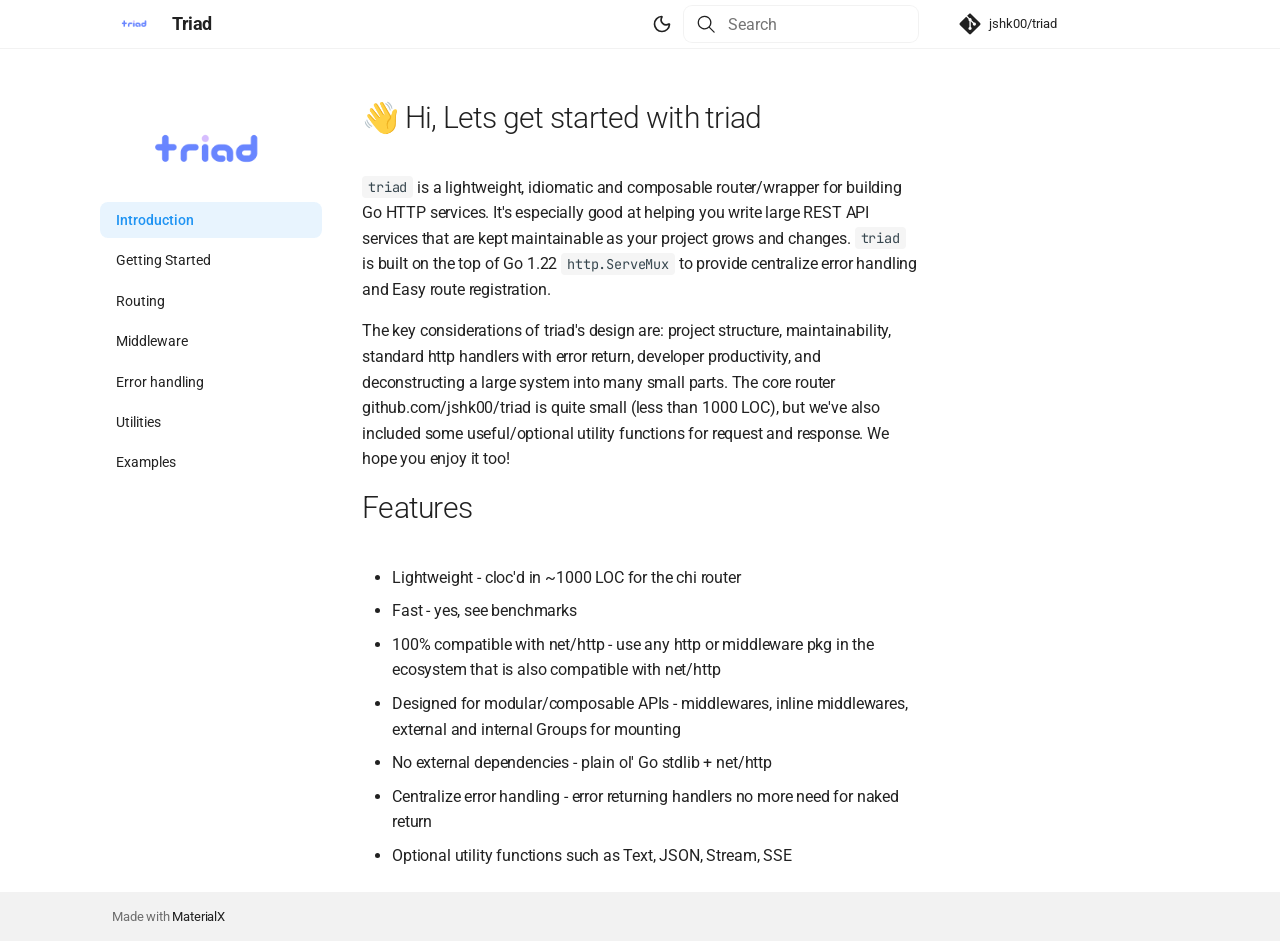
==== index.html @ 88ea5f38 "Deployed b8f6fc2 with ProperDocs version: 1.6.7" ====
<!DOCTYPE html><html lang="en" class="no-js"><head>
    
      <meta charset="utf-8">
      <meta name="viewport" content="width=device-width,initial-scale=1">
      
      
        <meta name="author" content="Jayesh">
      
      
        <link rel="canonical" href="https://jshk00.github.io/triad/">
      
      
      
        <link rel="next" href="getting-started/">
      
      
        
      
      
      
      
        
        
        
          <link rel="icon" href="assets/triad.png">
        
      
      <meta name="generator" content="mkdocs-ProperDocs 1.6.7, mkdocs-materialx-10.1.7">
    
    
      
        <title>Introduction - Triad</title>
      
    
    
      <link rel="stylesheet" href="assets/stylesheets/main.ad98c137.min.css">
      
        
        <link rel="stylesheet" href="assets/stylesheets/palette.a45159b5.min.css">
      
    
    

  
  
    
    
      
      
    
    
    
    
  
    
    
      
      
    
    
    
    
  
    
    
      
      
    
    
    
    
  
    
    
      
      
    
    
    
    
  
    
    
      
      
    
    
    
    
  
    
    
      
      
    
    
    
    
  
    
    
      
      
    
    
    
    
  
    
    
      
      
    
    
    
    
  
    
    
      
      
    
    
    
    
  
    
    
      
      
    
    
    
    
  
  
  <style>:root{--md-admonition-icon--note:url('data:image/svg+xml;charset=utf-8,%3Csvg%20xmlns%3D%22http%3A//www.w3.org/2000/svg%22%20viewBox%3D%220%200%2016%2016%22%3E%3Cpath%20d%3D%22M1%207.775V2.75C1%201.784%201.784%201%202.75%201h5.025c.464%200%20.91.184%201.238.513l6.25%206.25a1.75%201.75%200%200%201%200%202.474l-5.026%205.026a1.75%201.75%200%200%201-2.474%200l-6.25-6.25A1.75%201.75%200%200%201%201%207.775m1.5%200c0%20.066.026.13.073.177l6.25%206.25a.25.25%200%200%200%20.354%200l5.025-5.025a.25.25%200%200%200%200-.354l-6.25-6.25a.25.25%200%200%200-.177-.073H2.75a.25.25%200%200%200-.25.25ZM6%205a1%201%200%201%201%200%202%201%201%200%200%201%200-2%22/%3E%3C/svg%3E');--md-admonition-icon--abstract:url('data:image/svg+xml;charset=utf-8,%3Csvg%20xmlns%3D%22http%3A//www.w3.org/2000/svg%22%20viewBox%3D%220%200%2016%2016%22%3E%3Cpath%20d%3D%22M2.5%201.75v11.5c0%20.138.112.25.25.25h3.17a.75.75%200%200%201%200%201.5H2.75A1.75%201.75%200%200%201%201%2013.25V1.75C1%20.784%201.784%200%202.75%200h8.5C12.216%200%2013%20.784%2013%201.75v7.736a.75.75%200%200%201-1.5%200V1.75a.25.25%200%200%200-.25-.25h-8.5a.25.25%200%200%200-.25.25m13.274%209.537zl-4.557%204.45a.75.75%200%200%201-1.055-.008l-1.943-1.95a.75.75%200%200%201%201.062-1.058l1.419%201.425%204.026-3.932a.75.75%200%201%201%201.048%201.074M4.75%204h4.5a.75.75%200%200%201%200%201.5h-4.5a.75.75%200%200%201%200-1.5M4%207.75A.75.75%200%200%201%204.75%207h2a.75.75%200%200%201%200%201.5h-2A.75.75%200%200%201%204%207.75%22/%3E%3C/svg%3E');--md-admonition-icon--info:url('data:image/svg+xml;charset=utf-8,%3Csvg%20xmlns%3D%22http%3A//www.w3.org/2000/svg%22%20viewBox%3D%220%200%2016%2016%22%3E%3Cpath%20d%3D%22M0%208a8%208%200%201%201%2016%200A8%208%200%200%201%200%208m8-6.5a6.5%206.5%200%201%200%200%2013%206.5%206.5%200%200%200%200-13M6.5%207.75A.75.75%200%200%201%207.25%207h1a.75.75%200%200%201%20.75.75v2.75h.25a.75.75%200%200%201%200%201.5h-2a.75.75%200%200%201%200-1.5h.25v-2h-.25a.75.75%200%200%201-.75-.75M8%206a1%201%200%201%201%200-2%201%201%200%200%201%200%202%22/%3E%3C/svg%3E');--md-admonition-icon--success:url('data:image/svg+xml;charset=utf-8,%3Csvg%20xmlns%3D%22http%3A//www.w3.org/2000/svg%22%20viewBox%3D%220%200%2016%2016%22%3E%3Cpath%20d%3D%22M13.78%204.22a.75.75%200%200%201%200%201.06l-7.25%207.25a.75.75%200%200%201-1.06%200L2.22%209.28a.75.75%200%200%201%20.018-1.042.75.75%200%200%201%201.042-.018L6%2010.94l6.72-6.72a.75.75%200%200%201%201.06%200%22/%3E%3C/svg%3E');--md-admonition-icon--question:url('data:image/svg+xml;charset=utf-8,%3Csvg%20xmlns%3D%22http%3A//www.w3.org/2000/svg%22%20viewBox%3D%220%200%2016%2016%22%3E%3Cpath%20d%3D%22M0%208a8%208%200%201%201%2016%200A8%208%200%200%201%200%208m8-6.5a6.5%206.5%200%201%200%200%2013%206.5%206.5%200%200%200%200-13M6.92%206.085h.001a.749.749%200%201%201-1.342-.67c.169-.339.436-.701.849-.977C6.845%204.16%207.369%204%208%204a2.76%202.76%200%200%201%201.637.525c.503.377.863.965.863%201.725%200%20.448-.115.83-.329%201.15-.205.307-.47.513-.692.662-.109.072-.22.138-.313.195l-.006.004a6%206%200%200%200-.26.16%201%201%200%200%200-.276.245.75.75%200%200%201-1.248-.832c.184-.264.42-.489.692-.661q.154-.1.313-.195l.007-.004c.1-.061.182-.11.258-.161a1%201%200%200%200%20.277-.245C8.96%206.514%209%206.427%209%206.25a.61.61%200%200%200-.262-.525A1.27%201.27%200%200%200%208%205.5c-.369%200-.595.09-.74.187a1%201%200%200%200-.34.398M9%2011a1%201%200%201%201-2%200%201%201%200%200%201%202%200%22/%3E%3C/svg%3E');--md-admonition-icon--warning:url('data:image/svg+xml;charset=utf-8,%3Csvg%20xmlns%3D%22http%3A//www.w3.org/2000/svg%22%20viewBox%3D%220%200%2016%2016%22%3E%3Cpath%20d%3D%22M6.457%201.047c.659-1.234%202.427-1.234%203.086%200l6.082%2011.378A1.75%201.75%200%200%201%2014.082%2015H1.918a1.75%201.75%200%200%201-1.543-2.575Zm1.763.707a.25.25%200%200%200-.44%200L1.698%2013.132a.25.25%200%200%200%20.22.368h12.164a.25.25%200%200%200%20.22-.368Zm.53%203.996v2.5a.75.75%200%200%201-1.5%200v-2.5a.75.75%200%200%201%201.5%200M9%2011a1%201%200%201%201-2%200%201%201%200%200%201%202%200%22/%3E%3C/svg%3E');--md-admonition-icon--failure:url('data:image/svg+xml;charset=utf-8,%3Csvg%20xmlns%3D%22http%3A//www.w3.org/2000/svg%22%20viewBox%3D%220%200%2016%2016%22%3E%3Cpath%20d%3D%22M2.344%202.343za8%208%200%200%201%2011.314%2011.314A8.002%208.002%200%200%201%20.234%2010.089a8%208%200%200%201%202.11-7.746m1.06%2010.253a6.5%206.5%200%201%200%209.108-9.275%206.5%206.5%200%200%200-9.108%209.275M6.03%204.97%208%206.94l1.97-1.97a.749.749%200%200%201%201.275.326.75.75%200%200%201-.215.734L9.06%208l1.97%201.97a.749.749%200%200%201-.326%201.275.75.75%200%200%201-.734-.215L8%209.06l-1.97%201.97a.749.749%200%200%201-1.275-.326.75.75%200%200%201%20.215-.734L6.94%208%204.97%206.03a.75.75%200%200%201%20.018-1.042.75.75%200%200%201%201.042-.018%22/%3E%3C/svg%3E');--md-admonition-icon--danger:url('data:image/svg+xml;charset=utf-8,%3Csvg%20xmlns%3D%22http%3A//www.w3.org/2000/svg%22%20viewBox%3D%220%200%2016%2016%22%3E%3Cpath%20d%3D%22M9.504.43a1.516%201.516%200%200%201%202.437%201.713L10.415%205.5h2.123c1.57%200%202.346%201.909%201.22%203.004l-7.34%207.142a1.25%201.25%200%200%201-.871.354h-.302a1.25%201.25%200%200%201-1.157-1.723L5.633%2010.5H3.462c-1.57%200-2.346-1.909-1.22-3.004zm1.047%201.074L3.286%208.571A.25.25%200%200%200%203.462%209H6.75a.75.75%200%200%201%20.694%201.034l-1.713%204.188%206.982-6.793A.25.25%200%200%200%2012.538%207H9.25a.75.75%200%200%201-.683-1.06l2.008-4.418.003-.006-.004-.009-.006-.006-.008-.001q-.005%200-.009.004%22/%3E%3C/svg%3E');--md-admonition-icon--bug:url('data:image/svg+xml;charset=utf-8,%3Csvg%20xmlns%3D%22http%3A//www.w3.org/2000/svg%22%20viewBox%3D%220%200%2016%2016%22%3E%3Cpath%20d%3D%22M4.72.22a.75.75%200%200%201%201.06%200l1%20.999a3.5%203.5%200%200%201%202.441%200l.999-1a.748.748%200%200%201%201.265.332.75.75%200%200%201-.205.729l-.775.776c.616.63.995%201.493.995%202.444v.327q0%20.15-.025.292c.408.14.764.392%201.029.722l1.968-.787a.75.75%200%200%201%20.556%201.392L13%207.258V9h2.25a.75.75%200%200%201%200%201.5H13v.5q-.002.615-.141%201.186l2.17.868a.75.75%200%200%201-.557%201.392l-2.184-.873A5%205%200%200%201%208%2016a5%205%200%200%201-4.288-2.427l-2.183.873a.75.75%200%200%201-.558-1.392l2.17-.868A5%205%200%200%201%203%2011v-.5H.75a.75.75%200%200%201%200-1.5H3V7.258L.971%206.446a.75.75%200%200%201%20.558-1.392l1.967.787c.265-.33.62-.583%201.03-.722a1.7%201.7%200%200%201-.026-.292V4.5c0-.951.38-1.814.995-2.444L4.72%201.28a.75.75%200%200%201%200-1.06m.53%206.28a.75.75%200%200%200-.75.75V11a3.5%203.5%200%201%200%207%200V7.25a.75.75%200%200%200-.75-.75ZM6.173%205h3.654A.17.17%200%200%200%2010%204.827V4.5a2%202%200%201%200-4%200v.327c0%20.096.077.173.173.173%22/%3E%3C/svg%3E');--md-admonition-icon--quote:url('data:image/svg+xml;charset=utf-8,%3Csvg%20xmlns%3D%22http%3A//www.w3.org/2000/svg%22%20viewBox%3D%220%200%2016%2016%22%3E%3Cpath%20d%3D%22M1.75%202.5h10.5a.75.75%200%200%201%200%201.5H1.75a.75.75%200%200%201%200-1.5m4%205h8.5a.75.75%200%200%201%200%201.5h-8.5a.75.75%200%200%201%200-1.5m0%205h8.5a.75.75%200%200%201%200%201.5h-8.5a.75.75%200%200%201%200-1.5M2.5%207.75v6a.75.75%200%200%201-1.5%200v-6a.75.75%200%200%201%201.5%200%22/%3E%3C/svg%3E');}</style>

    

    
      
    
    
      
        
        
        <link rel="preconnect" href="https://fonts.gstatic.com" crossorigin="">
        <link rel="stylesheet" href="https://fonts.googleapis.com/css?family=Roboto:300,300i,400,400i,700,700i%7CJetBrains+Mono:400,400i,700,700i&amp;display=fallback">
        <style>:root{--md-text-font:"Roboto";--md-code-font:"JetBrains Mono"}</style>
      
    
    
      <link rel="stylesheet" href="stylesheet/style.css">
    
    <script>__md_scope=new URL(".",location),__md_hash=e=>[...e].reduce(((e,_)=>(e<<5)-e+_.charCodeAt(0)),0),__md_get=(e,_=localStorage,t=__md_scope)=>JSON.parse(_.getItem(t.pathname+"."+e)),__md_set=(e,_,t=localStorage,a=__md_scope)=>{try{t.setItem(a.pathname+"."+e,JSON.stringify(_))}catch(e){}}</script>
    
      

    
    
  <link href="assets/stylesheets/glightbox.min.css" rel="stylesheet"><script src="assets/javascripts/glightbox.min.js"></script><style id="glightbox-style">
            html.glightbox-open { overflow: initial; height: 100%; }
            .gslide-title { margin-top: 0px; user-select: text; }
            .gslide-desc { color: #666; user-select: text; }
            .gslide-image img { background: white; }
        </style></head>
  
  
  
  
    
    
      
    
    
    
    
    <body dir="ltr" data-md-color-scheme="default" data-md-color-primary="blue" data-md-color-accent="light-blue" data-mx-topbar="glass">
  
    
    <input class="md-toggle" data-md-toggle="drawer" type="checkbox" id="__drawer" autocomplete="off">
    <input class="md-toggle" data-md-toggle="toc" type="checkbox" id="__toc" autocomplete="off">
    <input class="md-toggle" data-md-toggle="search" type="checkbox" id="__search" autocomplete="off">
    <label class="md-overlay" for="__drawer"></label>
    <label class="md-overlay" for="__toc"></label>
    <div data-md-component="skip">
      
        
        <a href="#hi-lets-get-started-with-triad" class="md-skip">
          Skip to content
        </a>
      
    </div>
    <div data-md-component="announce">
      
    </div>
    
    
      

  

<header class="md-header md-header--shadow" data-md-component="header">
  <nav class="md-header__inner md-grid" aria-label="Header">
    <a href="." title="Triad" class="md-header__button md-logo" aria-label="Triad" data-md-component="logo">
      
  <img src="assets/triad.png" alt="logo">

    </a>
    <label class="md-header__button md-icon" for="__drawer">
      
      <svg xmlns="http://www.w3.org/2000/svg" viewBox="0 0 24 24"><path d="M3 6h18v2H3zm0 5h18v2H3zm0 5h18v2H3z"></path></svg>
    </label>
    <div class="md-header__title" data-md-component="header-title">
      <div class="md-header__ellipsis">
        <div class="md-header__topic">
          <span class="md-ellipsis">
            Triad
          </span>
        </div>
        <div class="md-header__topic" data-md-component="header-topic">
          <span class="md-ellipsis">
            
              Introduction
            
          </span>
        </div>
      </div>
    </div>
    
      
        <form class="md-header__option" data-md-component="palette">
  
    
    
    
    <input class="md-option" data-md-color-media="(prefers-color-scheme: light)" data-md-color-scheme="default" data-md-color-primary="blue" data-md-color-accent="light-blue" aria-label="Switch to dark mode" type="radio" name="__palette" id="__palette_0">
    
      <label class="md-header__button md-icon" title="Switch to dark mode" for="__palette_1" hidden="">
        <svg xmlns="http://www.w3.org/2000/svg" fill="none" stroke="currentColor" stroke-linecap="round" stroke-linejoin="round" stroke-width="2" class="lucide lucide-moon" viewBox="0 0 24 24"><path d="M20.985 12.486a9 9 0 1 1-9.473-9.472c.405-.022.617.46.402.803a6 6 0 0 0 8.268 8.268c.344-.215.825-.004.803.401"></path></svg>
      </label>
    
  
    
    
    
    <input class="md-option" data-md-color-media="(prefers-color-scheme: dark)" data-md-color-scheme="slate" data-md-color-primary="cyan" data-md-color-accent="cyan" aria-label="Switch to system preference" type="radio" name="__palette" id="__palette_1">
    
      <label class="md-header__button md-icon" title="Switch to system preference" for="__palette_0" hidden="">
        <svg xmlns="http://www.w3.org/2000/svg" fill="none" stroke="currentColor" stroke-linecap="round" stroke-linejoin="round" stroke-width="2" class="lucide lucide-sun" viewBox="0 0 24 24"><circle cx="12" cy="12" r="4"></circle><path d="M12 2v2M12 20v2M4.93 4.93l1.41 1.41M17.66 17.66l1.41 1.41M2 12h2M20 12h2M6.34 17.66l-1.41 1.41M19.07 4.93l-1.41 1.41"></path></svg>
      </label>
    
  
</form>
      
    
    
      <script>var palette=__md_get("__palette");if(palette&&palette.color){if("(prefers-color-scheme)"===palette.color.media){var media=matchMedia("(prefers-color-scheme: light)"),input=document.querySelector(media.matches?"[data-md-color-media='(prefers-color-scheme: light)']":"[data-md-color-media='(prefers-color-scheme: dark)']");palette.color.media=input.getAttribute("data-md-color-media"),palette.color.scheme=input.getAttribute("data-md-color-scheme"),palette.color.primary=input.getAttribute("data-md-color-primary"),palette.color.accent=input.getAttribute("data-md-color-accent")}for(var[key,value]of Object.entries(palette.color))document.body.setAttribute("data-md-color-"+key,value)}</script>
    
    
    
      
      
        <label class="md-header__button md-icon" for="__search">
          
          <svg xmlns="http://www.w3.org/2000/svg" viewBox="0 0 24 24"><path d="M10.25 2a8.25 8.25 0 0 1 6.34 13.53l5.69 5.69a.749.749 0 0 1-.326 1.275.75.75 0 0 1-.734-.215l-5.69-5.69A8.25 8.25 0 1 1 10.25 2M3.5 10.25a6.75 6.75 0 1 0 13.5 0 6.75 6.75 0 0 0-13.5 0"></path></svg>
        </label>
        <div class="md-search" data-md-component="search" role="dialog">
  <label class="md-search__overlay" for="__search"></label>
  <div class="md-search__inner" role="search">
    <form class="md-search__form" name="search">
      <input type="text" class="md-search__input" name="query" aria-label="Search" placeholder="Search" autocapitalize="off" autocorrect="off" autocomplete="off" spellcheck="false" data-md-component="search-query" required="">
      <label class="md-search__icon md-icon" for="__search">
        
        <svg xmlns="http://www.w3.org/2000/svg" viewBox="0 0 24 24"><path d="M10.25 2a8.25 8.25 0 0 1 6.34 13.53l5.69 5.69a.749.749 0 0 1-.326 1.275.75.75 0 0 1-.734-.215l-5.69-5.69A8.25 8.25 0 1 1 10.25 2M3.5 10.25a6.75 6.75 0 1 0 13.5 0 6.75 6.75 0 0 0-13.5 0"></path></svg>
        
        <svg xmlns="http://www.w3.org/2000/svg" viewBox="0 0 24 24"><path d="M20 11v2H8l5.5 5.5-1.42 1.42L4.16 12l7.92-7.92L13.5 5.5 8 11z"></path></svg>
      </label>
      <nav class="md-search__options" aria-label="Search">
        
        <button type="reset" class="md-search__icon md-icon" title="Clear" aria-label="Clear" tabindex="-1">
          
          <svg xmlns="http://www.w3.org/2000/svg" viewBox="0 0 24 24"><path d="M19 6.41 17.59 5 12 10.59 6.41 5 5 6.41 10.59 12 5 17.59 6.41 19 12 13.41 17.59 19 19 17.59 13.41 12z"></path></svg>
        </button>
      </nav>
      
    </form>
    <div class="md-search__output">
      <div class="md-search__scrollwrap" tabindex="0">
        <div class="md-search-result" data-md-component="search-result">
          <div class="md-search-result__meta">
            Initializing search
          </div>
          <ol class="md-search-result__list" role="presentation"></ol>
        </div>
      </div>
    </div>
  </div>
</div>
      
    
    
      <div class="md-header__source">
        <a href="https://github.com/jshk00/triad" title="Go to repository" class="md-source" data-md-component="source">
  <div class="md-source__icon md-icon">
    
    <svg xmlns="http://www.w3.org/2000/svg" viewBox="0 0 448 512"><!--! Font Awesome Free 7.1.0 by @fontawesome - https://fontawesome.com License - https://fontawesome.com/license/free (Icons: CC BY 4.0, Fonts: SIL OFL 1.1, Code: MIT License) Copyright 2025 Fonticons, Inc.--><path d="M439.6 236.1 244 40.5c-5.4-5.5-12.8-8.5-20.4-8.5s-15 3-20.4 8.4L162.5 81l51.5 51.5c27.1-9.1 52.7 16.8 43.4 43.7l49.7 49.7c34.2-11.8 61.2 31 35.5 56.7-26.5 26.5-70.2-2.9-56-37.3L240.3 199v121.9c25.3 12.5 22.3 41.8 9.1 55-6.4 6.4-15.2 10.1-24.3 10.1s-17.8-3.6-24.3-10.1c-17.6-17.6-11.1-46.9 11.2-56v-123c-20.8-8.5-24.6-30.7-18.6-45L142.6 101 8.5 235.1C3 240.6 0 247.9 0 255.5s3 15 8.5 20.4l195.6 195.7c5.4 5.4 12.7 8.4 20.4 8.4s15-3 20.4-8.4l194.7-194.7c5.4-5.4 8.4-12.8 8.4-20.4s-3-15-8.4-20.4"></path></svg>
  </div>
  <div class="md-source__repository">
    jshk00/triad
  </div>
</a>
      </div>
    
  </nav>
  
</header>
    
    <div class="md-container" data-md-component="container">
      
      
        
          
        
      
      <main class="md-main" data-md-component="main">
        <div class="md-main__inner md-grid">
          
            
              
              <div class="md-sidebar md-sidebar--primary" data-md-component="sidebar" data-md-type="navigation">
                <div class="md-sidebar__scrollwrap">
                  <div class="md-sidebar__inner">
                    



<nav class="md-nav md-nav--primary" aria-label="Navigation" data-md-level="0">
  <label class="md-nav__title" for="__drawer">
    <a href="." title="Triad" class="md-nav__button md-logo" aria-label="Triad" data-md-component="logo">
      
  <img src="assets/triad.png" alt="logo">

    </a>
    Triad
  </label>
  
    <div class="md-nav__source">
      <a href="https://github.com/jshk00/triad" title="Go to repository" class="md-source" data-md-component="source">
  <div class="md-source__icon md-icon">
    
    <svg xmlns="http://www.w3.org/2000/svg" viewBox="0 0 448 512"><!--! Font Awesome Free 7.1.0 by @fontawesome - https://fontawesome.com License - https://fontawesome.com/license/free (Icons: CC BY 4.0, Fonts: SIL OFL 1.1, Code: MIT License) Copyright 2025 Fonticons, Inc.--><path d="M439.6 236.1 244 40.5c-5.4-5.5-12.8-8.5-20.4-8.5s-15 3-20.4 8.4L162.5 81l51.5 51.5c27.1-9.1 52.7 16.8 43.4 43.7l49.7 49.7c34.2-11.8 61.2 31 35.5 56.7-26.5 26.5-70.2-2.9-56-37.3L240.3 199v121.9c25.3 12.5 22.3 41.8 9.1 55-6.4 6.4-15.2 10.1-24.3 10.1s-17.8-3.6-24.3-10.1c-17.6-17.6-11.1-46.9 11.2-56v-123c-20.8-8.5-24.6-30.7-18.6-45L142.6 101 8.5 235.1C3 240.6 0 247.9 0 255.5s3 15 8.5 20.4l195.6 195.7c5.4 5.4 12.7 8.4 20.4 8.4s15-3 20.4-8.4l194.7-194.7c5.4-5.4 8.4-12.8 8.4-20.4s-3-15-8.4-20.4"></path></svg>
  </div>
  <div class="md-source__repository">
    jshk00/triad
  </div>
</a>
    </div>
  
  <ul class="md-nav__list">
    
      
      
  
  
    
  
  
  
    <li class="md-nav__item md-nav__item--active">
      
      <input class="md-nav__toggle md-toggle" type="checkbox" id="__toc">
      
      
        
      
      
      <a href="." class="md-nav__link md-nav__link--active">
        
  
  
  <span class="md-ellipsis">
    
  
    Introduction
  

    
  </span>
  
  

      </a>
      
    </li>
  

    
      
      
  
  
  
  
    <li class="md-nav__item">
      <a href="getting-started/" class="md-nav__link">
        
  
  
  <span class="md-ellipsis">
    
  
    Getting Started
  

    
  </span>
  
  

      </a>
    </li>
  

    
      
      
  
  
  
  
    <li class="md-nav__item">
      <a href="routing/" class="md-nav__link">
        
  
  
  <span class="md-ellipsis">
    
  
    Routing
  

    
  </span>
  
  

      </a>
    </li>
  

    
      
      
  
  
  
  
    <li class="md-nav__item">
      <a href="middlewares/" class="md-nav__link">
        
  
  
  <span class="md-ellipsis">
    
  
    Middleware
  

    
  </span>
  
  

      </a>
    </li>
  

    
      
      
  
  
  
  
    <li class="md-nav__item">
      <a href="error-handling/" class="md-nav__link">
        
  
  
  <span class="md-ellipsis">
    
  
    Error handling
  

    
  </span>
  
  

      </a>
    </li>
  

    
      
      
  
  
  
  
    <li class="md-nav__item">
      <a href="utilities/" class="md-nav__link">
        
  
  
  <span class="md-ellipsis">
    
  
    Utilities
  

    
  </span>
  
  

      </a>
    </li>
  

    
      
      
  
  
  
  
    <li class="md-nav__item">
      <a href="examples/" class="md-nav__link">
        
  
  
  <span class="md-ellipsis">
    
  
    Examples
  

    
  </span>
  
  

      </a>
    </li>
  

    
  </ul>
</nav>
                  </div>
                </div>
              </div>
            
            
              
              <div class="md-sidebar md-sidebar--secondary" data-md-component="sidebar" data-md-type="toc">
                <div class="md-sidebar__scrollwrap">
                  <div class="md-sidebar__inner">
                    

<nav class="md-nav md-nav--secondary" aria-label="Table of contents">
  
  
  
    
  
  
</nav>
                  </div>
                </div>
              </div>
            
          
          
            <div class="md-content" data-md-component="content">
              
                



  


              
              <article class="md-content__inner md-typeset">
                
                  
  
  


<h1 id="hi-lets-get-started-with-triad">👋 Hi, Lets get started with triad</h1>
<p><code>triad</code> is a lightweight, idiomatic and composable router/wrapper for building Go HTTP services. It's especially good at helping you write large REST API services that are kept maintainable as your project grows and changes. <code>triad</code> is built on the top of Go 1.22 <code>http.ServeMux</code> to provide centralize error handling and Easy route registration.</p>
<p>The key considerations of triad's design are: project structure, maintainability, standard http handlers with error return, developer productivity, and deconstructing a large system into many small parts. The core router github.com/jshk00/triad is quite small (less than 1000 LOC), but we've also included some useful/optional utility functions for request and response. We hope you enjoy it too!</p>
<h1 id="features">Features</h1>
<ul>
<li>Lightweight - cloc'd in ~1000 LOC for the chi router</li>
<li>Fast - yes, see benchmarks</li>
<li>100% compatible with net/http - use any http or middleware pkg in the ecosystem that is also compatible with net/http</li>
<li>Designed for modular/composable APIs - middlewares, inline middlewares, external and internal Groups for mounting</li>
<li>No external dependencies - plain ol' Go stdlib + net/http</li>
<li>Centralize error handling - error returning handlers no more need for naked return</li>
<li>Optional utility functions such as Text, JSON, Stream, SSE</li>
</ul>












                
              </article>
            </div>
          
          
  <script>var tabs=__md_get("__tabs");if(Array.isArray(tabs))e:for(var set of document.querySelectorAll(".tabbed-set")){var labels=set.querySelector(".tabbed-labels");for(var tab of tabs)for(var label of labels.getElementsByTagName("label"))if(label.innerText.trim()===tab){var input=document.getElementById(label.htmlFor);input.checked=!0;continue e}}</script>

<script>var target=document.getElementById(location.hash.slice(1));target&&target.name&&(target.checked=target.name.startsWith("__tabbed_"))</script>
        </div>
          <div class="md-top" data-md-component="top" hidden="">
  <div class="md-top__center">
    <button type="button" class="md-top__button md-top__button--main" data-md-action="top">
      
      <svg xmlns="http://www.w3.org/2000/svg" viewBox="0 0 24 24"><path d="M13 20h-2V8l-5.5 5.5-1.42-1.42L12 4.16l7.92 7.92-1.42 1.42L13 8z"></path></svg>
      <span>Back to top</span>
    </button>
    
      
      
      <label class="md-top__button md-top__side md-top__side--nav" for="__drawer">
        <svg xmlns="http://www.w3.org/2000/svg" fill="none" stroke="currentColor" stroke-linecap="round" stroke-linejoin="round" stroke-width="2" class="lucide lucide-panel-left" viewBox="0 0 24 24"><rect width="18" height="18" x="3" y="3" rx="2"></rect><path d="M9 3v18"></path></svg>
      </label>
    
    
      
      
      <label class="md-top__button md-top__side md-top__side--toc" for="__toc">
        <svg xmlns="http://www.w3.org/2000/svg" fill="none" stroke="currentColor" stroke-linecap="round" stroke-linejoin="round" stroke-width="2" class="lucide lucide-panel-right" viewBox="0 0 24 24"><rect width="18" height="18" x="3" y="3" rx="2"></rect><path d="M15 3v18"></path></svg>
      </label>
    
  </div>
</div>
      </main>
      
        <footer class="md-footer">
  
  <div class="md-footer-meta md-typeset">
    <div class="md-footer-meta__inner md-grid">
      <div class="md-copyright">
  
  
    Made with
    <a href="https://jaywhj.github.io/mkdocs-materialx/" target="_blank" rel="noopener">
      MaterialX
    </a>
  
</div>
      
    </div>
  </div>
</footer>
      
    </div>
    <div class="md-dialog" data-md-component="dialog">
      <div class="md-dialog__inner md-typeset"></div>
    </div>
    
      <div class="md-progress" data-md-component="progress" role="progressbar"></div>
    
    
    
      
      
      <script id="__config" type="application/json">{"annotate": null, "base": ".", "code": null, "features": ["navigation.instant", "navigation.instant.progress", "navigation.tracking", "navigation.path", "navigation.prune", "toc.follow", "search.highlight", "content.tabs.link", "content.code.copy"], "search": "assets/javascripts/workers/search.2c215733.min.js", "tags": null, "translations": {"clipboard.copied": "Copied to clipboard", "clipboard.copy": "Copy to clipboard", "code.collapse": "Collapse", "code.download": "Download", "code.expand": "Expand remaining # lines", "code.select": "Toggle line selection", "search.result.more.one": "1 more on this page", "search.result.more.other": "# more on this page", "search.result.none": "No matching documents", "search.result.one": "1 matching document", "search.result.other": "# matching documents", "search.result.placeholder": "Type to start searching", "search.result.term.missing": "Missing", "select.version": "Select version"}, "version": null}</script>
    
    
      <script src="assets/javascripts/bundle.fc193f93.min.js"></script>
      
    
  
<script id="init-glightbox">const lightbox = GLightbox({"touchNavigation": true, "loop": false, "zoomable": true, "draggable": true, "openEffect": "zoom", "closeEffect": "zoom", "slideEffect": "slide"});
document$.subscribe(()=>{ lightbox.reload(); });
</script></body></html>
---- assets/stylesheets/main.ad98c137.min.css ----
@charset "UTF-8";html{-webkit-text-size-adjust:none;-moz-text-size-adjust:none;text-size-adjust:none;box-sizing:border-box}*,:after,:before{box-sizing:inherit}@media (prefers-reduced-motion){*,:after,:before{transition:none!important}}body{margin:0}a,button,input,label{-webkit-tap-highlight-color:transparent}a{color:inherit;text-decoration:none}hr{border:0;box-sizing:initial;display:block;height:.05rem;overflow:visible;padding:0}small{font-size:80%}sub,sup{line-height:1em}img{border-style:none}table{border-collapse:initial;border-spacing:0}td,th{font-weight:400;vertical-align:top}button{background:#0000;border:0;font-family:inherit;font-size:inherit;margin:0;padding:0}input{border:0;outline:none}:root{--md-primary-fg-color:#4051b5;--md-primary-fg-color--transparent:#4051b51a;--md-primary-fg-color--light:#5d6cc0;--md-primary-fg-color--dark:#303fa1;--md-primary-bg-color:#fff;--md-primary-bg-color--light:#ffffffb3;--md-accent-fg-color:#526cfe;--md-accent-fg-color--transparent:#526cfe1a;--md-accent-bg-color:#fff;--md-accent-bg-color--light:#ffffffb3}[data-md-color-scheme]{--mx-topbar-bg:var(--md-default-bg-color--light);--mx-topbar-fg:var(--md-default-fg-color);--mx-topbar-fg-muted:var(--md-default-fg-color--light);--mx-topbar-backdrop-filter:blur(px2rem(8px));--mx-tabs-active-underline:var(--md-default-fg-color);--mx-search-outline:var(--md-default-fg-color--lightest);--mx-search-hover-bg:#0003}[data-mx-topbar=primary]{--mx-topbar-bg:var(--md-primary-fg-color);--mx-topbar-fg:var(--md-primary-bg-color);--mx-topbar-fg-muted:var(--mx-topbar-fg);--mx-topbar-backdrop-filter:none;--mx-tabs-active-underline:#0000;--mx-search-outline:var(--mx-topbar-fg);--mx-search-hover-bg:var(--mx-topbar-fg)}@supports (color:color-mix(in srgb,black,white)){[data-mx-topbar=primary]{--mx-topbar-bg:color-mix(in srgb,var(--md-primary-fg-color) 80%,var(--md-default-bg-color));--mx-topbar-fg-muted:color-mix(in srgb,var(--mx-topbar-fg) 72%,#0000);--mx-search-outline:color-mix(in srgb,var(--mx-topbar-fg) 22%,#0000);--mx-search-hover-bg:color-mix(in srgb,var(--mx-topbar-fg) 16%,#0000)}}[data-mx-topbar=accent]{--mx-topbar-bg:var(--md-accent-fg-color);--mx-topbar-fg:var(--md-accent-bg-color);--mx-topbar-fg-muted:var(--mx-topbar-fg);--mx-topbar-backdrop-filter:none;--mx-tabs-active-underline:#0000;--mx-search-outline:var(--mx-topbar-fg);--mx-search-hover-bg:var(--mx-topbar-fg)}@supports (color:color-mix(in srgb,black,white)){[data-mx-topbar=accent]{--mx-topbar-bg:color-mix(in srgb,var(--md-accent-fg-color) 80%,var(--md-default-bg-color));--mx-topbar-fg-muted:color-mix(in srgb,var(--mx-topbar-fg) 72%,#0000);--mx-search-outline:color-mix(in srgb,var(--mx-topbar-fg) 22%,#0000);--mx-search-hover-bg:color-mix(in srgb,var(--mx-topbar-fg) 16%,#0000)}}[data-md-color-scheme=default]{color-scheme:light}[data-md-color-scheme=default] img[src$="#gh-dark-mode-only"],[data-md-color-scheme=default] img[src$="#only-dark"]{display:none}:root,[data-md-color-scheme=default]{--md-hue:225deg;--md-default-fg-color:#000000de;--md-default-fg-color--light:#0000008c;--md-default-fg-color--lighter:#00000052;--md-default-fg-color--lightest:#0000000d;--md-default-bg-color:#fff;--md-default-bg-color--light:#ffffffb3;--md-default-bg-color--lighter:#ffffff4d;--md-default-bg-color--lightest:#ffffff1f;--md-default-fg-color--quote:#0000001a;--md-code-fg-color:#36464e;--md-code-bg-color:#f5f5f5;--md-code-bg-color--light:#f5f5f5b3;--md-code-bg-color--lighter:#f5f5f54d;--md-code-hl-color:#4287ff;--md-code-hl-color--light:#4287ff1a;--md-code-hl-number-color:#d52a2a;--md-code-hl-special-color:#db1457;--md-code-hl-function-color:#a846b9;--md-code-hl-constant-color:#6e59d9;--md-code-hl-keyword-color:#3f6ec6;--md-code-hl-string-color:#1c7d4d;--md-code-hl-name-color:var(--md-code-fg-color);--md-code-hl-operator-color:var(--md-default-fg-color--light);--md-code-hl-punctuation-color:var(--md-default-fg-color--light);--md-code-hl-comment-color:var(--md-default-fg-color--light);--md-code-hl-generic-color:var(--md-default-fg-color--light);--md-code-hl-variable-color:var(--md-default-fg-color--light);--md-typeset-color:var(--md-default-fg-color);--md-typeset-a-color:var(--md-primary-fg-color);--md-typeset-del-color:#f5503d26;--md-typeset-ins-color:#0bd57026;--md-typeset-kbd-color:#fafafa;--md-typeset-kbd-accent-color:#fff;--md-typeset-kbd-border-color:#b8b8b8;--md-typeset-mark-color:#ffff0080;--md-typeset-table-color:#0000001f;--md-typeset-table-color--light:#0000000f;--md-typeset-table-row-color:#00000008;--md-admonition-fg-color:var(--md-default-fg-color);--md-admonition-bg-color:var(--md-default-bg-color);--md-warning-fg-color:#000000de;--md-warning-bg-color:#ff9;--md-shadow-z1:0 0.1rem 0.3rem #0000000d,0 0 0.05rem #0003;--md-shadow-z2:0 0.2rem 0.5rem #0000001a,0 0 0.05rem #00000040;--md-shadow-z3:0 0.2rem 0.5rem #0003,0 0 0.05rem #00000059;--color-foreground:0 0 0;--color-background:255 255 255;--color-background-subtle:240 240 240;--color-backdrop:255 255 255}.md-icon svg{fill:currentcolor;display:block;height:1.2rem;width:1.2rem}.md-icon svg.lucide{fill:#0000;stroke:currentcolor}body{-webkit-font-smoothing:antialiased;-moz-osx-font-smoothing:grayscale;--md-text-font-family:var(--md-text-font,_),-apple-system,BlinkMacSystemFont,Helvetica,Arial,sans-serif;--md-code-font-family:var(--md-code-font,_),SFMono-Regular,Consolas,Menlo,monospace}aside,body,input{font-feature-settings:"kern","liga";color:var(--md-typeset-color);font-family:var(--md-text-font-family)}code,kbd,pre{font-feature-settings:"kern";font-family:var(--md-code-font-family)}:root{--md-typeset-table-sort-icon:url('data:image/svg+xml;charset=utf-8,<svg xmlns="http://www.w3.org/2000/svg" viewBox="0 0 24 24"><path d="m18 21-4-4h3V7h-3l4-4 4 4h-3v10h3M2 19v-2h10v2M2 13v-2h7v2M2 7V5h4v2z"/></svg>');--md-typeset-table-sort-icon--asc:url('data:image/svg+xml;charset=utf-8,<svg xmlns="http://www.w3.org/2000/svg" viewBox="0 0 24 24"><path d="M19 17h3l-4 4-4-4h3V3h2M2 17h10v2H2M6 5v2H2V5m0 6h7v2H2z"/></svg>');--md-typeset-table-sort-icon--desc:url('data:image/svg+xml;charset=utf-8,<svg xmlns="http://www.w3.org/2000/svg" viewBox="0 0 24 24"><path d="M19 7h3l-4-4-4 4h3v14h2M2 17h10v2H2M6 5v2H2V5m0 6h7v2H2z"/></svg>');--md-typeset-preview-icon:url('data:image/svg+xml;charset=utf-8,<svg xmlns="http://www.w3.org/2000/svg" viewBox="0 0 24 24"><path d="M11 1.07C7.05 1.56 4 4.92 4 9h7m-7 6a8 8 0 0 0 8 8 8 8 0 0 0 8-8v-4H4m9-9.93V9h7c0-4.08-3.06-7.44-7-7.93"/></svg>')}.md-typeset{-webkit-print-color-adjust:exact;color-adjust:exact;font-size:.8rem;letter-spacing:-.01em;line-height:1.8;overflow-wrap:break-word}@media print{.md-typeset{font-size:.68rem}}.md-typeset blockquote,.md-typeset dl,.md-typeset figure,.md-typeset ol,.md-typeset pre,.md-typeset ul{margin-bottom:1em;margin-top:1em}.md-typeset h1{color:var(--md-default-fg-color);font-size:1.875em;line-height:1.3;margin:0 0 1.25em}.md-typeset h1,.md-typeset h2{font-weight:700;letter-spacing:-.025em}.md-typeset h2{font-size:1.5em;line-height:1.4;margin:1.6em 0 .64em}.md-typeset h3{font-size:1.25em;font-weight:700;letter-spacing:-.01em;line-height:1.5;margin:1.6em 0 .8em}.md-typeset h2+h3{margin-top:.8em}.md-typeset h4{font-weight:700;letter-spacing:-.01em;margin:1em 0}.md-typeset h5,.md-typeset h6{color:var(--md-default-fg-color--light);font-size:.8em;font-weight:700;letter-spacing:-.01em;margin:1.25em 0}.md-typeset h5{text-transform:uppercase}.md-typeset h5 code{text-transform:none}.md-typeset hr{border-bottom:.05rem solid var(--md-default-fg-color--lightest);display:flow-root;margin:1.5em 0}.md-typeset a{color:var(--md-typeset-a-color);word-break:break-word}.md-typeset a,.md-typeset a:before{transition:color 125ms}.md-typeset a:focus,.md-typeset a:hover{color:var(--md-accent-fg-color);text-decoration:underline}.md-typeset a:focus code,.md-typeset a:hover code{background-color:var(--md-accent-fg-color--transparent);color:var(--md-accent-fg-color)}.md-typeset a code{color:var(--md-typeset-a-color)}.md-typeset a.focus-visible{outline-color:var(--md-accent-fg-color);outline-offset:.2rem}.md-typeset code,.md-typeset kbd,.md-typeset pre{color:var(--md-code-fg-color);direction:ltr;font-variant-ligatures:none;transition:background-color 125ms}@media print{.md-typeset code,.md-typeset kbd,.md-typeset pre{white-space:pre-wrap}}.md-typeset code{background-color:var(--md-code-bg-color);border-radius:.2rem;-webkit-box-decoration-break:clone;box-decoration-break:clone;font-size:.85em;line-height:1.4;padding:2px .4411764706em;transition:color 125ms,background-color 125ms;vertical-align:.02em;word-break:break-word}.md-typeset code:not(.focus-visible){-webkit-tap-highlight-color:transparent;outline:none}.md-typeset pre{display:flow-root;line-height:1.4;position:relative}.md-typeset pre>code{border-radius:.4rem;-webkit-box-decoration-break:slice;box-decoration-break:slice;box-shadow:none;display:block;margin:0;outline-color:var(--md-accent-fg-color);overflow:auto;padding:.7720588235em 1.1764705882em;scrollbar-color:var(--md-default-fg-color--lighter) #0000;scrollbar-width:thin;touch-action:auto;word-break:normal}.md-typeset pre>code:hover{scrollbar-color:var(--md-accent-fg-color) #0000}.md-typeset pre>code::-webkit-scrollbar-thumb{background-color:var(--md-default-fg-color--lighter)}.md-typeset pre>code::-webkit-scrollbar-thumb:hover{background-color:var(--md-accent-fg-color)}.md-typeset kbd{border-radius:.2rem;box-shadow:0 0 0 .05rem var(--md-typeset-kbd-border-color),0 .15rem 0 var(--md-typeset-kbd-border-color);color:var(--md-default-fg-color);display:inline-block;font-size:.75em;padding:0 .6666666667em;vertical-align:text-top;word-break:break-word}.md-typeset mark{background-color:var(--md-typeset-mark-color);-webkit-box-decoration-break:clone;box-decoration-break:clone;color:inherit;word-break:break-word}.md-typeset abbr{border-bottom:.05rem dotted var(--md-default-fg-color--light);cursor:help;text-decoration:none}.md-typeset [data-preview]{position:relative}[dir=ltr] .md-typeset [data-preview]:after{margin-left:.125em}[dir=rtl] .md-typeset [data-preview]:after{margin-right:.125em}.md-typeset [data-preview]:after{background-color:currentcolor;content:"";display:inline-block;height:.8em;-webkit-mask-image:var(--md-typeset-preview-icon);mask-image:var(--md-typeset-preview-icon);-webkit-mask-repeat:no-repeat;mask-repeat:no-repeat;-webkit-mask-size:contain;mask-size:contain;transition:background-color 125ms;vertical-align:text-top;width:.8em}.md-typeset small{opacity:.75}[dir=ltr] .md-typeset sub,[dir=ltr] .md-typeset sup{margin-left:.078125em}[dir=rtl] .md-typeset sub,[dir=rtl] .md-typeset sup{margin-right:.078125em}[dir=ltr] .md-typeset blockquote{padding-left:.6rem}[dir=rtl] .md-typeset blockquote{padding-right:.6rem}[dir=ltr] .md-typeset blockquote{border-left:.2rem solid var(--md-default-fg-color--quote)}[dir=rtl] .md-typeset blockquote{border-right:.2rem solid var(--md-default-fg-color--quote)}.md-typeset blockquote{color:var(--md-default-fg-color--light);font-size:.7rem;margin-left:0;margin-right:0}.md-typeset ul{list-style-type:disc}.md-typeset ul[type]{list-style-type:revert-layer}[dir=ltr] .md-typeset ol,[dir=ltr] .md-typeset ul{margin-left:.625em}[dir=rtl] .md-typeset ol,[dir=rtl] .md-typeset ul{margin-right:.625em}.md-typeset ol,.md-typeset ul{padding:0}.md-typeset ol:not([hidden]),.md-typeset ul:not([hidden]){display:flow-root}.md-typeset ol ol,.md-typeset ul ol{list-style-type:lower-alpha}.md-typeset ol ol ol,.md-typeset ul ol ol{list-style-type:lower-roman}.md-typeset ol ol ol ol,.md-typeset ul ol ol ol{list-style-type:upper-alpha}.md-typeset ol ol ol ol ol,.md-typeset ul ol ol ol ol{list-style-type:upper-roman}.md-typeset ol[type],.md-typeset ul[type]{list-style-type:revert-layer}[dir=ltr] .md-typeset ol li,[dir=ltr] .md-typeset ul li{margin-left:1.25em}[dir=rtl] .md-typeset ol li,[dir=rtl] .md-typeset ul li{margin-right:1.25em}.md-typeset ol li,.md-typeset ul li{margin-bottom:.5em}.md-typeset ol li blockquote,.md-typeset ol li p,.md-typeset ul li blockquote,.md-typeset ul li p{margin:.5em 0}.md-typeset ol li:last-child,.md-typeset ul li:last-child{margin-bottom:0}[dir=ltr] .md-typeset ol li ol,[dir=ltr] .md-typeset ol li ul,[dir=ltr] .md-typeset ul li ol,[dir=ltr] .md-typeset ul li ul{margin-left:.625em}[dir=rtl] .md-typeset ol li ol,[dir=rtl] .md-typeset ol li ul,[dir=rtl] .md-typeset ul li ol,[dir=rtl] .md-typeset ul li ul{margin-right:.625em}.md-typeset ol li ol,.md-typeset ol li ul,.md-typeset ul li ol,.md-typeset ul li ul{margin-bottom:.5em;margin-top:.5em}[dir=ltr] .md-typeset dd{margin-left:1.875em}[dir=rtl] .md-typeset dd{margin-right:1.875em}.md-typeset dd{margin-bottom:1.5em;margin-top:1em}.md-typeset img,.md-typeset svg,.md-typeset video{height:auto;max-width:100%}.md-typeset img[align=left]{margin:1em 1em 1em 0}.md-typeset img[align=right]{margin:1em 0 1em 1em}.md-typeset img[align]:only-child{margin-top:0}.md-typeset figure{display:flow-root;margin:1em auto;max-width:100%;text-align:center;width:fit-content}.md-typeset figure img{display:block;margin:0 auto}.md-typeset figcaption{font-style:italic;margin:1em auto;max-width:24rem}.md-typeset iframe{max-width:100%}.md-typeset table:not([class]){background-color:var(--md-default-bg-color);border:.05rem solid var(--md-typeset-table-color);border-radius:.1rem;display:inline-block;font-size:.64rem;max-width:100%;overflow:auto;touch-action:auto}@media print{.md-typeset table:not([class]){display:table}}.md-typeset table:not([class])+*{margin-top:1.5em}.md-typeset table:not([class]) td>:first-child,.md-typeset table:not([class]) th>:first-child{margin-top:0}.md-typeset table:not([class]) td>:last-child,.md-typeset table:not([class]) th>:last-child{margin-bottom:0}.md-typeset table:not([class]) td:not([align]),.md-typeset table:not([class]) th:not([align]){text-align:left}[dir=rtl] .md-typeset table:not([class]) td:not([align]),[dir=rtl] .md-typeset table:not([class]) th:not([align]){text-align:right}.md-typeset table:not([class]) th{font-weight:700;min-width:5rem;padding:.9375em 1.25em;vertical-align:top}.md-typeset table:not([class]) td{border-top:.05rem solid var(--md-typeset-table-color);padding:.9375em 1.25em;vertical-align:top}.md-typeset table:not([class]) tbody tr{transition:background-color 125ms}.md-typeset table:not([class]) tbody tr:nth-of-type(odd){background-color:var(--md-typeset-table-row-color)}.md-typeset table:not([class]) tbody tr:hover{background-color:var(--md-typeset-table-color--light);box-shadow:0 .05rem 0 var(--md-default-bg-color) inset}.md-typeset table:not([class]) a{word-break:normal}.md-typeset table th[role=columnheader]{cursor:pointer}[dir=ltr] .md-typeset table th[role=columnheader]:after{margin-left:.5em}[dir=rtl] .md-typeset table th[role=columnheader]:after{margin-right:.5em}.md-typeset table th[role=columnheader]:after{content:"";display:inline-block;height:1.2em;-webkit-mask-image:var(--md-typeset-table-sort-icon);mask-image:var(--md-typeset-table-sort-icon);-webkit-mask-repeat:no-repeat;mask-repeat:no-repeat;-webkit-mask-size:contain;mask-size:contain;transition:background-color 125ms;vertical-align:text-bottom;width:1.2em}.md-typeset table th[role=columnheader]:hover:after{background-color:var(--md-default-fg-color--lighter)}.md-typeset table th[role=columnheader][aria-sort=ascending]:after{background-color:var(--md-default-fg-color--light);-webkit-mask-image:var(--md-typeset-table-sort-icon--asc);mask-image:var(--md-typeset-table-sort-icon--asc)}.md-typeset table th[role=columnheader][aria-sort=descending]:after{background-color:var(--md-default-fg-color--light);-webkit-mask-image:var(--md-typeset-table-sort-icon--desc);mask-image:var(--md-typeset-table-sort-icon--desc)}.md-typeset__scrollwrap{margin:1em -.8rem;overflow-x:auto;touch-action:auto}.md-typeset__table{display:inline-block;margin-bottom:.5em;padding:0 .8rem}@media print{.md-typeset__table{display:block}}html .md-typeset__table table{display:table;margin:0;overflow:hidden;width:100%}@media screen and (max-width:44.984375em){.md-content__inner>pre{margin:1em -.8rem}.md-content__inner>pre code{border-radius:0}}.md-typeset .md-author{border-radius:100%;display:block;flex-shrink:0;height:1.6rem;overflow:hidden;position:relative;transition:color 125ms,transform 125ms;width:1.6rem}.md-typeset .md-author img{display:block}.md-typeset .md-author--more{background:var(--md-default-fg-color--lightest);color:var(--md-default-fg-color--lighter);font-size:.6rem;font-weight:700;line-height:1.6rem;text-align:center}.md-typeset .md-author--long{height:2.4rem;width:2.4rem}.md-typeset a.md-author{transform:scale(1)}.md-typeset a.md-author img{border-radius:100%;filter:grayscale(100%) opacity(75%);transition:filter 125ms}.md-typeset a.md-author:focus,.md-typeset a.md-author:hover{transform:scale(1.1);z-index:1}.md-typeset a.md-author:focus img,.md-typeset a.md-author:hover img{filter:grayscale(0)}.md-banner{background-color:var(--md-accent-fg-color--transparent);color:var(--md-default-fg-color);overflow:auto}@media print{.md-banner{display:none}}.md-banner--warning{background-color:var(--md-warning-bg-color);color:var(--md-warning-fg-color)}.md-banner__inner{font-size:.7rem;margin:.6rem auto;padding:0 .8rem}[dir=ltr] .md-banner__button{float:right}[dir=rtl] .md-banner__button{float:left}.md-banner__button{color:inherit;cursor:pointer;transition:opacity .25s}.no-js .md-banner__button{display:none}.md-banner__button:hover{opacity:.7}html{font-size:125%;height:100%;overflow-x:hidden}@media screen and (min-width:100em){html{font-size:137.5%}}@media screen and (min-width:125em){html{font-size:150%}}body{background-color:var(--md-default-bg-color);display:flex;flex-direction:column;font-size:.5rem;min-height:100dvh;position:relative;width:100%}@media print{body{display:block}}@media screen and (max-width:59.984375em){body[data-md-scrolllock]{position:fixed}}@media (hover:none) and (pointer:coarse){.md-search__scrollwrap,.md-sidebar__scrollwrap{overscroll-behavior:contain}}.md-grid{margin-left:auto;margin-right:auto;max-width:61rem}.md-container{display:flex;flex-direction:column;flex-grow:1}@media print{.md-container{display:block}}.md-main{flex-grow:1}.md-main__inner{display:flex;height:100%;margin-top:1.5rem}.md-ellipsis{overflow:hidden;text-overflow:ellipsis}.md-toggle{display:none}.md-option{height:0;opacity:0;position:absolute;width:0}.md-option:checked+label:not([hidden]){display:block}.md-option.focus-visible+label{outline-color:var(--md-accent-fg-color);outline-style:auto}.md-skip{background-color:var(--md-default-fg-color);border-radius:.1rem;color:var(--md-default-bg-color);font-size:.64rem;margin:.5rem;opacity:0;outline-color:var(--md-accent-fg-color);padding:.3rem .5rem;position:fixed;transform:translateY(.4rem);z-index:-1}.md-skip:focus{opacity:1;transform:translateY(0);transition:transform .25s cubic-bezier(.4,0,.2,1),opacity 175ms 75ms;z-index:10}@page{margin:25mm}:root{--md-clipboard-icon:url('data:image/svg+xml;charset=utf-8,<svg xmlns="http://www.w3.org/2000/svg" viewBox="0 0 24 24"><path d="M19 21H8V7h11m0-2H8a2 2 0 0 0-2 2v14a2 2 0 0 0 2 2h11a2 2 0 0 0 2-2V7a2 2 0 0 0-2-2m-3-4H4a2 2 0 0 0-2 2v14h2V3h12z"/></svg>')}.md-clipboard{border-radius:.4rem;color:var(--md-default-fg-color--lightest);cursor:pointer;height:1.5em;outline-color:var(--md-accent-fg-color);outline-offset:.1rem;transition:color .25s;width:1.5em;z-index:1}@media print{.md-clipboard{display:none}}.md-clipboard:not(.focus-visible){-webkit-tap-highlight-color:transparent;outline:none}:hover>.md-clipboard{color:var(--md-default-fg-color--light)}.md-clipboard:focus,.md-clipboard:hover{color:var(--md-accent-fg-color)}.md-clipboard:after{background-color:currentcolor;content:"";display:block;height:1.125em;margin:0 auto;-webkit-mask-image:var(--md-clipboard-icon);mask-image:var(--md-clipboard-icon);-webkit-mask-position:center;mask-position:center;-webkit-mask-repeat:no-repeat;mask-repeat:no-repeat;-webkit-mask-size:contain;mask-size:contain;width:1.125em}.md-clipboard--inline{cursor:pointer}.md-clipboard--inline code{transition:color .25s,background-color .25s}.md-clipboard--inline:focus code,.md-clipboard--inline:hover code{background-color:var(--md-accent-fg-color--transparent);color:var(--md-accent-fg-color)}:root{--md-code-select-icon:url('data:image/svg+xml;charset=utf-8,<svg xmlns="http://www.w3.org/2000/svg" fill="none" stroke="currentColor" stroke-linecap="round" stroke-linejoin="round" stroke-width="2" class="lucide lucide-focus" viewBox="0 0 24 24"><circle cx="12" cy="12" r="3"/><path d="M3 7V5a2 2 0 0 1 2-2h2m10 0h2a2 2 0 0 1 2 2v2m0 10v2a2 2 0 0 1-2 2h-2M7 21H5a2 2 0 0 1-2-2v-2"/></svg>');--md-code-copy-icon:url('data:image/svg+xml;charset=utf-8,<svg xmlns="http://www.w3.org/2000/svg" fill="none" stroke="currentColor" stroke-linecap="round" stroke-linejoin="round" stroke-width="2" class="lucide lucide-copy" viewBox="0 0 24 24"><rect width="14" height="14" x="8" y="8" rx="2" ry="2"/><path d="M4 16c-1.1 0-2-.9-2-2V4c0-1.1.9-2 2-2h10c1.1 0 2 .9 2 2"/></svg>');--md-code-download-icon:url('data:image/svg+xml;charset=utf-8,<svg xmlns="http://www.w3.org/2000/svg" fill="none" stroke="currentColor" stroke-linecap="round" stroke-linejoin="round" stroke-width="2" class="lucide lucide-download" viewBox="0 0 24 24"><path d="M12 15V3m9 12v4a2 2 0 0 1-2 2H5a2 2 0 0 1-2-2v-4"/><path d="m7 10 5 5 5-5"/></svg>')}.md-typeset .md-code__content{display:grid;line-height:1.4}.md-typeset .md-code__content>span{min-width:max-content}.md-code__nav{background-color:var(--md-code-bg-color--lighter);border-radius:.4rem;display:flex;gap:.2rem;padding:.2rem;position:absolute;right:.25em;top:.25em;transition:background-color .25s;z-index:1}:hover>.md-code__nav{background-color:var(--md-code-bg-color--light)}.md-code__button{color:var(--md-default-fg-color--lightest);cursor:pointer;display:block;height:1.5em;outline-color:var(--md-accent-fg-color);outline-offset:.1rem;transition:color .25s;width:1.5em}:hover>*>.md-code__button{color:var(--md-default-fg-color--light)}.md-code__button.focus-visible,.md-code__button:hover{color:var(--md-accent-fg-color)}.md-code__button--active{color:var(--md-default-fg-color)!important}.md-code__button:after{background-color:currentcolor;content:"";display:block;height:1.125em;margin:0 auto;-webkit-mask-position:center;mask-position:center;-webkit-mask-repeat:no-repeat;mask-repeat:no-repeat;-webkit-mask-size:contain;mask-size:contain;width:1.125em}.md-code__button[data-md-type=select]:after{-webkit-mask-image:var(--md-code-select-icon);mask-image:var(--md-code-select-icon)}.md-code__button[data-md-type=copy]:after{-webkit-mask-image:var(--md-code-copy-icon);mask-image:var(--md-code-copy-icon)}.md-code__button[data-md-type=download]:after{-webkit-mask-image:var(--md-code-download-icon);mask-image:var(--md-code-download-icon)}.md-code--collapsible{transition:max-height .25s ease}.md-code--collapsible.md-code--collapsed{-webkit-mask-image:linear-gradient(180deg,#000 calc(100% - 4rem),#0000);mask-image:linear-gradient(180deg,#000 calc(100% - 4rem),#0000);-webkit-mask-repeat:no-repeat;mask-repeat:no-repeat;-webkit-mask-size:100% 100%;mask-size:100% 100%;max-height:var(--md-code-fold-max-height);overflow:hidden}.md-code--collapsible>pre,.md-code--collapsible>table.highlighttable{margin:0}.md-code__toggle{align-items:center;border:1px solid var(--md-default-fg-color--lightest);border-radius:.4rem;color:var(--md-default-fg-color--light);cursor:pointer;display:flex;font-size:.85em;justify-content:center;margin:.6rem auto;padding:.3rem .6rem;transition:background-color .25s,color .25s,border-color .25s}.md-code__toggle.focus-visible,.md-code__toggle:active{border-color:var(--md-accent-fg-color);color:var(--md-accent-fg-color)}@media (hover:hover) and (pointer:fine){.md-code__toggle:hover{border-color:var(--md-accent-fg-color);color:var(--md-accent-fg-color)}}@keyframes consent{0%{opacity:0;transform:translateY(100%)}to{opacity:1;transform:translateY(0)}}@keyframes overlay{0%{opacity:0}to{opacity:1}}.md-consent__overlay{animation:overlay .35s both;-webkit-backdrop-filter:blur(.2rem);backdrop-filter:blur(.2rem);background-color:var(--md-default-bg-color--light);height:100%;opacity:1;position:fixed;top:0;width:100%;z-index:5}.md-consent__inner{bottom:0;display:flex;justify-content:center;max-height:100%;padding:0;position:fixed;width:100%;z-index:5}.md-consent__form{animation:consent .5s cubic-bezier(.1,.7,.1,1) both;background-color:var(--md-default-bg-color);border:0;border-radius:.8rem;box-shadow:var(--md-shadow-z3);margin:.4rem;overflow:auto;padding-left:1.2rem;padding-right:1.2rem}.md-consent__settings{display:none;margin:1em 0}input:checked+.md-consent__settings{display:block}.md-consent__controls{line-height:1.2;margin-bottom:.8rem}.md-typeset .md-consent__controls .md-button{display:inline}@media screen and (max-width:44.984375em){.md-typeset .md-consent__controls .md-button{display:block;margin-top:.4rem;text-align:center;width:100%}}.md-consent label{cursor:pointer}.md-content{flex-grow:1;min-width:0}.md-content__inner{margin:0 .8rem 1.2rem;padding-top:.6rem}@media screen and (min-width:76.25em){[dir=ltr] .md-sidebar--primary:not([hidden])~.md-content>.md-content__inner{margin-left:1.2rem}[dir=ltr] .md-sidebar--secondary:not([hidden])~.md-content>.md-content__inner,[dir=rtl] .md-sidebar--primary:not([hidden])~.md-content>.md-content__inner{margin-right:1.2rem}[dir=rtl] .md-sidebar--secondary:not([hidden])~.md-content>.md-content__inner{margin-left:1.2rem}}.md-content__inner:before{content:"";display:block;height:.4rem}.md-content__inner>:last-child{margin-bottom:0}[dir=ltr] .md-content__button{float:right}[dir=rtl] .md-content__button{float:left}[dir=ltr] .md-content__button{margin-left:.4rem}[dir=rtl] .md-content__button{margin-right:.4rem}.md-content__button{background-color:var(--md-default-fg-color--lightest);border-radius:.4rem;display:flex;margin-top:.2rem;padding:.3rem}@media print{.md-content__button{display:none}}.md-typeset .md-content__button{color:var(--md-default-fg-color);transition:color .25s,background-color .25s}.md-typeset .md-content__button svg{opacity:.5;transition:opacity .25s}.md-typeset .md-content__button:focus,.md-typeset .md-content__button:hover{background-color:var(--md-accent-fg-color--transparent);color:var(--md-accent-fg-color)}.md-typeset .md-content__button:focus svg,.md-typeset .md-content__button:hover svg{opacity:1}.md-content__button svg{height:.9rem;width:.9rem}[dir=rtl] .md-content__button svg{transform:scaleX(-1)}.md-content__button svg.lucide{fill:#0000;stroke:currentcolor}[dir=ltr] .md-dialog{right:.8rem}[dir=rtl] .md-dialog{left:.8rem}.md-dialog{background-color:var(--md-accent-fg-color);border-radius:.4rem;bottom:.8rem;box-shadow:var(--md-shadow-z3);min-width:11.1rem;opacity:0;padding:.4rem 1.2rem;pointer-events:none;position:fixed;transform:translateY(100%);transition:transform 0ms .4s,opacity .4s;z-index:4}@media print{.md-dialog{display:none}}.md-dialog--active{opacity:1;pointer-events:auto;transform:translateY(0);transition:transform .4s cubic-bezier(.075,.85,.175,1),opacity .4s}.md-dialog__inner{color:var(--md-default-bg-color);font-size:.7rem}.md-feedback{margin:2em 0 1em;text-align:center}.md-feedback fieldset{border:none;margin:0;padding:0}.md-feedback__title{font-weight:700;margin:1em auto}.md-feedback__inner{position:relative}.md-feedback__list{display:flex;flex-wrap:wrap;place-content:baseline center;position:relative}.md-feedback__list:hover .md-icon:not(:disabled){color:var(--md-default-fg-color--lighter)}:disabled .md-feedback__list{min-height:1.8rem}.md-feedback__icon{color:var(--md-default-fg-color--light);cursor:pointer;flex-shrink:0;margin:0 .1rem;transition:color 125ms}.md-feedback__icon:not(:disabled).md-icon:hover{color:var(--md-accent-fg-color)}.md-feedback__icon:disabled{color:var(--md-default-fg-color--lightest);pointer-events:none}.md-feedback__note{opacity:0;position:relative;transform:translateY(.4rem);transition:transform .4s cubic-bezier(.1,.7,.1,1),opacity .15s}.md-feedback__note>*{margin:0 auto;max-width:16rem}:disabled .md-feedback__note{opacity:1;transform:translateY(0)}@media print{.md-feedback{display:none}}.md-footer{background-color:var(--md-default-bg-color);border-top:.05rem solid var(--md-default-fg-color--lightest);color:var(--md-default-fg-color)}@media print{.md-footer{display:none}}.md-footer__inner{justify-content:space-between;overflow:auto;padding:.2rem}.md-footer__inner:not([hidden]){display:flex}.md-footer__link{align-items:end;display:flex;flex-grow:0.01;margin-bottom:.4rem;margin-top:1rem;max-width:100%;outline-color:var(--md-accent-fg-color);overflow:hidden;transition:opacity .25s}.md-footer__link:focus,.md-footer__link:hover{opacity:.7}[dir=rtl] .md-footer__link svg{transform:scaleX(-1)}@media screen and (max-width:44.984375em){.md-footer__link--prev{flex-shrink:0}.md-footer__link--prev .md-footer__title{display:none}}[dir=ltr] .md-footer__link--next{margin-left:auto}[dir=rtl] .md-footer__link--next{margin-right:auto}.md-footer__link--next{text-align:right}[dir=rtl] .md-footer__link--next{text-align:left}.md-footer__title{flex-grow:1;font-size:.8rem;margin-bottom:.7rem;max-width:calc(100% - 2.4rem);padding:0 1rem;white-space:nowrap}.md-footer__button{margin:.2rem;padding:.4rem}.md-footer__direction{display:block;font-size:.6rem;margin-bottom:.2rem;opacity:.7}.md-footer-meta{background-color:var(--md-default-fg-color--lightest)}.md-footer-meta__inner{display:flex;flex-wrap:wrap;justify-content:space-between;padding:.2rem}html .md-footer-meta.md-typeset a:not(:focus,:hover){color:var(--md-default-fg-color)}.md-copyright{color:var(--md-default-fg-color--light);font-size:.64rem;margin:auto .6rem;padding:.4rem 0;width:100%}@media screen and (min-width:45em){.md-copyright{width:auto}}.md-copyright__highlight{color:var(--md-default-fg-color)}.md-social{display:inline-flex;gap:.2rem;margin:0 .4rem;padding:.2rem 0 .6rem}@media screen and (min-width:45em){.md-social{padding:.6rem 0}}.md-social__link{display:inline-block;height:1.6rem;text-align:center;width:1.6rem}.md-social__link:before{line-height:1.9}.md-social__link svg{fill:currentcolor;max-height:.8rem;vertical-align:-25%}.md-social__link svg.lucide{fill:#0000;stroke:currentcolor}.md-typeset .md-button{background-color:var(--md-default-fg-color--lightest);border-radius:.4rem;color:var(--md-default-fg-color--light);cursor:pointer;display:inline-block;font-weight:700;padding:.5em 1.5em;text-decoration:none;transition:color 125ms,background-color 125ms,opacity 125ms}.md-typeset .md-button.focus-visible{outline-offset:0}.md-typeset .md-button:focus,.md-typeset .md-button:hover{color:var(--md-default-fg-color--light);opacity:.8}.md-typeset .md-button--primary{background-color:var(--md-primary-fg-color);color:var(--md-primary-bg-color)}.md-typeset .md-button--primary:focus,.md-typeset .md-button--primary:hover{color:var(--md-primary-bg-color);opacity:.8}[dir=ltr] .md-typeset .md-input{border-top-left-radius:.1rem}[dir=ltr] .md-typeset .md-input,[dir=rtl] .md-typeset .md-input{border-top-right-radius:.1rem}[dir=rtl] .md-typeset .md-input{border-top-left-radius:.1rem}.md-typeset .md-input{border-bottom:.1rem solid var(--md-default-fg-color--lighter);box-shadow:var(--md-shadow-z1);font-size:.8rem;height:1.8rem;padding:0 .6rem;transition:border .25s,box-shadow .25s}.md-typeset .md-input:focus,.md-typeset .md-input:hover{border-bottom-color:var(--md-accent-fg-color);box-shadow:var(--md-shadow-z2)}.md-typeset .md-input--stretch{width:100%}.md-header{-webkit-backdrop-filter:blur(.4rem);backdrop-filter:blur(.4rem);background-color:var(--mx-topbar-bg);color:var(--mx-topbar-fg);display:block;left:0;position:sticky;right:0;top:0;z-index:4}@media print{.md-header{display:none}}.md-header[hidden]{transform:translateY(-100%);transition:transform .25s cubic-bezier(.8,0,.6,1)}.md-header--shadow{box-shadow:0 .05rem 0 var(--md-default-fg-color--lightest);transition:transform .25s cubic-bezier(.1,.7,.1,1)}.md-header__inner{align-items:center;display:flex;padding:0 .4rem}.md-header__button{color:currentcolor;cursor:pointer;margin:.2rem;outline-color:var(--md-accent-fg-color);padding:.4rem;position:relative;transition:opacity .25s;vertical-align:middle;z-index:1}.md-header__button:hover{opacity:.7}.md-header__button:not([hidden]){display:inline-block}.md-header__button:not(.focus-visible){-webkit-tap-highlight-color:transparent;outline:none}.md-header__button.md-logo{margin:.2rem;padding:.4rem}@media screen and (max-width:76.234375em){.md-header__button.md-logo{display:none}}.md-header__button.md-logo img,.md-header__button.md-logo svg{fill:currentcolor;display:block;height:1.2rem;width:auto}.md-header__button.md-logo img.lucide,.md-header__button.md-logo svg.lucide{fill:#0000;stroke:currentcolor}@media screen and (min-width:60em){.md-header__button[for=__search]{display:none}}.no-js .md-header__button[for=__search]{display:none}[dir=rtl] .md-header__button[for=__search] svg{transform:scaleX(-1)}@media screen and (min-width:76.25em){.md-header__button[for=__drawer]{display:none}}.md-header__topic{display:flex;max-width:100%;position:absolute;transition:transform .4s cubic-bezier(.1,.7,.1,1),opacity .15s;white-space:nowrap}.md-header__topic+.md-header__topic{opacity:0;pointer-events:none;transform:translateX(1.25rem);transition:transform .4s cubic-bezier(1,.7,.1,.1),opacity .15s;z-index:-1}[dir=rtl] .md-header__topic+.md-header__topic{transform:translateX(-1.25rem)}.md-header__topic:first-child{font-weight:700}.md-header__title{flex-grow:1;font-size:.9rem;height:2.4rem;letter-spacing:-.025em;line-height:2.4rem;margin-left:.4rem;margin-right:.4rem}.md-header__title--active .md-header__topic{opacity:0;pointer-events:none;transform:translateX(-1.25rem);transition:transform .4s cubic-bezier(1,.7,.1,.1),opacity .15s;z-index:-1}[dir=rtl] .md-header__title--active .md-header__topic{transform:translateX(1.25rem)}.md-header__title--active .md-header__topic+.md-header__topic{opacity:1;pointer-events:auto;transform:translateX(0);transition:transform .4s cubic-bezier(.1,.7,.1,1),opacity .15s;z-index:0}.md-header__title>.md-header__ellipsis{height:100%;position:relative;width:100%}.md-header__option{display:flex;flex-shrink:0;max-width:100%;white-space:nowrap}.md-header__option>input{bottom:0}.md-header__source{display:none}@media screen and (min-width:60em){[dir=ltr] .md-header__source{margin-left:1rem}[dir=rtl] .md-header__source{margin-right:1rem}.md-header__source{display:block;max-width:11.5rem;width:11.5rem}}@media screen and (min-width:76.25em){[dir=ltr] .md-header__source{margin-left:1.4rem}[dir=rtl] .md-header__source{margin-right:1.4rem}}.md-header .md-icon svg{height:1rem;width:1rem}[data-mx-topbar]:not([data-mx-topbar=glass]) .md-header{-webkit-backdrop-filter:none;backdrop-filter:none}[data-mx-topbar]:not([data-mx-topbar=glass])[data-md-color-primary]:not([data-md-color-primary=white]) .md-header{box-shadow:none}.md-meta{color:var(--md-default-fg-color--light);font-size:.7rem;line-height:1.3}.md-meta__list{display:inline-flex;flex-wrap:wrap;list-style:none;margin:0;padding:0}.md-meta__item:not(:last-child):after{content:"·";margin-left:.2rem;margin-right:.2rem}.md-meta__link{color:var(--md-typeset-a-color)}.md-meta__link:focus,.md-meta__link:hover{color:var(--md-accent-fg-color)}.md-draft{background-color:#ff1744;border-radius:.125em;color:#fff;display:inline-block;font-weight:700;padding-left:.5714285714em;padding-right:.5714285714em}:root{--md-nav-icon--next:url('data:image/svg+xml;charset=utf-8,<svg xmlns="http://www.w3.org/2000/svg" viewBox="0 0 24 24"><path d="M8.59 16.58 13.17 12 8.59 7.41 10 6l6 6-6 6z"/></svg>')}.md-nav{font-size:.7rem;line-height:1.3;transition:max-height .25s cubic-bezier(.86,0,.07,1)}.md-nav .md-nav__title{display:none}.md-nav__list{display:flex;flex-direction:column;list-style:none;margin:0;padding:0}.md-nav__list>li+li{margin-top:.2rem}[dir=ltr] .md-nav--primary .md-nav__list .md-nav__list{margin-left:.5rem}[dir=rtl] .md-nav--primary .md-nav__list .md-nav__list{margin-right:.5rem}[dir=ltr] .md-nav--secondary .md-nav__list .md-nav__list{margin-left:.85rem}[dir=rtl] .md-nav--secondary .md-nav__list .md-nav__list{margin-right:.85rem}.md-nav__item--nested .md-nav__list:after,.md-nav__item--nested .md-nav__list:before{content:" ";display:block;height:0}.md-nav__item--nested .md-nav__list:before{margin-bottom:.2rem}.md-nav__item--nested .md-nav__list:after{margin-top:.2rem}.md-nav__link{-webkit-touch-callout:none;align-items:flex-start;cursor:pointer;display:flex;margin-left:.2rem;margin-right:.2rem;padding:.35rem .8rem;-webkit-user-select:none;user-select:none}[dir=ltr] .md-nav__link>*+*{margin-left:.5rem}[dir=rtl] .md-nav__link>*+*{margin-right:.5rem}.md-nav__link{border-radius:.4rem;transition:color .25s,background-color .25s}.md-nav__link .md-nav__link{margin:0}.md-nav__link--passed,.md-nav__link--passed code{color:var(--md-default-fg-color--light)}.md-nav__item .md-nav__link--active{font-weight:500}.md-nav--primary .md-nav__item .md-nav__link--active{background-color:var(--md-primary-fg-color--transparent);color:var(--md-primary-fg-color)}[data-md-color-primary=black] .md-nav--primary .md-nav__item .md-nav__link--active,[data-md-color-primary=white] .md-nav--primary .md-nav__item .md-nav__link--active{color:var(--md-primary-bg-color)}@supports (color:color-mix(in srgb,black,white)){[data-md-color-primary=black] .md-nav--primary .md-nav__item .md-nav__link--active,[data-md-color-primary=white] .md-nav--primary .md-nav__item .md-nav__link--active{background-color:color-mix(in srgb,var(--md-primary-bg-color),#0000 90%)}}[data-md-color-primary=yellow]:not([data-md-color-scheme=slate]) .md-nav--primary .md-nav__item .md-nav__link--active{color:var(--md-primary-fg-color--dark)}[data-md-color-primary=black]:not([data-md-color-scheme=slate]) .md-nav--primary .md-nav__item .md-nav__link--active,[data-md-color-primary=white][data-md-color-scheme=slate] .md-nav--primary .md-nav__item .md-nav__link--active{background-color:var(--md-default-fg-color--lighter)}.md-nav__item .md-nav__link--active,.md-nav__item .md-nav__link--active code{color:var(--md-typeset-a-color)}.md-nav__item .md-nav__link--active code svg,.md-nav__item .md-nav__link--active svg{opacity:1}[dir=ltr] .md-nav__item--nested>.md-nav__link:not(.md-nav__container){padding-right:.35rem}[dir=rtl] .md-nav__item--nested>.md-nav__link:not(.md-nav__container){padding-left:.35rem}.md-nav__link .md-ellipsis{flex-grow:1;position:relative}.md-nav__link .md-ellipsis code{word-break:normal}.md-nav__link svg{fill:currentcolor;flex-shrink:0;height:1.3em;opacity:.5;position:relative;width:1.3em}.md-nav__link svg.lucide{fill:#0000;stroke:currentcolor}.md-nav--primary .md-nav__link[for]:focus:not(.md-nav__link--active),.md-nav--primary .md-nav__link[for]:hover:not(.md-nav__link--active),.md-nav--primary .md-nav__link[href]:focus:not(.md-nav__link--active),.md-nav--primary .md-nav__link[href]:hover:not(.md-nav__link--active){background-color:var(--md-default-fg-color--lightest);color:var(--md-default-fg-color)}.md-nav--secondary .md-nav__link{margin-left:.2rem;margin-right:.2rem;padding:.2rem .6rem}.md-nav--secondary .md-nav__link[for]:focus,.md-nav--secondary .md-nav__link[for]:hover,.md-nav--secondary .md-nav__link[href]:focus,.md-nav--secondary .md-nav__link[href]:hover{background-color:initial;color:var(--md-accent-fg-color)}.md-nav__link.focus-visible{outline-color:var(--md-accent-fg-color)}.md-nav__link:not(.focus-visible){-webkit-tap-highlight-color:transparent;outline:none}.md-nav--primary .md-nav__link[for=__toc],.md-nav--primary .md-nav__link[for=__toc]~.md-nav{display:none}.md-nav__icon{font-size:.9rem;height:.9rem;width:.9rem}[dir=rtl] .md-nav__icon:after{transform:rotate(180deg)}.md-nav__item--nested .md-nav__icon:after{background-color:currentcolor;content:"";display:block;height:100%;-webkit-mask-image:var(--md-nav-icon--next);mask-image:var(--md-nav-icon--next);-webkit-mask-position:center;mask-position:center;-webkit-mask-repeat:no-repeat;mask-repeat:no-repeat;-webkit-mask-size:contain;mask-size:contain;transition:transform .25s;width:100%}@media screen and (min-width:76.25em){.md-nav__item--nested.md-nav__item--section>.md-nav__link .md-nav__icon:after{display:none}}.md-nav__item--nested .md-nav__toggle:checked~.md-nav__link .md-nav__icon:after,.md-nav__item--nested .md-toggle--indeterminate~.md-nav__link .md-nav__icon:after{transform:rotate(90deg)}.md-nav__container{background:#0000;padding:0}[dir=ltr] .md-nav__container>*+*{margin-left:.2rem}[dir=rtl] .md-nav__container>*+*{margin-right:.2rem}.md-nav__container>:first-child{flex-grow:1;min-width:0}.md-nav__container>:nth-child(2){padding:.35rem}@media screen and (min-width:76.25em){.md-nav__item--section>.md-nav__container>:nth-child(2){display:none}}.md-nav__container__icon{flex-shrink:0}.md-nav__toggle~.md-nav{display:grid;grid-template-rows:minmax(.005rem,0fr);opacity:0;transition:grid-template-rows .25s cubic-bezier(.86,0,.07,1),opacity .25s,visibility 0ms .25s;visibility:collapse}.md-nav__toggle~.md-nav>.md-nav__list{overflow:hidden}.md-nav__toggle.md-toggle--indeterminate~.md-nav,.md-nav__toggle:checked~.md-nav{grid-template-rows:minmax(.4rem,1fr);opacity:1;transition:grid-template-rows .25s cubic-bezier(.86,0,.07,1),opacity .15s .1s,visibility 0ms;visibility:visible}.md-nav__toggle.md-toggle--indeterminate~.md-nav{transition:none}.md-nav--secondary{padding-bottom:.6rem}[dir=ltr] .md-nav--secondary>.md-nav__list{padding-left:.2rem}[dir=rtl] .md-nav--secondary>.md-nav__list{padding-right:.2rem}.md-nav--secondary>.md-nav__list{padding-top:.6rem}[dir=ltr] .md-nav--secondary .md-nav__item .md-nav__list{border-left:.05rem solid var(--md-default-fg-color--quote)}[dir=rtl] .md-nav--secondary .md-nav__item .md-nav__list{border-right:.05rem solid var(--md-default-fg-color--quote)}.md-nav--secondary .md-nav{margin-top:.2rem}.md-nav--secondary .md-nav__title{background:var(--md-default-bg-color);display:flex;font-weight:700;padding:.35rem .95rem .6rem;position:sticky;top:0;z-index:1}.md-nav--secondary .md-nav__title .md-nav__icon{display:none}@media screen and (max-width:59.984375em){.md-nav--secondary .md-nav__title{border-bottom:.05rem solid var(--md-default-fg-color--lightest);padding-bottom:.75rem;padding-top:.8rem}[data-mx-topbar]:not([data-mx-topbar=glass]) .md-nav--secondary .md-nav__title{background-color:var(--mx-topbar-bg);color:var(--mx-topbar-fg)}[data-mx-topbar]:not([data-mx-topbar=glass])[data-md-color-primary]:not([data-md-color-primary=white]) .md-nav--secondary .md-nav__title{border-bottom:none}}.md-nav--secondary .md-nav__link--active{color:var(--md-primary-fg-color)}[data-md-color-primary=black] .md-nav--secondary .md-nav__link--active,[data-md-color-primary=white] .md-nav--secondary .md-nav__link--active{color:var(--md-primary-bg-color)}[data-md-color-primary=yellow]:not([data-md-color-scheme=slate]) .md-nav--secondary .md-nav__link--active{color:var(--md-primary-fg-color--dark)}[data-md-color-primary=black]:not([data-md-color-scheme=slate]) .md-nav--secondary .md-nav__link--active,[data-md-color-primary=white][data-md-color-scheme=slate] .md-nav--secondary .md-nav__link--active{color:var(--md-default-fg-color)}@media screen and (max-width:76.234375em){.md-nav--primary{margin-bottom:.4rem;margin-left:.2rem;margin-right:.2rem}.md-nav .md-nav__title[for=__drawer]{align-items:center;display:flex;font-size:.8rem;font-weight:700;padding:.8rem}[dir=ltr] .md-nav .md-nav__title[for=__drawer] .md-logo{margin-right:.4rem}[dir=rtl] .md-nav .md-nav__title[for=__drawer] .md-logo{margin-left:.4rem}.md-nav .md-nav__title[for=__drawer] .md-logo{height:1.6rem;width:1.6rem}.md-nav .md-nav__title[for=__drawer] .md-logo img,.md-nav .md-nav__title[for=__drawer] .md-logo svg{fill:currentcolor;display:block;height:100%;max-width:100%;object-fit:contain;width:auto}.md-nav .md-nav__title[for=__drawer] .md-logo img.lucide,.md-nav .md-nav__title[for=__drawer] .md-logo svg.lucide{fill:#0000;stroke:currentcolor}}.md-nav__source{border:.05rem solid var(--md-default-fg-color--lightest);border-radius:.4rem;margin:.2rem .2rem .6rem;transition:background-color .25s,border-color .25s}.md-nav__source:focus,.md-nav__source:hover{background-color:var(--md-default-fg-color--lightest);border-color:#0000}[dir=ltr] .md-nav--integrated>.md-nav__list>.md-nav__item--active .md-nav--secondary{margin-left:1.1rem}[dir=rtl] .md-nav--integrated>.md-nav__list>.md-nav__item--active .md-nav--secondary{margin-right:1.1rem}[dir=ltr] .md-nav--integrated>.md-nav__list>.md-nav__item--active .md-nav--secondary{border-left:.05rem solid var(--md-default-fg-color--quote)}[dir=rtl] .md-nav--integrated>.md-nav__list>.md-nav__item--active .md-nav--secondary{border-right:.05rem solid var(--md-default-fg-color--quote)}.md-nav--integrated>.md-nav__list>.md-nav__item--active .md-nav--secondary{display:block;margin-bottom:.5em;margin-top:.5em;opacity:1;padding-bottom:0;visibility:visible}.md-nav--integrated>.md-nav__list>.md-nav__item--active .md-nav--secondary .md-nav__link{background:#0000}.md-nav--integrated>.md-nav__list>.md-nav__item--active .md-nav--secondary .md-nav__link--active{font-weight:500}.md-nav--integrated>.md-nav__list>.md-nav__item--active .md-nav--secondary .md-nav__link:focus,.md-nav--integrated>.md-nav__list>.md-nav__item--active .md-nav--secondary .md-nav__link:hover{color:var(--md-accent-fg-color)}.md-nav--integrated>.md-nav__list>.md-nav__item--active .md-nav--secondary>.md-nav__list{margin-left:0;overflow:visible;padding-bottom:0;padding-top:0}.md-nav--integrated>.md-nav__list>.md-nav__item--active .md-nav--secondary>.md-nav__title{display:none}@media screen and (min-width:76.25em){.md-nav--primary{margin-bottom:.1rem;margin-top:.1rem}.md-nav__source{display:none}[dir=ltr] .md-nav__list .md-nav__item--section>.md-nav>.md-nav__list{margin-left:0}[dir=rtl] .md-nav__list .md-nav__item--section>.md-nav>.md-nav__list{margin-right:0}.md-nav__item--section>.md-nav__link--active,.md-nav__item--section>.md-nav__link>.md-nav__link--active{font-weight:700}.md-nav__item--section{margin-top:.4rem}.md-nav__item--section:first-child{margin-top:0}.md-nav__item--section:last-child{margin-bottom:0}.md-nav__item--section>.md-nav__link{font-weight:700}.md-nav__item--section>.md-nav__link:not(.md-nav__container){pointer-events:none}.md-nav__item--section>.md-nav{display:block;opacity:1;visibility:visible}.md-nav__item--section>.md-nav>.md-nav__list>.md-nav__item{padding:0}.md-nav--lifted{margin-top:0}.md-nav--lifted>.md-nav__list>.md-nav__item{display:none}.md-nav--lifted>.md-nav__list>.md-nav__item--active{display:block}.md-nav--lifted>.md-nav__list>.md-nav__item--active>.md-nav{margin-top:.1rem}.md-nav--lifted>.md-nav__list>.md-nav__item--active>.md-nav>.md-nav__list:before,.md-nav--lifted>.md-nav__list>.md-nav__item--active>.md-nav__link{display:none}.md-nav--lifted>.md-nav__list>.md-nav__item--active.md-nav__item--section{margin:0}.md-nav--lifted .md-nav[data-md-level="1"]{grid-template-rows:minmax(.4rem,1fr);opacity:1;visibility:visible}.md-sidebar--post .md-post__back .md-nav__title{display:block}}.md-pagination{font-size:.8rem;font-weight:700;gap:.4rem}.md-pagination,.md-pagination>*{align-items:center;display:flex;justify-content:center}.md-pagination>*{border-radius:.2rem;height:1.8rem;min-width:1.8rem;text-align:center}.md-pagination__current{background-color:var(--md-default-fg-color--lightest);color:var(--md-default-fg-color--light)}.md-pagination__link{transition:color 125ms,background-color 125ms}.md-pagination__link:focus,.md-pagination__link:hover{background-color:var(--md-accent-fg-color--transparent);color:var(--md-accent-fg-color)}.md-pagination__link:focus svg,.md-pagination__link:hover svg{color:var(--md-accent-fg-color)}.md-pagination__link.focus-visible{outline-color:var(--md-accent-fg-color);outline-offset:.2rem}.md-pagination__link svg{fill:currentcolor;color:var(--md-default-fg-color--lighter);display:block;max-height:100%;width:1.2rem}:root{--md-path-icon:url('data:image/svg+xml;charset=utf-8,<svg xmlns="http://www.w3.org/2000/svg" viewBox="0 0 24 24"><path d="M8.59 16.58 13.17 12 8.59 7.41 10 6l6 6-6 6z"/></svg>')}.md-path{font-size:.7rem;margin:.4rem .8rem 0;overflow:auto;padding-top:1.2rem}.md-path:not([hidden]){display:block}@media screen and (min-width:76.25em){.md-path{margin:.4rem 1.2rem 0}}.md-path__list{align-items:center;display:flex;gap:.2rem;list-style:none;margin:0;padding:0}.md-path__item:not(:first-child){align-items:center;display:inline-flex;gap:.2rem;white-space:nowrap}.md-path__item:not(:first-child):before{background-color:var(--md-default-fg-color--lighter);content:"";display:inline;height:.6rem;-webkit-mask-image:var(--md-path-icon);mask-image:var(--md-path-icon);width:.6rem}.md-path__link{align-items:center;color:var(--md-default-fg-color--light);display:flex;transition:color .25s}.md-path__link:focus,.md-path__link:hover{color:var(--md-accent-fg-color)}:root{--md-post-pin-icon:url('data:image/svg+xml;charset=utf-8,<svg xmlns="http://www.w3.org/2000/svg" viewBox="0 0 24 24"><path d="M16 12V4h1V2H7v2h1v8l-2 2v2h5.2v6h1.6v-6H18v-2z"/></svg>')}.md-post__back{border-bottom:.05rem solid var(--md-default-fg-color--lightest);margin-bottom:1.2rem;padding-bottom:1.2rem}@media screen and (max-width:76.234375em){.md-post__back{display:none}}[dir=rtl] .md-post__back svg{transform:scaleX(-1)}.md-post__authors{display:flex;flex-direction:column;gap:.6rem;margin:0 1rem 1.2rem}.md-post .md-post__meta a{transition:color 125ms}.md-post .md-post__meta a:focus,.md-post .md-post__meta a:hover{color:var(--md-accent-fg-color)}.md-post__title{color:var(--md-default-fg-color--light);font-weight:700;padding:.5rem 1rem}.md-post--excerpt{margin-bottom:3.2rem}.md-post--excerpt .md-post__header{align-items:center;display:flex;gap:.6rem;min-height:1.6rem}.md-post--excerpt .md-post__authors{align-items:center;display:inline-flex;flex-direction:row;gap:.2rem;margin:0;min-height:2.4rem}[dir=ltr] .md-post--excerpt .md-post__meta .md-meta__list{margin-right:.4rem}[dir=rtl] .md-post--excerpt .md-post__meta .md-meta__list{margin-left:.4rem}.md-post--excerpt .md-post__content>:first-child{--md-scroll-margin:6rem;margin-top:0}.md-post>.md-nav--secondary{margin:1em 0}.md-pin{background:var(--md-default-fg-color--lightest);border-radius:1rem;margin-top:-.05rem;padding:.2rem}.md-pin:after{background-color:currentcolor;content:"";display:block;height:.6rem;margin:0 auto;-webkit-mask-image:var(--md-post-pin-icon);mask-image:var(--md-post-pin-icon);-webkit-mask-position:center;mask-position:center;-webkit-mask-repeat:no-repeat;mask-repeat:no-repeat;-webkit-mask-size:contain;mask-size:contain;width:.6rem}.md-profile{align-items:center;display:flex;font-size:.7rem;gap:.6rem;line-height:1.4;width:100%}.md-profile__description{flex-grow:1}.md-content--post{display:flex}@media screen and (max-width:76.234375em){.md-content--post{flex-flow:column-reverse}}.md-content--post>.md-content__inner{flex-grow:1;min-width:0}@media screen and (min-width:76.25em){[dir=ltr] .md-content--post>.md-content__inner{margin-left:1.2rem}[dir=rtl] .md-content--post>.md-content__inner{margin-right:1.2rem}}@media screen and (max-width:76.234375em){.md-sidebar.md-sidebar--post{padding:0;position:static;width:100%}.md-sidebar.md-sidebar--post .md-sidebar__scrollwrap{overflow:visible}.md-sidebar.md-sidebar--post .md-sidebar__inner{padding:0}.md-sidebar.md-sidebar--post .md-post__meta{margin-left:.6rem;margin-right:.6rem}.md-sidebar.md-sidebar--post .md-nav__item{border:none;display:inline}.md-sidebar.md-sidebar--post .md-nav__list{display:inline-flex;flex-wrap:wrap;gap:.6rem;padding-bottom:.6rem;padding-top:.6rem}.md-sidebar.md-sidebar--post .md-nav__link{padding:0}.md-sidebar.md-sidebar--post .md-nav{height:auto;margin-bottom:0;position:static}}:root{--md-progress-value:0;--md-progress-delay:400ms}.md-progress{background:var(--md-primary-bg-color);height:.075rem;opacity:min(clamp(0,var(--md-progress-value),1),clamp(0,100 - var(--md-progress-value),1));position:fixed;top:0;transform:scaleX(calc(var(--md-progress-value)*1%));transform-origin:left;transition:transform .5s cubic-bezier(.19,1,.22,1),opacity .25s var(--md-progress-delay);width:100%;z-index:4}:root{--md-search-result-icon:url('data:image/svg+xml;charset=utf-8,<svg xmlns="http://www.w3.org/2000/svg" viewBox="0 0 24 24"><path d="M15 3H5c-1.11 0-2 .89-2 2v5.82A6.4 6.4 0 0 1 5 9.5V5h7v5.82c.03.03.07.05.1.08.34.34.63.71.87 1.1H19v7h-6.03c-.24.39-.53.76-.87 1.1-.36.35-.75.64-1.16.9H19c1.11 0 2-.89 2-2V9zm-1 7V4.5l5.5 5.5zm-6.5 1C5 11 3 13 3 15.5c0 .88.25 1.71.69 2.4L.61 21 2 22.39l3.12-3.07c.69.43 1.51.68 2.38.68 2.5 0 4.5-2 4.5-4.5S10 11 7.5 11m0 7a2.5 2.5 0 0 1 0-5 2.5 2.5 0 0 1 0 5"/></svg>')}.md-search{position:relative}@media screen and (min-width:60em){.md-search{padding:.2rem 0}}.no-js .md-search{display:none}.md-search__overlay{opacity:0;z-index:1}@media screen and (max-width:59.984375em){[dir=ltr] .md-search__overlay{left:-2.2rem}[dir=rtl] .md-search__overlay{right:-2.2rem}.md-search__overlay{background-color:var(--md-default-bg-color);border-radius:1rem;height:2rem;overflow:hidden;pointer-events:none;position:absolute;top:-1rem;transform-origin:center;transition:transform .3s .1s,opacity .2s .2s;width:2rem}[data-md-toggle=search]:checked~.md-header .md-search__overlay{opacity:1;transition:transform .4s,opacity .1s}}@media screen and (min-width:60em){[dir=ltr] .md-search__overlay{left:0}[dir=rtl] .md-search__overlay{right:0}.md-search__overlay{background-color:#0000008a;cursor:pointer;height:0;position:fixed;top:0;transition:width 0ms .25s,height 0ms .25s,opacity .25s;width:0}[data-md-toggle=search]:checked~.md-header .md-search__overlay{height:200vh;opacity:1;transition:width 0ms,height 0ms,opacity .25s;width:100%}}@media screen and (max-width:29.984375em){[data-md-toggle=search]:checked~.md-header .md-search__overlay{transform:scale(45)}}@media screen and (min-width:30em) and (max-width:44.984375em){[data-md-toggle=search]:checked~.md-header .md-search__overlay{transform:scale(60)}}@media screen and (min-width:45em) and (max-width:59.984375em){[data-md-toggle=search]:checked~.md-header .md-search__overlay{transform:scale(75)}}.md-search__inner{backface-visibility:hidden}@media screen and (max-width:59.984375em){[dir=ltr] .md-search__inner{left:0}[dir=rtl] .md-search__inner{right:0}.md-search__inner{height:0;opacity:0;overflow:hidden;position:fixed;top:0;transform:translateX(5%);transition:width 0ms .3s,height 0ms .3s,transform .15s cubic-bezier(.4,0,.2,1) .15s,opacity .15s .15s;width:0;z-index:2}[dir=rtl] .md-search__inner{transform:translateX(-5%)}[data-md-toggle=search]:checked~.md-header .md-search__inner{height:100vh;opacity:1;transform:translateX(0);transition:width 0ms 0ms,height 0ms 0ms,transform .15s cubic-bezier(.1,.7,.1,1) .15s,opacity .15s .15s;width:100%}}@media screen and (min-width:60em){[dir=ltr] .md-search__inner{float:right}[dir=rtl] .md-search__inner{float:left}.md-search__inner{padding:.1rem 0;position:relative;transition:width .25s cubic-bezier(.1,.7,.1,1);width:11.7rem}}@media screen and (min-width:60em) and (max-width:76.234375em){[data-md-toggle=search]:checked~.md-header .md-search__inner{width:23.4rem}}@media screen and (min-width:76.25em){[data-md-toggle=search]:checked~.md-header .md-search__inner{width:34.4rem}}.md-search__form{align-items:center;background-color:var(--md-default-bg-color);box-shadow:0 0 .6rem #0000;display:flex;height:2.4rem;position:relative;transition:color .25s,background-color .25s;z-index:2}@media screen and (min-width:60em){.md-search__form{background-color:initial;border-radius:.4rem;box-shadow:0 0 0 .05rem var(--mx-search-outline);height:1.8rem}.md-search__form:hover{background-color:var(--mx-search-hover-bg)}}[data-md-toggle=search]:checked~.md-header .md-search__form{background-color:var(--md-default-bg-color);border-radius:.4rem .4rem 0 0;box-shadow:0 0 0 .05rem var(--md-default-fg-color--lightest),0 0 .6rem #00000012;color:var(--md-default-fg-color)}[dir=ltr] .md-search__input{padding-left:3.6rem;padding-right:2.2rem}[dir=rtl] .md-search__input{padding-left:2.2rem;padding-right:3.6rem}.md-search__input{background:#0000;font-size:.9rem;height:100%;line-height:1;position:relative;text-overflow:ellipsis;vertical-align:middle;width:100%;z-index:2}.md-search__input::placeholder{transition:color .25s}.md-search__input::placeholder,.md-search__input~.md-search__icon{color:var(--md-default-fg-color--light)}.md-search__input::-ms-clear{display:none}@media screen and (max-width:59.984375em){.md-search__input{font-size:.9rem;height:2.4rem;width:100%}}@media screen and (min-width:60em){[dir=ltr] .md-search__input{padding-left:2.2rem}[dir=rtl] .md-search__input{padding-right:2.2rem}.md-search__input{color:inherit;font-size:.8rem}.md-search__input::placeholder{color:var(--mx-topbar-fg-muted)}.md-search__input+.md-search__icon{color:var(--mx-topbar-fg)}[data-md-toggle=search]:checked~.md-header .md-search__input{text-overflow:clip}[data-md-toggle=search]:checked~.md-header .md-search__input+.md-search__icon{color:var(--md-default-fg-color--light)}[data-md-toggle=search]:checked~.md-header .md-search__input::placeholder{color:#0000}}.md-search__icon{align-items:center;cursor:pointer;display:inline-flex;height:1.2rem;justify-content:center;transition:color .25s,opacity .25s;width:1.2rem}.md-search__icon:hover{opacity:.7}[dir=ltr] .md-search__icon[for=__search]{left:.5rem}[dir=rtl] .md-search__icon[for=__search]{right:.5rem}.md-search__icon[for=__search]{align-items:center;display:flex;justify-content:center;position:absolute;top:50%;transform:translateY(-50%);z-index:2}[dir=rtl] .md-search__icon[for=__search] svg{transform:scaleX(-1)}@media screen and (max-width:59.984375em){[dir=ltr] .md-search__icon[for=__search]{left:.8rem}[dir=rtl] .md-search__icon[for=__search]{right:.8rem}.md-search__icon[for=__search] svg:first-child{display:none}}@media screen and (min-width:60em){.md-search__icon[for=__search]{pointer-events:none}.md-search__icon[for=__search] svg:last-child{display:none}}[dir=ltr] .md-search__options{right:.5rem}[dir=rtl] .md-search__options{left:.5rem}.md-search__options{align-items:center;display:flex;pointer-events:none;position:absolute;top:50%;transform:translateY(-50%);z-index:2}@media screen and (max-width:59.984375em){[dir=ltr] .md-search__options{right:.8rem}[dir=rtl] .md-search__options{left:.8rem}}[dir=ltr] .md-search__options>.md-icon{margin-left:.2rem}[dir=rtl] .md-search__options>.md-icon{margin-right:.2rem}.md-search__options>.md-icon{color:var(--md-default-fg-color--light);opacity:0;transform:scale(.75);transition:transform .15s cubic-bezier(.1,.7,.1,1),opacity .15s}.md-search__options>.md-icon:not(.focus-visible){-webkit-tap-highlight-color:transparent;outline:none}[data-md-toggle=search]:checked~.md-header .md-search__input:valid~.md-search__options>.md-icon{opacity:1;pointer-events:auto;transform:scale(1)}[data-md-toggle=search]:checked~.md-header .md-search__input:valid~.md-search__options>.md-icon:hover{opacity:.7}[dir=ltr] .md-search__suggest{padding-left:3.6rem;padding-right:2.2rem}[dir=rtl] .md-search__suggest{padding-left:2.2rem;padding-right:3.6rem}.md-search__suggest{align-items:center;color:var(--mx-topbar-fg-muted);display:flex;font-size:.9rem;line-height:1;opacity:0;pointer-events:none;position:absolute;top:50%;transform:translateY(-50%);transition:opacity 50ms;white-space:nowrap;width:100%}@media screen and (min-width:60em){[dir=ltr] .md-search__suggest{padding-left:2.2rem}[dir=rtl] .md-search__suggest{padding-right:2.2rem}.md-search__suggest{font-size:.8rem}}[data-md-toggle=search]:checked~.md-header .md-search__suggest{opacity:1;transition:opacity .3s .1s}[dir=ltr] .md-search__output{border-bottom-left-radius:.4rem}[dir=ltr] .md-search__output,[dir=rtl] .md-search__output{border-bottom-right-radius:.4rem}[dir=rtl] .md-search__output{border-bottom-left-radius:.4rem}.md-search__output{overflow:hidden;position:absolute;width:100%;z-index:1}@media screen and (max-width:59.984375em){.md-search__output{bottom:0;top:2.4rem}}@media screen and (min-width:60em){.md-search__output{opacity:0;top:1.9rem;transition:opacity .4s}[data-md-toggle=search]:checked~.md-header .md-search__output{box-shadow:var(--md-shadow-z3);opacity:1}}.md-search__scrollwrap{backface-visibility:hidden;background-color:var(--md-default-bg-color);height:100%;overflow-y:auto;touch-action:pan-y}@media (-webkit-max-device-pixel-ratio:1),(max-resolution:1dppx){.md-search__scrollwrap{transform:translateZ(0)}}@media screen and (min-width:60em) and (max-width:76.234375em){.md-search__scrollwrap{width:23.4rem}}@media screen and (min-width:76.25em){.md-search__scrollwrap{width:34.4rem}}@media screen and (min-width:60em){.md-search__scrollwrap{max-height:0;scrollbar-color:var(--md-default-fg-color--lighter) #0000;scrollbar-width:thin}[data-md-toggle=search]:checked~.md-header .md-search__scrollwrap{max-height:75vh}.md-search__scrollwrap:hover{scrollbar-color:var(--md-accent-fg-color) #0000}.md-search__scrollwrap::-webkit-scrollbar{height:.2rem;width:.2rem}.md-search__scrollwrap::-webkit-scrollbar-thumb{background-color:var(--md-default-fg-color--lighter)}.md-search__scrollwrap::-webkit-scrollbar-thumb:hover{background-color:var(--md-accent-fg-color)}}.md-search-result{color:var(--md-default-fg-color);word-break:break-word}.md-search-result__meta{background-color:var(--md-default-fg-color--lightest);color:var(--md-default-fg-color--light);font-size:.64rem;line-height:1.8rem;padding:0 .8rem;scroll-snap-align:start}@media screen and (min-width:60em){[dir=ltr] .md-search-result__meta{padding-left:2.2rem}[dir=rtl] .md-search-result__meta{padding-right:2.2rem}}.md-search-result__list{list-style:none;margin:0;padding:0;-webkit-user-select:none;user-select:none}.md-search-result__item{box-shadow:0 -.05rem var(--md-default-fg-color--lightest)}.md-search-result__item:first-child{box-shadow:none}.md-search-result__link{display:block;outline:none;scroll-snap-align:start;transition:background-color .25s}.md-search-result__link:focus,.md-search-result__link:hover{background-color:var(--md-accent-fg-color--transparent)}.md-search-result__link:last-child p:last-child{margin-bottom:.6rem}.md-search-result__more>summary{cursor:pointer;display:block;outline:none;position:sticky;scroll-snap-align:start;top:0;z-index:1}.md-search-result__more>summary::marker{display:none}.md-search-result__more>summary::-webkit-details-marker{display:none}.md-search-result__more>summary>div{color:var(--md-typeset-a-color);font-size:.64rem;padding:.75em .8rem;transition:color .25s,background-color .25s}@media screen and (min-width:60em){[dir=ltr] .md-search-result__more>summary>div{padding-left:2.2rem}[dir=rtl] .md-search-result__more>summary>div{padding-right:2.2rem}}.md-search-result__more>summary:focus>div,.md-search-result__more>summary:hover>div{background-color:var(--md-accent-fg-color--transparent);color:var(--md-accent-fg-color)}.md-search-result__more[open]>summary{background-color:var(--md-default-bg-color)}.md-search-result__article{overflow:hidden;padding:0 .8rem;position:relative}@media screen and (min-width:60em){[dir=ltr] .md-search-result__article{padding-left:2.2rem}[dir=rtl] .md-search-result__article{padding-right:2.2rem}}[dir=ltr] .md-search-result__icon{left:0}[dir=rtl] .md-search-result__icon{right:0}.md-search-result__icon{color:var(--md-default-fg-color--light);height:1.2rem;margin:.5rem;position:absolute;width:1.2rem}@media screen and (max-width:59.984375em){.md-search-result__icon{display:none}}.md-search-result__icon:after{background-color:currentcolor;content:"";display:inline-block;height:100%;-webkit-mask-image:var(--md-search-result-icon);mask-image:var(--md-search-result-icon);-webkit-mask-position:center;mask-position:center;-webkit-mask-repeat:no-repeat;mask-repeat:no-repeat;-webkit-mask-size:contain;mask-size:contain;width:100%}[dir=rtl] .md-search-result__icon:after{transform:scaleX(-1)}.md-search-result .md-typeset{color:var(--md-default-fg-color--light);font-size:.64rem;line-height:1.6}.md-search-result .md-typeset h1{color:var(--md-default-fg-color);font-size:.8rem;font-weight:400;line-height:1.4;margin:.55rem 0}.md-search-result .md-typeset h1 mark{text-decoration:none}.md-search-result .md-typeset h2{color:var(--md-default-fg-color);font-size:.64rem;font-weight:700;line-height:1.6;margin:.5em 0}.md-search-result .md-typeset h2 mark{text-decoration:none}.md-search-result__terms{color:var(--md-default-fg-color);display:block;font-size:.64rem;font-style:italic;margin:.5em 0}.md-search-result mark{background-color:initial;color:var(--md-accent-fg-color);text-decoration:underline}.md-select{position:relative;z-index:1}.md-select__inner{background-color:var(--md-default-bg-color);border-radius:.4rem;box-shadow:var(--md-shadow-z2);color:var(--md-default-fg-color);left:50%;margin-top:.2rem;max-height:0;opacity:0;position:absolute;top:calc(100% - .2rem);transform:translate3d(-50%,.3rem,0);transition:transform .25s 375ms,opacity .25s .25s,max-height 0ms .5s}@media screen and (max-width:59.984375em){.md-select__inner{left:100%;transform:translate3d(-100%,.3rem,0)}}.md-select:focus-within .md-select__inner,.md-select:hover .md-select__inner{max-height:min(75vh,28rem);opacity:1;transform:translate3d(-50%,0,0);transition:transform .25s cubic-bezier(.1,.7,.1,1),opacity .25s,max-height 0ms}@media screen and (max-width:59.984375em){.md-select:focus-within .md-select__inner,.md-select:hover .md-select__inner{transform:translate3d(-100%,0,0)}}.md-select__inner:after{border-bottom:.2rem solid #0000;border-bottom-color:var(--md-default-bg-color);border-left:.2rem solid #0000;border-right:.2rem solid #0000;border-top:0;content:"";filter:drop-shadow(0 -1px 0 var(--md-default-fg-color--lightest));height:0;left:50%;margin-left:-.2rem;margin-top:-.2rem;position:absolute;top:0;width:0}@media screen and (max-width:59.984375em){.md-select__inner:after{left:auto;right:1rem}}.md-select__list{border-radius:.1rem;font-size:.8rem;list-style-type:none;margin:0;max-height:inherit;overflow:auto;padding:0}.md-select__item{line-height:1.8rem}[dir=ltr] .md-select__link{padding-left:.6rem;padding-right:1.2rem}[dir=rtl] .md-select__link{padding-left:1.2rem;padding-right:.6rem}.md-select__link{cursor:pointer;display:block;outline:none;scroll-snap-align:start;transition:background-color .25s,color .25s;width:100%}.md-select__link:focus,.md-select__link:hover{color:var(--md-accent-fg-color)}.md-select__link:focus{background-color:var(--md-default-fg-color--lightest)}:root{--md-sidebar-primary-width:12.1rem;--md-sidebar-drawer-offset:0.4rem}.md-sidebar{align-self:flex-start;flex-shrink:0;padding:1.1rem 0;position:sticky;top:2.4rem;width:var(--md-sidebar-primary-width)}@media print{.md-sidebar{display:none}}@media screen and (max-width:76.234375em){[dir=ltr] .md-sidebar--primary{left:calc(var(--md-sidebar-primary-width)*-1)}[dir=rtl] .md-sidebar--primary{right:calc(var(--md-sidebar-primary-width)*-1)}.md-sidebar--primary{-webkit-backdrop-filter:blur(.4rem);backdrop-filter:blur(.4rem);background-color:var(--md-default-bg-color--light);border-radius:.8rem;display:block;height:calc(100% - .8rem);overflow:hidden;position:fixed;top:.4rem;transform:translateX(0);transition:transform .15s cubic-bezier(.5,0,.5,0),box-shadow .15s;width:var(--md-sidebar-primary-width);z-index:5}[data-md-toggle=drawer]:checked~.md-container .md-sidebar--primary{box-shadow:var(--md-shadow-z3);transform:translateX(calc(var(--md-sidebar-primary-width) + var(--md-sidebar-drawer-offset)));transition:transform .2s cubic-bezier(.7,.7,.1,1),box-shadow .2s}[dir=rtl] [data-md-toggle=drawer]:checked~.md-container .md-sidebar--primary{transform:translateX(calc((var(--md-sidebar-primary-width) + var(--md-sidebar-drawer-offset))*-1))}.md-sidebar--primary .md-sidebar__scrollwrap{bottom:0;left:0;margin:0;position:absolute;right:0;top:0}}@media screen and (min-width:76.25em){.md-sidebar{height:0}.no-js .md-sidebar{height:auto}.md-header--lifted~.md-container .md-sidebar{top:4.8rem}}.md-sidebar--secondary{order:2;width:var(--md-sidebar-primary-width)}@media screen and (max-width:59.984375em){[dir=ltr] .md-sidebar--secondary{right:calc(var(--md-sidebar-primary-width)*-1)}[dir=rtl] .md-sidebar--secondary{left:calc(var(--md-sidebar-primary-width)*-1)}.md-sidebar--secondary{-webkit-backdrop-filter:blur(.4rem);backdrop-filter:blur(.4rem);background-color:var(--md-default-bg-color--light);border-radius:.8rem;display:block;height:calc(100% - .8rem);overflow:hidden;position:fixed;top:.4rem;transform:translateX(0);transition:transform .15s cubic-bezier(.5,0,.5,0),box-shadow .15s;width:var(--md-sidebar-primary-width);z-index:5}[data-md-toggle=toc]:checked~.md-container .md-sidebar--secondary{box-shadow:var(--md-shadow-z3);transform:translateX(calc((var(--md-sidebar-primary-width) + var(--md-sidebar-drawer-offset))*-1));transition:transform .2s cubic-bezier(.7,.7,.1,1),box-shadow .2s}[dir=rtl] [data-md-toggle=toc]:checked~.md-container .md-sidebar--secondary{transform:translateX(calc(var(--md-sidebar-primary-width) + var(--md-sidebar-drawer-offset)))}.md-sidebar--secondary .md-sidebar__scrollwrap{bottom:0;left:0;margin:0;position:absolute;right:0;top:0}@supports selector(.md-nav--secondary:has(.md-nav__title)){.md-sidebar--secondary .md-nav--secondary:not(:has(.md-nav__title)):before{background:var(--md-default-bg-color);border-bottom:.05rem solid var(--md-default-fg-color--lightest);content:attr(aria-label);display:block;font-weight:700;padding:.8rem 1rem;position:sticky;top:0;z-index:1}[data-mx-topbar]:not([data-mx-topbar=glass]) .md-sidebar--secondary .md-nav--secondary:not(:has(.md-nav__title)):before{background-color:var(--mx-topbar-bg);border-bottom:none;color:var(--mx-topbar-fg)}.md-sidebar--secondary .md-nav--secondary:not(:has(.md-nav__title)):after{content:"☕️";display:block;padding:1rem}}}@media screen and (min-width:60em){.md-sidebar--secondary{height:0}.no-js .md-sidebar--secondary{height:auto}.md-sidebar--secondary:not([hidden]){display:block}.md-sidebar--secondary .md-sidebar__scrollwrap{touch-action:pan-y}}.md-sidebar__scrollwrap{backface-visibility:hidden;overflow-y:auto;scrollbar-color:var(--md-default-fg-color--lighter) #0000}@media screen and (min-width:60em){.md-sidebar__scrollwrap{scrollbar-gutter:stable;scrollbar-width:thin}}.md-sidebar__scrollwrap::-webkit-scrollbar{height:.2rem;width:.2rem}.md-sidebar__scrollwrap:focus-within,.md-sidebar__scrollwrap:hover{scrollbar-color:var(--md-accent-fg-color) #0000}.md-sidebar__scrollwrap:focus-within::-webkit-scrollbar-thumb,.md-sidebar__scrollwrap:hover::-webkit-scrollbar-thumb{background-color:var(--md-default-fg-color--lighter)}.md-sidebar__scrollwrap:focus-within::-webkit-scrollbar-thumb:hover,.md-sidebar__scrollwrap:hover::-webkit-scrollbar-thumb:hover{background-color:var(--md-accent-fg-color)}@supports selector(::-webkit-scrollbar){.md-sidebar__scrollwrap{scrollbar-gutter:auto}[dir=ltr] .md-sidebar__inner{padding-right:calc(100% - var(--md-sidebar-primary-width) + .6rem)}[dir=rtl] .md-sidebar__inner{padding-left:calc(100% - var(--md-sidebar-primary-width) + .6rem)}@media screen and (max-width:59.984375em){[dir=ltr] .md-sidebar__inner{padding-right:0}[dir=rtl] .md-sidebar__inner{padding-left:0}}}@media screen and (max-width:76.234375em){.md-overlay{-webkit-backdrop-filter:blur(.2rem);backdrop-filter:blur(.2rem);background-color:var(--md-default-bg-color--light);bottom:0;left:0;opacity:0;pointer-events:none;position:fixed;right:0;top:0;transition:opacity .2s;z-index:5}[data-md-toggle=drawer]:checked~.md-overlay[for=__drawer],[data-md-toggle=toc]:checked~.md-overlay[for=__toc]{opacity:1;pointer-events:auto}}@keyframes facts{0%{height:0}to{height:.65rem}}@keyframes fact{0%{opacity:0;transform:translateY(100%)}50%{opacity:0}to{opacity:1;transform:translateY(0)}}:root{--md-source-forks-icon:url('data:image/svg+xml;charset=utf-8,<svg xmlns="http://www.w3.org/2000/svg" viewBox="0 0 16 16"><path d="M5 5.372v.878c0 .414.336.75.75.75h4.5a.75.75 0 0 0 .75-.75v-.878a2.25 2.25 0 1 1 1.5 0v.878a2.25 2.25 0 0 1-2.25 2.25h-1.5v2.128a2.251 2.251 0 1 1-1.5 0V8.5h-1.5A2.25 2.25 0 0 1 3.5 6.25v-.878a2.25 2.25 0 1 1 1.5 0M5 3.25a.75.75 0 1 0-1.5 0 .75.75 0 0 0 1.5 0m6.75.75a.75.75 0 1 0 0-1.5.75.75 0 0 0 0 1.5m-3 8.75a.75.75 0 1 0-1.5 0 .75.75 0 0 0 1.5 0"/></svg>');--md-source-repositories-icon:url('data:image/svg+xml;charset=utf-8,<svg xmlns="http://www.w3.org/2000/svg" viewBox="0 0 16 16"><path d="M2 2.5A2.5 2.5 0 0 1 4.5 0h8.75a.75.75 0 0 1 .75.75v12.5a.75.75 0 0 1-.75.75h-2.5a.75.75 0 0 1 0-1.5h1.75v-2h-8a1 1 0 0 0-.714 1.7.75.75 0 1 1-1.072 1.05A2.5 2.5 0 0 1 2 11.5Zm10.5-1h-8a1 1 0 0 0-1 1v6.708A2.5 2.5 0 0 1 4.5 9h8ZM5 12.25a.25.25 0 0 1 .25-.25h3.5a.25.25 0 0 1 .25.25v3.25a.25.25 0 0 1-.4.2l-1.45-1.087a.25.25 0 0 0-.3 0L5.4 15.7a.25.25 0 0 1-.4-.2Z"/></svg>');--md-source-stars-icon:url('data:image/svg+xml;charset=utf-8,<svg xmlns="http://www.w3.org/2000/svg" viewBox="0 0 16 16"><path d="M8 .25a.75.75 0 0 1 .673.418l1.882 3.815 4.21.612a.75.75 0 0 1 .416 1.279l-3.046 2.97.719 4.192a.751.751 0 0 1-1.088.791L8 12.347l-3.766 1.98a.75.75 0 0 1-1.088-.79l.72-4.194L.818 6.374a.75.75 0 0 1 .416-1.28l4.21-.611L7.327.668A.75.75 0 0 1 8 .25m0 2.445L6.615 5.5a.75.75 0 0 1-.564.41l-3.097.45 2.24 2.184a.75.75 0 0 1 .216.664l-.528 3.084 2.769-1.456a.75.75 0 0 1 .698 0l2.77 1.456-.53-3.084a.75.75 0 0 1 .216-.664l2.24-2.183-3.096-.45a.75.75 0 0 1-.564-.41z"/></svg>');--md-source-version-icon:url('data:image/svg+xml;charset=utf-8,<svg xmlns="http://www.w3.org/2000/svg" viewBox="0 0 16 16"><path d="M1 7.775V2.75C1 1.784 1.784 1 2.75 1h5.025c.464 0 .91.184 1.238.513l6.25 6.25a1.75 1.75 0 0 1 0 2.474l-5.026 5.026a1.75 1.75 0 0 1-2.474 0l-6.25-6.25A1.75 1.75 0 0 1 1 7.775m1.5 0c0 .066.026.13.073.177l6.25 6.25a.25.25 0 0 0 .354 0l5.025-5.025a.25.25 0 0 0 0-.354l-6.25-6.25a.25.25 0 0 0-.177-.073H2.75a.25.25 0 0 0-.25.25ZM6 5a1 1 0 1 1 0 2 1 1 0 0 1 0-2"/></svg>')}.md-source{backface-visibility:hidden;display:block;font-size:.65rem;line-height:1.2;outline-color:var(--md-accent-fg-color);transition:opacity .25s;white-space:nowrap}.md-source:hover{opacity:.7}.md-source__icon{display:inline-block;height:2.4rem;vertical-align:middle;width:2rem}[dir=ltr] .md-source__icon svg{margin-left:.6rem}[dir=rtl] .md-source__icon svg{margin-right:.6rem}.md-source__icon svg{margin-top:.6rem}.md-header .md-source__icon svg{height:1.2rem;width:1.2rem}[dir=ltr] .md-source__icon+.md-source__repository{padding-left:2rem}[dir=rtl] .md-source__icon+.md-source__repository{padding-right:2rem}[dir=ltr] .md-source__icon+.md-source__repository{margin-left:-2rem}[dir=rtl] .md-source__icon+.md-source__repository{margin-right:-2rem}[dir=ltr] .md-source__repository{margin-left:.6rem}[dir=rtl] .md-source__repository{margin-right:.6rem}.md-source__repository{display:inline-block;max-width:calc(100% - 1.2rem);overflow:hidden;text-overflow:ellipsis;vertical-align:middle}.md-source__facts{display:flex;font-size:.55rem;gap:.4rem;list-style-type:none;margin:.1rem 0 0;opacity:.75;overflow:hidden;padding:0;width:100%}.md-source__repository--active .md-source__facts{animation:facts 0ms ease-in}.md-source__fact{overflow:hidden;text-overflow:ellipsis}.md-source__repository--active .md-source__fact{animation:fact 0ms ease-out}[dir=ltr] .md-source__fact:before{margin-right:.1rem}[dir=rtl] .md-source__fact:before{margin-left:.1rem}.md-source__fact:before{background-color:currentcolor;content:"";display:inline-block;height:.6rem;-webkit-mask-position:center;mask-position:center;-webkit-mask-repeat:no-repeat;mask-repeat:no-repeat;-webkit-mask-size:contain;mask-size:contain;vertical-align:text-top;width:.6rem}.md-source__fact:nth-child(1n+2){flex-shrink:0}.md-source__fact--version:before{-webkit-mask-image:var(--md-source-version-icon);mask-image:var(--md-source-version-icon)}.md-source__fact--stars:before{-webkit-mask-image:var(--md-source-stars-icon);mask-image:var(--md-source-stars-icon)}.md-source__fact--forks:before{-webkit-mask-image:var(--md-source-forks-icon);mask-image:var(--md-source-forks-icon)}.md-source__fact--repositories:before{-webkit-mask-image:var(--md-source-repositories-icon);mask-image:var(--md-source-repositories-icon)}.md-source-file{margin:1em 0}[dir=ltr] .md-source-file__fact{margin-right:.6rem}[dir=rtl] .md-source-file__fact{margin-left:.6rem}.md-source-file__fact{align-items:center;color:var(--md-default-fg-color--light);display:inline-flex;font-size:.68rem;gap:.3rem}.md-source-file__fact .md-icon{flex-shrink:0;margin-bottom:.05rem}[dir=ltr] .md-source-file__fact .md-author{float:left}[dir=rtl] .md-source-file__fact .md-author{float:right}.md-source-file__fact .md-author{margin-right:.2rem}.md-source-file__fact svg{width:.9rem}:root{--md-status:url('data:image/svg+xml;charset=utf-8,<svg xmlns="http://www.w3.org/2000/svg" viewBox="0 0 24 24"><path d="M11 9h2V7h-2m1 13c-4.41 0-8-3.59-8-8s3.59-8 8-8 8 3.59 8 8-3.59 8-8 8m0-18A10 10 0 0 0 2 12a10 10 0 0 0 10 10 10 10 0 0 0 10-10A10 10 0 0 0 12 2m-1 15h2v-6h-2z"/></svg>');--md-status--new:url('data:image/svg+xml;charset=utf-8,<svg xmlns="http://www.w3.org/2000/svg" viewBox="0 0 24 24"><path d="m23 12-2.44-2.78.34-3.68-3.61-.82-1.89-3.18L12 3 8.6 1.54 6.71 4.72l-3.61.81.34 3.68L1 12l2.44 2.78-.34 3.69 3.61.82 1.89 3.18L12 21l3.4 1.46 1.89-3.18 3.61-.82-.34-3.68zm-10 5h-2v-2h2zm0-4h-2V7h2z"/></svg>');--md-status--deprecated:url('data:image/svg+xml;charset=utf-8,<svg xmlns="http://www.w3.org/2000/svg" viewBox="0 0 24 24"><path d="M9 3v1H4v2h1v13a2 2 0 0 0 2 2h10a2 2 0 0 0 2-2V6h1V4h-5V3zm0 5h2v9H9zm4 0h2v9h-2z"/></svg>');--md-status--encrypted:url('data:image/svg+xml;charset=utf-8,<svg xmlns="http://www.w3.org/2000/svg" viewBox="0 0 24 24"><path d="M12 1 3 5v6c0 5.55 3.84 10.74 9 12 5.16-1.26 9-6.45 9-12V5zm0 6c1.4 0 2.8 1.1 2.8 2.5V11c.6 0 1.2.6 1.2 1.3v3.5c0 .6-.6 1.2-1.3 1.2H9.2c-.6 0-1.2-.6-1.2-1.3v-3.5c0-.6.6-1.2 1.2-1.2V9.5C9.2 8.1 10.6 7 12 7m0 1.2c-.8 0-1.5.5-1.5 1.3V11h3V9.5c0-.8-.7-1.3-1.5-1.3"/></svg>')}.md-status:after{background-color:var(--md-default-fg-color--light);content:"";display:inline-block;height:1.125em;-webkit-mask-image:var(--md-status);mask-image:var(--md-status);-webkit-mask-position:center;mask-position:center;-webkit-mask-repeat:no-repeat;mask-repeat:no-repeat;-webkit-mask-size:contain;mask-size:contain;vertical-align:text-bottom;width:1.125em}.md-status:hover:after{background-color:currentcolor}.md-status--new:after{-webkit-mask-image:var(--md-status--new);mask-image:var(--md-status--new)}.md-status--deprecated:after{-webkit-mask-image:var(--md-status--deprecated);mask-image:var(--md-status--deprecated)}.md-status--encrypted:after{-webkit-mask-image:var(--md-status--encrypted);mask-image:var(--md-status--encrypted)}.md-tabs{box-shadow:0 -.05rem 0 inset var(--md-default-fg-color--lightest);color:var(--mx-topbar-fg);display:block;line-height:1.3;overflow:auto;width:100%;z-index:2}@media print{.md-tabs{display:none}}@media screen and (max-width:76.234375em){.md-tabs{display:none}}.md-header--lifted .md-tabs{box-shadow:none;margin-bottom:-.05rem}.md-tabs[hidden]{pointer-events:none}[dir=ltr] .md-tabs__list{margin-left:.4rem}[dir=rtl] .md-tabs__list{margin-right:.4rem}.md-tabs__list{contain:content;display:flex;list-style:none;margin:0;overflow:auto;padding:0;scrollbar-width:none;white-space:nowrap}.md-tabs__list::-webkit-scrollbar{display:none}.md-tabs__item{height:2.4rem;padding-left:.6rem;padding-right:.6rem}.md-tabs__item--active{border-bottom:.05rem solid var(--mx-tabs-active-underline);font-weight:700;position:relative;transition:border-bottom .25s}.md-tabs[hidden] .md-tabs__item--active{border-bottom:.05rem solid #0000}.md-tabs__item--active .md-tabs__link{color:inherit;opacity:1}.md-tabs__link{backface-visibility:hidden;display:flex;font-size:.7rem;margin-top:.8rem;opacity:.7;outline-color:var(--md-accent-fg-color);outline-offset:.2rem;transition:transform .4s cubic-bezier(.1,.7,.1,1),opacity .25s}.md-tabs__link:focus,.md-tabs__link:hover{color:inherit;opacity:1}[dir=ltr] .md-tabs__link svg{margin-right:.4rem}[dir=rtl] .md-tabs__link svg{margin-left:.4rem}.md-tabs__link svg{fill:currentcolor;height:1.3em}.md-tabs__item:nth-child(2) .md-tabs__link{transition-delay:20ms}.md-tabs__item:nth-child(3) .md-tabs__link{transition-delay:40ms}.md-tabs__item:nth-child(4) .md-tabs__link{transition-delay:60ms}.md-tabs__item:nth-child(5) .md-tabs__link{transition-delay:80ms}.md-tabs__item:nth-child(6) .md-tabs__link{transition-delay:.1s}.md-tabs__item:nth-child(7) .md-tabs__link{transition-delay:.12s}.md-tabs__item:nth-child(8) .md-tabs__link{transition-delay:.14s}.md-tabs__item:nth-child(9) .md-tabs__link{transition-delay:.16s}.md-tabs__item:nth-child(10) .md-tabs__link{transition-delay:.18s}.md-tabs__item:nth-child(11) .md-tabs__link{transition-delay:.2s}.md-tabs__item:nth-child(12) .md-tabs__link{transition-delay:.22s}.md-tabs__item:nth-child(13) .md-tabs__link{transition-delay:.24s}.md-tabs__item:nth-child(14) .md-tabs__link{transition-delay:.26s}.md-tabs__item:nth-child(15) .md-tabs__link{transition-delay:.28s}.md-tabs__item:nth-child(16) .md-tabs__link{transition-delay:.3s}.md-tabs[hidden] .md-tabs__link{opacity:0;transform:translateY(50%);transition:transform 0ms .1s,opacity .1s}[data-mx-topbar]:not([data-mx-topbar=glass]) .md-tabs{-webkit-backdrop-filter:none;backdrop-filter:none;background-color:var(--mx-topbar-bg)}[data-mx-topbar]:not([data-mx-topbar=glass])[data-md-color-primary]:not([data-md-color-primary=white]) .md-tabs{box-shadow:none}:root{--md-tag-icon:url('data:image/svg+xml;charset=utf-8,<svg xmlns="http://www.w3.org/2000/svg" viewBox="0 0 24 24"><path d="m5.41 21 .71-4h-4l.35-2h4l1.06-6h-4l.35-2h4l.71-4h2l-.71 4h6l.71-4h2l-.71 4h4l-.35 2h-4l-1.06 6h4l-.35 2h-4l-.71 4h-2l.71-4h-6l-.71 4zM9.53 9l-1.06 6h6l1.06-6z"/></svg>')}.md-typeset .md-tags:not([hidden]){display:inline-flex;flex-wrap:wrap;gap:.5em;margin-bottom:.75em;margin-top:1.25em}.md-typeset .md-tag{align-items:center;background:var(--md-default-fg-color--lightest);border-radius:.4rem;display:inline-flex;font-size:.64rem;font-size:min(.8em,.64rem);font-weight:700;gap:.5em;letter-spacing:normal;line-height:1.6;padding:.3125em .78125em}.md-typeset .md-tag[href]{-webkit-tap-highlight-color:transparent;color:inherit;outline:none;transition:color 125ms,background-color 125ms}.md-typeset .md-tag[href]:focus,.md-typeset .md-tag[href]:hover{background-color:var(--md-accent-fg-color);color:var(--md-accent-bg-color)}[id]>.md-typeset .md-tag{vertical-align:text-top}.md-typeset .md-tag-shadow{opacity:.5}.md-typeset .md-tag-icon:before{background-color:var(--md-default-fg-color--lighter);content:"";display:inline-block;height:1em;-webkit-mask-image:var(--md-tag-icon);mask-image:var(--md-tag-icon);-webkit-mask-position:center;mask-position:center;-webkit-mask-repeat:no-repeat;mask-repeat:no-repeat;-webkit-mask-size:contain;mask-size:contain;transition:background-color 125ms;vertical-align:text-bottom;width:1em}.md-typeset .md-tag-icon[href]:focus:before,.md-typeset .md-tag-icon[href]:hover:before{background-color:var(--md-accent-bg-color)}@keyframes pulse{0%{transform:scale(.95)}75%{transform:scale(1)}to{transform:scale(.95)}}:root{--md-annotation-bg-icon:url('data:image/svg+xml;charset=utf-8,<svg xmlns="http://www.w3.org/2000/svg" viewBox="0 0 24 24"><path d="M12 20a8 8 0 0 1-8-8 8 8 0 0 1 8-8 8 8 0 0 1 8 8 8 8 0 0 1-8 8m0-18A10 10 0 0 0 2 12a10 10 0 0 0 10 10 10 10 0 0 0 10-10A10 10 0 0 0 12 2"/></svg>');--md-annotation-icon:url('data:image/svg+xml;charset=utf-8,<svg xmlns="http://www.w3.org/2000/svg" viewBox="0 0 24 24"><path d="M11 9h2V7h-2m1 13c-4.41 0-8-3.59-8-8s3.59-8 8-8 8 3.59 8 8-3.59 8-8 8m0-18A10 10 0 0 0 2 12a10 10 0 0 0 10 10 10 10 0 0 0 10-10A10 10 0 0 0 12 2m-1 15h2v-6h-2z"/></svg>')}.md-tooltip{backface-visibility:hidden;background-color:var(--md-default-bg-color);border-radius:.4rem;box-shadow:var(--md-shadow-z2);color:var(--md-default-fg-color);font-family:var(--md-text-font-family);left:clamp(var(--md-tooltip-0,0rem) + .8rem,var(--md-tooltip-x) - .1rem,100vw + var(--md-tooltip-0,0rem) + .8rem - var(--md-tooltip-width) - 2 * .8rem);max-width:calc(100vw - 1.6rem);opacity:0;position:absolute;top:calc(var(--md-tooltip-y) - .1rem);transform:translateY(-.4rem);width:var(--md-tooltip-width);z-index:0}.md-tooltip--active{opacity:1;transform:translateY(0);transition:transform .25s cubic-bezier(.1,.7,.1,1),opacity .25s,z-index 0ms;z-index:2}.md-tooltip--inline{font-weight:400;-webkit-user-select:none;user-select:none;width:auto}.md-tooltip--inline:not(.md-tooltip--active){transform:translateY(.2rem) scale(.9)}.md-tooltip--inline .md-tooltip__inner{font-size:.6rem;padding:.2rem .4rem}[hidden]+.md-tooltip--inline{display:none}.focus-visible>.md-tooltip,.md-tooltip:target{outline:var(--md-accent-fg-color) auto}.md-tooltip__inner{font-size:.64rem;padding:.8rem}.md-tooltip__inner.md-typeset>:first-child{margin-top:0}.md-tooltip__inner.md-typeset>:last-child{margin-bottom:0}.md-annotation{font-style:normal;font-weight:400;outline:none;text-align:initial;vertical-align:middle;white-space:normal}[dir=rtl] .md-annotation{direction:rtl}code .md-annotation{font-family:var(--md-code-font-family);font-size:inherit}.md-annotation:not([hidden]){display:inline-block;line-height:1.25}.md-annotation__index{-webkit-tap-highlight-color:transparent;-webkit-appearance:none;appearance:none;border-radius:.01px;cursor:pointer;display:inline-block;margin-left:.4ch;margin-right:.4ch;outline:none;overflow:hidden;position:relative;-webkit-user-select:none;user-select:none;vertical-align:text-top;z-index:0}.md-annotation .md-annotation__index{transition:z-index .25s}@media screen{.md-annotation__index{height:.9rem;line-height:.9rem;width:.9rem}[data-md-visible]>.md-annotation__index{animation:pulse 2s infinite}.md-annotation__index:before{background:var(--md-default-bg-color);-webkit-mask-image:var(--md-annotation-bg-icon);mask-image:var(--md-annotation-bg-icon);transform:translateY(-50%)}.md-annotation__index:after,.md-annotation__index:before{content:"";height:.9rem;-webkit-mask-position:center;mask-position:center;-webkit-mask-repeat:no-repeat;mask-repeat:no-repeat;-webkit-mask-size:contain;mask-size:contain;position:absolute;top:50%;width:.9rem;will-change:transform;z-index:-1}.md-annotation__index:after{background-color:var(--md-default-fg-color--lighter);-webkit-mask-image:var(--md-annotation-icon);mask-image:var(--md-annotation-icon);transform:translateY(-50%) scale(1.0001);transition:background-color .25s,transform .25s}.md-tooltip--active+.md-annotation__index:after{transform:translateY(-50%) rotate(180deg)}.md-tooltip--active+.md-annotation__index:after,:hover>.md-annotation__index:after{background-color:var(--md-accent-fg-color)}}.md-tooltip--active+.md-annotation__index{animation-play-state:paused;background:var(--md-default-bg-color);border-radius:50%;transition-duration:0ms;z-index:2}.md-annotation__index [data-md-annotation-id]{display:inline-block}@media print{.md-annotation__index [data-md-annotation-id]{background:var(--md-default-fg-color--lighter);border-radius:2ch;color:var(--md-default-bg-color);font-weight:700;padding:0 .6ch;white-space:nowrap}.md-annotation__index [data-md-annotation-id]:after{content:attr(data-md-annotation-id)}}.md-typeset .md-annotation-list{counter-reset:annotation;list-style:none!important}.md-typeset .md-annotation-list li{position:relative}[dir=ltr] .md-typeset .md-annotation-list li:before{left:-2.125em}[dir=rtl] .md-typeset .md-annotation-list li:before{right:-2.125em}.md-typeset .md-annotation-list li:before{background:var(--md-default-fg-color--lighter);border-radius:2ch;color:var(--md-default-bg-color);content:counter(annotation);counter-increment:annotation;font-size:.8875em;font-weight:700;height:2ch;line-height:1.25;min-width:2ch;padding:0 .6ch;position:absolute;text-align:center;top:.25em}:root{--md-tooltip-width:20rem;--md-tooltip-tail:0.3rem}.md-tooltip2{backface-visibility:hidden;color:var(--md-default-fg-color);font-family:var(--md-text-font-family);opacity:0;pointer-events:none;position:absolute;top:calc(var(--md-tooltip-host-y) + var(--md-tooltip-y));transform:translateY(.4rem);transform-origin:calc(var(--md-tooltip-host-x) + var(--md-tooltip-x)) 0;transition:transform 0ms .25s,opacity .25s,z-index .25s;width:100%;z-index:0}.md-tooltip2:before{border-left:var(--md-tooltip-tail) solid #0000;border-right:var(--md-tooltip-tail) solid #0000;content:"";display:block;left:clamp(1.5 * .8rem,var(--md-tooltip-host-x) + var(--md-tooltip-x) - var(--md-tooltip-tail),100vw - 2 * var(--md-tooltip-tail) - 1.5 * .8rem);position:absolute;z-index:1}.md-tooltip2--top:before{border-top:var(--md-tooltip-tail) solid var(--md-default-bg-color);bottom:calc(var(--md-tooltip-tail)*-1 + .025rem);filter:drop-shadow(0 1px 0 var(--md-default-fg-color--lightest))}.md-tooltip2--bottom:before{border-bottom:var(--md-tooltip-tail) solid var(--md-default-bg-color);filter:drop-shadow(0 -1px 0 var(--md-default-fg-color--lightest));top:calc(var(--md-tooltip-tail)*-1 + .025rem)}.md-tooltip2--active{opacity:1;transform:translateY(0);transition:transform .4s cubic-bezier(0,1,.35,1),opacity .25s,z-index 0ms;z-index:2}.md-tooltip2__inner{scrollbar-gutter:stable;background-color:var(--md-default-bg-color);border-radius:.4rem;box-shadow:var(--md-shadow-z2);left:clamp(.8rem,var(--md-tooltip-host-x) - .8rem,100vw - var(--md-tooltip-width) - .8rem);max-height:40vh;max-width:calc(100vw - 1.6rem);position:relative;scrollbar-width:thin}.md-tooltip2__inner::-webkit-scrollbar{height:.2rem;width:.2rem}.md-tooltip2__inner::-webkit-scrollbar-thumb{background-color:var(--md-default-fg-color--lighter)}.md-tooltip2__inner::-webkit-scrollbar-thumb:hover{background-color:var(--md-accent-fg-color)}[role=dialog]>.md-tooltip2__inner{font-size:.64rem;overflow:auto;padding:0 .8rem;pointer-events:auto;width:var(--md-tooltip-width)}[role=dialog]>.md-tooltip2__inner:after,[role=dialog]>.md-tooltip2__inner:before{content:"";display:block;height:.8rem;position:sticky;width:100%;z-index:10}[role=dialog]>.md-tooltip2__inner:before{background:linear-gradient(var(--md-default-bg-color),#0000 75%);top:0}[role=dialog]>.md-tooltip2__inner:after{background:linear-gradient(#0000,var(--md-default-bg-color) 75%);bottom:0}[role=tooltip]>.md-tooltip2__inner{font-size:.6rem;font-weight:400;left:clamp(.8rem,var(--md-tooltip-host-x) + var(--md-tooltip-x) - var(--md-tooltip-width)/2,100vw - var(--md-tooltip-width) - .8rem);max-width:min(100vw - 2 * .8rem,400px);padding:.2rem .4rem;-webkit-user-select:none;user-select:none;width:fit-content}.md-tooltip2__inner.md-typeset>:first-child{margin-top:0}.md-tooltip2__inner.md-typeset>:last-child{margin-bottom:0}[dir=ltr] .md-top{margin-left:50%}[dir=rtl] .md-top{margin-right:50%}.md-top{bottom:2.7rem;display:flex;justify-content:center;position:fixed;transform:translate(-50%);transition:transform 125ms cubic-bezier(.4,0,.2,1),opacity 125ms;z-index:3}@media print{.md-top{display:none}}[dir=rtl] .md-top{transform:translate(50%)}.md-top__center{align-items:center;display:inline-flex;position:relative}.md-top[hidden]{opacity:0;pointer-events:none;transform:translate(-50%,.2rem);transition-duration:0ms}[dir=rtl] .md-top[hidden]{transform:translate(50%,.2rem)}.md-top__button{align-items:center;-webkit-backdrop-filter:blur(.4rem);backdrop-filter:blur(.4rem);background-color:var(--md-default-fg-color--lightest);border-radius:.4rem;box-shadow:var(--md-shadow-z2);color:var(--md-default-fg-color);cursor:pointer;display:flex;font-size:.7rem;justify-content:center;outline:none;padding:.4rem;transition:color 125ms,background-color 125ms}.md-top__button--main{max-width:calc(100vw - 9rem);padding:.4rem .8rem .4rem .6rem;width:auto}[dir=ltr] .md-top__button--main svg{margin-right:.4rem}[dir=rtl] .md-top__button--main svg{margin-left:.4rem}.md-top__button--main span{display:inline-block;overflow:hidden;text-overflow:ellipsis;white-space:nowrap}.md-top__button:focus,.md-top__button:hover{background-color:var(--md-accent-fg-color);color:var(--md-accent-bg-color)}.md-top__button svg{fill:currentcolor;display:inline-block;flex-shrink:0;height:.9rem;vertical-align:-.5em;width:.9rem}.md-top__button svg.lucide{fill:#0000;stroke:currentcolor}.md-top__side{position:absolute;top:50%;transform:translateY(-50%)}.md-top__side--nav{left:-3.5rem}@media screen and (min-width:76.25em){.md-top__side--nav{display:none}}.md-top__side--toc{right:-3.5rem}@media screen and (min-width:60em){.md-top__side--toc{display:none}}@media screen and (min-width:60em) and (max-width:76.234375em){@supports selector(.md-container:has(.md-sidebar)){[dir=ltr] .md-container:has(.md-sidebar.md-sidebar--secondary:not([hidden])) .md-top{margin-left:calc(50% - var(--md-sidebar-primary-width)/2)}[dir=rtl] .md-container:has(.md-sidebar.md-sidebar--secondary:not([hidden])) .md-top{margin-right:calc(50% - var(--md-sidebar-primary-width)/2)}[dir=ltr] [dir=rtl] .md-container:has(.md-sidebar.md-sidebar--secondary:not([hidden])) .md-top{margin-left:calc(50% + var(--md-sidebar-primary-width)/2)}[dir=rtl] [dir=rtl] .md-container:has(.md-sidebar.md-sidebar--secondary:not([hidden])) .md-top{margin-right:calc(50% + var(--md-sidebar-primary-width)/2)}}}@media screen and (min-width:76.25em){@supports selector(.md-container:has(.md-sidebar)){:root{--mx-dir:1}[dir=rtl]{--mx-dir:-1}[dir=ltr] .md-container:has(.md-sidebar--post:not([hidden])):not(:has(.md-sidebar--secondary:not([hidden]))) .md-top,[dir=ltr] .md-container:has(.md-sidebar--primary:not([hidden])):not(:has(.md-sidebar--secondary:not([hidden]))) .md-top{margin-left:calc(50% + var(--mx-dir)*var(--md-sidebar-primary-width)/2)}[dir=rtl] .md-container:has(.md-sidebar--post:not([hidden])):not(:has(.md-sidebar--secondary:not([hidden]))) .md-top,[dir=rtl] .md-container:has(.md-sidebar--primary:not([hidden])):not(:has(.md-sidebar--secondary:not([hidden]))) .md-top{margin-right:calc(50% + var(--mx-dir)*var(--md-sidebar-primary-width)/2)}[dir=ltr] .md-container:has(.md-sidebar--secondary:not([hidden])):not(:has(.md-sidebar--primary:not([hidden]))) .md-container:has(.md-sidebar--secondary:not([hidden])):not(:has(.md-sidebar--post:not([hidden]))) .md-top{margin-left:calc(50% - var(--mx-dir)*var(--md-sidebar-primary-width)/2)}[dir=rtl] .md-container:has(.md-sidebar--secondary:not([hidden])):not(:has(.md-sidebar--primary:not([hidden]))) .md-container:has(.md-sidebar--secondary:not([hidden])):not(:has(.md-sidebar--post:not([hidden]))) .md-top{margin-right:calc(50% - var(--mx-dir)*var(--md-sidebar-primary-width)/2)}}}@keyframes hoverfix{0%{pointer-events:none}}:root{--md-version-icon:url('data:image/svg+xml;charset=utf-8,<svg xmlns="http://www.w3.org/2000/svg" viewBox="0 0 320 512"><!--! Font Awesome Free 7.1.0 by @fontawesome - https://fontawesome.com License - https://fontawesome.com/license/free (Icons: CC BY 4.0, Fonts: SIL OFL 1.1, Code: MIT License) Copyright 2025 Fonticons, Inc.--><path d="M140.3 376.8c12.6 10.2 31.1 9.5 42.8-2.2l128-128c9.2-9.2 11.9-22.9 6.9-34.9S301.4 192 288.5 192h-256c-12.9 0-24.6 7.8-29.6 19.8s-2.2 25.7 7 34.8l128 128z"/></svg>')}.md-version{flex-shrink:0;font-size:.8rem;height:2.4rem}[dir=ltr] .md-version__current{margin-left:1.4rem;margin-right:.4rem}[dir=rtl] .md-version__current{margin-left:.4rem;margin-right:1.4rem}.md-version__current{color:inherit;cursor:pointer;outline:none;position:relative;top:.05rem}[dir=ltr] .md-version__current:after{margin-left:.4rem}[dir=rtl] .md-version__current:after{margin-right:.4rem}.md-version__current:after{background-color:currentcolor;content:"";display:inline-block;height:.6rem;-webkit-mask-image:var(--md-version-icon);mask-image:var(--md-version-icon);-webkit-mask-position:center;mask-position:center;-webkit-mask-repeat:no-repeat;mask-repeat:no-repeat;-webkit-mask-size:contain;mask-size:contain;width:.4rem}.md-version__alias{margin-left:.3rem;opacity:.7}.md-version__list{background-color:var(--md-default-bg-color);border-radius:.1rem;box-shadow:var(--md-shadow-z2);color:var(--md-default-fg-color);list-style-type:none;margin:.2rem .8rem;max-height:0;opacity:0;overflow:auto;padding:0;position:absolute;scroll-snap-type:y mandatory;top:.15rem;transition:max-height 0ms .5s,opacity .25s .25s;z-index:3}.md-version:focus-within .md-version__list,.md-version:hover .md-version__list{max-height:10rem;opacity:1;transition:max-height 0ms,opacity .25s}@media (hover:none),(pointer:coarse){.md-version:hover .md-version__list{animation:hoverfix .25s forwards}.md-version:focus-within .md-version__list{animation:none}}.md-version__item{line-height:1.8rem}[dir=ltr] .md-version__link{padding-left:.6rem;padding-right:1.2rem}[dir=rtl] .md-version__link{padding-left:1.2rem;padding-right:.6rem}.md-version__link{cursor:pointer;display:block;outline:none;scroll-snap-align:start;transition:color .25s,background-color .25s;white-space:nowrap;width:100%}.md-version__link:focus,.md-version__link:hover{color:var(--md-accent-fg-color)}.md-version__link:focus{background-color:var(--md-default-fg-color--lightest)}:root{--md-admonition-color--note:#448aff;--md-admonition-icon--note:url('data:image/svg+xml;charset=utf-8,<svg xmlns="http://www.w3.org/2000/svg" viewBox="0 0 24 24"><path d="M12 2C6.47 2 2 6.47 2 12s4.47 10 10 10 10-4.47 10-10S17.53 2 12 2m3.1 5.07c.14 0 .28.05.4.16l1.27 1.27c.23.22.23.57 0 .78l-1 1-2.05-2.05 1-1c.1-.11.24-.16.38-.16m-1.97 1.74 2.06 2.06-6.06 6.06H7.07v-2.06z"/></svg>');--md-admonition-color--abstract:#00b0ff;--md-admonition-icon--abstract:url('data:image/svg+xml;charset=utf-8,<svg xmlns="http://www.w3.org/2000/svg" viewBox="0 0 24 24"><path d="M17 9H7V7h10m0 6H7v-2h10m-3 6H7v-2h7M12 3a1 1 0 0 1 1 1 1 1 0 0 1-1 1 1 1 0 0 1-1-1 1 1 0 0 1 1-1m7 0h-4.18C14.4 1.84 13.3 1 12 1s-2.4.84-2.82 2H5a2 2 0 0 0-2 2v14a2 2 0 0 0 2 2h14a2 2 0 0 0 2-2V5a2 2 0 0 0-2-2"/></svg>');--md-admonition-color--info:#00b8d4;--md-admonition-icon--info:url('data:image/svg+xml;charset=utf-8,<svg xmlns="http://www.w3.org/2000/svg" viewBox="0 0 24 24"><path d="M13 9h-2V7h2m0 10h-2v-6h2m-1-9A10 10 0 0 0 2 12a10 10 0 0 0 10 10 10 10 0 0 0 10-10A10 10 0 0 0 12 2"/></svg>');--md-admonition-color--tip:#00bfa5;--md-admonition-icon--tip:url('data:image/svg+xml;charset=utf-8,<svg xmlns="http://www.w3.org/2000/svg" viewBox="0 0 24 24"><path d="M17.66 11.2c-.23-.3-.51-.56-.77-.82-.67-.6-1.43-1.03-2.07-1.66C13.33 7.26 13 4.85 13.95 3c-.95.23-1.78.75-2.49 1.32-2.59 2.08-3.61 5.75-2.39 8.9.04.1.08.2.08.33 0 .22-.15.42-.35.5-.23.1-.47.04-.66-.12a.6.6 0 0 1-.14-.17c-1.13-1.43-1.31-3.48-.55-5.12C5.78 10 4.87 12.3 5 14.47c.06.5.12 1 .29 1.5.14.6.41 1.2.71 1.73 1.08 1.73 2.95 2.97 4.96 3.22 2.14.27 4.43-.12 6.07-1.6 1.83-1.66 2.47-4.32 1.53-6.6l-.13-.26c-.21-.46-.77-1.26-.77-1.26m-3.16 6.3c-.28.24-.74.5-1.1.6-1.12.4-2.24-.16-2.9-.82 1.19-.28 1.9-1.16 2.11-2.05.17-.8-.15-1.46-.28-2.23-.12-.74-.1-1.37.17-2.06.19.38.39.76.63 1.06.77 1 1.98 1.44 2.24 2.8.04.14.06.28.06.43.03.82-.33 1.72-.93 2.27"/></svg>');--md-admonition-color--success:#00c853;--md-admonition-icon--success:url('data:image/svg+xml;charset=utf-8,<svg xmlns="http://www.w3.org/2000/svg" viewBox="0 0 24 24"><path d="M21 7 9 19l-5.5-5.5 1.41-1.41L9 16.17 19.59 5.59z"/></svg>');--md-admonition-color--question:#64dd17;--md-admonition-icon--question:url('data:image/svg+xml;charset=utf-8,<svg xmlns="http://www.w3.org/2000/svg" viewBox="0 0 24 24"><path d="m15.07 11.25-.9.92C13.45 12.89 13 13.5 13 15h-2v-.5c0-1.11.45-2.11 1.17-2.83l1.24-1.26c.37-.36.59-.86.59-1.41a2 2 0 0 0-2-2 2 2 0 0 0-2 2H8a4 4 0 0 1 4-4 4 4 0 0 1 4 4 3.2 3.2 0 0 1-.93 2.25M13 19h-2v-2h2M12 2A10 10 0 0 0 2 12a10 10 0 0 0 10 10 10 10 0 0 0 10-10c0-5.53-4.5-10-10-10"/></svg>');--md-admonition-color--warning:#ff9100;--md-admonition-icon--warning:url('data:image/svg+xml;charset=utf-8,<svg xmlns="http://www.w3.org/2000/svg" viewBox="0 0 24 24"><path d="M13 14h-2V9h2m0 9h-2v-2h2M1 21h22L12 2z"/></svg>');--md-admonition-color--failure:#ff5252;--md-admonition-icon--failure:url('data:image/svg+xml;charset=utf-8,<svg xmlns="http://www.w3.org/2000/svg" viewBox="0 0 24 24"><path d="M19 6.41 17.59 5 12 10.59 6.41 5 5 6.41 10.59 12 5 17.59 6.41 19 12 13.41 17.59 19 19 17.59 13.41 12z"/></svg>');--md-admonition-color--danger:#ff1744;--md-admonition-icon--danger:url('data:image/svg+xml;charset=utf-8,<svg xmlns="http://www.w3.org/2000/svg" viewBox="0 0 24 24"><path d="m11.5 20 4.86-9.73H13V4l-5 9.73h3.5zM12 2c2.75 0 5.1 1 7.05 2.95S22 9.25 22 12s-1 5.1-2.95 7.05S14.75 22 12 22s-5.1-1-7.05-2.95S2 14.75 2 12s1-5.1 2.95-7.05S9.25 2 12 2"/></svg>');--md-admonition-color--bug:#f50057;--md-admonition-icon--bug:url('data:image/svg+xml;charset=utf-8,<svg xmlns="http://www.w3.org/2000/svg" viewBox="0 0 24 24"><path d="M11 13h2v1h-2zm10-8v6c0 5.5-3.8 10.7-9 12-5.2-1.3-9-6.5-9-12V5l9-4zm-4 5h-2.2c-.2-.6-.6-1.1-1.1-1.5l1.2-1.2-.7-.7L12.8 8H12c-.2 0-.5 0-.7.1L9.9 6.6l-.8.8 1.2 1.2c-.5.3-.9.8-1.1 1.4H7v1h2v1H7v1h2v1H7v1h2.2c.4 1.2 1.5 2 2.8 2s2.4-.8 2.8-2H17v-1h-2v-1h2v-1h-2v-1h2zm-6 2h2v-1h-2z"/></svg>');--md-admonition-color--example:#7c4dff;--md-admonition-icon--example:url('data:image/svg+xml;charset=utf-8,<svg xmlns="http://www.w3.org/2000/svg" viewBox="0 0 24 24"><path d="M7 2v2h1v14a4 4 0 0 0 4 4 4 4 0 0 0 4-4V4h1V2zm4 14c-.6 0-1-.4-1-1s.4-1 1-1 1 .4 1 1-.4 1-1 1m2-4c-.6 0-1-.4-1-1s.4-1 1-1 1 .4 1 1-.4 1-1 1m1-5h-4V4h4z"/></svg>');--md-admonition-color--quote:#9e9e9e;--md-admonition-icon--quote:url('data:image/svg+xml;charset=utf-8,<svg xmlns="http://www.w3.org/2000/svg" viewBox="0 0 24 24"><path d="M14 17h3l2-4V7h-6v6h3M6 17h3l2-4V7H5v6h3z"/></svg>')}.md-typeset .admonition.note,.md-typeset details.note{--md-admonition-color:var(--md-admonition-color--note);--md-admonition-icon:var(--md-admonition-icon--note)}.md-typeset .admonition.abstract,.md-typeset details.abstract{--md-admonition-color:var(--md-admonition-color--abstract);--md-admonition-icon:var(--md-admonition-icon--abstract)}.md-typeset .admonition.info,.md-typeset details.info{--md-admonition-color:var(--md-admonition-color--info);--md-admonition-icon:var(--md-admonition-icon--info)}.md-typeset .admonition.tip,.md-typeset details.tip{--md-admonition-color:var(--md-admonition-color--tip);--md-admonition-icon:var(--md-admonition-icon--tip)}.md-typeset .admonition.success,.md-typeset details.success{--md-admonition-color:var(--md-admonition-color--success);--md-admonition-icon:var(--md-admonition-icon--success)}.md-typeset .admonition.question,.md-typeset details.question{--md-admonition-color:var(--md-admonition-color--question);--md-admonition-icon:var(--md-admonition-icon--question)}.md-typeset .admonition.warning,.md-typeset details.warning{--md-admonition-color:var(--md-admonition-color--warning);--md-admonition-icon:var(--md-admonition-icon--warning)}.md-typeset .admonition.failure,.md-typeset details.failure{--md-admonition-color:var(--md-admonition-color--failure);--md-admonition-icon:var(--md-admonition-icon--failure)}.md-typeset .admonition.danger,.md-typeset details.danger{--md-admonition-color:var(--md-admonition-color--danger);--md-admonition-icon:var(--md-admonition-icon--danger)}.md-typeset .admonition.bug,.md-typeset details.bug{--md-admonition-color:var(--md-admonition-color--bug);--md-admonition-icon:var(--md-admonition-icon--bug)}.md-typeset .admonition.example,.md-typeset details.example{--md-admonition-color:var(--md-admonition-color--example);--md-admonition-icon:var(--md-admonition-icon--example)}.md-typeset .admonition.quote,.md-typeset details.quote{--md-admonition-color:var(--md-admonition-color--quote);--md-admonition-icon:var(--md-admonition-icon--quote)}.md-typeset .admonition,.md-typeset details{--md-admonition-color:var(--md-admonition-color--note);--md-admonition-title-bg-color:color-mix(in srgb,var(--md-admonition-color),#0000 70%);--md-admonition-icon:var(--md-admonition-icon--note);--md-admonition-icon-mask-size:contain;--md-admonition-border-color:var(--md-admonition-title-bg-color);--md-admonition-border-width:0.05rem;--md-admonition-radius:0.4rem;--md-admonition-inner-radius:calc(var(--md-admonition-radius) - var(--md-admonition-border-width));background-color:var(--md-admonition-bg-color);border:var(--md-admonition-border-width) solid var(--md-admonition-border-color);border-radius:var(--md-admonition-radius);color:var(--md-admonition-fg-color);display:flow-root;font-size:.64rem;margin:1.5625em 0;padding:0 .6rem;page-break-inside:avoid}@media print{.md-typeset .admonition,.md-typeset details{box-shadow:none}}.md-typeset .admonition>*,.md-typeset details>*{box-sizing:border-box}.md-typeset .admonition .admonition,.md-typeset .admonition details,.md-typeset details .admonition,.md-typeset details details{margin-bottom:1em;margin-top:1em}.md-typeset .admonition .md-typeset__scrollwrap,.md-typeset details .md-typeset__scrollwrap{margin:1em -.6rem}.md-typeset .admonition .md-typeset__table,.md-typeset details .md-typeset__table{padding:0 .6rem}.md-typeset .admonition>.tabbed-set:only-child,.md-typeset details>.tabbed-set:only-child{margin-top:0}html .md-typeset .admonition>:last-child,html .md-typeset details>:last-child{margin-bottom:.6rem}[dir=ltr] .md-typeset .admonition-title,[dir=ltr] .md-typeset summary{padding-left:2rem;padding-right:.6rem}[dir=rtl] .md-typeset .admonition-title,[dir=rtl] .md-typeset summary{padding-left:.6rem;padding-right:2rem}[dir=ltr] .md-typeset .admonition-title,[dir=ltr] .md-typeset summary{border-left-width:.2rem}[dir=rtl] .md-typeset .admonition-title,[dir=rtl] .md-typeset summary{border-right-width:.2rem}[dir=ltr] .md-typeset .admonition-title,[dir=ltr] .md-typeset summary{border-top-left-radius:var(--md-admonition-inner-radius)}[dir=ltr] .md-typeset .admonition-title,[dir=ltr] .md-typeset summary,[dir=rtl] .md-typeset .admonition-title,[dir=rtl] .md-typeset summary{border-top-right-radius:var(--md-admonition-inner-radius)}[dir=rtl] .md-typeset .admonition-title,[dir=rtl] .md-typeset summary{border-top-left-radius:var(--md-admonition-inner-radius)}.md-typeset .admonition-title,.md-typeset summary{background-color:var(--md-admonition-title-bg-color);border:none;font-weight:700;margin:0 -.6rem;padding-bottom:.4rem;padding-top:.4rem;position:relative}html .md-typeset .admonition-title:last-child,html .md-typeset summary:last-child{border-radius:var(--md-admonition-inner-radius);margin-bottom:0}[dir=ltr] .md-typeset .admonition-title:before,[dir=ltr] .md-typeset summary:before{left:.6rem}[dir=rtl] .md-typeset .admonition-title:before,[dir=rtl] .md-typeset summary:before{right:.6rem}.md-typeset .admonition-title:before,.md-typeset summary:before{background-color:var(--md-admonition-color);content:"";height:1rem;-webkit-mask-image:var(--md-admonition-icon);mask-image:var(--md-admonition-icon);-webkit-mask-position:center;mask-position:center;-webkit-mask-repeat:no-repeat;mask-repeat:no-repeat;-webkit-mask-size:var(--md-admonition-icon-mask-size);mask-size:var(--md-admonition-icon-mask-size);position:absolute;top:.5rem;width:1rem}.md-typeset .admonition-title code,.md-typeset summary code{box-shadow:0 0 0 .05rem var(--md-default-fg-color--lightest)}:root{--md-footnotes-icon:url('data:image/svg+xml;charset=utf-8,<svg xmlns="http://www.w3.org/2000/svg" viewBox="0 0 24 24"><path d="M19 7v4H5.83l3.58-3.59L8 6l-6 6 6 6 1.41-1.42L5.83 13H21V7z"/></svg>')}.md-typeset .footnote{color:var(--md-default-fg-color--light);font-size:.64rem}[dir=ltr] .md-typeset .footnote>ol{margin-left:0}[dir=rtl] .md-typeset .footnote>ol{margin-right:0}.md-typeset .footnote>ol>li{transition:color 125ms}.md-typeset .footnote>ol>li:target{color:var(--md-default-fg-color)}.md-typeset .footnote>ol>li:focus-within .footnote-backref{opacity:1;transform:translateY(0);transition:none}.md-typeset .footnote>ol>li:hover .footnote-backref,.md-typeset .footnote>ol>li:target .footnote-backref{opacity:1;transform:translateY(0)}.md-typeset .footnote>ol>li>:first-child{margin-top:0}.md-typeset .footnote-ref{font-size:.75em;font-weight:700;text-decoration:none}html .md-typeset .footnote-ref{outline-offset:.1rem}.md-typeset [id^="fnref:"]:target>.footnote-ref{outline:auto}.md-typeset .footnote-backref{color:var(--md-typeset-a-color);display:inline-block;font-size:0;opacity:0;transform:translateY(.25rem);transition:color .25s,transform .25s .25s,opacity 125ms .25s;vertical-align:text-bottom}@media print{.md-typeset .footnote-backref{color:var(--md-typeset-a-color);opacity:1;transform:translateY(0)}}[dir=rtl] .md-typeset .footnote-backref{transform:translateY(-.25rem)}.md-typeset .footnote-backref:hover{color:var(--md-accent-fg-color)}.md-typeset .footnote-backref:before{background-color:currentcolor;content:"";display:inline-block;height:.8rem;-webkit-mask-image:var(--md-footnotes-icon);mask-image:var(--md-footnotes-icon);-webkit-mask-position:center;mask-position:center;-webkit-mask-repeat:no-repeat;mask-repeat:no-repeat;-webkit-mask-size:contain;mask-size:contain;width:.8rem}[dir=rtl] .md-typeset .footnote-backref:before{transform:scaleX(-1)}[dir=ltr] .md-typeset .headerlink{margin-left:.5rem}[dir=rtl] .md-typeset .headerlink{margin-right:.5rem}.md-typeset .headerlink{color:var(--md-default-fg-color--lighter);display:inline-block;opacity:0;transition:color .25s,opacity 125ms}@media print{.md-typeset .headerlink{display:none}}.md-typeset .headerlink:focus,.md-typeset :hover>.headerlink,.md-typeset :target>.headerlink{opacity:1;transition:color .25s,opacity 125ms}.md-typeset .headerlink:focus,.md-typeset .headerlink:hover,.md-typeset :target>.headerlink{color:var(--md-accent-fg-color)}.md-typeset :target{--md-scroll-margin:3.6rem;--md-scroll-offset:0rem;scroll-margin-top:calc(var(--md-scroll-margin) - var(--md-scroll-offset))}@media screen and (min-width:76.25em){.md-header--lifted~.md-container .md-typeset :target{--md-scroll-margin:6rem}}.md-typeset h1:target,.md-typeset h2:target,.md-typeset h3:target{--md-scroll-offset:0.2rem}.md-typeset h4:target{--md-scroll-offset:0.15rem}.md-typeset div.arithmatex{overflow:auto}@media screen and (max-width:44.984375em){.md-typeset div.arithmatex{margin:0 -.8rem}.md-typeset div.arithmatex>*{width:min-content}}.md-typeset div.arithmatex>*{margin-left:auto!important;margin-right:auto!important;padding:0 .8rem;touch-action:auto}.md-typeset div.arithmatex>* mjx-container{margin:0!important}.md-typeset div.arithmatex mjx-assistive-mml{height:0}.md-typeset .katex-html svg{max-width:revert}.md-typeset del.critic{background-color:var(--md-typeset-del-color)}.md-typeset del.critic,.md-typeset ins.critic{-webkit-box-decoration-break:clone;box-decoration-break:clone}.md-typeset ins.critic{background-color:var(--md-typeset-ins-color)}.md-typeset .critic.comment{-webkit-box-decoration-break:clone;box-decoration-break:clone;color:var(--md-code-hl-comment-color)}.md-typeset .critic.comment:before{content:"/* "}.md-typeset .critic.comment:after{content:" */"}.md-typeset .critic.block{box-shadow:none;display:block;margin:1em 0;overflow:auto;padding-left:.8rem;padding-right:.8rem}.md-typeset .critic.block>:first-child{margin-top:.5em}.md-typeset .critic.block>:last-child{margin-bottom:.5em}:root{--md-details-icon:url('data:image/svg+xml;charset=utf-8,<svg xmlns="http://www.w3.org/2000/svg" viewBox="0 0 24 24"><path d="M8.59 16.58 13.17 12 8.59 7.41 10 6l6 6-6 6z"/></svg>')}.md-typeset details{display:flow-root;overflow:visible;padding-top:0}.md-typeset details[open]>summary:after{transform:rotate(90deg)}.md-typeset details:not([open]){padding-bottom:0}.md-typeset details:not([open])>summary{border-radius:var(--md-admonition-inner-radius)}[dir=ltr] .md-typeset summary{padding-right:1.8rem}[dir=rtl] .md-typeset summary{padding-left:1.8rem}[dir=ltr] .md-typeset summary{border-top-left-radius:var(--md-admonition-inner-radius)}[dir=ltr] .md-typeset summary,[dir=rtl] .md-typeset summary{border-top-right-radius:var(--md-admonition-inner-radius)}[dir=rtl] .md-typeset summary{border-top-left-radius:var(--md-admonition-inner-radius)}.md-typeset summary{cursor:pointer;display:block;min-height:1rem;overflow:hidden}.md-typeset summary.focus-visible{outline-color:var(--md-accent-fg-color);outline-offset:.2rem}.md-typeset summary:not(.focus-visible){-webkit-tap-highlight-color:transparent;outline:none}[dir=ltr] .md-typeset summary:after{right:.4rem}[dir=rtl] .md-typeset summary:after{left:.4rem}.md-typeset summary:after{background-color:var(--md-admonition-color);content:"";height:1rem;margin-top:-.5rem;-webkit-mask-image:var(--md-details-icon);mask-image:var(--md-details-icon);-webkit-mask-position:center;mask-position:center;-webkit-mask-repeat:no-repeat;mask-repeat:no-repeat;-webkit-mask-size:contain;mask-size:contain;position:absolute;top:50%;transform-origin:center;transition:transform .25s;width:1rem}[dir=rtl] .md-typeset summary:after{transform:rotate(180deg)}.md-typeset summary::marker{display:none}.md-typeset summary::-webkit-details-marker{display:none}.md-typeset .emojione,.md-typeset .gemoji,.md-typeset .twemoji{--md-icon-size:1.125em;display:inline-flex;height:var(--md-icon-size);vertical-align:text-top}.md-typeset .emojione svg,.md-typeset .gemoji svg,.md-typeset .twemoji svg{fill:currentcolor;max-height:100%;width:var(--md-icon-size)}.md-typeset .emojione svg.lucide,.md-typeset .gemoji svg.lucide,.md-typeset .twemoji svg.lucide{fill:#0000;stroke:currentcolor}.md-typeset .lg,.md-typeset .xl,.md-typeset .xxl,.md-typeset .xxxl{vertical-align:text-bottom}.md-typeset .middle{vertical-align:middle}.md-typeset .lg{--md-icon-size:1.5em}.md-typeset .xl{--md-icon-size:2.25em}.md-typeset .xxl{--md-icon-size:3em}.md-typeset .xxxl{--md-icon-size:4em}.highlight .o,.highlight .ow{color:var(--md-code-hl-operator-color)}.highlight .p{color:var(--md-code-hl-punctuation-color)}.highlight .cpf,.highlight .l,.highlight .s,.highlight .s1,.highlight .s2,.highlight .sb,.highlight .sc,.highlight .si,.highlight .ss{color:var(--md-code-hl-string-color)}.highlight .cp,.highlight .se,.highlight .sh,.highlight .sr,.highlight .sx{color:var(--md-code-hl-special-color)}.highlight .il,.highlight .m,.highlight .mb,.highlight .mf,.highlight .mh,.highlight .mi,.highlight .mo{color:var(--md-code-hl-number-color)}.highlight .k,.highlight .kd,.highlight .kn,.highlight .kp,.highlight .kr,.highlight .kt{color:var(--md-code-hl-keyword-color)}.highlight .kc,.highlight .n{color:var(--md-code-hl-name-color)}.highlight .bp,.highlight .nb,.highlight .no{color:var(--md-code-hl-constant-color)}.highlight .nc,.highlight .ne,.highlight .nf,.highlight .nn{color:var(--md-code-hl-function-color)}.highlight .nd,.highlight .ni,.highlight .nl,.highlight .nt{color:var(--md-code-hl-keyword-color)}.highlight .c,.highlight .c1,.highlight .ch,.highlight .cm,.highlight .cs,.highlight .sd{color:var(--md-code-hl-comment-color)}.highlight .na,.highlight .nv,.highlight .vc,.highlight .vg,.highlight .vi{color:var(--md-code-hl-variable-color)}.highlight .ge,.highlight .gh,.highlight .go,.highlight .gp,.highlight .gr,.highlight .gs,.highlight .gt,.highlight .gu{color:var(--md-code-hl-generic-color)}.highlight .gd,.highlight .gi{border-radius:.1rem;margin:0 -.125em;padding:0 .125em}.highlight .gd{background-color:var(--md-typeset-del-color)}.highlight .gi{background-color:var(--md-typeset-ins-color)}.highlight .hll{background-color:var(--md-code-hl-color--light);box-shadow:2px 0 0 0 var(--md-code-hl-color) inset;display:block;margin:0 -1.1764705882em;padding:0 1.1764705882em}.highlight span.filename{background-color:var(--md-code-bg-color);border-bottom:.05rem solid var(--md-default-fg-color--lightest);border-top-left-radius:.4rem;border-top-right-radius:.4rem;display:flow-root;font-size:.85em;font-weight:700;margin-top:1em;padding:.6617647059em 1.1764705882em;position:relative}.highlight span.filename+pre{margin-top:0}.highlight span.filename+pre>code{border-top-left-radius:0;border-top-right-radius:0}.highlight.md-code--collapsible>span.filename{margin-top:0}.highlight [data-linenos]:before{background-color:var(--md-code-bg-color);box-shadow:-.05rem 0 var(--md-default-fg-color--lightest) inset;color:var(--md-default-fg-color--light);content:attr(data-linenos);float:left;left:-1.1764705882em;margin-left:-1.1764705882em;margin-right:1.1764705882em;padding-left:1.1764705882em;position:sticky;-webkit-user-select:none;user-select:none;z-index:3}.highlight code a[id]{position:absolute;visibility:hidden}.highlight code[data-md-copying]{display:initial}.highlight code[data-md-copying] .hll{display:contents}.highlight code[data-md-copying] .md-annotation{display:none}.highlighttable{display:flow-root}.highlighttable tbody,.highlighttable td{display:block;padding:0}.highlighttable tr{display:flex}.highlighttable pre{margin:0}.highlighttable th.filename{flex-grow:1;padding:0;text-align:left}.highlighttable th.filename span.filename{margin-top:0}.highlighttable .linenos{background-color:var(--md-code-bg-color);border-bottom-left-radius:.4rem;border-top-left-radius:.4rem;font-size:.85em;padding:.7720588235em 0 .7720588235em 1.1764705882em;-webkit-user-select:none;user-select:none}.highlighttable .linenodiv{box-shadow:-.05rem 0 var(--md-default-fg-color--lightest) inset}.highlighttable .linenodiv pre{color:var(--md-default-fg-color--light);text-align:right}.highlighttable .linenodiv span[class]{padding-right:.5882352941em}.highlighttable .code{flex:1;min-width:0}.linenodiv a{color:inherit;text-decoration:none}.md-typeset .highlighttable{direction:ltr;margin:1em 0}.md-typeset .highlighttable>tbody>tr:not(:first-child)>.linenos{border-top-left-radius:0}.md-typeset .highlighttable>tbody>tr:not(:first-child)>.code>div>pre>code{border-top-right-radius:0}.md-typeset .highlighttable>tbody>tr>.code>div>pre>code{border-bottom-left-radius:0;border-top-left-radius:0}.md-typeset .highlight+.result{border:.05rem solid var(--md-code-bg-color);border-bottom-left-radius:.4rem;border-bottom-right-radius:.4rem;border-top-width:.4rem;margin-top:-1.5em;overflow:visible;padding:0 1em}.md-typeset .highlight+.result:after{clear:both;content:"";display:block}@media screen and (max-width:44.984375em){.md-content__inner>.highlight{margin:1em -.8rem}.md-content__inner>.highlight.md-code--collapsible{margin-bottom:0}.md-content__inner>.highlight>.filename,.md-content__inner>.highlight>.highlighttable>tbody>tr>.code>div>pre>code,.md-content__inner>.highlight>.highlighttable>tbody>tr>.filename span.filename,.md-content__inner>.highlight>.highlighttable>tbody>tr>.linenos,.md-content__inner>.highlight>pre>code{border-radius:0}.md-content__inner>.highlight+.result{border-left-width:0;border-radius:0;border-right-width:0;margin-left:-.8rem;margin-right:-.8rem}}.md-typeset .keys kbd:after,.md-typeset .keys kbd:before{-moz-osx-font-smoothing:initial;-webkit-font-smoothing:initial;color:inherit;margin:0;position:relative}.md-typeset .keys span{color:var(--md-default-fg-color--light);padding:0 .2em}.md-typeset .keys .key-alt:before,.md-typeset .keys .key-left-alt:before,.md-typeset .keys .key-right-alt:before{content:"⎇";padding-right:.4em}.md-typeset .keys .key-command:before,.md-typeset .keys .key-left-command:before,.md-typeset .keys .key-right-command:before{content:"⌘";padding-right:.4em}.md-typeset .keys .key-control:before,.md-typeset .keys .key-left-control:before,.md-typeset .keys .key-right-control:before{content:"⌃";padding-right:.4em}.md-typeset .keys .key-left-meta:before,.md-typeset .keys .key-meta:before,.md-typeset .keys .key-right-meta:before{content:"◆";padding-right:.4em}.md-typeset .keys .key-left-option:before,.md-typeset .keys .key-option:before,.md-typeset .keys .key-right-option:before{content:"⌥";padding-right:.4em}.md-typeset .keys .key-left-shift:before,.md-typeset .keys .key-right-shift:before,.md-typeset .keys .key-shift:before{content:"⇧";padding-right:.4em}.md-typeset .keys .key-left-super:before,.md-typeset .keys .key-right-super:before,.md-typeset .keys .key-super:before{content:"❖";padding-right:.4em}.md-typeset .keys .key-left-windows:before,.md-typeset .keys .key-right-windows:before,.md-typeset .keys .key-windows:before{content:"⊞";padding-right:.4em}.md-typeset .keys .key-arrow-down:before{content:"↓";padding-right:.4em}.md-typeset .keys .key-arrow-left:before{content:"←";padding-right:.4em}.md-typeset .keys .key-arrow-right:before{content:"→";padding-right:.4em}.md-typeset .keys .key-arrow-up:before{content:"↑";padding-right:.4em}.md-typeset .keys .key-backspace:before{content:"⌫";padding-right:.4em}.md-typeset .keys .key-backtab:before{content:"⇤";padding-right:.4em}.md-typeset .keys .key-caps-lock:before{content:"⇪";padding-right:.4em}.md-typeset .keys .key-clear:before{content:"⌧";padding-right:.4em}.md-typeset .keys .key-context-menu:before{content:"☰";padding-right:.4em}.md-typeset .keys .key-delete:before{content:"⌦";padding-right:.4em}.md-typeset .keys .key-eject:before{content:"⏏";padding-right:.4em}.md-typeset .keys .key-end:before{content:"⤓";padding-right:.4em}.md-typeset .keys .key-escape:before{content:"⎋";padding-right:.4em}.md-typeset .keys .key-home:before{content:"⤒";padding-right:.4em}.md-typeset .keys .key-insert:before{content:"⎀";padding-right:.4em}.md-typeset .keys .key-page-down:before{content:"⇟";padding-right:.4em}.md-typeset .keys .key-page-up:before{content:"⇞";padding-right:.4em}.md-typeset .keys .key-print-screen:before{content:"⎙";padding-right:.4em}.md-typeset .keys .key-tab:after{content:"⇥";padding-left:.4em}.md-typeset .keys .key-num-enter:after{content:"⌤";padding-left:.4em}.md-typeset .keys .key-enter:after{content:"⏎";padding-left:.4em}:root{--md-tabbed-icon--prev:url('data:image/svg+xml;charset=utf-8,<svg xmlns="http://www.w3.org/2000/svg" viewBox="0 0 24 24"><path d="M15.41 16.58 10.83 12l4.58-4.59L14 6l-6 6 6 6z"/></svg>');--md-tabbed-icon--next:url('data:image/svg+xml;charset=utf-8,<svg xmlns="http://www.w3.org/2000/svg" viewBox="0 0 24 24"><path d="M8.59 16.58 13.17 12 8.59 7.41 10 6l6 6-6 6z"/></svg>')}.md-typeset .tabbed-set{border-radius:.075rem;display:flex;flex-flow:column wrap;margin:1em 0;position:relative}.md-typeset .tabbed-set>input{height:0;opacity:0;position:absolute;width:0}.md-typeset .tabbed-set>input:target{--md-scroll-offset:0.625em}.md-typeset .tabbed-set>input.focus-visible~.tabbed-labels:before{background-color:var(--md-accent-fg-color)}.md-typeset .tabbed-labels{-ms-overflow-style:none;box-shadow:0 -.05rem var(--md-default-fg-color--lightest) inset;display:flex;max-width:100%;overflow:auto;scrollbar-width:none}@media print{.md-typeset .tabbed-labels{display:contents}}@media screen{.js .md-typeset .tabbed-labels{position:relative}.js .md-typeset .tabbed-labels:before{background:var(--md-default-fg-color);bottom:0;content:"";display:block;height:1.5px;left:0;position:absolute;transform:translateX(var(--md-indicator-x));transition:width 225ms,background-color .25s,transform .25s;transition-timing-function:cubic-bezier(.4,0,.2,1);width:var(--md-indicator-width)}}.md-typeset .tabbed-labels::-webkit-scrollbar{display:none}.md-typeset .tabbed-labels>label{border-bottom:.1rem solid #0000;border-radius:.1rem .1rem 0 0;color:var(--md-default-fg-color--light);cursor:pointer;flex-shrink:0;font-size:.7rem;font-weight:400;padding:.78125em 1.25em .625em;scroll-margin-inline-start:1rem;transition:background-color .25s,color .25s;white-space:nowrap;width:auto}@media print{.md-typeset .tabbed-labels>label:first-child{order:1}.md-typeset .tabbed-labels>label:nth-child(2){order:2}.md-typeset .tabbed-labels>label:nth-child(3){order:3}.md-typeset .tabbed-labels>label:nth-child(4){order:4}.md-typeset .tabbed-labels>label:nth-child(5){order:5}.md-typeset .tabbed-labels>label:nth-child(6){order:6}.md-typeset .tabbed-labels>label:nth-child(7){order:7}.md-typeset .tabbed-labels>label:nth-child(8){order:8}.md-typeset .tabbed-labels>label:nth-child(9){order:9}.md-typeset .tabbed-labels>label:nth-child(10){order:10}.md-typeset .tabbed-labels>label:nth-child(11){order:11}.md-typeset .tabbed-labels>label:nth-child(12){order:12}.md-typeset .tabbed-labels>label:nth-child(13){order:13}.md-typeset .tabbed-labels>label:nth-child(14){order:14}.md-typeset .tabbed-labels>label:nth-child(15){order:15}.md-typeset .tabbed-labels>label:nth-child(16){order:16}.md-typeset .tabbed-labels>label:nth-child(17){order:17}.md-typeset .tabbed-labels>label:nth-child(18){order:18}.md-typeset .tabbed-labels>label:nth-child(19){order:19}.md-typeset .tabbed-labels>label:nth-child(20){order:20}}.md-typeset .tabbed-labels>label:hover{color:var(--md-default-fg-color)}.md-typeset .tabbed-labels>label>[href]:first-child{color:inherit;text-decoration:none}.md-typeset .tabbed-labels--linked>label{padding:0}.md-typeset .tabbed-labels--linked>label>a{display:block;padding:.78125em 1.25em .625em}.md-typeset .tabbed-content{width:100%}@media print{.md-typeset .tabbed-content{display:contents}}.md-typeset .tabbed-block{display:none}@media print{.md-typeset .tabbed-block{display:block}.md-typeset .tabbed-block:first-child{order:1}.md-typeset .tabbed-block:nth-child(2){order:2}.md-typeset .tabbed-block:nth-child(3){order:3}.md-typeset .tabbed-block:nth-child(4){order:4}.md-typeset .tabbed-block:nth-child(5){order:5}.md-typeset .tabbed-block:nth-child(6){order:6}.md-typeset .tabbed-block:nth-child(7){order:7}.md-typeset .tabbed-block:nth-child(8){order:8}.md-typeset .tabbed-block:nth-child(9){order:9}.md-typeset .tabbed-block:nth-child(10){order:10}.md-typeset .tabbed-block:nth-child(11){order:11}.md-typeset .tabbed-block:nth-child(12){order:12}.md-typeset .tabbed-block:nth-child(13){order:13}.md-typeset .tabbed-block:nth-child(14){order:14}.md-typeset .tabbed-block:nth-child(15){order:15}.md-typeset .tabbed-block:nth-child(16){order:16}.md-typeset .tabbed-block:nth-child(17){order:17}.md-typeset .tabbed-block:nth-child(18){order:18}.md-typeset .tabbed-block:nth-child(19){order:19}.md-typeset .tabbed-block:nth-child(20){order:20}}.md-typeset .tabbed-block>.highlight:first-child>pre,.md-typeset .tabbed-block>pre:first-child{margin:0}.md-typeset .tabbed-block>.highlight:first-child>pre>code,.md-typeset .tabbed-block>pre:first-child>code{border-top-left-radius:0;border-top-right-radius:0}.md-typeset .tabbed-block>.highlight:first-child>.filename{border-top-left-radius:0;border-top-right-radius:0;margin:0}.md-typeset .tabbed-block>.highlight:first-child>.highlighttable{margin:0}.md-typeset .tabbed-block>.highlight:first-child>.highlighttable>tbody>tr>.filename span.filename,.md-typeset .tabbed-block>.highlight:first-child>.highlighttable>tbody>tr>.linenos{border-top-left-radius:0;border-top-right-radius:0;margin:0}.md-typeset .tabbed-block>.highlight:first-child>.highlighttable>tbody>tr>.code>div>pre>code{border-top-left-radius:0;border-top-right-radius:0}.md-typeset .tabbed-block>.highlight:first-child+.result{margin-top:-.125em}.md-typeset .tabbed-block>.tabbed-set{margin:0}.md-typeset .tabbed-button{align-self:center;-webkit-backdrop-filter:blur(.4rem);backdrop-filter:blur(.4rem);background-color:var(--md-default-bg-color--light);border-radius:100%;box-shadow:var(--md-shadow-z2);color:var(--md-default-fg-color--light);cursor:pointer;display:block;height:.9rem;margin-top:.4rem;pointer-events:auto;transition:transform 125ms;width:.9rem}.md-typeset .tabbed-button:hover{transform:scale(1.125)}.md-typeset .tabbed-button:after{background-color:currentcolor;content:"";display:block;height:100%;-webkit-mask-image:var(--md-tabbed-icon--prev);mask-image:var(--md-tabbed-icon--prev);-webkit-mask-position:center;mask-position:center;-webkit-mask-repeat:no-repeat;mask-repeat:no-repeat;-webkit-mask-size:contain;mask-size:contain;transition:background-color .25s,transform .25s;width:100%}.md-typeset .tabbed-control{display:flex;height:1.9rem;justify-content:start;pointer-events:none;position:absolute;transition:opacity 125ms;width:1.2rem}[dir=rtl] .md-typeset .tabbed-control{transform:rotate(180deg)}.md-typeset .tabbed-control[hidden]{opacity:0}.md-typeset .tabbed-control--next{justify-content:end;right:0}.md-typeset .tabbed-control--next .tabbed-button:after{-webkit-mask-image:var(--md-tabbed-icon--next);mask-image:var(--md-tabbed-icon--next)}@media screen and (max-width:44.984375em){[dir=ltr] .md-content__inner>.tabbed-set .tabbed-labels{padding-left:.8rem}[dir=rtl] .md-content__inner>.tabbed-set .tabbed-labels{padding-right:.8rem}.md-content__inner>.tabbed-set .tabbed-labels{margin:0 -.8rem;max-width:100vw;scroll-padding-inline-start:.8rem}[dir=ltr] .md-content__inner>.tabbed-set .tabbed-labels:after{padding-right:.8rem}[dir=rtl] .md-content__inner>.tabbed-set .tabbed-labels:after{padding-left:.8rem}.md-content__inner>.tabbed-set .tabbed-labels:after{content:""}[dir=ltr] .md-content__inner>.tabbed-set .tabbed-labels~.tabbed-control--prev{padding-left:.8rem}[dir=rtl] .md-content__inner>.tabbed-set .tabbed-labels~.tabbed-control--prev{padding-right:.8rem}[dir=ltr] .md-content__inner>.tabbed-set .tabbed-labels~.tabbed-control--prev{margin-left:-.8rem}[dir=rtl] .md-content__inner>.tabbed-set .tabbed-labels~.tabbed-control--prev{margin-right:-.8rem}.md-content__inner>.tabbed-set .tabbed-labels~.tabbed-control--prev{width:2rem}[dir=ltr] .md-content__inner>.tabbed-set .tabbed-labels~.tabbed-control--next{padding-right:.8rem}[dir=rtl] .md-content__inner>.tabbed-set .tabbed-labels~.tabbed-control--next{padding-left:.8rem}[dir=ltr] .md-content__inner>.tabbed-set .tabbed-labels~.tabbed-control--next{margin-right:-.8rem}[dir=rtl] .md-content__inner>.tabbed-set .tabbed-labels~.tabbed-control--next{margin-left:-.8rem}.md-content__inner>.tabbed-set .tabbed-labels~.tabbed-control--next{width:2rem}}@media screen{.md-typeset .tabbed-set>input:first-child:checked~.tabbed-labels>:first-child,.md-typeset .tabbed-set>input:nth-child(10):checked~.tabbed-labels>:nth-child(10),.md-typeset .tabbed-set>input:nth-child(11):checked~.tabbed-labels>:nth-child(11),.md-typeset .tabbed-set>input:nth-child(12):checked~.tabbed-labels>:nth-child(12),.md-typeset .tabbed-set>input:nth-child(13):checked~.tabbed-labels>:nth-child(13),.md-typeset .tabbed-set>input:nth-child(14):checked~.tabbed-labels>:nth-child(14),.md-typeset .tabbed-set>input:nth-child(15):checked~.tabbed-labels>:nth-child(15),.md-typeset .tabbed-set>input:nth-child(16):checked~.tabbed-labels>:nth-child(16),.md-typeset .tabbed-set>input:nth-child(17):checked~.tabbed-labels>:nth-child(17),.md-typeset .tabbed-set>input:nth-child(18):checked~.tabbed-labels>:nth-child(18),.md-typeset .tabbed-set>input:nth-child(19):checked~.tabbed-labels>:nth-child(19),.md-typeset .tabbed-set>input:nth-child(2):checked~.tabbed-labels>:nth-child(2),.md-typeset .tabbed-set>input:nth-child(20):checked~.tabbed-labels>:nth-child(20),.md-typeset .tabbed-set>input:nth-child(3):checked~.tabbed-labels>:nth-child(3),.md-typeset .tabbed-set>input:nth-child(4):checked~.tabbed-labels>:nth-child(4),.md-typeset .tabbed-set>input:nth-child(5):checked~.tabbed-labels>:nth-child(5),.md-typeset .tabbed-set>input:nth-child(6):checked~.tabbed-labels>:nth-child(6),.md-typeset .tabbed-set>input:nth-child(7):checked~.tabbed-labels>:nth-child(7),.md-typeset .tabbed-set>input:nth-child(8):checked~.tabbed-labels>:nth-child(8),.md-typeset .tabbed-set>input:nth-child(9):checked~.tabbed-labels>:nth-child(9){color:var(--md-default-fg-color);font-weight:500}.md-typeset .no-js .tabbed-set>input:first-child:checked~.tabbed-labels>:first-child,.md-typeset .no-js .tabbed-set>input:nth-child(10):checked~.tabbed-labels>:nth-child(10),.md-typeset .no-js .tabbed-set>input:nth-child(11):checked~.tabbed-labels>:nth-child(11),.md-typeset .no-js .tabbed-set>input:nth-child(12):checked~.tabbed-labels>:nth-child(12),.md-typeset .no-js .tabbed-set>input:nth-child(13):checked~.tabbed-labels>:nth-child(13),.md-typeset .no-js .tabbed-set>input:nth-child(14):checked~.tabbed-labels>:nth-child(14),.md-typeset .no-js .tabbed-set>input:nth-child(15):checked~.tabbed-labels>:nth-child(15),.md-typeset .no-js .tabbed-set>input:nth-child(16):checked~.tabbed-labels>:nth-child(16),.md-typeset .no-js .tabbed-set>input:nth-child(17):checked~.tabbed-labels>:nth-child(17),.md-typeset .no-js .tabbed-set>input:nth-child(18):checked~.tabbed-labels>:nth-child(18),.md-typeset .no-js .tabbed-set>input:nth-child(19):checked~.tabbed-labels>:nth-child(19),.md-typeset .no-js .tabbed-set>input:nth-child(2):checked~.tabbed-labels>:nth-child(2),.md-typeset .no-js .tabbed-set>input:nth-child(20):checked~.tabbed-labels>:nth-child(20),.md-typeset .no-js .tabbed-set>input:nth-child(3):checked~.tabbed-labels>:nth-child(3),.md-typeset .no-js .tabbed-set>input:nth-child(4):checked~.tabbed-labels>:nth-child(4),.md-typeset .no-js .tabbed-set>input:nth-child(5):checked~.tabbed-labels>:nth-child(5),.md-typeset .no-js .tabbed-set>input:nth-child(6):checked~.tabbed-labels>:nth-child(6),.md-typeset .no-js .tabbed-set>input:nth-child(7):checked~.tabbed-labels>:nth-child(7),.md-typeset .no-js .tabbed-set>input:nth-child(8):checked~.tabbed-labels>:nth-child(8),.md-typeset .no-js .tabbed-set>input:nth-child(9):checked~.tabbed-labels>:nth-child(9),.md-typeset [role=dialog] .tabbed-set>input:first-child:checked~.tabbed-labels>:first-child,.md-typeset [role=dialog] .tabbed-set>input:nth-child(10):checked~.tabbed-labels>:nth-child(10),.md-typeset [role=dialog] .tabbed-set>input:nth-child(11):checked~.tabbed-labels>:nth-child(11),.md-typeset [role=dialog] .tabbed-set>input:nth-child(12):checked~.tabbed-labels>:nth-child(12),.md-typeset [role=dialog] .tabbed-set>input:nth-child(13):checked~.tabbed-labels>:nth-child(13),.md-typeset [role=dialog] .tabbed-set>input:nth-child(14):checked~.tabbed-labels>:nth-child(14),.md-typeset [role=dialog] .tabbed-set>input:nth-child(15):checked~.tabbed-labels>:nth-child(15),.md-typeset [role=dialog] .tabbed-set>input:nth-child(16):checked~.tabbed-labels>:nth-child(16),.md-typeset [role=dialog] .tabbed-set>input:nth-child(17):checked~.tabbed-labels>:nth-child(17),.md-typeset [role=dialog] .tabbed-set>input:nth-child(18):checked~.tabbed-labels>:nth-child(18),.md-typeset [role=dialog] .tabbed-set>input:nth-child(19):checked~.tabbed-labels>:nth-child(19),.md-typeset [role=dialog] .tabbed-set>input:nth-child(2):checked~.tabbed-labels>:nth-child(2),.md-typeset [role=dialog] .tabbed-set>input:nth-child(20):checked~.tabbed-labels>:nth-child(20),.md-typeset [role=dialog] .tabbed-set>input:nth-child(3):checked~.tabbed-labels>:nth-child(3),.md-typeset [role=dialog] .tabbed-set>input:nth-child(4):checked~.tabbed-labels>:nth-child(4),.md-typeset [role=dialog] .tabbed-set>input:nth-child(5):checked~.tabbed-labels>:nth-child(5),.md-typeset [role=dialog] .tabbed-set>input:nth-child(6):checked~.tabbed-labels>:nth-child(6),.md-typeset [role=dialog] .tabbed-set>input:nth-child(7):checked~.tabbed-labels>:nth-child(7),.md-typeset [role=dialog] .tabbed-set>input:nth-child(8):checked~.tabbed-labels>:nth-child(8),.md-typeset [role=dialog] .tabbed-set>input:nth-child(9):checked~.tabbed-labels>:nth-child(9),.no-js .md-typeset .tabbed-set>input:first-child:checked~.tabbed-labels>:first-child,.no-js .md-typeset .tabbed-set>input:nth-child(10):checked~.tabbed-labels>:nth-child(10),.no-js .md-typeset .tabbed-set>input:nth-child(11):checked~.tabbed-labels>:nth-child(11),.no-js .md-typeset .tabbed-set>input:nth-child(12):checked~.tabbed-labels>:nth-child(12),.no-js .md-typeset .tabbed-set>input:nth-child(13):checked~.tabbed-labels>:nth-child(13),.no-js .md-typeset .tabbed-set>input:nth-child(14):checked~.tabbed-labels>:nth-child(14),.no-js .md-typeset .tabbed-set>input:nth-child(15):checked~.tabbed-labels>:nth-child(15),.no-js .md-typeset .tabbed-set>input:nth-child(16):checked~.tabbed-labels>:nth-child(16),.no-js .md-typeset .tabbed-set>input:nth-child(17):checked~.tabbed-labels>:nth-child(17),.no-js .md-typeset .tabbed-set>input:nth-child(18):checked~.tabbed-labels>:nth-child(18),.no-js .md-typeset .tabbed-set>input:nth-child(19):checked~.tabbed-labels>:nth-child(19),.no-js .md-typeset .tabbed-set>input:nth-child(2):checked~.tabbed-labels>:nth-child(2),.no-js .md-typeset .tabbed-set>input:nth-child(20):checked~.tabbed-labels>:nth-child(20),.no-js .md-typeset .tabbed-set>input:nth-child(3):checked~.tabbed-labels>:nth-child(3),.no-js .md-typeset .tabbed-set>input:nth-child(4):checked~.tabbed-labels>:nth-child(4),.no-js .md-typeset .tabbed-set>input:nth-child(5):checked~.tabbed-labels>:nth-child(5),.no-js .md-typeset .tabbed-set>input:nth-child(6):checked~.tabbed-labels>:nth-child(6),.no-js .md-typeset .tabbed-set>input:nth-child(7):checked~.tabbed-labels>:nth-child(7),.no-js .md-typeset .tabbed-set>input:nth-child(8):checked~.tabbed-labels>:nth-child(8),.no-js .md-typeset .tabbed-set>input:nth-child(9):checked~.tabbed-labels>:nth-child(9),[role=dialog] .md-typeset .tabbed-set>input:first-child:checked~.tabbed-labels>:first-child,[role=dialog] .md-typeset .tabbed-set>input:nth-child(10):checked~.tabbed-labels>:nth-child(10),[role=dialog] .md-typeset .tabbed-set>input:nth-child(11):checked~.tabbed-labels>:nth-child(11),[role=dialog] .md-typeset .tabbed-set>input:nth-child(12):checked~.tabbed-labels>:nth-child(12),[role=dialog] .md-typeset .tabbed-set>input:nth-child(13):checked~.tabbed-labels>:nth-child(13),[role=dialog] .md-typeset .tabbed-set>input:nth-child(14):checked~.tabbed-labels>:nth-child(14),[role=dialog] .md-typeset .tabbed-set>input:nth-child(15):checked~.tabbed-labels>:nth-child(15),[role=dialog] .md-typeset .tabbed-set>input:nth-child(16):checked~.tabbed-labels>:nth-child(16),[role=dialog] .md-typeset .tabbed-set>input:nth-child(17):checked~.tabbed-labels>:nth-child(17),[role=dialog] .md-typeset .tabbed-set>input:nth-child(18):checked~.tabbed-labels>:nth-child(18),[role=dialog] .md-typeset .tabbed-set>input:nth-child(19):checked~.tabbed-labels>:nth-child(19),[role=dialog] .md-typeset .tabbed-set>input:nth-child(2):checked~.tabbed-labels>:nth-child(2),[role=dialog] .md-typeset .tabbed-set>input:nth-child(20):checked~.tabbed-labels>:nth-child(20),[role=dialog] .md-typeset .tabbed-set>input:nth-child(3):checked~.tabbed-labels>:nth-child(3),[role=dialog] .md-typeset .tabbed-set>input:nth-child(4):checked~.tabbed-labels>:nth-child(4),[role=dialog] .md-typeset .tabbed-set>input:nth-child(5):checked~.tabbed-labels>:nth-child(5),[role=dialog] .md-typeset .tabbed-set>input:nth-child(6):checked~.tabbed-labels>:nth-child(6),[role=dialog] .md-typeset .tabbed-set>input:nth-child(7):checked~.tabbed-labels>:nth-child(7),[role=dialog] .md-typeset .tabbed-set>input:nth-child(8):checked~.tabbed-labels>:nth-child(8),[role=dialog] .md-typeset .tabbed-set>input:nth-child(9):checked~.tabbed-labels>:nth-child(9){border-color:var(--md-default-fg-color)}}.md-typeset .tabbed-set>input:first-child.focus-visible~.tabbed-labels>:first-child,.md-typeset .tabbed-set>input:nth-child(10).focus-visible~.tabbed-labels>:nth-child(10),.md-typeset .tabbed-set>input:nth-child(11).focus-visible~.tabbed-labels>:nth-child(11),.md-typeset .tabbed-set>input:nth-child(12).focus-visible~.tabbed-labels>:nth-child(12),.md-typeset .tabbed-set>input:nth-child(13).focus-visible~.tabbed-labels>:nth-child(13),.md-typeset .tabbed-set>input:nth-child(14).focus-visible~.tabbed-labels>:nth-child(14),.md-typeset .tabbed-set>input:nth-child(15).focus-visible~.tabbed-labels>:nth-child(15),.md-typeset .tabbed-set>input:nth-child(16).focus-visible~.tabbed-labels>:nth-child(16),.md-typeset .tabbed-set>input:nth-child(17).focus-visible~.tabbed-labels>:nth-child(17),.md-typeset .tabbed-set>input:nth-child(18).focus-visible~.tabbed-labels>:nth-child(18),.md-typeset .tabbed-set>input:nth-child(19).focus-visible~.tabbed-labels>:nth-child(19),.md-typeset .tabbed-set>input:nth-child(2).focus-visible~.tabbed-labels>:nth-child(2),.md-typeset .tabbed-set>input:nth-child(20).focus-visible~.tabbed-labels>:nth-child(20),.md-typeset .tabbed-set>input:nth-child(3).focus-visible~.tabbed-labels>:nth-child(3),.md-typeset .tabbed-set>input:nth-child(4).focus-visible~.tabbed-labels>:nth-child(4),.md-typeset .tabbed-set>input:nth-child(5).focus-visible~.tabbed-labels>:nth-child(5),.md-typeset .tabbed-set>input:nth-child(6).focus-visible~.tabbed-labels>:nth-child(6),.md-typeset .tabbed-set>input:nth-child(7).focus-visible~.tabbed-labels>:nth-child(7),.md-typeset .tabbed-set>input:nth-child(8).focus-visible~.tabbed-labels>:nth-child(8),.md-typeset .tabbed-set>input:nth-child(9).focus-visible~.tabbed-labels>:nth-child(9){color:var(--md-accent-fg-color)}.md-typeset .tabbed-set>input:first-child:checked~.tabbed-content>:first-child,.md-typeset .tabbed-set>input:nth-child(10):checked~.tabbed-content>:nth-child(10),.md-typeset .tabbed-set>input:nth-child(11):checked~.tabbed-content>:nth-child(11),.md-typeset .tabbed-set>input:nth-child(12):checked~.tabbed-content>:nth-child(12),.md-typeset .tabbed-set>input:nth-child(13):checked~.tabbed-content>:nth-child(13),.md-typeset .tabbed-set>input:nth-child(14):checked~.tabbed-content>:nth-child(14),.md-typeset .tabbed-set>input:nth-child(15):checked~.tabbed-content>:nth-child(15),.md-typeset .tabbed-set>input:nth-child(16):checked~.tabbed-content>:nth-child(16),.md-typeset .tabbed-set>input:nth-child(17):checked~.tabbed-content>:nth-child(17),.md-typeset .tabbed-set>input:nth-child(18):checked~.tabbed-content>:nth-child(18),.md-typeset .tabbed-set>input:nth-child(19):checked~.tabbed-content>:nth-child(19),.md-typeset .tabbed-set>input:nth-child(2):checked~.tabbed-content>:nth-child(2),.md-typeset .tabbed-set>input:nth-child(20):checked~.tabbed-content>:nth-child(20),.md-typeset .tabbed-set>input:nth-child(3):checked~.tabbed-content>:nth-child(3),.md-typeset .tabbed-set>input:nth-child(4):checked~.tabbed-content>:nth-child(4),.md-typeset .tabbed-set>input:nth-child(5):checked~.tabbed-content>:nth-child(5),.md-typeset .tabbed-set>input:nth-child(6):checked~.tabbed-content>:nth-child(6),.md-typeset .tabbed-set>input:nth-child(7):checked~.tabbed-content>:nth-child(7),.md-typeset .tabbed-set>input:nth-child(8):checked~.tabbed-content>:nth-child(8),.md-typeset .tabbed-set>input:nth-child(9):checked~.tabbed-content>:nth-child(9){display:block}:root{--md-tasklist-icon:url('data:image/svg+xml;charset=utf-8,<svg xmlns="http://www.w3.org/2000/svg" fill="none" stroke="currentColor" stroke-linecap="round" stroke-linejoin="round" stroke-width="2" class="lucide lucide-circle" viewBox="0 0 24 24"><circle cx="12" cy="12" r="10"/></svg>');--md-tasklist-icon--checked:url('data:image/svg+xml;charset=utf-8,<svg xmlns="http://www.w3.org/2000/svg" fill="none" stroke="currentColor" stroke-linecap="round" stroke-linejoin="round" stroke-width="2" class="lucide lucide-circle-check-big" viewBox="0 0 24 24"><path d="M21.801 10A10 10 0 1 1 17 3.335"/><path d="m9 11 3 3L22 4"/></svg>')}.md-typeset .task-list-item{list-style-type:none;position:relative}[dir=ltr] .md-typeset .task-list-item [type=checkbox]{left:-2em}[dir=rtl] .md-typeset .task-list-item [type=checkbox]{right:-2em}.md-typeset .task-list-item [type=checkbox]{position:absolute;top:.45em}.md-typeset .task-list-control [type=checkbox]{opacity:0;z-index:-1}[dir=ltr] .md-typeset .task-list-indicator:before{left:-1.5em}[dir=rtl] .md-typeset .task-list-indicator:before{right:-1.5em}.md-typeset .task-list-indicator:before{background-color:var(--md-default-fg-color--lightest);content:"";height:1.25em;-webkit-mask-image:var(--md-tasklist-icon);mask-image:var(--md-tasklist-icon);-webkit-mask-position:center;mask-position:center;-webkit-mask-repeat:no-repeat;mask-repeat:no-repeat;-webkit-mask-size:contain;mask-size:contain;position:absolute;top:.25em;width:1.25em}.md-typeset [type=checkbox]:checked+.task-list-indicator:before{background-color:#00e676;-webkit-mask-image:var(--md-tasklist-icon--checked);mask-image:var(--md-tasklist-icon--checked)}@media print{.giscus,[id=__comments]{display:none}}:root>*{--md-mermaid-font-family:var(--md-text-font-family),sans-serif;--md-mermaid-edge-color:var(--md-code-fg-color);--md-mermaid-node-bg-color:var(--md-accent-fg-color--transparent);--md-mermaid-node-fg-color:var(--md-accent-fg-color);--md-mermaid-label-bg-color:var(--md-default-bg-color);--md-mermaid-label-fg-color:var(--md-code-fg-color);--md-mermaid-sequence-actor-bg-color:var(--md-mermaid-label-bg-color);--md-mermaid-sequence-actor-fg-color:var(--md-mermaid-label-fg-color);--md-mermaid-sequence-actor-border-color:var(--md-mermaid-node-fg-color);--md-mermaid-sequence-actor-line-color:var(--md-default-fg-color--quote);--md-mermaid-sequence-actorman-bg-color:var(--md-mermaid-label-bg-color);--md-mermaid-sequence-actorman-line-color:var(--md-mermaid-node-fg-color);--md-mermaid-sequence-box-bg-color:var(--md-mermaid-node-bg-color);--md-mermaid-sequence-box-fg-color:var(--md-mermaid-edge-color);--md-mermaid-sequence-label-bg-color:var(--md-mermaid-node-bg-color);--md-mermaid-sequence-label-fg-color:var(--md-mermaid-node-fg-color);--md-mermaid-sequence-loop-bg-color:var(--md-mermaid-node-bg-color);--md-mermaid-sequence-loop-fg-color:var(--md-mermaid-edge-color);--md-mermaid-sequence-loop-border-color:var(--md-mermaid-node-fg-color);--md-mermaid-sequence-message-fg-color:var(--md-mermaid-edge-color);--md-mermaid-sequence-message-line-color:var(--md-mermaid-edge-color);--md-mermaid-sequence-note-bg-color:var(--md-mermaid-label-bg-color);--md-mermaid-sequence-note-fg-color:var(--md-mermaid-edge-color);--md-mermaid-sequence-note-border-color:var(--md-mermaid-label-fg-color);--md-mermaid-sequence-number-bg-color:var(--md-mermaid-node-fg-color);--md-mermaid-sequence-number-fg-color:var(--md-accent-bg-color)}.mermaid{line-height:normal;margin:1em 0}.md-typeset .grid{grid-gap:.4rem;display:grid;grid-template-columns:repeat(auto-fit,minmax(min(100%,16rem),1fr));margin:1em 0}.md-typeset .grid.cards>ol,.md-typeset .grid.cards>ul{display:contents}.md-typeset .grid.cards>ol>li,.md-typeset .grid.cards>ul>li,.md-typeset .grid>.card{border:.05rem solid var(--md-default-fg-color--lightest);border-radius:.4rem;display:block;margin:0;padding:.8rem;transition:background-color .25s,border .25s,box-shadow .25s}.md-typeset .grid.cards>ol>li:focus-within,.md-typeset .grid.cards>ol>li:hover,.md-typeset .grid.cards>ul>li:focus-within,.md-typeset .grid.cards>ul>li:hover,.md-typeset .grid>.card:focus-within,.md-typeset .grid>.card:hover{border-color:#0000;box-shadow:var(--md-shadow-z2)}.md-typeset .grid.cards>ol>li>hr,.md-typeset .grid.cards>ul>li>hr,.md-typeset .grid>.card>hr{margin-bottom:1em;margin-top:1em}.md-typeset .grid.cards>ol>li>:first-child,.md-typeset .grid.cards>ul>li>:first-child,.md-typeset .grid>.card>:first-child{margin-top:0}.md-typeset .grid.cards>ol>li>:last-child,.md-typeset .grid.cards>ul>li>:last-child,.md-typeset .grid>.card>:last-child{margin-bottom:0}.md-typeset .grid>*,.md-typeset .grid>.admonition,.md-typeset .grid>.highlight>*,.md-typeset .grid>.highlighttable,.md-typeset .grid>.md-typeset details,.md-typeset .grid>details,.md-typeset .grid>pre{margin-bottom:0;margin-top:0}.md-typeset .grid>.highlight>pre:only-child,.md-typeset .grid>.highlight>pre>code,.md-typeset .grid>.highlighttable,.md-typeset .grid>.highlighttable>tbody,.md-typeset .grid>.highlighttable>tbody>tr,.md-typeset .grid>.highlighttable>tbody>tr>.code,.md-typeset .grid>.highlighttable>tbody>tr>.code>.highlight,.md-typeset .grid>.highlighttable>tbody>tr>.code>.highlight>pre,.md-typeset .grid>.highlighttable>tbody>tr>.code>.highlight>pre>code{height:100%}.md-typeset .grid>.tabbed-set{margin-bottom:0;margin-top:0}@media screen and (min-width:45em){[dir=ltr] .md-typeset .inline{float:left}[dir=rtl] .md-typeset .inline{float:right}[dir=ltr] .md-typeset .inline{margin-right:.8rem}[dir=rtl] .md-typeset .inline{margin-left:.8rem}.md-typeset .inline{margin-bottom:.8rem;margin-top:0;width:11.7rem}[dir=ltr] .md-typeset .inline.end{float:right}[dir=rtl] .md-typeset .inline.end{float:left}[dir=ltr] .md-typeset .inline.end{margin-left:.8rem;margin-right:0}[dir=rtl] .md-typeset .inline.end{margin-left:0;margin-right:.8rem}}
---- assets/stylesheets/palette.a45159b5.min.css ----
@media screen{[data-md-color-scheme=slate]{--md-default-fg-color:hsla(var(--md-hue),15%,90%,0.82);--md-default-fg-color--light:hsla(var(--md-hue),15%,90%,0.56);--md-default-fg-color--lighter:hsla(var(--md-hue),15%,90%,0.32);--md-default-fg-color--lightest:hsla(var(--md-hue),15%,90%,0.12);--md-default-bg-color:hsla(var(--md-hue),15%,14%,1);--md-default-bg-color--light:hsla(var(--md-hue),15%,14%,0.54);--md-default-bg-color--lighter:hsla(var(--md-hue),15%,14%,0.26);--md-default-bg-color--lightest:hsla(var(--md-hue),15%,14%,0.07);--md-default-fg-color--quote:hsla(var(--md-hue),15%,90%,0.15);--md-code-fg-color:hsla(var(--md-hue),18%,86%,0.82);--md-code-bg-color:hsla(var(--md-hue),15%,18%,1);--md-code-bg-color--light:hsla(var(--md-hue),15%,18%,0.9);--md-code-bg-color--lighter:hsla(var(--md-hue),15%,18%,0.54);--md-code-hl-color:#2977ff;--md-code-hl-color--light:#2977ff1a;--md-code-hl-number-color:#e6695b;--md-code-hl-special-color:#f06090;--md-code-hl-function-color:#c973d9;--md-code-hl-constant-color:#9383e2;--md-code-hl-keyword-color:#6791e0;--md-code-hl-string-color:#2fb170;--md-code-hl-name-color:var(--md-code-fg-color);--md-code-hl-operator-color:var(--md-default-fg-color--light);--md-code-hl-punctuation-color:var(--md-default-fg-color--light);--md-code-hl-comment-color:var(--md-default-fg-color--light);--md-code-hl-generic-color:var(--md-default-fg-color--light);--md-code-hl-variable-color:var(--md-default-fg-color--light);--md-typeset-color:var(--md-default-fg-color);--md-typeset-a-color:var(--md-primary-fg-color);--md-typeset-kbd-color:hsla(var(--md-hue),15%,90%,0.12);--md-typeset-kbd-accent-color:hsla(var(--md-hue),15%,90%,0.2);--md-typeset-kbd-border-color:hsla(var(--md-hue),10%,30%,1);--md-typeset-mark-color:#4287ff4d;--md-typeset-table-color:hsla(var(--md-hue),15%,95%,0.12);--md-typeset-table-color--light:hsla(var(--md-hue),15%,95%,0.06);--md-typeset-table-row-color:hsla(var(--md-hue),15%,95%,0.03);--md-admonition-fg-color:var(--md-default-fg-color);--md-admonition-bg-color:var(--md-default-bg-color);--md-footer-bg-color:hsla(var(--md-hue),15%,10%,0.87);--md-footer-bg-color--dark:hsla(var(--md-hue),15%,8%,1);--md-shadow-z1:0 0.1rem 0.3rem #0000000d,0 0 0.05rem #ffffff4d;--md-shadow-z2:0 0.2rem 0.5rem #00000040,0 0 0.05rem #ffffff59;--md-shadow-z3:0 0.5rem 2rem #0006,0 0 0.05rem #00000059;color-scheme:dark}[data-md-color-scheme=slate] h1,[data-md-color-scheme=slate] h2,[data-md-color-scheme=slate] h3,[data-md-color-scheme=slate] h4,[data-md-color-scheme=slate] h5,[data-md-color-scheme=slate] h6{color:hsla(var(--md-hue),0%,100%,1)}[data-md-color-scheme=slate] img[src$="#gh-light-mode-only"],[data-md-color-scheme=slate] img[src$="#only-light"]{display:none}[data-md-color-scheme=slate]{--color-foreground:255 255 255;--color-background:22 23 26;--color-background-subtle:33 34 38;--color-backdrop:11 12 15}[data-md-color-scheme=slate][data-md-color-primary=pink]{--md-typeset-a-color:#ed5487}[data-md-color-scheme=slate][data-md-color-primary=purple]{--md-typeset-a-color:#c46fd3}[data-md-color-scheme=slate][data-md-color-primary=deep-purple]{--md-typeset-a-color:#a47bea}[data-md-color-scheme=slate][data-md-color-primary=indigo]{--md-typeset-a-color:#5488e8}[data-md-color-scheme=slate][data-md-color-primary=teal]{--md-typeset-a-color:#00ccb8}[data-md-color-scheme=slate][data-md-color-primary=green]{--md-typeset-a-color:#71c174}[data-md-color-scheme=slate][data-md-color-primary=deep-orange]{--md-typeset-a-color:#ff764d}[data-md-color-scheme=slate][data-md-color-primary=brown]{--md-typeset-a-color:#c1775c}[data-md-color-scheme=slate][data-md-color-primary=black],[data-md-color-scheme=slate][data-md-color-primary=blue-grey],[data-md-color-scheme=slate][data-md-color-primary=grey],[data-md-color-scheme=slate][data-md-color-primary=white]{--md-typeset-a-color:#5e8bde}[data-md-color-switching] *,[data-md-color-switching] :after,[data-md-color-switching] :before{transition-duration:0ms!important}}[data-md-color-accent=red]{--md-accent-fg-color:#ff1947;--md-accent-fg-color--transparent:#ff19471a;--md-accent-bg-color:#fff;--md-accent-bg-color--light:#ffffffb3}[data-md-color-accent=pink]{--md-accent-fg-color:#f50056;--md-accent-fg-color--transparent:#f500561a;--md-accent-bg-color:#fff;--md-accent-bg-color--light:#ffffffb3}[data-md-color-accent=purple]{--md-accent-fg-color:#df41fb;--md-accent-fg-color--transparent:#df41fb1a;--md-accent-bg-color:#fff;--md-accent-bg-color--light:#ffffffb3}[data-md-color-accent=deep-purple]{--md-accent-fg-color:#7c4dff;--md-accent-fg-color--transparent:#7c4dff1a;--md-accent-bg-color:#fff;--md-accent-bg-color--light:#ffffffb3}[data-md-color-accent=indigo]{--md-accent-fg-color:#526cfe;--md-accent-fg-color--transparent:#526cfe1a;--md-accent-bg-color:#fff;--md-accent-bg-color--light:#ffffffb3}[data-md-color-accent=blue]{--md-accent-fg-color:#4287ff;--md-accent-fg-color--transparent:#4287ff1a;--md-accent-bg-color:#fff;--md-accent-bg-color--light:#ffffffb3}[data-md-color-accent=light-blue]{--md-accent-fg-color:#0091eb;--md-accent-fg-color--transparent:#0091eb1a;--md-accent-bg-color:#fff;--md-accent-bg-color--light:#ffffffb3}[data-md-color-accent=cyan]{--md-accent-fg-color:#00bad6;--md-accent-fg-color--transparent:#00bad61a;--md-accent-bg-color:#fff;--md-accent-bg-color--light:#ffffffb3}[data-md-color-accent=teal]{--md-accent-fg-color:#00bda4;--md-accent-fg-color--transparent:#00bda41a;--md-accent-bg-color:#fff;--md-accent-bg-color--light:#ffffffb3}[data-md-color-accent=green]{--md-accent-fg-color:#00c753;--md-accent-fg-color--transparent:#00c7531a;--md-accent-bg-color:#fff;--md-accent-bg-color--light:#ffffffb3}[data-md-color-accent=light-green]{--md-accent-fg-color:#63de17;--md-accent-fg-color--transparent:#63de171a;--md-accent-bg-color:#fff;--md-accent-bg-color--light:#ffffffb3}[data-md-color-accent=lime]{--md-accent-fg-color:#b0eb00;--md-accent-fg-color--transparent:#b0eb001a;--md-accent-bg-color:#000000de;--md-accent-bg-color--light:#0000008a}[data-md-color-accent=yellow]{--md-accent-fg-color:#ffd500;--md-accent-fg-color--transparent:#ffd5001a;--md-accent-bg-color:#000000de;--md-accent-bg-color--light:#0000008a}[data-md-color-accent=amber]{--md-accent-fg-color:#fa0;--md-accent-fg-color--transparent:#ffaa001a;--md-accent-bg-color:#000000de;--md-accent-bg-color--light:#0000008a}[data-md-color-accent=orange]{--md-accent-fg-color:#ff9100;--md-accent-fg-color--transparent:#ff91001a;--md-accent-bg-color:#000000de;--md-accent-bg-color--light:#0000008a}[data-md-color-accent=deep-orange]{--md-accent-fg-color:#ff6e42;--md-accent-fg-color--transparent:#ff6e421a;--md-accent-bg-color:#fff;--md-accent-bg-color--light:#ffffffb3}[data-md-color-primary=red]{--md-primary-fg-color:#ef5552;--md-primary-fg-color--transparent:#ef55521a;--md-primary-fg-color--light:#e57171;--md-primary-fg-color--dark:#e53734;--md-primary-bg-color:#fff;--md-primary-bg-color--light:#ffffffb3}[data-md-color-primary=pink]{--md-primary-fg-color:#e92063;--md-primary-fg-color--transparent:#e920631a;--md-primary-fg-color--light:#ec417a;--md-primary-fg-color--dark:#c3185d;--md-primary-bg-color:#fff;--md-primary-bg-color--light:#ffffffb3}[data-md-color-primary=purple]{--md-primary-fg-color:#ab47bd;--md-primary-fg-color--transparent:#ab47bd1a;--md-primary-fg-color--light:#bb69c9;--md-primary-fg-color--dark:#8c24a8;--md-primary-bg-color:#fff;--md-primary-bg-color--light:#ffffffb3}[data-md-color-primary=deep-purple]{--md-primary-fg-color:#7e56c2;--md-primary-fg-color--transparent:#7e56c21a;--md-primary-fg-color--light:#9574cd;--md-primary-fg-color--dark:#673ab6;--md-primary-bg-color:#fff;--md-primary-bg-color--light:#ffffffb3}[data-md-color-primary=indigo]{--md-primary-fg-color:#4051b5;--md-primary-fg-color--transparent:#4051b51a;--md-primary-fg-color--light:#5d6cc0;--md-primary-fg-color--dark:#303fa1;--md-primary-bg-color:#fff;--md-primary-bg-color--light:#ffffffb3}[data-md-color-primary=blue]{--md-primary-fg-color:#2094f3;--md-primary-fg-color--transparent:#2094f31a;--md-primary-fg-color--light:#42a5f5;--md-primary-fg-color--dark:#1975d2;--md-primary-bg-color:#fff;--md-primary-bg-color--light:#ffffffb3}[data-md-color-primary=light-blue]{--md-primary-fg-color:#02a6f2;--md-primary-fg-color--transparent:#02a6f21a;--md-primary-fg-color--light:#28b5f6;--md-primary-fg-color--dark:#0287cf;--md-primary-bg-color:#fff;--md-primary-bg-color--light:#ffffffb3}[data-md-color-primary=cyan]{--md-primary-fg-color:#00bdd6;--md-primary-fg-color--transparent:#00bdd61a;--md-primary-fg-color--light:#25c5da;--md-primary-fg-color--dark:#0097a8;--md-primary-bg-color:#fff;--md-primary-bg-color--light:#ffffffb3}[data-md-color-primary=teal]{--md-primary-fg-color:#009485;--md-primary-fg-color--transparent:#0094851a;--md-primary-fg-color--light:#26a699;--md-primary-fg-color--dark:#007a6c;--md-primary-bg-color:#fff;--md-primary-bg-color--light:#ffffffb3}[data-md-color-primary=green]{--md-primary-fg-color:#4cae4f;--md-primary-fg-color--transparent:#4cae4f1a;--md-primary-fg-color--light:#68bb6c;--md-primary-fg-color--dark:#398e3d;--md-primary-bg-color:#fff;--md-primary-bg-color--light:#ffffffb3}[data-md-color-primary=light-green]{--md-primary-fg-color:#8bc34b;--md-primary-fg-color--transparent:#8bc34b1a;--md-primary-fg-color--light:#9ccc66;--md-primary-fg-color--dark:#689f38;--md-primary-bg-color:#fff;--md-primary-bg-color--light:#ffffffb3}[data-md-color-primary=lime]{--md-primary-fg-color:#cbdc38;--md-primary-fg-color--transparent:#cbdc381a;--md-primary-fg-color--light:#d3e156;--md-primary-fg-color--dark:#b0b52c;--md-primary-bg-color:#000000de;--md-primary-bg-color--light:#0000008a}[data-md-color-primary=yellow]{--md-primary-fg-color:#ffec3d;--md-primary-fg-color--transparent:#ffec3d1a;--md-primary-fg-color--light:#ffee57;--md-primary-fg-color--dark:#fbc02d;--md-primary-bg-color:#000000de;--md-primary-bg-color--light:#0000008a}[data-md-color-primary=amber]{--md-primary-fg-color:#ffc105;--md-primary-fg-color--transparent:#ffc1051a;--md-primary-fg-color--light:#ffc929;--md-primary-fg-color--dark:#ffa200;--md-primary-bg-color:#000000de;--md-primary-bg-color--light:#0000008a}[data-md-color-primary=orange]{--md-primary-fg-color:#ffa724;--md-primary-fg-color--transparent:#ffa7241a;--md-primary-fg-color--light:#ffa724;--md-primary-fg-color--dark:#fa8900;--md-primary-bg-color:#000000de;--md-primary-bg-color--light:#0000008a}[data-md-color-primary=deep-orange]{--md-primary-fg-color:#ff6e42;--md-primary-fg-color--transparent:#ff6e421a;--md-primary-fg-color--light:#ff8a66;--md-primary-fg-color--dark:#f4511f;--md-primary-bg-color:#fff;--md-primary-bg-color--light:#ffffffb3}[data-md-color-primary=brown]{--md-primary-fg-color:#795649;--md-primary-fg-color--transparent:#7956491a;--md-primary-fg-color--light:#8d6e62;--md-primary-fg-color--dark:#5d4037;--md-primary-bg-color:#fff;--md-primary-bg-color--light:#ffffffb3}[data-md-color-primary=grey]{--md-primary-fg-color:#757575;--md-primary-fg-color--transparent:#7575751a;--md-primary-fg-color--light:#9e9e9e;--md-primary-fg-color--dark:#616161;--md-primary-bg-color:#fff;--md-primary-bg-color--light:#ffffffb3;--md-typeset-a-color:#4051b5}[data-md-color-primary=blue-grey]{--md-primary-fg-color:#546d78;--md-primary-fg-color--transparent:#546d781a;--md-primary-fg-color--light:#607c8a;--md-primary-fg-color--dark:#455a63;--md-primary-bg-color:#fff;--md-primary-bg-color--light:#ffffffb3;--md-typeset-a-color:#4051b5}[data-md-color-primary=light-green]:not([data-md-color-scheme=slate]){--md-typeset-a-color:#72ad2e}[data-md-color-primary=lime]:not([data-md-color-scheme=slate]){--md-typeset-a-color:#8b990a}[data-md-color-primary=yellow]:not([data-md-color-scheme=slate]){--md-typeset-a-color:#b8a500}[data-md-color-primary=amber]:not([data-md-color-scheme=slate]){--md-typeset-a-color:#d19d00}[data-md-color-primary=orange]:not([data-md-color-scheme=slate]){--md-typeset-a-color:#e68a00}[data-md-color-primary=white]{--md-primary-fg-color:hsla(var(--md-hue),0%,100%,1);--md-primary-fg-color--transparent:hsla(var(--md-hue),0%,100%,0.1);--md-primary-fg-color--light:hsla(var(--md-hue),0%,100%,0.7);--md-primary-fg-color--dark:hsla(var(--md-hue),0%,0%,0.07);--md-primary-bg-color:hsla(var(--md-hue),0%,0%,0.87);--md-primary-bg-color--light:hsla(var(--md-hue),0%,0%,0.54);--md-typeset-a-color:#4051b5}[data-md-color-primary=white] .md-button{color:var(--md-typeset-a-color)}[data-md-color-primary=white] .md-button--primary{background-color:var(--md-typeset-a-color);border-color:var(--md-typeset-a-color);color:hsla(var(--md-hue),0%,100%,1)}@media screen and (min-width:60em){[data-md-color-primary=white] .md-search__form:hover{background-color:hsla(var(--md-hue),0%,0%,.2)}}[data-md-color-primary=black]{--md-primary-fg-color:hsla(var(--md-hue),15%,9%,1);--md-primary-fg-color--transparent:hsla(var(--md-hue),15%,9%,0.1);--md-primary-fg-color--light:hsla(var(--md-hue),15%,9%,0.54);--md-primary-fg-color--dark:hsla(var(--md-hue),15%,9%,1);--md-primary-bg-color:hsla(var(--md-hue),15%,100%,1);--md-primary-bg-color--light:hsla(var(--md-hue),15%,100%,0.7);--md-typeset-a-color:#4051b5}[data-md-color-primary=black] .md-button{color:var(--md-typeset-a-color)}[data-md-color-primary=black] .md-button--primary{background-color:var(--md-typeset-a-color);border-color:var(--md-typeset-a-color);color:hsla(var(--md-hue),0%,100%,1)}
---- stylesheet/style.css ----
.md-sidebar--primary .md-sidebar__scrollwrap::before {
  content: "";
  display: block;
  width: 220px;
  height: 100px;
  background-image: url("../assets/triad.png");
  background-repeat: no-repeat;
  background-position: center;
  background-size: contain;
}

.md-grid {
  max-width: 85%;
}

h1,
h2,
h3,
h4,
h5,
h6 {
  font-weight: 300 !important;
}

p,
li,
ul,
ol {
  line-height: 1.6;
}
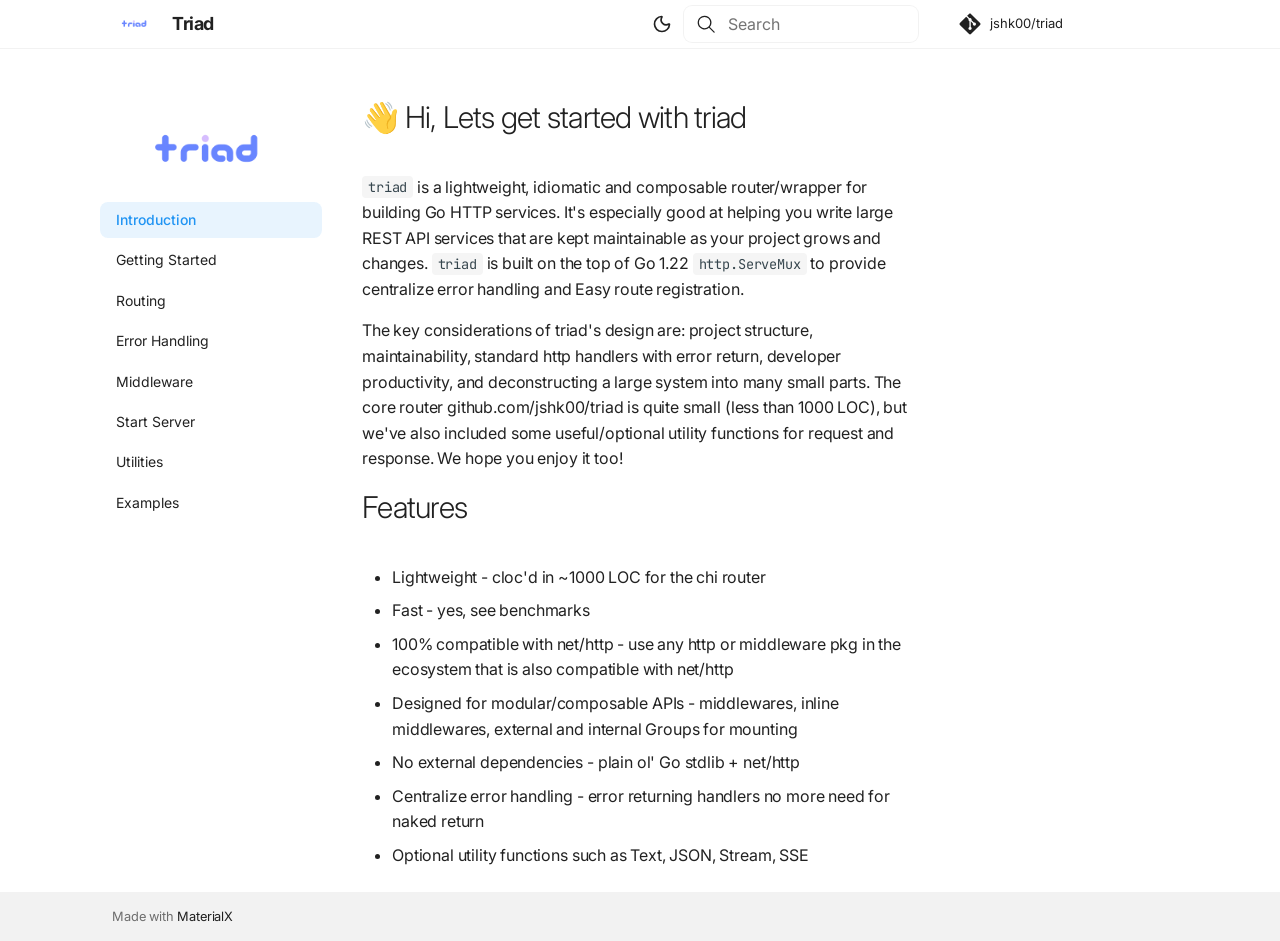
==== commit 744cbba9: "Deployed 118ed70 with ProperDocs version: 1.6.7" ====
--- a/index.html
+++ b/index.html
@@ -146,8 +146,8 @@
         
         
         <link rel="preconnect" href="https://fonts.gstatic.com" crossorigin="">
-        <link rel="stylesheet" href="https://fonts.googleapis.com/css?family=Roboto:300,300i,400,400i,700,700i%7CJetBrains+Mono:400,400i,700,700i&amp;display=fallback">
-        <style>:root{--md-text-font:"Roboto";--md-code-font:"JetBrains Mono"}</style>
+        <link rel="stylesheet" href="https://fonts.googleapis.com/css?family=Inter:300,300i,400,400i,700,700i%7CJetBrains+Mono:400,400i,700,700i&amp;display=fallback">
+        <style>:root{--md-text-font:"Inter";--md-code-font:"JetBrains Mono"}</style>
       
     
     
@@ -458,14 +458,14 @@
   
   
     <li class="md-nav__item">
-      <a href="middlewares/" class="md-nav__link">
+      <a href="error-handling/" class="md-nav__link">
         
   
   
   <span class="md-ellipsis">
     
   
-    Middleware
+    Error Handling
   
 
     
@@ -485,14 +485,41 @@
   
   
     <li class="md-nav__item">
-      <a href="error-handling/" class="md-nav__link">
+      <a href="middlewares/" class="md-nav__link">
         
   
   
   <span class="md-ellipsis">
     
   
-    Error handling
+    Middleware
+  
+
+    
+  </span>
+  
+  
+
+      </a>
+    </li>
+  
+
+    
+      
+      
+  
+  
+  
+  
+    <li class="md-nav__item">
+      <a href="start-server/" class="md-nav__link">
+        
+  
+  
+  <span class="md-ellipsis">
+    
+  
+    Start Server
   
 
     
--- a/stylesheet/style.css
+++ b/stylesheet/style.css
@@ -28,3 +28,9 @@
 ol {
   line-height: 1.6;
 }
+
+.md-typeset pre,
+.md-typeset .highlight {
+  border-radius: 12px !important;
+  overflow: hidden;
+}
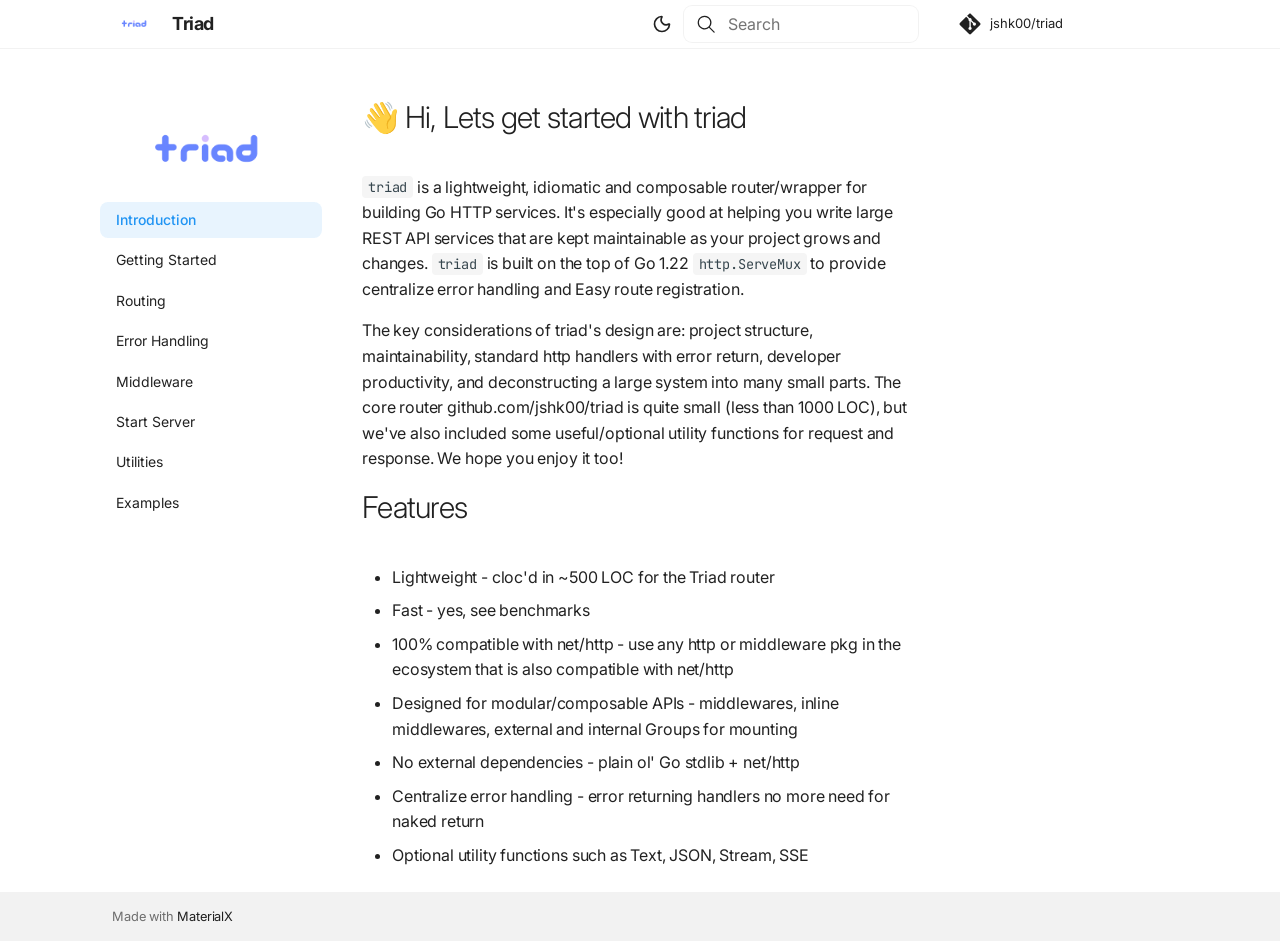
==== commit cdfc725d: "Deployed be2061f with ProperDocs version: 1.6.7" ====
--- a/index.html
+++ b/index.html
@@ -635,7 +635,7 @@
 <p>The key considerations of triad's design are: project structure, maintainability, standard http handlers with error return, developer productivity, and deconstructing a large system into many small parts. The core router github.com/jshk00/triad is quite small (less than 1000 LOC), but we've also included some useful/optional utility functions for request and response. We hope you enjoy it too!</p>
 <h1 id="features">Features</h1>
 <ul>
-<li>Lightweight - cloc'd in ~1000 LOC for the chi router</li>
+<li>Lightweight - cloc'd in ~500 LOC for the Triad router</li>
 <li>Fast - yes, see benchmarks</li>
 <li>100% compatible with net/http - use any http or middleware pkg in the ecosystem that is also compatible with net/http</li>
 <li>Designed for modular/composable APIs - middlewares, inline middlewares, external and internal Groups for mounting</li>
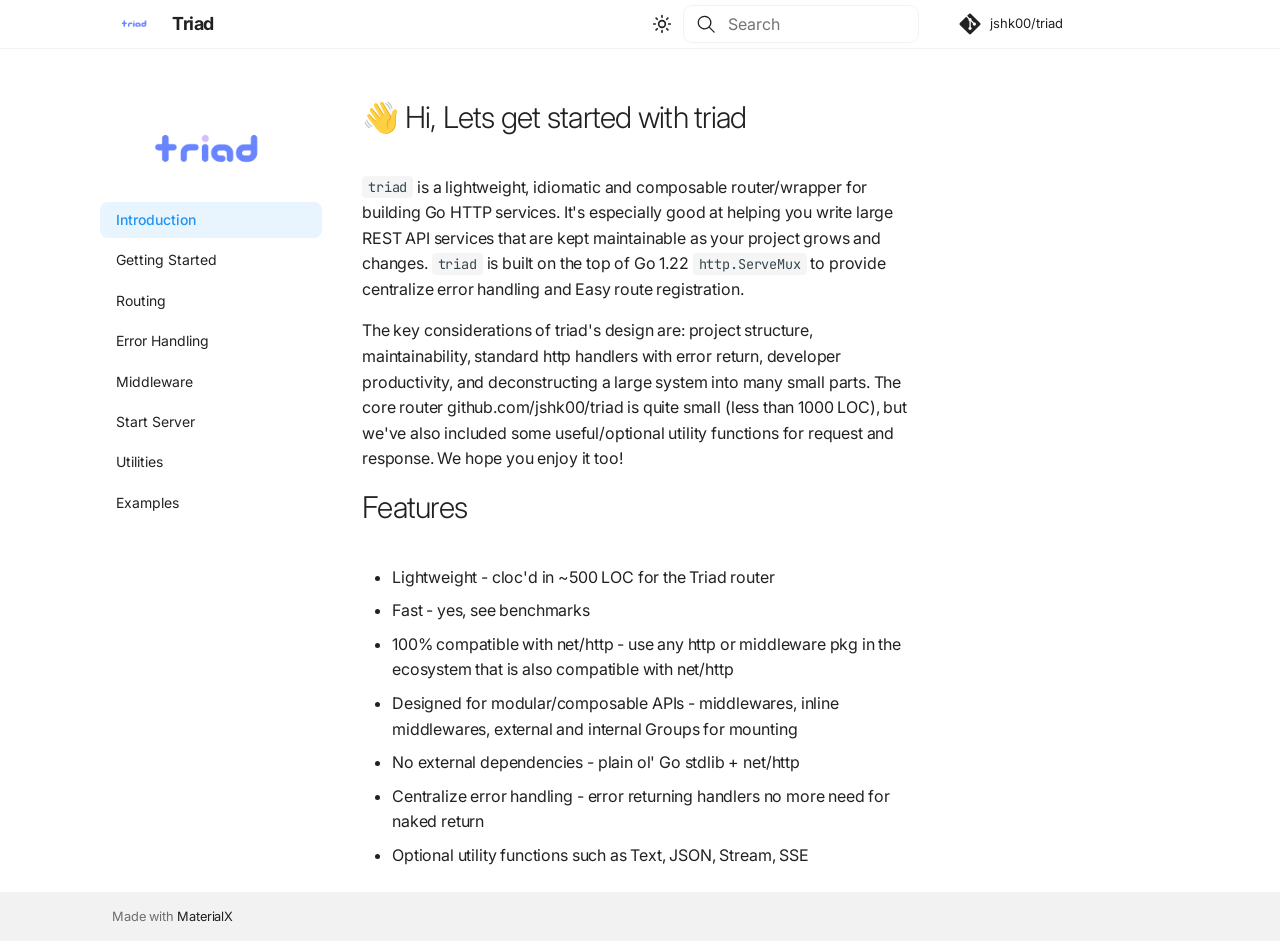
==== commit 7aa907dc: "Deployed 514633e with ProperDocs version: 1.6.7" ====
--- a/index.html
+++ b/index.html
@@ -238,17 +238,17 @@
     <input class="md-option" data-md-color-media="(prefers-color-scheme: light)" data-md-color-scheme="default" data-md-color-primary="blue" data-md-color-accent="light-blue" aria-label="Switch to dark mode" type="radio" name="__palette" id="__palette_0">
     
       <label class="md-header__button md-icon" title="Switch to dark mode" for="__palette_1" hidden="">
+        <svg xmlns="http://www.w3.org/2000/svg" fill="none" stroke="currentColor" stroke-linecap="round" stroke-linejoin="round" stroke-width="2" class="lucide lucide-sun" viewBox="0 0 24 24"><circle cx="12" cy="12" r="4"></circle><path d="M12 2v2M12 20v2M4.93 4.93l1.41 1.41M17.66 17.66l1.41 1.41M2 12h2M20 12h2M6.34 17.66l-1.41 1.41M19.07 4.93l-1.41 1.41"></path></svg>
+      </label>
+    
+  
+    
+    
+    
+    <input class="md-option" data-md-color-media="(prefers-color-scheme: dark)" data-md-color-scheme="slate" data-md-color-primary="cyan" data-md-color-accent="cyan" aria-label="Switch to light mode" type="radio" name="__palette" id="__palette_1">
+    
+      <label class="md-header__button md-icon" title="Switch to light mode" for="__palette_0" hidden="">
         <svg xmlns="http://www.w3.org/2000/svg" fill="none" stroke="currentColor" stroke-linecap="round" stroke-linejoin="round" stroke-width="2" class="lucide lucide-moon" viewBox="0 0 24 24"><path d="M20.985 12.486a9 9 0 1 1-9.473-9.472c.405-.022.617.46.402.803a6 6 0 0 0 8.268 8.268c.344-.215.825-.004.803.401"></path></svg>
-      </label>
-    
-  
-    
-    
-    
-    <input class="md-option" data-md-color-media="(prefers-color-scheme: dark)" data-md-color-scheme="slate" data-md-color-primary="cyan" data-md-color-accent="cyan" aria-label="Switch to system preference" type="radio" name="__palette" id="__palette_1">
-    
-      <label class="md-header__button md-icon" title="Switch to system preference" for="__palette_0" hidden="">
-        <svg xmlns="http://www.w3.org/2000/svg" fill="none" stroke="currentColor" stroke-linecap="round" stroke-linejoin="round" stroke-width="2" class="lucide lucide-sun" viewBox="0 0 24 24"><circle cx="12" cy="12" r="4"></circle><path d="M12 2v2M12 20v2M4.93 4.93l1.41 1.41M17.66 17.66l1.41 1.41M2 12h2M20 12h2M6.34 17.66l-1.41 1.41M19.07 4.93l-1.41 1.41"></path></svg>
       </label>
     
   
@@ -566,7 +566,7 @@
   
   
     <li class="md-nav__item">
-      <a href="examples/" class="md-nav__link">
+      <a href="https://github.com/jshk00/triad/tree/main/_examples" class="md-nav__link">
         
   
   
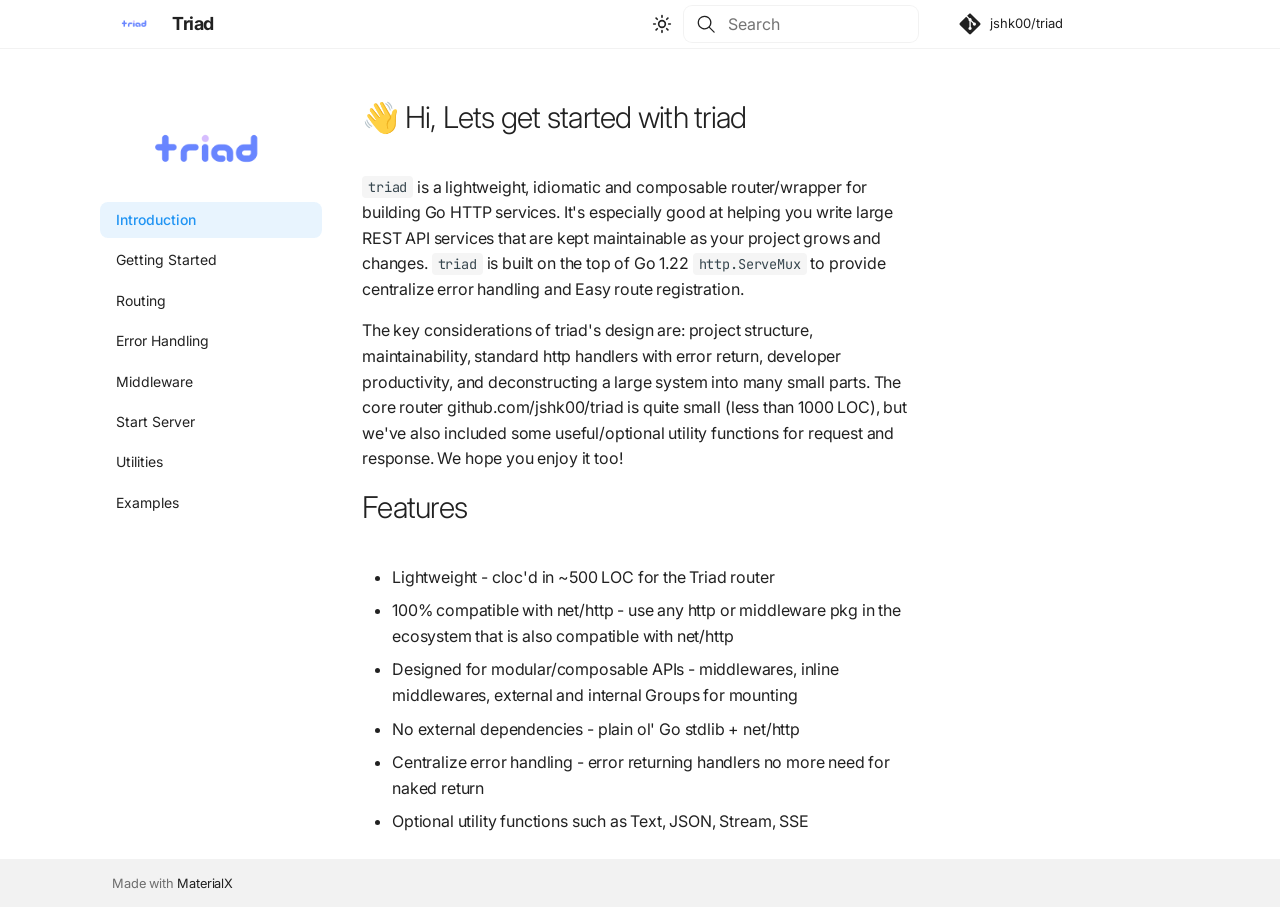
==== commit 8a96d10c: "Deployed 89881d8 with ProperDocs version: 1.6.7" ====
--- a/index.html
+++ b/index.html
@@ -25,7 +25,7 @@
           <link rel="icon" href="assets/triad.png">
         
       
-      <meta name="generator" content="mkdocs-ProperDocs 1.6.7, mkdocs-materialx-10.1.7">
+      <meta name="generator" content="mkdocs-ProperDocs 1.6.7, mkdocs-materialx-10.1.8">
     
     
       
@@ -33,7 +33,7 @@
       
     
     
-      <link rel="stylesheet" href="assets/stylesheets/main.ad98c137.min.css">
+      <link rel="stylesheet" href="assets/stylesheets/main.314bbef5.min.css">
       
         
         <link rel="stylesheet" href="assets/stylesheets/palette.a45159b5.min.css">
@@ -636,7 +636,6 @@
 <h1 id="features">Features</h1>
 <ul>
 <li>Lightweight - cloc'd in ~500 LOC for the Triad router</li>
-<li>Fast - yes, see benchmarks</li>
 <li>100% compatible with net/http - use any http or middleware pkg in the ecosystem that is also compatible with net/http</li>
 <li>Designed for modular/composable APIs - middlewares, inline middlewares, external and internal Groups for mounting</li>
 <li>No external dependencies - plain ol' Go stdlib + net/http</li>
--- a/assets/stylesheets/main.314bbef5.min.css
+++ b/assets/stylesheets/main.314bbef5.min.css
@@ -0,0 +1 @@
+@charset "UTF-8";html{-webkit-text-size-adjust:none;-moz-text-size-adjust:none;text-size-adjust:none;box-sizing:border-box}*,:after,:before{box-sizing:inherit}@media (prefers-reduced-motion){*,:after,:before{transition:none!important}}body{margin:0}a,button,input,label{-webkit-tap-highlight-color:transparent}a{color:inherit;text-decoration:none}hr{border:0;box-sizing:initial;display:block;height:.05rem;overflow:visible;padding:0}small{font-size:80%}sub,sup{line-height:1em}img{border-style:none}table{border-collapse:initial;border-spacing:0}td,th{font-weight:400;vertical-align:top}button{background:#0000;border:0;font-family:inherit;font-size:inherit;margin:0;padding:0}input{border:0;outline:none}:root{--md-primary-fg-color:#4051b5;--md-primary-fg-color--transparent:#4051b51a;--md-primary-fg-color--light:#5d6cc0;--md-primary-fg-color--dark:#303fa1;--md-primary-bg-color:#fff;--md-primary-bg-color--light:#ffffffb3;--md-accent-fg-color:#526cfe;--md-accent-fg-color--transparent:#526cfe1a;--md-accent-bg-color:#fff;--md-accent-bg-color--light:#ffffffb3}[data-md-color-scheme]{--mx-topbar-bg:var(--md-default-bg-color--light);--mx-topbar-fg:var(--md-default-fg-color);--mx-topbar-fg-muted:var(--md-default-fg-color--light);--mx-topbar-backdrop-filter:blur(px2rem(8px));--mx-tabs-active-underline:var(--md-default-fg-color);--mx-search-outline:var(--md-default-fg-color--lightest);--mx-search-hover-bg:#0003}[data-mx-topbar=primary]{--mx-topbar-bg:var(--md-primary-fg-color);--mx-topbar-fg:var(--md-primary-bg-color);--mx-topbar-fg-muted:var(--mx-topbar-fg);--mx-topbar-backdrop-filter:none;--mx-tabs-active-underline:#0000;--mx-search-outline:var(--mx-topbar-fg);--mx-search-hover-bg:var(--mx-topbar-fg)}@supports (color:color-mix(in srgb,black,white)){[data-mx-topbar=primary]{--mx-topbar-bg:color-mix(in srgb,var(--md-primary-fg-color) 80%,var(--md-default-bg-color));--mx-topbar-fg-muted:color-mix(in srgb,var(--mx-topbar-fg) 72%,#0000);--mx-search-outline:color-mix(in srgb,var(--mx-topbar-fg) 22%,#0000);--mx-search-hover-bg:color-mix(in srgb,var(--mx-topbar-fg) 16%,#0000)}}[data-mx-topbar=accent]{--mx-topbar-bg:var(--md-accent-fg-color);--mx-topbar-fg:var(--md-accent-bg-color);--mx-topbar-fg-muted:var(--mx-topbar-fg);--mx-topbar-backdrop-filter:none;--mx-tabs-active-underline:#0000;--mx-search-outline:var(--mx-topbar-fg);--mx-search-hover-bg:var(--mx-topbar-fg)}@supports (color:color-mix(in srgb,black,white)){[data-mx-topbar=accent]{--mx-topbar-bg:color-mix(in srgb,var(--md-accent-fg-color) 80%,var(--md-default-bg-color));--mx-topbar-fg-muted:color-mix(in srgb,var(--mx-topbar-fg) 72%,#0000);--mx-search-outline:color-mix(in srgb,var(--mx-topbar-fg) 22%,#0000);--mx-search-hover-bg:color-mix(in srgb,var(--mx-topbar-fg) 16%,#0000)}}[data-md-color-scheme=default]{color-scheme:light}[data-md-color-scheme=default] img[src$="#gh-dark-mode-only"],[data-md-color-scheme=default] img[src$="#only-dark"]{display:none}:root,[data-md-color-scheme=default]{--md-hue:225deg;--md-default-fg-color:#000000de;--md-default-fg-color--light:#0000008c;--md-default-fg-color--lighter:#00000052;--md-default-fg-color--lightest:#0000000d;--md-default-bg-color:#fff;--md-default-bg-color--light:#ffffffb3;--md-default-bg-color--lighter:#ffffff4d;--md-default-bg-color--lightest:#ffffff1f;--md-default-fg-color--quote:#0000001a;--md-code-fg-color:#36464e;--md-code-bg-color:#f5f5f5;--md-code-bg-color--light:#f5f5f5b3;--md-code-bg-color--lighter:#f5f5f54d;--md-code-hl-color:#4287ff;--md-code-hl-color--light:#4287ff1a;--md-code-hl-number-color:#d52a2a;--md-code-hl-special-color:#db1457;--md-code-hl-function-color:#a846b9;--md-code-hl-constant-color:#6e59d9;--md-code-hl-keyword-color:#3f6ec6;--md-code-hl-string-color:#1c7d4d;--md-code-hl-name-color:var(--md-code-fg-color);--md-code-hl-operator-color:var(--md-default-fg-color--light);--md-code-hl-punctuation-color:var(--md-default-fg-color--light);--md-code-hl-comment-color:var(--md-default-fg-color--light);--md-code-hl-generic-color:var(--md-default-fg-color--light);--md-code-hl-variable-color:var(--md-default-fg-color--light);--md-typeset-color:var(--md-default-fg-color);--md-typeset-a-color:var(--md-primary-fg-color);--md-typeset-del-color:#f5503d26;--md-typeset-ins-color:#0bd57026;--md-typeset-kbd-color:#fafafa;--md-typeset-kbd-accent-color:#fff;--md-typeset-kbd-border-color:#b8b8b8;--md-typeset-mark-color:#ffff0080;--md-typeset-table-color:#0000001f;--md-typeset-table-color--light:#0000000f;--md-typeset-table-row-color:#00000008;--md-admonition-fg-color:var(--md-default-fg-color);--md-admonition-bg-color:var(--md-default-bg-color);--md-warning-fg-color:#000000de;--md-warning-bg-color:#ff9;--md-shadow-z1:0 0.1rem 0.3rem #0000000d,0 0 0.05rem #0003;--md-shadow-z2:0 0.2rem 0.5rem #0000001a,0 0 0.05rem #00000040;--md-shadow-z3:0 0.2rem 0.5rem #0003,0 0 0.05rem #00000059;--color-foreground:0 0 0;--color-background:255 255 255;--color-background-subtle:240 240 240;--color-backdrop:255 255 255}.md-icon svg{fill:currentcolor;display:block;height:1.2rem;width:1.2rem}.md-icon svg.lucide{fill:#0000;stroke:currentcolor}body{-webkit-font-smoothing:antialiased;-moz-osx-font-smoothing:grayscale;--md-text-font-family:var(--md-text-font,_),-apple-system,BlinkMacSystemFont,Helvetica,Arial,sans-serif;--md-code-font-family:var(--md-code-font,_),SFMono-Regular,Consolas,Menlo,monospace}aside,body,input{font-feature-settings:"kern","liga";color:var(--md-typeset-color);font-family:var(--md-text-font-family)}code,kbd,pre{font-feature-settings:"kern";font-family:var(--md-code-font-family)}:root{--md-typeset-table-sort-icon:url('data:image/svg+xml;charset=utf-8,<svg xmlns="http://www.w3.org/2000/svg" viewBox="0 0 24 24"><path d="m18 21-4-4h3V7h-3l4-4 4 4h-3v10h3M2 19v-2h10v2M2 13v-2h7v2M2 7V5h4v2z"/></svg>');--md-typeset-table-sort-icon--asc:url('data:image/svg+xml;charset=utf-8,<svg xmlns="http://www.w3.org/2000/svg" viewBox="0 0 24 24"><path d="M19 17h3l-4 4-4-4h3V3h2M2 17h10v2H2M6 5v2H2V5m0 6h7v2H2z"/></svg>');--md-typeset-table-sort-icon--desc:url('data:image/svg+xml;charset=utf-8,<svg xmlns="http://www.w3.org/2000/svg" viewBox="0 0 24 24"><path d="M19 7h3l-4-4-4 4h3v14h2M2 17h10v2H2M6 5v2H2V5m0 6h7v2H2z"/></svg>');--md-typeset-preview-icon:url('data:image/svg+xml;charset=utf-8,<svg xmlns="http://www.w3.org/2000/svg" viewBox="0 0 24 24"><path d="M11 1.07C7.05 1.56 4 4.92 4 9h7m-7 6a8 8 0 0 0 8 8 8 8 0 0 0 8-8v-4H4m9-9.93V9h7c0-4.08-3.06-7.44-7-7.93"/></svg>')}.md-typeset{-webkit-print-color-adjust:exact;color-adjust:exact;font-size:.8rem;letter-spacing:-.01em;line-height:1.8;overflow-wrap:break-word}@media print{.md-typeset{font-size:.68rem}}.md-typeset blockquote,.md-typeset dl,.md-typeset figure,.md-typeset ol,.md-typeset pre,.md-typeset ul{margin-bottom:1em;margin-top:1em}.md-typeset h1{color:var(--md-default-fg-color);font-size:1.875em;line-height:1.3;margin:0 0 1.25em}.md-typeset h1,.md-typeset h2{font-weight:700;letter-spacing:-.025em}.md-typeset h2{font-size:1.5em;line-height:1.4;margin:1.6em 0 .64em}.md-typeset h3{font-size:1.25em;font-weight:700;letter-spacing:-.01em;line-height:1.5;margin:1.6em 0 .8em}.md-typeset h2+h3{margin-top:.8em}.md-typeset h4{font-weight:700;letter-spacing:-.01em;margin:1em 0}.md-typeset h5,.md-typeset h6{color:var(--md-default-fg-color--light);font-size:.8em;font-weight:700;letter-spacing:-.01em;margin:1.25em 0}.md-typeset h5{text-transform:uppercase}.md-typeset h5 code{text-transform:none}.md-typeset hr{border-bottom:.05rem solid var(--md-default-fg-color--lightest);display:flow-root;margin:1.5em 0}.md-typeset a{color:var(--md-typeset-a-color);word-break:break-word}.md-typeset a,.md-typeset a:before{transition:color 125ms}.md-typeset a:focus,.md-typeset a:hover{color:var(--md-accent-fg-color);text-decoration:underline}.md-typeset a:focus code,.md-typeset a:hover code{background-color:var(--md-accent-fg-color--transparent);color:var(--md-accent-fg-color)}.md-typeset a code{color:var(--md-typeset-a-color)}.md-typeset a.focus-visible{outline-color:var(--md-accent-fg-color);outline-offset:.2rem}.md-typeset code,.md-typeset kbd,.md-typeset pre{color:var(--md-code-fg-color);direction:ltr;font-variant-ligatures:none;transition:background-color 125ms}@media print{.md-typeset code,.md-typeset kbd,.md-typeset pre{white-space:pre-wrap}}.md-typeset code{background-color:var(--md-code-bg-color);border-radius:.2rem;-webkit-box-decoration-break:clone;box-decoration-break:clone;font-size:.85em;line-height:1.4;padding:2px .4411764706em;transition:color 125ms,background-color 125ms;vertical-align:.02em;word-break:break-word}.md-typeset code:not(.focus-visible){-webkit-tap-highlight-color:transparent;outline:none}.md-typeset pre{display:flow-root;line-height:1.4;position:relative}.md-typeset pre>code{border-radius:.4rem;-webkit-box-decoration-break:slice;box-decoration-break:slice;box-shadow:none;display:block;margin:0;outline-color:var(--md-accent-fg-color);overflow:auto;padding:.7720588235em 1.1764705882em;scrollbar-color:var(--md-default-fg-color--lighter) #0000;scrollbar-width:thin;touch-action:auto;word-break:normal}.md-typeset pre>code:hover{scrollbar-color:var(--md-accent-fg-color) #0000}.md-typeset pre>code::-webkit-scrollbar-thumb{background-color:var(--md-default-fg-color--lighter)}.md-typeset pre>code::-webkit-scrollbar-thumb:hover{background-color:var(--md-accent-fg-color)}.md-typeset kbd{border-radius:.2rem;box-shadow:0 0 0 .05rem var(--md-typeset-kbd-border-color),0 .15rem 0 var(--md-typeset-kbd-border-color);color:var(--md-default-fg-color);display:inline-block;font-size:.75em;padding:0 .6666666667em;vertical-align:text-top;word-break:break-word}.md-typeset mark{background-color:var(--md-typeset-mark-color);-webkit-box-decoration-break:clone;box-decoration-break:clone;color:inherit;word-break:break-word}.md-typeset abbr{border-bottom:.05rem dotted var(--md-default-fg-color--light);cursor:help;text-decoration:none}.md-typeset [data-preview]{position:relative}[dir=ltr] .md-typeset [data-preview]:after{margin-left:.125em}[dir=rtl] .md-typeset [data-preview]:after{margin-right:.125em}.md-typeset [data-preview]:after{background-color:currentcolor;content:"";display:inline-block;height:.8em;-webkit-mask-image:var(--md-typeset-preview-icon);mask-image:var(--md-typeset-preview-icon);-webkit-mask-repeat:no-repeat;mask-repeat:no-repeat;-webkit-mask-size:contain;mask-size:contain;transition:background-color 125ms;vertical-align:text-top;width:.8em}.md-typeset small{opacity:.75}[dir=ltr] .md-typeset sub,[dir=ltr] .md-typeset sup{margin-left:.078125em}[dir=rtl] .md-typeset sub,[dir=rtl] .md-typeset sup{margin-right:.078125em}[dir=ltr] .md-typeset blockquote{padding-left:.6rem}[dir=rtl] .md-typeset blockquote{padding-right:.6rem}[dir=ltr] .md-typeset blockquote{border-left:.2rem solid var(--md-default-fg-color--quote)}[dir=rtl] .md-typeset blockquote{border-right:.2rem solid var(--md-default-fg-color--quote)}.md-typeset blockquote{color:var(--md-default-fg-color--light);font-size:.7rem;margin-left:0;margin-right:0}.md-typeset ul{list-style-type:disc}.md-typeset ul[type]{list-style-type:revert-layer}[dir=ltr] .md-typeset ol,[dir=ltr] .md-typeset ul{margin-left:.625em}[dir=rtl] .md-typeset ol,[dir=rtl] .md-typeset ul{margin-right:.625em}.md-typeset ol,.md-typeset ul{padding:0}.md-typeset ol:not([hidden]),.md-typeset ul:not([hidden]){display:flow-root}.md-typeset ol ol,.md-typeset ul ol{list-style-type:lower-alpha}.md-typeset ol ol ol,.md-typeset ul ol ol{list-style-type:lower-roman}.md-typeset ol ol ol ol,.md-typeset ul ol ol ol{list-style-type:upper-alpha}.md-typeset ol ol ol ol ol,.md-typeset ul ol ol ol ol{list-style-type:upper-roman}.md-typeset ol[type],.md-typeset ul[type]{list-style-type:revert-layer}[dir=ltr] .md-typeset ol li,[dir=ltr] .md-typeset ul li{margin-left:1.25em}[dir=rtl] .md-typeset ol li,[dir=rtl] .md-typeset ul li{margin-right:1.25em}.md-typeset ol li,.md-typeset ul li{margin-bottom:.5em}.md-typeset ol li blockquote,.md-typeset ol li p,.md-typeset ul li blockquote,.md-typeset ul li p{margin:.5em 0}.md-typeset ol li:last-child,.md-typeset ul li:last-child{margin-bottom:0}[dir=ltr] .md-typeset ol li ol,[dir=ltr] .md-typeset ol li ul,[dir=ltr] .md-typeset ul li ol,[dir=ltr] .md-typeset ul li ul{margin-left:.625em}[dir=rtl] .md-typeset ol li ol,[dir=rtl] .md-typeset ol li ul,[dir=rtl] .md-typeset ul li ol,[dir=rtl] .md-typeset ul li ul{margin-right:.625em}.md-typeset ol li ol,.md-typeset ol li ul,.md-typeset ul li ol,.md-typeset ul li ul{margin-bottom:.5em;margin-top:.5em}[dir=ltr] .md-typeset dd{margin-left:1.875em}[dir=rtl] .md-typeset dd{margin-right:1.875em}.md-typeset dd{margin-bottom:1.5em;margin-top:1em}.md-typeset img,.md-typeset svg,.md-typeset video{height:auto;max-width:100%}.md-typeset img[align=left]{margin:1em 1em 1em 0}.md-typeset img[align=right]{margin:1em 0 1em 1em}.md-typeset img[align]:only-child{margin-top:0}.md-typeset figure{display:flow-root;margin:1em auto;max-width:100%;text-align:center;width:fit-content}.md-typeset figure img{display:block;margin:0 auto}.md-typeset figcaption{font-style:italic;margin:1em auto;max-width:24rem}.md-typeset iframe{max-width:100%}.md-typeset table:not([class]){background-color:var(--md-default-bg-color);border:.05rem solid var(--md-typeset-table-color);border-radius:.1rem;display:inline-block;font-size:.64rem;max-width:100%;overflow:auto;touch-action:auto}@media print{.md-typeset table:not([class]){display:table}}.md-typeset table:not([class])+*{margin-top:1.5em}.md-typeset table:not([class]) td>:first-child,.md-typeset table:not([class]) th>:first-child{margin-top:0}.md-typeset table:not([class]) td>:last-child,.md-typeset table:not([class]) th>:last-child{margin-bottom:0}.md-typeset table:not([class]) td:not([align]),.md-typeset table:not([class]) th:not([align]){text-align:left}[dir=rtl] .md-typeset table:not([class]) td:not([align]),[dir=rtl] .md-typeset table:not([class]) th:not([align]){text-align:right}.md-typeset table:not([class]) th{font-weight:700;min-width:5rem;padding:.9375em 1.25em;vertical-align:top}.md-typeset table:not([class]) td{border-top:.05rem solid var(--md-typeset-table-color);padding:.9375em 1.25em;vertical-align:top}.md-typeset table:not([class]) tbody tr{transition:background-color 125ms}.md-typeset table:not([class]) tbody tr:nth-of-type(odd){background-color:var(--md-typeset-table-row-color)}.md-typeset table:not([class]) tbody tr:hover{background-color:var(--md-typeset-table-color--light);box-shadow:0 .05rem 0 var(--md-default-bg-color) inset}.md-typeset table:not([class]) a{word-break:normal}.md-typeset table th[role=columnheader]{cursor:pointer}[dir=ltr] .md-typeset table th[role=columnheader]:after{margin-left:.5em}[dir=rtl] .md-typeset table th[role=columnheader]:after{margin-right:.5em}.md-typeset table th[role=columnheader]:after{content:"";display:inline-block;height:1.2em;-webkit-mask-image:var(--md-typeset-table-sort-icon);mask-image:var(--md-typeset-table-sort-icon);-webkit-mask-repeat:no-repeat;mask-repeat:no-repeat;-webkit-mask-size:contain;mask-size:contain;transition:background-color 125ms;vertical-align:text-bottom;width:1.2em}.md-typeset table th[role=columnheader]:hover:after{background-color:var(--md-default-fg-color--lighter)}.md-typeset table th[role=columnheader][aria-sort=ascending]:after{background-color:var(--md-default-fg-color--light);-webkit-mask-image:var(--md-typeset-table-sort-icon--asc);mask-image:var(--md-typeset-table-sort-icon--asc)}.md-typeset table th[role=columnheader][aria-sort=descending]:after{background-color:var(--md-default-fg-color--light);-webkit-mask-image:var(--md-typeset-table-sort-icon--desc);mask-image:var(--md-typeset-table-sort-icon--desc)}.md-typeset__scrollwrap{margin:1em -.8rem;overflow-x:auto;touch-action:auto}.md-typeset__table{display:inline-block;margin-bottom:.5em;padding:0 .8rem}@media print{.md-typeset__table{display:block}}html .md-typeset__table table{display:table;margin:0;overflow:hidden;width:100%}@media screen and (max-width:44.984375em){.md-content__inner>pre{margin:1em -.8rem}.md-content__inner>pre code{border-radius:0}}.md-typeset .md-author{border-radius:100%;display:block;flex-shrink:0;height:1.6rem;overflow:hidden;position:relative;transition:color 125ms,transform 125ms;width:1.6rem}.md-typeset .md-author img{display:block}.md-typeset .md-author--more{background:var(--md-default-fg-color--lightest);color:var(--md-default-fg-color--lighter);font-size:.6rem;font-weight:700;line-height:1.6rem;text-align:center}.md-typeset .md-author--long{height:2.4rem;width:2.4rem}.md-typeset a.md-author{transform:scale(1)}.md-typeset a.md-author img{border-radius:100%;filter:grayscale(100%) opacity(75%);transition:filter 125ms}.md-typeset a.md-author:focus,.md-typeset a.md-author:hover{transform:scale(1.1);z-index:1}.md-typeset a.md-author:focus img,.md-typeset a.md-author:hover img{filter:grayscale(0)}.md-banner{background-color:var(--md-accent-fg-color--transparent);color:var(--md-default-fg-color);overflow:auto}@media print{.md-banner{display:none}}.md-banner--warning{background-color:var(--md-warning-bg-color);color:var(--md-warning-fg-color)}.md-banner__inner{font-size:.7rem;margin:.6rem auto;padding:0 .8rem}[dir=ltr] .md-banner__button{float:right}[dir=rtl] .md-banner__button{float:left}.md-banner__button{color:inherit;cursor:pointer;transition:opacity .25s}.no-js .md-banner__button{display:none}.md-banner__button:hover{opacity:.7}html{font-size:125%;height:100%;overflow-x:hidden}@media screen and (min-width:100em){html{font-size:137.5%}}@media screen and (min-width:125em){html{font-size:150%}}body{background-color:var(--md-default-bg-color);display:flex;flex-direction:column;font-size:.5rem;min-height:100dvh;position:relative;width:100%}@media print{body{display:block}}@media screen and (max-width:59.984375em){body[data-md-scrolllock]{position:fixed}}@media (hover:none) and (pointer:coarse){.md-search__scrollwrap,.md-sidebar__scrollwrap{overscroll-behavior:contain}}.md-grid{margin-left:auto;margin-right:auto;max-width:61rem}.md-container{display:flex;flex-direction:column;flex-grow:1}@media print{.md-container{display:block}}.md-main{flex-grow:1}.md-main__inner{display:flex;height:100%;margin-top:1.5rem}.md-ellipsis{overflow:hidden;text-overflow:ellipsis}.md-toggle{display:none}.md-option{height:0;opacity:0;position:absolute;width:0}.md-option:checked+label:not([hidden]){display:block}.md-option.focus-visible+label{outline-color:var(--md-accent-fg-color);outline-style:auto}.md-skip{background-color:var(--md-default-fg-color);border-radius:.1rem;color:var(--md-default-bg-color);font-size:.64rem;margin:.5rem;opacity:0;outline-color:var(--md-accent-fg-color);padding:.3rem .5rem;position:fixed;transform:translateY(.4rem);z-index:-1}.md-skip:focus{opacity:1;transform:translateY(0);transition:transform .25s cubic-bezier(.4,0,.2,1),opacity 175ms 75ms;z-index:10}@page{margin:25mm}:root{--md-clipboard-icon:url('data:image/svg+xml;charset=utf-8,<svg xmlns="http://www.w3.org/2000/svg" viewBox="0 0 24 24"><path d="M19 21H8V7h11m0-2H8a2 2 0 0 0-2 2v14a2 2 0 0 0 2 2h11a2 2 0 0 0 2-2V7a2 2 0 0 0-2-2m-3-4H4a2 2 0 0 0-2 2v14h2V3h12z"/></svg>')}.md-clipboard{border-radius:.4rem;color:var(--md-default-fg-color--lightest);cursor:pointer;height:1.5em;outline-color:var(--md-accent-fg-color);outline-offset:.1rem;transition:color .25s;width:1.5em;z-index:1}@media print{.md-clipboard{display:none}}.md-clipboard:not(.focus-visible){-webkit-tap-highlight-color:transparent;outline:none}:hover>.md-clipboard{color:var(--md-default-fg-color--light)}.md-clipboard:focus,.md-clipboard:hover{color:var(--md-accent-fg-color)}.md-clipboard:after{background-color:currentcolor;content:"";display:block;height:1.125em;margin:0 auto;-webkit-mask-image:var(--md-clipboard-icon);mask-image:var(--md-clipboard-icon);-webkit-mask-position:center;mask-position:center;-webkit-mask-repeat:no-repeat;mask-repeat:no-repeat;-webkit-mask-size:contain;mask-size:contain;width:1.125em}.md-clipboard--inline{cursor:pointer}.md-clipboard--inline code{transition:color .25s,background-color .25s}.md-clipboard--inline:focus code,.md-clipboard--inline:hover code{background-color:var(--md-accent-fg-color--transparent);color:var(--md-accent-fg-color)}:root{--md-code-select-icon:url('data:image/svg+xml;charset=utf-8,<svg xmlns="http://www.w3.org/2000/svg" fill="none" stroke="currentColor" stroke-linecap="round" stroke-linejoin="round" stroke-width="2" class="lucide lucide-focus" viewBox="0 0 24 24"><circle cx="12" cy="12" r="3"/><path d="M3 7V5a2 2 0 0 1 2-2h2m10 0h2a2 2 0 0 1 2 2v2m0 10v2a2 2 0 0 1-2 2h-2M7 21H5a2 2 0 0 1-2-2v-2"/></svg>');--md-code-copy-icon:url('data:image/svg+xml;charset=utf-8,<svg xmlns="http://www.w3.org/2000/svg" fill="none" stroke="currentColor" stroke-linecap="round" stroke-linejoin="round" stroke-width="2" class="lucide lucide-copy" viewBox="0 0 24 24"><rect width="14" height="14" x="8" y="8" rx="2" ry="2"/><path d="M4 16c-1.1 0-2-.9-2-2V4c0-1.1.9-2 2-2h10c1.1 0 2 .9 2 2"/></svg>');--md-code-download-icon:url('data:image/svg+xml;charset=utf-8,<svg xmlns="http://www.w3.org/2000/svg" fill="none" stroke="currentColor" stroke-linecap="round" stroke-linejoin="round" stroke-width="2" class="lucide lucide-download" viewBox="0 0 24 24"><path d="M12 15V3m9 12v4a2 2 0 0 1-2 2H5a2 2 0 0 1-2-2v-4"/><path d="m7 10 5 5 5-5"/></svg>')}.md-typeset .md-code__content{display:grid;line-height:1.4}.md-typeset .md-code__content>span{min-width:max-content}.md-code__nav{background-color:var(--md-code-bg-color--lighter);border-radius:.4rem;display:flex;gap:.2rem;padding:.2rem;position:absolute;right:.25em;top:.25em;transition:background-color .25s;z-index:1}:hover>.md-code__nav{background-color:var(--md-code-bg-color--light)}.md-code__button{color:var(--md-default-fg-color--lightest);cursor:pointer;display:block;height:1.5em;outline-color:var(--md-accent-fg-color);outline-offset:.1rem;transition:color .25s;width:1.5em}:hover>*>.md-code__button{color:var(--md-default-fg-color--light)}.md-code__button.focus-visible,.md-code__button:hover{color:var(--md-accent-fg-color)}.md-code__button--active{color:var(--md-default-fg-color)!important}.md-code__button:after{background-color:currentcolor;content:"";display:block;height:1.125em;margin:0 auto;-webkit-mask-position:center;mask-position:center;-webkit-mask-repeat:no-repeat;mask-repeat:no-repeat;-webkit-mask-size:contain;mask-size:contain;width:1.125em}.md-code__button[data-md-type=select]:after{-webkit-mask-image:var(--md-code-select-icon);mask-image:var(--md-code-select-icon)}.md-code__button[data-md-type=copy]:after{-webkit-mask-image:var(--md-code-copy-icon);mask-image:var(--md-code-copy-icon)}.md-code__button[data-md-type=download]:after{-webkit-mask-image:var(--md-code-download-icon);mask-image:var(--md-code-download-icon)}.md-code--collapsible{transition:max-height .25s ease}.md-code--collapsible.md-code--collapsed{-webkit-mask-image:linear-gradient(180deg,#000 calc(100% - 4rem),#0000);mask-image:linear-gradient(180deg,#000 calc(100% - 4rem),#0000);-webkit-mask-repeat:no-repeat;mask-repeat:no-repeat;-webkit-mask-size:100% 100%;mask-size:100% 100%;max-height:var(--md-code-fold-max-height);overflow:hidden}.result>.md-code--collapsible{margin-top:1em}.result>.md-code__toggle{margin-bottom:1em}.md-code--collapsible>pre,.md-code--collapsible>table.highlighttable{margin:0}.md-code__toggle{align-items:center;border:1px solid var(--md-default-fg-color--lightest);border-radius:.4rem;color:var(--md-default-fg-color--light);cursor:pointer;display:flex;font-size:.85em;justify-content:center;margin:.6rem auto 0;padding:.3rem .6rem;transition:background-color .25s,color .25s,border-color .25s}.md-code__toggle.focus-visible,.md-code__toggle:active{border-color:var(--md-accent-fg-color);color:var(--md-accent-fg-color)}@media (hover:hover) and (pointer:fine){.md-code__toggle:hover{border-color:var(--md-accent-fg-color);color:var(--md-accent-fg-color)}}@keyframes consent{0%{opacity:0;transform:translateY(100%)}to{opacity:1;transform:translateY(0)}}@keyframes overlay{0%{opacity:0}to{opacity:1}}.md-consent__overlay{animation:overlay .35s both;-webkit-backdrop-filter:blur(.2rem);backdrop-filter:blur(.2rem);background-color:var(--md-default-bg-color--light);height:100%;opacity:1;position:fixed;top:0;width:100%;z-index:5}.md-consent__inner{bottom:0;display:flex;justify-content:center;max-height:100%;padding:0;position:fixed;width:100%;z-index:5}.md-consent__form{animation:consent .5s cubic-bezier(.1,.7,.1,1) both;background-color:var(--md-default-bg-color);border:0;border-radius:.8rem;box-shadow:var(--md-shadow-z3);margin:.4rem;overflow:auto;padding-left:1.2rem;padding-right:1.2rem}.md-consent__settings{display:none;margin:1em 0}input:checked+.md-consent__settings{display:block}.md-consent__controls{line-height:1.2;margin-bottom:.8rem}.md-typeset .md-consent__controls .md-button{display:inline}@media screen and (max-width:44.984375em){.md-typeset .md-consent__controls .md-button{display:block;margin-top:.4rem;text-align:center;width:100%}}.md-consent label{cursor:pointer}.md-content{flex-grow:1;min-width:0}.md-content__inner{margin:0 .8rem 1.2rem;padding-top:.6rem}@media screen and (min-width:76.25em){[dir=ltr] .md-sidebar--primary:not([hidden])~.md-content>.md-content__inner{margin-left:1.2rem}[dir=ltr] .md-sidebar--secondary:not([hidden])~.md-content>.md-content__inner,[dir=rtl] .md-sidebar--primary:not([hidden])~.md-content>.md-content__inner{margin-right:1.2rem}[dir=rtl] .md-sidebar--secondary:not([hidden])~.md-content>.md-content__inner{margin-left:1.2rem}}.md-content__inner:before{content:"";display:block;height:.4rem}.md-content__inner>:last-child{margin-bottom:0}[dir=ltr] .md-content__button{float:right}[dir=rtl] .md-content__button{float:left}[dir=ltr] .md-content__button{margin-left:.4rem}[dir=rtl] .md-content__button{margin-right:.4rem}.md-content__button{background-color:var(--md-default-fg-color--lightest);border-radius:.4rem;display:flex;margin-top:.2rem;padding:.3rem}@media print{.md-content__button{display:none}}.md-typeset .md-content__button{color:var(--md-default-fg-color);transition:color .25s,background-color .25s}.md-typeset .md-content__button svg{opacity:.5;transition:opacity .25s}.md-typeset .md-content__button:focus,.md-typeset .md-content__button:hover{background-color:var(--md-accent-fg-color--transparent);color:var(--md-accent-fg-color)}.md-typeset .md-content__button:focus svg,.md-typeset .md-content__button:hover svg{opacity:1}.md-content__button svg{height:.9rem;width:.9rem}[dir=rtl] .md-content__button svg{transform:scaleX(-1)}.md-content__button svg.lucide{fill:#0000;stroke:currentcolor}[dir=ltr] .md-dialog{right:.8rem}[dir=rtl] .md-dialog{left:.8rem}.md-dialog{background-color:var(--md-accent-fg-color);border-radius:.4rem;bottom:.8rem;box-shadow:var(--md-shadow-z3);min-width:11.1rem;opacity:0;padding:.4rem 1.2rem;pointer-events:none;position:fixed;transform:translateY(100%);transition:transform 0ms .4s,opacity .4s;z-index:4}@media print{.md-dialog{display:none}}.md-dialog--active{opacity:1;pointer-events:auto;transform:translateY(0);transition:transform .4s cubic-bezier(.075,.85,.175,1),opacity .4s}.md-dialog__inner{color:var(--md-default-bg-color);font-size:.7rem}.md-feedback{margin:2em 0 1em;text-align:center}.md-feedback fieldset{border:none;margin:0;padding:0}.md-feedback__title{font-weight:700;margin:1em auto}.md-feedback__inner{position:relative}.md-feedback__list{display:flex;flex-wrap:wrap;place-content:baseline center;position:relative}.md-feedback__list:hover .md-icon:not(:disabled){color:var(--md-default-fg-color--lighter)}:disabled .md-feedback__list{min-height:1.8rem}.md-feedback__icon{color:var(--md-default-fg-color--light);cursor:pointer;flex-shrink:0;margin:0 .1rem;transition:color 125ms}.md-feedback__icon:not(:disabled).md-icon:hover{color:var(--md-accent-fg-color)}.md-feedback__icon:disabled{color:var(--md-default-fg-color--lightest);pointer-events:none}.md-feedback__note{opacity:0;position:relative;transform:translateY(.4rem);transition:transform .4s cubic-bezier(.1,.7,.1,1),opacity .15s}.md-feedback__note>*{margin:0 auto;max-width:16rem}:disabled .md-feedback__note{opacity:1;transform:translateY(0)}@media print{.md-feedback{display:none}}.md-footer{background-color:var(--md-default-bg-color);border-top:.05rem solid var(--md-default-fg-color--lightest);color:var(--md-default-fg-color)}@media print{.md-footer{display:none}}.md-footer__inner{justify-content:space-between;overflow:auto;padding:.2rem}.md-footer__inner:not([hidden]){display:flex}.md-footer__link{align-items:end;display:flex;flex-grow:0.01;margin-bottom:.4rem;margin-top:1rem;max-width:100%;outline-color:var(--md-accent-fg-color);overflow:hidden;transition:opacity .25s}.md-footer__link:focus,.md-footer__link:hover{opacity:.7}[dir=rtl] .md-footer__link svg{transform:scaleX(-1)}@media screen and (max-width:44.984375em){.md-footer__link--prev{flex-shrink:0}.md-footer__link--prev .md-footer__title{display:none}}[dir=ltr] .md-footer__link--next{margin-left:auto}[dir=rtl] .md-footer__link--next{margin-right:auto}.md-footer__link--next{text-align:right}[dir=rtl] .md-footer__link--next{text-align:left}.md-footer__title{flex-grow:1;font-size:.8rem;margin-bottom:.7rem;max-width:calc(100% - 2.4rem);padding:0 1rem;white-space:nowrap}.md-footer__button{margin:.2rem;padding:.4rem}.md-footer__direction{display:block;font-size:.6rem;margin-bottom:.2rem;opacity:.7}.md-footer-meta{background-color:var(--md-default-fg-color--lightest)}.md-footer-meta__inner{display:flex;flex-wrap:wrap;justify-content:space-between;padding:.2rem}html .md-footer-meta.md-typeset a:not(:focus,:hover){color:var(--md-default-fg-color)}.md-copyright{color:var(--md-default-fg-color--light);font-size:.64rem;margin:auto .6rem;padding:.4rem 0;width:100%}@media screen and (min-width:45em){.md-copyright{width:auto}}.md-copyright__highlight{color:var(--md-default-fg-color)}.md-social{display:inline-flex;gap:.2rem;margin:0 .4rem;padding:.2rem 0 .6rem}@media screen and (min-width:45em){.md-social{padding:.6rem 0}}.md-social__link{display:inline-block;height:1.6rem;text-align:center;width:1.6rem}.md-social__link:before{line-height:1.9}.md-social__link svg{fill:currentcolor;max-height:.8rem;vertical-align:-25%}.md-social__link svg.lucide{fill:#0000;stroke:currentcolor}.md-typeset .md-button{background-color:var(--md-default-fg-color--lightest);border-radius:.4rem;color:var(--md-default-fg-color--light);cursor:pointer;display:inline-block;font-weight:700;padding:.5em 1.5em;text-decoration:none;transition:color 125ms,background-color 125ms,opacity 125ms}.md-typeset .md-button.focus-visible{outline-offset:0}.md-typeset .md-button:focus,.md-typeset .md-button:hover{color:var(--md-default-fg-color--light);opacity:.8}.md-typeset .md-button--primary{background-color:var(--md-primary-fg-color);color:var(--md-primary-bg-color)}.md-typeset .md-button--primary:focus,.md-typeset .md-button--primary:hover{color:var(--md-primary-bg-color);opacity:.8}[dir=ltr] .md-typeset .md-input{border-top-left-radius:.1rem}[dir=ltr] .md-typeset .md-input,[dir=rtl] .md-typeset .md-input{border-top-right-radius:.1rem}[dir=rtl] .md-typeset .md-input{border-top-left-radius:.1rem}.md-typeset .md-input{border-bottom:.1rem solid var(--md-default-fg-color--lighter);box-shadow:var(--md-shadow-z1);font-size:.8rem;height:1.8rem;padding:0 .6rem;transition:border .25s,box-shadow .25s}.md-typeset .md-input:focus,.md-typeset .md-input:hover{border-bottom-color:var(--md-accent-fg-color);box-shadow:var(--md-shadow-z2)}.md-typeset .md-input--stretch{width:100%}.md-header{-webkit-backdrop-filter:blur(.4rem);backdrop-filter:blur(.4rem);background-color:var(--mx-topbar-bg);color:var(--mx-topbar-fg);display:block;left:0;position:sticky;right:0;top:0;z-index:4}@media print{.md-header{display:none}}.md-header[hidden]{transform:translateY(-100%);transition:transform .25s cubic-bezier(.8,0,.6,1)}.md-header--shadow{box-shadow:0 .05rem 0 var(--md-default-fg-color--lightest);transition:transform .25s cubic-bezier(.1,.7,.1,1)}.md-header__inner{align-items:center;display:flex;padding:0 .4rem}.md-header__button{color:currentcolor;cursor:pointer;margin:.2rem;outline-color:var(--md-accent-fg-color);padding:.4rem;position:relative;transition:opacity .25s;vertical-align:middle;z-index:1}.md-header__button:hover{opacity:.7}.md-header__button:not([hidden]){display:inline-block}.md-header__button:not(.focus-visible){-webkit-tap-highlight-color:transparent;outline:none}.md-header__button.md-logo{margin:.2rem;padding:.4rem}@media screen and (max-width:76.234375em){.md-header__button.md-logo{display:none}}.md-header__button.md-logo img,.md-header__button.md-logo svg{fill:currentcolor;display:block;height:1.2rem;width:auto}.md-header__button.md-logo img.lucide,.md-header__button.md-logo svg.lucide{fill:#0000;stroke:currentcolor}@media screen and (min-width:60em){.md-header__button[for=__search]{display:none}}.no-js .md-header__button[for=__search]{display:none}[dir=rtl] .md-header__button[for=__search] svg{transform:scaleX(-1)}@media screen and (min-width:76.25em){.md-header__button[for=__drawer]{display:none}}.md-header__topic{display:flex;max-width:100%;position:absolute;transition:transform .4s cubic-bezier(.1,.7,.1,1),opacity .15s;white-space:nowrap}.md-header__topic+.md-header__topic{opacity:0;pointer-events:none;transform:translateX(1.25rem);transition:transform .4s cubic-bezier(1,.7,.1,.1),opacity .15s;z-index:-1}[dir=rtl] .md-header__topic+.md-header__topic{transform:translateX(-1.25rem)}.md-header__topic:first-child{font-weight:700}.md-header__title{flex-grow:1;font-size:.9rem;height:2.4rem;letter-spacing:-.025em;line-height:2.4rem;margin-left:.4rem;margin-right:.4rem}.md-header__title--active .md-header__topic{opacity:0;pointer-events:none;transform:translateX(-1.25rem);transition:transform .4s cubic-bezier(1,.7,.1,.1),opacity .15s;z-index:-1}[dir=rtl] .md-header__title--active .md-header__topic{transform:translateX(1.25rem)}.md-header__title--active .md-header__topic+.md-header__topic{opacity:1;pointer-events:auto;transform:translateX(0);transition:transform .4s cubic-bezier(.1,.7,.1,1),opacity .15s;z-index:0}.md-header__title>.md-header__ellipsis{height:100%;position:relative;width:100%}.md-header__option{display:flex;flex-shrink:0;max-width:100%;white-space:nowrap}.md-header__option>input{bottom:0}.md-header__source{display:none}@media screen and (min-width:60em){[dir=ltr] .md-header__source{margin-left:1rem}[dir=rtl] .md-header__source{margin-right:1rem}.md-header__source{display:block;max-width:11.5rem;width:11.5rem}}@media screen and (min-width:76.25em){[dir=ltr] .md-header__source{margin-left:1.4rem}[dir=rtl] .md-header__source{margin-right:1.4rem}}.md-header .md-icon svg{height:1rem;width:1rem}[data-mx-topbar]:not([data-mx-topbar=glass]) .md-header{-webkit-backdrop-filter:none;backdrop-filter:none}[data-mx-topbar]:not([data-mx-topbar=glass])[data-md-color-primary]:not([data-md-color-primary=white]) .md-header{box-shadow:none}.md-meta{color:var(--md-default-fg-color--light);font-size:.7rem;line-height:1.3}.md-meta__list{display:inline-flex;flex-wrap:wrap;list-style:none;margin:0;padding:0}.md-meta__item:not(:last-child):after{content:"·";margin-left:.2rem;margin-right:.2rem}.md-meta__link{color:var(--md-typeset-a-color)}.md-meta__link:focus,.md-meta__link:hover{color:var(--md-accent-fg-color)}.md-draft{background-color:#ff1744;border-radius:.125em;color:#fff;display:inline-block;font-weight:700;padding-left:.5714285714em;padding-right:.5714285714em}:root{--md-nav-icon--next:url('data:image/svg+xml;charset=utf-8,<svg xmlns="http://www.w3.org/2000/svg" viewBox="0 0 24 24"><path d="M8.59 16.58 13.17 12 8.59 7.41 10 6l6 6-6 6z"/></svg>')}.md-nav{font-size:.7rem;line-height:1.3;transition:max-height .25s cubic-bezier(.86,0,.07,1)}.md-nav .md-nav__title{display:none}.md-nav__list{display:flex;flex-direction:column;list-style:none;margin:0;padding:0}.md-nav__list>li+li{margin-top:.2rem}[dir=ltr] .md-nav--primary .md-nav__list .md-nav__list{margin-left:.5rem}[dir=rtl] .md-nav--primary .md-nav__list .md-nav__list{margin-right:.5rem}[dir=ltr] .md-nav--secondary .md-nav__list .md-nav__list{margin-left:.85rem}[dir=rtl] .md-nav--secondary .md-nav__list .md-nav__list{margin-right:.85rem}.md-nav__item--nested .md-nav__list:after,.md-nav__item--nested .md-nav__list:before{content:" ";display:block;height:0}.md-nav__item--nested .md-nav__list:before{margin-bottom:.2rem}.md-nav__item--nested .md-nav__list:after{margin-top:.2rem}.md-nav__link{-webkit-touch-callout:none;align-items:flex-start;cursor:pointer;display:flex;margin-left:.2rem;margin-right:.2rem;padding:.35rem .8rem;-webkit-user-select:none;user-select:none}[dir=ltr] .md-nav__link>*+*{margin-left:.5rem}[dir=rtl] .md-nav__link>*+*{margin-right:.5rem}.md-nav__link{border-radius:.4rem;transition:color .25s,background-color .25s}.md-nav__link .md-nav__link{margin:0}.md-nav__link--passed,.md-nav__link--passed code{color:var(--md-default-fg-color--light)}.md-nav__item .md-nav__link--active{font-weight:500}.md-nav--primary .md-nav__item .md-nav__link--active{background-color:var(--md-primary-fg-color--transparent);color:var(--md-primary-fg-color)}[data-md-color-primary=black] .md-nav--primary .md-nav__item .md-nav__link--active,[data-md-color-primary=white] .md-nav--primary .md-nav__item .md-nav__link--active{color:var(--md-primary-bg-color)}@supports (color:color-mix(in srgb,black,white)){[data-md-color-primary=black] .md-nav--primary .md-nav__item .md-nav__link--active,[data-md-color-primary=white] .md-nav--primary .md-nav__item .md-nav__link--active{background-color:color-mix(in srgb,var(--md-primary-bg-color),#0000 90%)}}[data-md-color-primary=yellow]:not([data-md-color-scheme=slate]) .md-nav--primary .md-nav__item .md-nav__link--active{color:var(--md-primary-fg-color--dark)}[data-md-color-primary=black]:not([data-md-color-scheme=slate]) .md-nav--primary .md-nav__item .md-nav__link--active,[data-md-color-primary=white][data-md-color-scheme=slate] .md-nav--primary .md-nav__item .md-nav__link--active{background-color:var(--md-default-fg-color--lighter)}.md-nav__item .md-nav__link--active,.md-nav__item .md-nav__link--active code{color:var(--md-typeset-a-color)}.md-nav__item .md-nav__link--active code svg,.md-nav__item .md-nav__link--active svg{opacity:1}[dir=ltr] .md-nav__item--nested>.md-nav__link:not(.md-nav__container){padding-right:.35rem}[dir=rtl] .md-nav__item--nested>.md-nav__link:not(.md-nav__container){padding-left:.35rem}.md-nav__link .md-ellipsis{flex-grow:1;position:relative}.md-nav__link .md-ellipsis code{word-break:normal}.md-nav__link svg{fill:currentcolor;flex-shrink:0;height:1.3em;opacity:.5;position:relative;width:1.3em}.md-nav__link svg.lucide{fill:#0000;stroke:currentcolor}.md-nav--primary .md-nav__link[for]:focus:not(.md-nav__link--active),.md-nav--primary .md-nav__link[for]:hover:not(.md-nav__link--active),.md-nav--primary .md-nav__link[href]:focus:not(.md-nav__link--active),.md-nav--primary .md-nav__link[href]:hover:not(.md-nav__link--active){background-color:var(--md-default-fg-color--lightest);color:var(--md-default-fg-color)}.md-nav--secondary .md-nav__link{margin-left:.2rem;margin-right:.2rem;padding:.2rem .6rem}.md-nav--secondary .md-nav__link[for]:focus,.md-nav--secondary .md-nav__link[for]:hover,.md-nav--secondary .md-nav__link[href]:focus,.md-nav--secondary .md-nav__link[href]:hover{background-color:initial;color:var(--md-accent-fg-color)}.md-nav__link.focus-visible{outline-color:var(--md-accent-fg-color)}.md-nav__link:not(.focus-visible){-webkit-tap-highlight-color:transparent;outline:none}.md-nav--primary .md-nav__link[for=__toc],.md-nav--primary .md-nav__link[for=__toc]~.md-nav{display:none}.md-nav__icon{font-size:.9rem;height:.9rem;width:.9rem}[dir=rtl] .md-nav__icon:after{transform:rotate(180deg)}.md-nav__item--nested .md-nav__icon:after{background-color:currentcolor;content:"";display:block;height:100%;-webkit-mask-image:var(--md-nav-icon--next);mask-image:var(--md-nav-icon--next);-webkit-mask-position:center;mask-position:center;-webkit-mask-repeat:no-repeat;mask-repeat:no-repeat;-webkit-mask-size:contain;mask-size:contain;transition:transform .25s;width:100%}@media screen and (min-width:76.25em){.md-nav__item--nested.md-nav__item--section>.md-nav__link .md-nav__icon:after{display:none}}.md-nav__item--nested .md-nav__toggle:checked~.md-nav__link .md-nav__icon:after,.md-nav__item--nested .md-toggle--indeterminate~.md-nav__link .md-nav__icon:after{transform:rotate(90deg)}.md-nav__container{background:#0000;padding:0}[dir=ltr] .md-nav__container>*+*{margin-left:.2rem}[dir=rtl] .md-nav__container>*+*{margin-right:.2rem}.md-nav__container>:first-child{flex-grow:1;min-width:0}.md-nav__container>:nth-child(2){padding:.35rem}@media screen and (min-width:76.25em){.md-nav__item--section>.md-nav__container>:nth-child(2){display:none}}.md-nav__container__icon{flex-shrink:0}.md-nav__toggle~.md-nav{display:grid;grid-template-rows:minmax(.005rem,0fr);opacity:0;transition:grid-template-rows .25s cubic-bezier(.86,0,.07,1),opacity .25s,visibility 0ms .25s;visibility:collapse}.md-nav__toggle~.md-nav>.md-nav__list{overflow:hidden}.md-nav__toggle.md-toggle--indeterminate~.md-nav,.md-nav__toggle:checked~.md-nav{grid-template-rows:minmax(.4rem,1fr);opacity:1;transition:grid-template-rows .25s cubic-bezier(.86,0,.07,1),opacity .15s .1s,visibility 0ms;visibility:visible}.md-nav__toggle.md-toggle--indeterminate~.md-nav{transition:none}.md-nav--secondary{padding-bottom:.6rem}[dir=ltr] .md-nav--secondary>.md-nav__list{padding-left:.2rem}[dir=rtl] .md-nav--secondary>.md-nav__list{padding-right:.2rem}.md-nav--secondary>.md-nav__list{padding-top:.6rem}[dir=ltr] .md-nav--secondary .md-nav__item .md-nav__list{border-left:.05rem solid var(--md-default-fg-color--quote)}[dir=rtl] .md-nav--secondary .md-nav__item .md-nav__list{border-right:.05rem solid var(--md-default-fg-color--quote)}.md-nav--secondary .md-nav{margin-top:.2rem}.md-nav--secondary .md-nav__title{background:var(--md-default-bg-color);display:flex;font-weight:700;padding:.35rem .95rem .6rem;position:sticky;top:0;z-index:1}.md-nav--secondary .md-nav__title .md-nav__icon{display:none}@media screen and (max-width:59.984375em){.md-nav--secondary .md-nav__title{border-bottom:.05rem solid var(--md-default-fg-color--lightest);padding-bottom:.75rem;padding-top:.8rem}[data-mx-topbar]:not([data-mx-topbar=glass]) .md-nav--secondary .md-nav__title{background-color:var(--mx-topbar-bg);color:var(--mx-topbar-fg)}[data-mx-topbar]:not([data-mx-topbar=glass])[data-md-color-primary]:not([data-md-color-primary=white]) .md-nav--secondary .md-nav__title{border-bottom:none}}.md-nav--secondary .md-nav__link--active{color:var(--md-primary-fg-color)}[data-md-color-primary=black] .md-nav--secondary .md-nav__link--active,[data-md-color-primary=white] .md-nav--secondary .md-nav__link--active{color:var(--md-primary-bg-color)}[data-md-color-primary=yellow]:not([data-md-color-scheme=slate]) .md-nav--secondary .md-nav__link--active{color:var(--md-primary-fg-color--dark)}[data-md-color-primary=black]:not([data-md-color-scheme=slate]) .md-nav--secondary .md-nav__link--active,[data-md-color-primary=white][data-md-color-scheme=slate] .md-nav--secondary .md-nav__link--active{color:var(--md-default-fg-color)}@media screen and (max-width:76.234375em){.md-nav--primary{margin-bottom:.4rem;margin-left:.2rem;margin-right:.2rem}.md-nav .md-nav__title[for=__drawer]{align-items:center;display:flex;font-size:.8rem;font-weight:700;padding:.8rem}[dir=ltr] .md-nav .md-nav__title[for=__drawer] .md-logo{margin-right:.4rem}[dir=rtl] .md-nav .md-nav__title[for=__drawer] .md-logo{margin-left:.4rem}.md-nav .md-nav__title[for=__drawer] .md-logo{height:1.6rem;width:1.6rem}.md-nav .md-nav__title[for=__drawer] .md-logo img,.md-nav .md-nav__title[for=__drawer] .md-logo svg{fill:currentcolor;display:block;height:100%;max-width:100%;object-fit:contain;width:auto}.md-nav .md-nav__title[for=__drawer] .md-logo img.lucide,.md-nav .md-nav__title[for=__drawer] .md-logo svg.lucide{fill:#0000;stroke:currentcolor}}.md-nav__source{border:.05rem solid var(--md-default-fg-color--lightest);border-radius:.4rem;margin:.2rem .2rem .6rem;transition:background-color .25s,border-color .25s}.md-nav__source:focus,.md-nav__source:hover{background-color:var(--md-default-fg-color--lightest);border-color:#0000}[dir=ltr] .md-nav--integrated>.md-nav__list>.md-nav__item--active .md-nav--secondary{margin-left:1.1rem}[dir=rtl] .md-nav--integrated>.md-nav__list>.md-nav__item--active .md-nav--secondary{margin-right:1.1rem}[dir=ltr] .md-nav--integrated>.md-nav__list>.md-nav__item--active .md-nav--secondary{border-left:.05rem solid var(--md-default-fg-color--quote)}[dir=rtl] .md-nav--integrated>.md-nav__list>.md-nav__item--active .md-nav--secondary{border-right:.05rem solid var(--md-default-fg-color--quote)}.md-nav--integrated>.md-nav__list>.md-nav__item--active .md-nav--secondary{display:block;margin-bottom:.5em;margin-top:.5em;opacity:1;padding-bottom:0;visibility:visible}.md-nav--integrated>.md-nav__list>.md-nav__item--active .md-nav--secondary .md-nav__link{background:#0000}.md-nav--integrated>.md-nav__list>.md-nav__item--active .md-nav--secondary .md-nav__link--active{font-weight:500}.md-nav--integrated>.md-nav__list>.md-nav__item--active .md-nav--secondary .md-nav__link:focus,.md-nav--integrated>.md-nav__list>.md-nav__item--active .md-nav--secondary .md-nav__link:hover{color:var(--md-accent-fg-color)}.md-nav--integrated>.md-nav__list>.md-nav__item--active .md-nav--secondary>.md-nav__list{margin-left:0;overflow:visible;padding-bottom:0;padding-top:0}.md-nav--integrated>.md-nav__list>.md-nav__item--active .md-nav--secondary>.md-nav__title{display:none}@media screen and (min-width:76.25em){.md-nav--primary{margin-bottom:.1rem;margin-top:.1rem}.md-nav__source{display:none}[dir=ltr] .md-nav__list .md-nav__item--section>.md-nav>.md-nav__list{margin-left:0}[dir=rtl] .md-nav__list .md-nav__item--section>.md-nav>.md-nav__list{margin-right:0}.md-nav__item--section>.md-nav__link--active,.md-nav__item--section>.md-nav__link>.md-nav__link--active{font-weight:700}.md-nav__item--section{margin-top:.4rem}.md-nav__item--section:first-child{margin-top:0}.md-nav__item--section:last-child{margin-bottom:0}.md-nav__item--section>.md-nav__link{font-weight:700}.md-nav__item--section>.md-nav__link:not(.md-nav__container){pointer-events:none}.md-nav__item--section>.md-nav{display:block;opacity:1;visibility:visible}.md-nav__item--section>.md-nav>.md-nav__list>.md-nav__item{padding:0}.md-nav--lifted{margin-top:0}.md-nav--lifted>.md-nav__list>.md-nav__item{display:none}.md-nav--lifted>.md-nav__list>.md-nav__item--active{display:block}.md-nav--lifted>.md-nav__list>.md-nav__item--active>.md-nav{margin-top:.1rem}.md-nav--lifted>.md-nav__list>.md-nav__item--active>.md-nav>.md-nav__list:before,.md-nav--lifted>.md-nav__list>.md-nav__item--active>.md-nav__link{display:none}.md-nav--lifted>.md-nav__list>.md-nav__item--active.md-nav__item--section{margin:0}.md-nav--lifted .md-nav[data-md-level="1"]{grid-template-rows:minmax(.4rem,1fr);opacity:1;visibility:visible}.md-sidebar--post .md-post__back .md-nav__title{display:block}}.md-pagination{font-size:.8rem;font-weight:700;gap:.4rem}.md-pagination,.md-pagination>*{align-items:center;display:flex;justify-content:center}.md-pagination>*{border-radius:.2rem;height:1.8rem;min-width:1.8rem;text-align:center}.md-pagination__current{background-color:var(--md-default-fg-color--lightest);color:var(--md-default-fg-color--light)}.md-pagination__link{transition:color 125ms,background-color 125ms}.md-pagination__link:focus,.md-pagination__link:hover{background-color:var(--md-accent-fg-color--transparent);color:var(--md-accent-fg-color)}.md-pagination__link:focus svg,.md-pagination__link:hover svg{color:var(--md-accent-fg-color)}.md-pagination__link.focus-visible{outline-color:var(--md-accent-fg-color);outline-offset:.2rem}.md-pagination__link svg{fill:currentcolor;color:var(--md-default-fg-color--lighter);display:block;max-height:100%;width:1.2rem}:root{--md-path-icon:url('data:image/svg+xml;charset=utf-8,<svg xmlns="http://www.w3.org/2000/svg" viewBox="0 0 24 24"><path d="M8.59 16.58 13.17 12 8.59 7.41 10 6l6 6-6 6z"/></svg>')}.md-path{font-size:.7rem;margin:.4rem .8rem 0;overflow:auto;padding-top:1.2rem}.md-path:not([hidden]){display:block}@media screen and (min-width:76.25em){.md-path{margin:.4rem 1.2rem 0}}.md-path__list{align-items:center;display:flex;gap:.2rem;list-style:none;margin:0;padding:0}.md-path__item:not(:first-child){align-items:center;display:inline-flex;gap:.2rem;white-space:nowrap}.md-path__item:not(:first-child):before{background-color:var(--md-default-fg-color--lighter);content:"";display:inline;height:.6rem;-webkit-mask-image:var(--md-path-icon);mask-image:var(--md-path-icon);width:.6rem}.md-path__link{align-items:center;color:var(--md-default-fg-color--light);display:flex;transition:color .25s}.md-path__link:focus,.md-path__link:hover{color:var(--md-accent-fg-color)}:root{--md-post-pin-icon:url('data:image/svg+xml;charset=utf-8,<svg xmlns="http://www.w3.org/2000/svg" viewBox="0 0 24 24"><path d="M16 12V4h1V2H7v2h1v8l-2 2v2h5.2v6h1.6v-6H18v-2z"/></svg>')}.md-post__back{border-bottom:.05rem solid var(--md-default-fg-color--lightest);margin-bottom:1.2rem;padding-bottom:1.2rem}@media screen and (max-width:76.234375em){.md-post__back{display:none}}[dir=rtl] .md-post__back svg{transform:scaleX(-1)}.md-post__authors{display:flex;flex-direction:column;gap:.6rem;margin:0 1rem 1.2rem}.md-post .md-post__meta a{transition:color 125ms}.md-post .md-post__meta a:focus,.md-post .md-post__meta a:hover{color:var(--md-accent-fg-color)}.md-post__title{color:var(--md-default-fg-color--light);font-weight:700;padding:.5rem 1rem}.md-post--excerpt{margin-bottom:3.2rem}.md-post--excerpt .md-post__header{align-items:center;display:flex;gap:.6rem;min-height:1.6rem}.md-post--excerpt .md-post__authors{align-items:center;display:inline-flex;flex-direction:row;gap:.2rem;margin:0;min-height:2.4rem}[dir=ltr] .md-post--excerpt .md-post__meta .md-meta__list{margin-right:.4rem}[dir=rtl] .md-post--excerpt .md-post__meta .md-meta__list{margin-left:.4rem}.md-post--excerpt .md-post__content>:first-child{--md-scroll-margin:6rem;margin-top:0}.md-post>.md-nav--secondary{margin:1em 0}.md-pin{background:var(--md-default-fg-color--lightest);border-radius:1rem;margin-top:-.05rem;padding:.2rem}.md-pin:after{background-color:currentcolor;content:"";display:block;height:.6rem;margin:0 auto;-webkit-mask-image:var(--md-post-pin-icon);mask-image:var(--md-post-pin-icon);-webkit-mask-position:center;mask-position:center;-webkit-mask-repeat:no-repeat;mask-repeat:no-repeat;-webkit-mask-size:contain;mask-size:contain;width:.6rem}.md-profile{align-items:center;display:flex;font-size:.7rem;gap:.6rem;line-height:1.4;width:100%}.md-profile__description{flex-grow:1}.md-content--post{display:flex}@media screen and (max-width:76.234375em){.md-content--post{flex-flow:column-reverse}}.md-content--post>.md-content__inner{flex-grow:1;min-width:0}@media screen and (min-width:76.25em){[dir=ltr] .md-content--post>.md-content__inner{margin-left:1.2rem}[dir=rtl] .md-content--post>.md-content__inner{margin-right:1.2rem}}@media screen and (max-width:76.234375em){.md-sidebar.md-sidebar--post{padding:0;position:static;width:100%}.md-sidebar.md-sidebar--post .md-sidebar__scrollwrap{overflow:visible}.md-sidebar.md-sidebar--post .md-sidebar__inner{padding:0}.md-sidebar.md-sidebar--post .md-post__meta{margin-left:.6rem;margin-right:.6rem}.md-sidebar.md-sidebar--post .md-nav__item{border:none;display:inline}.md-sidebar.md-sidebar--post .md-nav__list{display:inline-flex;flex-wrap:wrap;gap:.6rem;padding-bottom:.6rem;padding-top:.6rem}.md-sidebar.md-sidebar--post .md-nav__link{padding:0}.md-sidebar.md-sidebar--post .md-nav{height:auto;margin-bottom:0;position:static}}:root{--md-progress-value:0;--md-progress-delay:400ms}.md-progress{background:var(--md-primary-bg-color);height:.075rem;opacity:min(clamp(0,var(--md-progress-value),1),clamp(0,100 - var(--md-progress-value),1));position:fixed;top:0;transform:scaleX(calc(var(--md-progress-value)*1%));transform-origin:left;transition:transform .5s cubic-bezier(.19,1,.22,1),opacity .25s var(--md-progress-delay);width:100%;z-index:4}:root{--md-search-result-icon:url('data:image/svg+xml;charset=utf-8,<svg xmlns="http://www.w3.org/2000/svg" viewBox="0 0 24 24"><path d="M15 3H5c-1.11 0-2 .89-2 2v5.82A6.4 6.4 0 0 1 5 9.5V5h7v5.82c.03.03.07.05.1.08.34.34.63.71.87 1.1H19v7h-6.03c-.24.39-.53.76-.87 1.1-.36.35-.75.64-1.16.9H19c1.11 0 2-.89 2-2V9zm-1 7V4.5l5.5 5.5zm-6.5 1C5 11 3 13 3 15.5c0 .88.25 1.71.69 2.4L.61 21 2 22.39l3.12-3.07c.69.43 1.51.68 2.38.68 2.5 0 4.5-2 4.5-4.5S10 11 7.5 11m0 7a2.5 2.5 0 0 1 0-5 2.5 2.5 0 0 1 0 5"/></svg>')}.md-search{position:relative}@media screen and (min-width:60em){.md-search{padding:.2rem 0}}.no-js .md-search{display:none}.md-search__overlay{opacity:0;z-index:1}@media screen and (max-width:59.984375em){[dir=ltr] .md-search__overlay{left:-2.2rem}[dir=rtl] .md-search__overlay{right:-2.2rem}.md-search__overlay{background-color:var(--md-default-bg-color);border-radius:1rem;height:2rem;overflow:hidden;pointer-events:none;position:absolute;top:-1rem;transform-origin:center;transition:transform .3s .1s,opacity .2s .2s;width:2rem}[data-md-toggle=search]:checked~.md-header .md-search__overlay{opacity:1;transition:transform .4s,opacity .1s}}@media screen and (min-width:60em){[dir=ltr] .md-search__overlay{left:0}[dir=rtl] .md-search__overlay{right:0}.md-search__overlay{background-color:#0000008a;cursor:pointer;height:0;position:fixed;top:0;transition:width 0ms .25s,height 0ms .25s,opacity .25s;width:0}[data-md-toggle=search]:checked~.md-header .md-search__overlay{height:200vh;opacity:1;transition:width 0ms,height 0ms,opacity .25s;width:100%}}@media screen and (max-width:29.984375em){[data-md-toggle=search]:checked~.md-header .md-search__overlay{transform:scale(45)}}@media screen and (min-width:30em) and (max-width:44.984375em){[data-md-toggle=search]:checked~.md-header .md-search__overlay{transform:scale(60)}}@media screen and (min-width:45em) and (max-width:59.984375em){[data-md-toggle=search]:checked~.md-header .md-search__overlay{transform:scale(75)}}.md-search__inner{backface-visibility:hidden}@media screen and (max-width:59.984375em){[dir=ltr] .md-search__inner{left:0}[dir=rtl] .md-search__inner{right:0}.md-search__inner{height:0;opacity:0;overflow:hidden;position:fixed;top:0;transform:translateX(5%);transition:width 0ms .3s,height 0ms .3s,transform .15s cubic-bezier(.4,0,.2,1) .15s,opacity .15s .15s;width:0;z-index:2}[dir=rtl] .md-search__inner{transform:translateX(-5%)}[data-md-toggle=search]:checked~.md-header .md-search__inner{height:100vh;opacity:1;transform:translateX(0);transition:width 0ms 0ms,height 0ms 0ms,transform .15s cubic-bezier(.1,.7,.1,1) .15s,opacity .15s .15s;width:100%}}@media screen and (min-width:60em){[dir=ltr] .md-search__inner{float:right}[dir=rtl] .md-search__inner{float:left}.md-search__inner{padding:.1rem 0;position:relative;transition:width .25s cubic-bezier(.1,.7,.1,1);width:11.7rem}}@media screen and (min-width:60em) and (max-width:76.234375em){[data-md-toggle=search]:checked~.md-header .md-search__inner{width:23.4rem}}@media screen and (min-width:76.25em){[data-md-toggle=search]:checked~.md-header .md-search__inner{width:34.4rem}}.md-search__form{align-items:center;background-color:var(--md-default-bg-color);box-shadow:0 0 .6rem #0000;display:flex;height:2.4rem;position:relative;transition:color .25s,background-color .25s;z-index:2}@media screen and (min-width:60em){.md-search__form{background-color:initial;border-radius:.4rem;box-shadow:0 0 0 .05rem var(--mx-search-outline);height:1.8rem}.md-search__form:hover{background-color:var(--mx-search-hover-bg)}}[data-md-toggle=search]:checked~.md-header .md-search__form{background-color:var(--md-default-bg-color);border-radius:.4rem .4rem 0 0;box-shadow:0 0 0 .05rem var(--md-default-fg-color--lightest),0 0 .6rem #00000012;color:var(--md-default-fg-color)}[dir=ltr] .md-search__input{padding-left:3.6rem;padding-right:2.2rem}[dir=rtl] .md-search__input{padding-left:2.2rem;padding-right:3.6rem}.md-search__input{background:#0000;font-size:.9rem;height:100%;line-height:1;position:relative;text-overflow:ellipsis;vertical-align:middle;width:100%;z-index:2}.md-search__input::placeholder{transition:color .25s}.md-search__input::placeholder,.md-search__input~.md-search__icon{color:var(--md-default-fg-color--light)}.md-search__input::-ms-clear{display:none}@media screen and (max-width:59.984375em){.md-search__input{font-size:.9rem;height:2.4rem;width:100%}}@media screen and (min-width:60em){[dir=ltr] .md-search__input{padding-left:2.2rem}[dir=rtl] .md-search__input{padding-right:2.2rem}.md-search__input{color:inherit;font-size:.8rem}.md-search__input::placeholder{color:var(--mx-topbar-fg-muted)}.md-search__input+.md-search__icon{color:var(--mx-topbar-fg)}[data-md-toggle=search]:checked~.md-header .md-search__input{text-overflow:clip}[data-md-toggle=search]:checked~.md-header .md-search__input+.md-search__icon{color:var(--md-default-fg-color--light)}[data-md-toggle=search]:checked~.md-header .md-search__input::placeholder{color:#0000}}.md-search__icon{align-items:center;cursor:pointer;display:inline-flex;height:1.2rem;justify-content:center;transition:color .25s,opacity .25s;width:1.2rem}.md-search__icon:hover{opacity:.7}[dir=ltr] .md-search__icon[for=__search]{left:.5rem}[dir=rtl] .md-search__icon[for=__search]{right:.5rem}.md-search__icon[for=__search]{align-items:center;display:flex;justify-content:center;position:absolute;top:50%;transform:translateY(-50%);z-index:2}[dir=rtl] .md-search__icon[for=__search] svg{transform:scaleX(-1)}@media screen and (max-width:59.984375em){[dir=ltr] .md-search__icon[for=__search]{left:.8rem}[dir=rtl] .md-search__icon[for=__search]{right:.8rem}.md-search__icon[for=__search] svg:first-child{display:none}}@media screen and (min-width:60em){.md-search__icon[for=__search]{pointer-events:none}.md-search__icon[for=__search] svg:last-child{display:none}}[dir=ltr] .md-search__options{right:.5rem}[dir=rtl] .md-search__options{left:.5rem}.md-search__options{align-items:center;display:flex;pointer-events:none;position:absolute;top:50%;transform:translateY(-50%);z-index:2}@media screen and (max-width:59.984375em){[dir=ltr] .md-search__options{right:.8rem}[dir=rtl] .md-search__options{left:.8rem}}[dir=ltr] .md-search__options>.md-icon{margin-left:.2rem}[dir=rtl] .md-search__options>.md-icon{margin-right:.2rem}.md-search__options>.md-icon{color:var(--md-default-fg-color--light);opacity:0;transform:scale(.75);transition:transform .15s cubic-bezier(.1,.7,.1,1),opacity .15s}.md-search__options>.md-icon:not(.focus-visible){-webkit-tap-highlight-color:transparent;outline:none}[data-md-toggle=search]:checked~.md-header .md-search__input:valid~.md-search__options>.md-icon{opacity:1;pointer-events:auto;transform:scale(1)}[data-md-toggle=search]:checked~.md-header .md-search__input:valid~.md-search__options>.md-icon:hover{opacity:.7}[dir=ltr] .md-search__suggest{padding-left:3.6rem;padding-right:2.2rem}[dir=rtl] .md-search__suggest{padding-left:2.2rem;padding-right:3.6rem}.md-search__suggest{align-items:center;color:var(--mx-topbar-fg-muted);display:flex;font-size:.9rem;line-height:1;opacity:0;pointer-events:none;position:absolute;top:50%;transform:translateY(-50%);transition:opacity 50ms;white-space:nowrap;width:100%}@media screen and (min-width:60em){[dir=ltr] .md-search__suggest{padding-left:2.2rem}[dir=rtl] .md-search__suggest{padding-right:2.2rem}.md-search__suggest{font-size:.8rem}}[data-md-toggle=search]:checked~.md-header .md-search__suggest{opacity:1;transition:opacity .3s .1s}[dir=ltr] .md-search__output{border-bottom-left-radius:.4rem}[dir=ltr] .md-search__output,[dir=rtl] .md-search__output{border-bottom-right-radius:.4rem}[dir=rtl] .md-search__output{border-bottom-left-radius:.4rem}.md-search__output{overflow:hidden;position:absolute;width:100%;z-index:1}@media screen and (max-width:59.984375em){.md-search__output{bottom:0;top:2.4rem}}@media screen and (min-width:60em){.md-search__output{opacity:0;top:1.9rem;transition:opacity .4s}[data-md-toggle=search]:checked~.md-header .md-search__output{box-shadow:var(--md-shadow-z3);opacity:1}}.md-search__scrollwrap{backface-visibility:hidden;background-color:var(--md-default-bg-color);height:100%;overflow-y:auto;touch-action:pan-y}@media (-webkit-max-device-pixel-ratio:1),(max-resolution:1dppx){.md-search__scrollwrap{transform:translateZ(0)}}@media screen and (min-width:60em) and (max-width:76.234375em){.md-search__scrollwrap{width:23.4rem}}@media screen and (min-width:76.25em){.md-search__scrollwrap{width:34.4rem}}@media screen and (min-width:60em){.md-search__scrollwrap{max-height:0;scrollbar-color:var(--md-default-fg-color--lighter) #0000;scrollbar-width:thin}[data-md-toggle=search]:checked~.md-header .md-search__scrollwrap{max-height:75vh}.md-search__scrollwrap:hover{scrollbar-color:var(--md-accent-fg-color) #0000}.md-search__scrollwrap::-webkit-scrollbar{height:.2rem;width:.2rem}.md-search__scrollwrap::-webkit-scrollbar-thumb{background-color:var(--md-default-fg-color--lighter)}.md-search__scrollwrap::-webkit-scrollbar-thumb:hover{background-color:var(--md-accent-fg-color)}}.md-search-result{color:var(--md-default-fg-color);word-break:break-word}.md-search-result__meta{background-color:var(--md-default-fg-color--lightest);color:var(--md-default-fg-color--light);font-size:.64rem;line-height:1.8rem;padding:0 .8rem;scroll-snap-align:start}@media screen and (min-width:60em){[dir=ltr] .md-search-result__meta{padding-left:2.2rem}[dir=rtl] .md-search-result__meta{padding-right:2.2rem}}.md-search-result__list{list-style:none;margin:0;padding:0;-webkit-user-select:none;user-select:none}.md-search-result__item{box-shadow:0 -.05rem var(--md-default-fg-color--lightest)}.md-search-result__item:first-child{box-shadow:none}.md-search-result__link{display:block;outline:none;scroll-snap-align:start;transition:background-color .25s}.md-search-result__link:focus,.md-search-result__link:hover{background-color:var(--md-accent-fg-color--transparent)}.md-search-result__link:last-child p:last-child{margin-bottom:.6rem}.md-search-result__more>summary{cursor:pointer;display:block;outline:none;position:sticky;scroll-snap-align:start;top:0;z-index:1}.md-search-result__more>summary::marker{display:none}.md-search-result__more>summary::-webkit-details-marker{display:none}.md-search-result__more>summary>div{color:var(--md-typeset-a-color);font-size:.64rem;padding:.75em .8rem;transition:color .25s,background-color .25s}@media screen and (min-width:60em){[dir=ltr] .md-search-result__more>summary>div{padding-left:2.2rem}[dir=rtl] .md-search-result__more>summary>div{padding-right:2.2rem}}.md-search-result__more>summary:focus>div,.md-search-result__more>summary:hover>div{background-color:var(--md-accent-fg-color--transparent);color:var(--md-accent-fg-color)}.md-search-result__more[open]>summary{background-color:var(--md-default-bg-color)}.md-search-result__article{overflow:hidden;padding:0 .8rem;position:relative}@media screen and (min-width:60em){[dir=ltr] .md-search-result__article{padding-left:2.2rem}[dir=rtl] .md-search-result__article{padding-right:2.2rem}}[dir=ltr] .md-search-result__icon{left:0}[dir=rtl] .md-search-result__icon{right:0}.md-search-result__icon{color:var(--md-default-fg-color--light);height:1.2rem;margin:.5rem;position:absolute;width:1.2rem}@media screen and (max-width:59.984375em){.md-search-result__icon{display:none}}.md-search-result__icon:after{background-color:currentcolor;content:"";display:inline-block;height:100%;-webkit-mask-image:var(--md-search-result-icon);mask-image:var(--md-search-result-icon);-webkit-mask-position:center;mask-position:center;-webkit-mask-repeat:no-repeat;mask-repeat:no-repeat;-webkit-mask-size:contain;mask-size:contain;width:100%}[dir=rtl] .md-search-result__icon:after{transform:scaleX(-1)}.md-search-result .md-typeset{color:var(--md-default-fg-color--light);font-size:.64rem;line-height:1.6}.md-search-result .md-typeset h1{color:var(--md-default-fg-color);font-size:.8rem;font-weight:400;line-height:1.4;margin:.55rem 0}.md-search-result .md-typeset h1 mark{text-decoration:none}.md-search-result .md-typeset h2{color:var(--md-default-fg-color);font-size:.64rem;font-weight:700;line-height:1.6;margin:.5em 0}.md-search-result .md-typeset h2 mark{text-decoration:none}.md-search-result__terms{color:var(--md-default-fg-color);display:block;font-size:.64rem;font-style:italic;margin:.5em 0}.md-search-result mark{background-color:initial;color:var(--md-accent-fg-color);text-decoration:underline}.md-select{position:relative;z-index:1}.md-select__inner{background-color:var(--md-default-bg-color);border-radius:.4rem;box-shadow:var(--md-shadow-z2);color:var(--md-default-fg-color);left:50%;margin-top:.2rem;max-height:0;opacity:0;position:absolute;top:calc(100% - .2rem);transform:translate3d(-50%,.3rem,0);transition:transform .25s 375ms,opacity .25s .25s,max-height 0ms .5s}@media screen and (max-width:59.984375em){.md-select__inner{left:100%;transform:translate3d(-100%,.3rem,0)}}.md-select:focus-within .md-select__inner,.md-select:hover .md-select__inner{max-height:min(75vh,28rem);opacity:1;transform:translate3d(-50%,0,0);transition:transform .25s cubic-bezier(.1,.7,.1,1),opacity .25s,max-height 0ms}@media screen and (max-width:59.984375em){.md-select:focus-within .md-select__inner,.md-select:hover .md-select__inner{transform:translate3d(-100%,0,0)}}.md-select__inner:after{border-bottom:.2rem solid #0000;border-bottom-color:var(--md-default-bg-color);border-left:.2rem solid #0000;border-right:.2rem solid #0000;border-top:0;content:"";filter:drop-shadow(0 -1px 0 var(--md-default-fg-color--lightest));height:0;left:50%;margin-left:-.2rem;margin-top:-.2rem;position:absolute;top:0;width:0}@media screen and (max-width:59.984375em){.md-select__inner:after{left:auto;right:1rem}}.md-select__list{border-radius:.1rem;font-size:.8rem;list-style-type:none;margin:0;max-height:inherit;overflow:auto;padding:0}.md-select__item{line-height:1.8rem}[dir=ltr] .md-select__link{padding-left:.6rem;padding-right:1.2rem}[dir=rtl] .md-select__link{padding-left:1.2rem;padding-right:.6rem}.md-select__link{cursor:pointer;display:block;outline:none;scroll-snap-align:start;transition:background-color .25s,color .25s;width:100%}.md-select__link:focus,.md-select__link:hover{color:var(--md-accent-fg-color)}.md-select__link:focus{background-color:var(--md-default-fg-color--lightest)}:root{--md-sidebar-primary-width:12.1rem;--md-sidebar-drawer-offset:0.4rem}.md-sidebar{align-self:flex-start;flex-shrink:0;padding:1.1rem 0;position:sticky;top:2.4rem;width:var(--md-sidebar-primary-width)}@media print{.md-sidebar{display:none}}@media screen and (max-width:76.234375em){[dir=ltr] .md-sidebar--primary{left:calc(var(--md-sidebar-primary-width)*-1)}[dir=rtl] .md-sidebar--primary{right:calc(var(--md-sidebar-primary-width)*-1)}.md-sidebar--primary{-webkit-backdrop-filter:blur(.4rem);backdrop-filter:blur(.4rem);background-color:var(--md-default-bg-color--light);border-radius:.8rem;display:block;height:calc(100% - .8rem);overflow:hidden;position:fixed;top:.4rem;transform:translateX(0);transition:transform .15s cubic-bezier(.5,0,.5,0),box-shadow .15s;width:var(--md-sidebar-primary-width);z-index:5}[data-md-toggle=drawer]:checked~.md-container .md-sidebar--primary{box-shadow:var(--md-shadow-z3);transform:translateX(calc(var(--md-sidebar-primary-width) + var(--md-sidebar-drawer-offset)));transition:transform .2s cubic-bezier(.7,.7,.1,1),box-shadow .2s}[dir=rtl] [data-md-toggle=drawer]:checked~.md-container .md-sidebar--primary{transform:translateX(calc((var(--md-sidebar-primary-width) + var(--md-sidebar-drawer-offset))*-1))}.md-sidebar--primary .md-sidebar__scrollwrap{bottom:0;left:0;margin:0;position:absolute;right:0;top:0}}@media screen and (min-width:76.25em){.md-sidebar{height:0}.no-js .md-sidebar{height:auto}.md-header--lifted~.md-container .md-sidebar{top:4.8rem}}.md-sidebar--secondary{order:2;width:var(--md-sidebar-primary-width)}@media screen and (max-width:59.984375em){[dir=ltr] .md-sidebar--secondary{right:calc(var(--md-sidebar-primary-width)*-1)}[dir=rtl] .md-sidebar--secondary{left:calc(var(--md-sidebar-primary-width)*-1)}.md-sidebar--secondary{-webkit-backdrop-filter:blur(.4rem);backdrop-filter:blur(.4rem);background-color:var(--md-default-bg-color--light);border-radius:.8rem;display:block;height:calc(100% - .8rem);overflow:hidden;position:fixed;top:.4rem;transform:translateX(0);transition:transform .15s cubic-bezier(.5,0,.5,0),box-shadow .15s;width:var(--md-sidebar-primary-width);z-index:5}[data-md-toggle=toc]:checked~.md-container .md-sidebar--secondary{box-shadow:var(--md-shadow-z3);transform:translateX(calc((var(--md-sidebar-primary-width) + var(--md-sidebar-drawer-offset))*-1));transition:transform .2s cubic-bezier(.7,.7,.1,1),box-shadow .2s}[dir=rtl] [data-md-toggle=toc]:checked~.md-container .md-sidebar--secondary{transform:translateX(calc(var(--md-sidebar-primary-width) + var(--md-sidebar-drawer-offset)))}.md-sidebar--secondary .md-sidebar__scrollwrap{bottom:0;left:0;margin:0;position:absolute;right:0;top:0}@supports selector(.md-nav--secondary:has(.md-nav__title)){.md-sidebar--secondary .md-nav--secondary:not(:has(.md-nav__title)):before{background:var(--md-default-bg-color);border-bottom:.05rem solid var(--md-default-fg-color--lightest);content:attr(aria-label);display:block;font-weight:700;padding:.8rem 1rem;position:sticky;top:0;z-index:1}[data-mx-topbar]:not([data-mx-topbar=glass]) .md-sidebar--secondary .md-nav--secondary:not(:has(.md-nav__title)):before{background-color:var(--mx-topbar-bg);border-bottom:none;color:var(--mx-topbar-fg)}.md-sidebar--secondary .md-nav--secondary:not(:has(.md-nav__title)):after{content:"☕️";display:block;padding:1rem}}}@media screen and (min-width:60em){.md-sidebar--secondary{height:0}.no-js .md-sidebar--secondary{height:auto}.md-sidebar--secondary:not([hidden]){display:block}.md-sidebar--secondary .md-sidebar__scrollwrap{touch-action:pan-y}}.md-sidebar__scrollwrap{backface-visibility:hidden;overflow-y:auto;scrollbar-color:var(--md-default-fg-color--lighter) #0000}@media screen and (min-width:60em){.md-sidebar__scrollwrap{scrollbar-gutter:stable;scrollbar-width:thin}}.md-sidebar__scrollwrap::-webkit-scrollbar{height:.2rem;width:.2rem}.md-sidebar__scrollwrap:focus-within,.md-sidebar__scrollwrap:hover{scrollbar-color:var(--md-accent-fg-color) #0000}.md-sidebar__scrollwrap:focus-within::-webkit-scrollbar-thumb,.md-sidebar__scrollwrap:hover::-webkit-scrollbar-thumb{background-color:var(--md-default-fg-color--lighter)}.md-sidebar__scrollwrap:focus-within::-webkit-scrollbar-thumb:hover,.md-sidebar__scrollwrap:hover::-webkit-scrollbar-thumb:hover{background-color:var(--md-accent-fg-color)}@supports selector(::-webkit-scrollbar){.md-sidebar__scrollwrap{scrollbar-gutter:auto}[dir=ltr] .md-sidebar__inner{padding-right:calc(100% - var(--md-sidebar-primary-width) + .6rem)}[dir=rtl] .md-sidebar__inner{padding-left:calc(100% - var(--md-sidebar-primary-width) + .6rem)}@media screen and (max-width:59.984375em){[dir=ltr] .md-sidebar__inner{padding-right:0}[dir=rtl] .md-sidebar__inner{padding-left:0}}}@media screen and (max-width:76.234375em){.md-overlay{-webkit-backdrop-filter:blur(.2rem);backdrop-filter:blur(.2rem);background-color:var(--md-default-bg-color--light);bottom:0;left:0;opacity:0;pointer-events:none;position:fixed;right:0;top:0;transition:opacity .2s;z-index:5}[data-md-toggle=drawer]:checked~.md-overlay[for=__drawer],[data-md-toggle=toc]:checked~.md-overlay[for=__toc]{opacity:1;pointer-events:auto}}@keyframes facts{0%{height:0}to{height:.65rem}}@keyframes fact{0%{opacity:0;transform:translateY(100%)}50%{opacity:0}to{opacity:1;transform:translateY(0)}}:root{--md-source-forks-icon:url('data:image/svg+xml;charset=utf-8,<svg xmlns="http://www.w3.org/2000/svg" viewBox="0 0 16 16"><path d="M5 5.372v.878c0 .414.336.75.75.75h4.5a.75.75 0 0 0 .75-.75v-.878a2.25 2.25 0 1 1 1.5 0v.878a2.25 2.25 0 0 1-2.25 2.25h-1.5v2.128a2.251 2.251 0 1 1-1.5 0V8.5h-1.5A2.25 2.25 0 0 1 3.5 6.25v-.878a2.25 2.25 0 1 1 1.5 0M5 3.25a.75.75 0 1 0-1.5 0 .75.75 0 0 0 1.5 0m6.75.75a.75.75 0 1 0 0-1.5.75.75 0 0 0 0 1.5m-3 8.75a.75.75 0 1 0-1.5 0 .75.75 0 0 0 1.5 0"/></svg>');--md-source-repositories-icon:url('data:image/svg+xml;charset=utf-8,<svg xmlns="http://www.w3.org/2000/svg" viewBox="0 0 16 16"><path d="M2 2.5A2.5 2.5 0 0 1 4.5 0h8.75a.75.75 0 0 1 .75.75v12.5a.75.75 0 0 1-.75.75h-2.5a.75.75 0 0 1 0-1.5h1.75v-2h-8a1 1 0 0 0-.714 1.7.75.75 0 1 1-1.072 1.05A2.5 2.5 0 0 1 2 11.5Zm10.5-1h-8a1 1 0 0 0-1 1v6.708A2.5 2.5 0 0 1 4.5 9h8ZM5 12.25a.25.25 0 0 1 .25-.25h3.5a.25.25 0 0 1 .25.25v3.25a.25.25 0 0 1-.4.2l-1.45-1.087a.25.25 0 0 0-.3 0L5.4 15.7a.25.25 0 0 1-.4-.2Z"/></svg>');--md-source-stars-icon:url('data:image/svg+xml;charset=utf-8,<svg xmlns="http://www.w3.org/2000/svg" viewBox="0 0 16 16"><path d="M8 .25a.75.75 0 0 1 .673.418l1.882 3.815 4.21.612a.75.75 0 0 1 .416 1.279l-3.046 2.97.719 4.192a.751.751 0 0 1-1.088.791L8 12.347l-3.766 1.98a.75.75 0 0 1-1.088-.79l.72-4.194L.818 6.374a.75.75 0 0 1 .416-1.28l4.21-.611L7.327.668A.75.75 0 0 1 8 .25m0 2.445L6.615 5.5a.75.75 0 0 1-.564.41l-3.097.45 2.24 2.184a.75.75 0 0 1 .216.664l-.528 3.084 2.769-1.456a.75.75 0 0 1 .698 0l2.77 1.456-.53-3.084a.75.75 0 0 1 .216-.664l2.24-2.183-3.096-.45a.75.75 0 0 1-.564-.41z"/></svg>');--md-source-version-icon:url('data:image/svg+xml;charset=utf-8,<svg xmlns="http://www.w3.org/2000/svg" viewBox="0 0 16 16"><path d="M1 7.775V2.75C1 1.784 1.784 1 2.75 1h5.025c.464 0 .91.184 1.238.513l6.25 6.25a1.75 1.75 0 0 1 0 2.474l-5.026 5.026a1.75 1.75 0 0 1-2.474 0l-6.25-6.25A1.75 1.75 0 0 1 1 7.775m1.5 0c0 .066.026.13.073.177l6.25 6.25a.25.25 0 0 0 .354 0l5.025-5.025a.25.25 0 0 0 0-.354l-6.25-6.25a.25.25 0 0 0-.177-.073H2.75a.25.25 0 0 0-.25.25ZM6 5a1 1 0 1 1 0 2 1 1 0 0 1 0-2"/></svg>')}.md-source{backface-visibility:hidden;display:block;font-size:.65rem;line-height:1.2;outline-color:var(--md-accent-fg-color);transition:opacity .25s;white-space:nowrap}.md-source:hover{opacity:.7}.md-source__icon{display:inline-block;height:2.4rem;vertical-align:middle;width:2rem}[dir=ltr] .md-source__icon svg{margin-left:.6rem}[dir=rtl] .md-source__icon svg{margin-right:.6rem}.md-source__icon svg{margin-top:.6rem}.md-header .md-source__icon svg{height:1.2rem;width:1.2rem}[dir=ltr] .md-source__icon+.md-source__repository{padding-left:2rem}[dir=rtl] .md-source__icon+.md-source__repository{padding-right:2rem}[dir=ltr] .md-source__icon+.md-source__repository{margin-left:-2rem}[dir=rtl] .md-source__icon+.md-source__repository{margin-right:-2rem}[dir=ltr] .md-source__repository{margin-left:.6rem}[dir=rtl] .md-source__repository{margin-right:.6rem}.md-source__repository{display:inline-block;max-width:calc(100% - 1.2rem);overflow:hidden;text-overflow:ellipsis;vertical-align:middle}.md-source__facts{display:flex;font-size:.55rem;gap:.4rem;list-style-type:none;margin:.1rem 0 0;opacity:.75;overflow:hidden;padding:0;width:100%}.md-source__repository--active .md-source__facts{animation:facts 0ms ease-in}.md-source__fact{overflow:hidden;text-overflow:ellipsis}.md-source__repository--active .md-source__fact{animation:fact 0ms ease-out}[dir=ltr] .md-source__fact:before{margin-right:.1rem}[dir=rtl] .md-source__fact:before{margin-left:.1rem}.md-source__fact:before{background-color:currentcolor;content:"";display:inline-block;height:.6rem;-webkit-mask-position:center;mask-position:center;-webkit-mask-repeat:no-repeat;mask-repeat:no-repeat;-webkit-mask-size:contain;mask-size:contain;vertical-align:text-top;width:.6rem}.md-source__fact:nth-child(1n+2){flex-shrink:0}.md-source__fact--version:before{-webkit-mask-image:var(--md-source-version-icon);mask-image:var(--md-source-version-icon)}.md-source__fact--stars:before{-webkit-mask-image:var(--md-source-stars-icon);mask-image:var(--md-source-stars-icon)}.md-source__fact--forks:before{-webkit-mask-image:var(--md-source-forks-icon);mask-image:var(--md-source-forks-icon)}.md-source__fact--repositories:before{-webkit-mask-image:var(--md-source-repositories-icon);mask-image:var(--md-source-repositories-icon)}.md-source-file{margin:1em 0}[dir=ltr] .md-source-file__fact{margin-right:.6rem}[dir=rtl] .md-source-file__fact{margin-left:.6rem}.md-source-file__fact{align-items:center;color:var(--md-default-fg-color--light);display:inline-flex;font-size:.68rem;gap:.3rem}.md-source-file__fact .md-icon{flex-shrink:0;margin-bottom:.05rem}[dir=ltr] .md-source-file__fact .md-author{float:left}[dir=rtl] .md-source-file__fact .md-author{float:right}.md-source-file__fact .md-author{margin-right:.2rem}.md-source-file__fact svg{width:.9rem}:root{--md-status:url('data:image/svg+xml;charset=utf-8,<svg xmlns="http://www.w3.org/2000/svg" viewBox="0 0 24 24"><path d="M11 9h2V7h-2m1 13c-4.41 0-8-3.59-8-8s3.59-8 8-8 8 3.59 8 8-3.59 8-8 8m0-18A10 10 0 0 0 2 12a10 10 0 0 0 10 10 10 10 0 0 0 10-10A10 10 0 0 0 12 2m-1 15h2v-6h-2z"/></svg>');--md-status--new:url('data:image/svg+xml;charset=utf-8,<svg xmlns="http://www.w3.org/2000/svg" viewBox="0 0 24 24"><path d="m23 12-2.44-2.78.34-3.68-3.61-.82-1.89-3.18L12 3 8.6 1.54 6.71 4.72l-3.61.81.34 3.68L1 12l2.44 2.78-.34 3.69 3.61.82 1.89 3.18L12 21l3.4 1.46 1.89-3.18 3.61-.82-.34-3.68zm-10 5h-2v-2h2zm0-4h-2V7h2z"/></svg>');--md-status--deprecated:url('data:image/svg+xml;charset=utf-8,<svg xmlns="http://www.w3.org/2000/svg" viewBox="0 0 24 24"><path d="M9 3v1H4v2h1v13a2 2 0 0 0 2 2h10a2 2 0 0 0 2-2V6h1V4h-5V3zm0 5h2v9H9zm4 0h2v9h-2z"/></svg>');--md-status--encrypted:url('data:image/svg+xml;charset=utf-8,<svg xmlns="http://www.w3.org/2000/svg" viewBox="0 0 24 24"><path d="M12 1 3 5v6c0 5.55 3.84 10.74 9 12 5.16-1.26 9-6.45 9-12V5zm0 6c1.4 0 2.8 1.1 2.8 2.5V11c.6 0 1.2.6 1.2 1.3v3.5c0 .6-.6 1.2-1.3 1.2H9.2c-.6 0-1.2-.6-1.2-1.3v-3.5c0-.6.6-1.2 1.2-1.2V9.5C9.2 8.1 10.6 7 12 7m0 1.2c-.8 0-1.5.5-1.5 1.3V11h3V9.5c0-.8-.7-1.3-1.5-1.3"/></svg>')}.md-status:after{background-color:var(--md-default-fg-color--light);content:"";display:inline-block;height:1.125em;-webkit-mask-image:var(--md-status);mask-image:var(--md-status);-webkit-mask-position:center;mask-position:center;-webkit-mask-repeat:no-repeat;mask-repeat:no-repeat;-webkit-mask-size:contain;mask-size:contain;vertical-align:text-bottom;width:1.125em}.md-status:hover:after{background-color:currentcolor}.md-status--new:after{-webkit-mask-image:var(--md-status--new);mask-image:var(--md-status--new)}.md-status--deprecated:after{-webkit-mask-image:var(--md-status--deprecated);mask-image:var(--md-status--deprecated)}.md-status--encrypted:after{-webkit-mask-image:var(--md-status--encrypted);mask-image:var(--md-status--encrypted)}.md-tabs{box-shadow:0 -.05rem 0 inset var(--md-default-fg-color--lightest);color:var(--mx-topbar-fg);display:block;line-height:1.3;overflow:auto;width:100%;z-index:2}@media print{.md-tabs{display:none}}@media screen and (max-width:76.234375em){.md-tabs{display:none}}.md-header--lifted .md-tabs{box-shadow:none;margin-bottom:-.05rem}.md-tabs[hidden]{pointer-events:none}[dir=ltr] .md-tabs__list{margin-left:.4rem}[dir=rtl] .md-tabs__list{margin-right:.4rem}.md-tabs__list{contain:content;display:flex;list-style:none;margin:0;overflow:auto;padding:0;scrollbar-width:none;white-space:nowrap}.md-tabs__list::-webkit-scrollbar{display:none}.md-tabs__item{height:2.4rem;padding-left:.6rem;padding-right:.6rem}.md-tabs__item--active{border-bottom:.05rem solid var(--mx-tabs-active-underline);font-weight:700;position:relative;transition:border-bottom .25s}.md-tabs[hidden] .md-tabs__item--active{border-bottom:.05rem solid #0000}.md-tabs__item--active .md-tabs__link{color:inherit;opacity:1}.md-tabs__link{backface-visibility:hidden;display:flex;font-size:.7rem;margin-top:.8rem;opacity:.7;outline-color:var(--md-accent-fg-color);outline-offset:.2rem;transition:transform .4s cubic-bezier(.1,.7,.1,1),opacity .25s}.md-tabs__link:focus,.md-tabs__link:hover{color:inherit;opacity:1}[dir=ltr] .md-tabs__link svg{margin-right:.4rem}[dir=rtl] .md-tabs__link svg{margin-left:.4rem}.md-tabs__link svg{fill:currentcolor;height:1.3em}.md-tabs__item:nth-child(2) .md-tabs__link{transition-delay:20ms}.md-tabs__item:nth-child(3) .md-tabs__link{transition-delay:40ms}.md-tabs__item:nth-child(4) .md-tabs__link{transition-delay:60ms}.md-tabs__item:nth-child(5) .md-tabs__link{transition-delay:80ms}.md-tabs__item:nth-child(6) .md-tabs__link{transition-delay:.1s}.md-tabs__item:nth-child(7) .md-tabs__link{transition-delay:.12s}.md-tabs__item:nth-child(8) .md-tabs__link{transition-delay:.14s}.md-tabs__item:nth-child(9) .md-tabs__link{transition-delay:.16s}.md-tabs__item:nth-child(10) .md-tabs__link{transition-delay:.18s}.md-tabs__item:nth-child(11) .md-tabs__link{transition-delay:.2s}.md-tabs__item:nth-child(12) .md-tabs__link{transition-delay:.22s}.md-tabs__item:nth-child(13) .md-tabs__link{transition-delay:.24s}.md-tabs__item:nth-child(14) .md-tabs__link{transition-delay:.26s}.md-tabs__item:nth-child(15) .md-tabs__link{transition-delay:.28s}.md-tabs__item:nth-child(16) .md-tabs__link{transition-delay:.3s}.md-tabs[hidden] .md-tabs__link{opacity:0;transform:translateY(50%);transition:transform 0ms .1s,opacity .1s}[data-mx-topbar]:not([data-mx-topbar=glass]) .md-tabs{-webkit-backdrop-filter:none;backdrop-filter:none;background-color:var(--mx-topbar-bg)}[data-mx-topbar]:not([data-mx-topbar=glass])[data-md-color-primary]:not([data-md-color-primary=white]) .md-tabs{box-shadow:none}:root{--md-tag-icon:url('data:image/svg+xml;charset=utf-8,<svg xmlns="http://www.w3.org/2000/svg" viewBox="0 0 24 24"><path d="m5.41 21 .71-4h-4l.35-2h4l1.06-6h-4l.35-2h4l.71-4h2l-.71 4h6l.71-4h2l-.71 4h4l-.35 2h-4l-1.06 6h4l-.35 2h-4l-.71 4h-2l.71-4h-6l-.71 4zM9.53 9l-1.06 6h6l1.06-6z"/></svg>')}.md-typeset .md-tags:not([hidden]){display:inline-flex;flex-wrap:wrap;gap:.5em;margin-bottom:.75em;margin-top:1.25em}.md-typeset .md-tag{align-items:center;background:var(--md-default-fg-color--lightest);border-radius:.4rem;display:inline-flex;font-size:.64rem;font-size:min(.8em,.64rem);font-weight:700;gap:.5em;letter-spacing:normal;line-height:1.6;padding:.3125em .78125em}.md-typeset .md-tag[href]{-webkit-tap-highlight-color:transparent;color:inherit;outline:none;transition:color 125ms,background-color 125ms}.md-typeset .md-tag[href]:focus,.md-typeset .md-tag[href]:hover{background-color:var(--md-accent-fg-color);color:var(--md-accent-bg-color)}[id]>.md-typeset .md-tag{vertical-align:text-top}.md-typeset .md-tag-shadow{opacity:.5}.md-typeset .md-tag-icon:before{background-color:var(--md-default-fg-color--lighter);content:"";display:inline-block;height:1em;-webkit-mask-image:var(--md-tag-icon);mask-image:var(--md-tag-icon);-webkit-mask-position:center;mask-position:center;-webkit-mask-repeat:no-repeat;mask-repeat:no-repeat;-webkit-mask-size:contain;mask-size:contain;transition:background-color 125ms;vertical-align:text-bottom;width:1em}.md-typeset .md-tag-icon[href]:focus:before,.md-typeset .md-tag-icon[href]:hover:before{background-color:var(--md-accent-bg-color)}@keyframes pulse{0%{transform:scale(.95)}75%{transform:scale(1)}to{transform:scale(.95)}}:root{--md-annotation-bg-icon:url('data:image/svg+xml;charset=utf-8,<svg xmlns="http://www.w3.org/2000/svg" viewBox="0 0 24 24"><path d="M12 20a8 8 0 0 1-8-8 8 8 0 0 1 8-8 8 8 0 0 1 8 8 8 8 0 0 1-8 8m0-18A10 10 0 0 0 2 12a10 10 0 0 0 10 10 10 10 0 0 0 10-10A10 10 0 0 0 12 2"/></svg>');--md-annotation-icon:url('data:image/svg+xml;charset=utf-8,<svg xmlns="http://www.w3.org/2000/svg" viewBox="0 0 24 24"><path d="M11 9h2V7h-2m1 13c-4.41 0-8-3.59-8-8s3.59-8 8-8 8 3.59 8 8-3.59 8-8 8m0-18A10 10 0 0 0 2 12a10 10 0 0 0 10 10 10 10 0 0 0 10-10A10 10 0 0 0 12 2m-1 15h2v-6h-2z"/></svg>')}.md-tooltip{backface-visibility:hidden;background-color:var(--md-default-bg-color);border-radius:.4rem;box-shadow:var(--md-shadow-z2);color:var(--md-default-fg-color);font-family:var(--md-text-font-family);left:clamp(var(--md-tooltip-0,0rem) + .8rem,var(--md-tooltip-x) - .1rem,100vw + var(--md-tooltip-0,0rem) + .8rem - var(--md-tooltip-width) - 2 * .8rem);max-width:calc(100vw - 1.6rem);opacity:0;position:absolute;top:calc(var(--md-tooltip-y) - .1rem);transform:translateY(-.4rem);width:var(--md-tooltip-width);z-index:0}.md-tooltip--active{opacity:1;transform:translateY(0);transition:transform .25s cubic-bezier(.1,.7,.1,1),opacity .25s,z-index 0ms;z-index:2}.md-tooltip--inline{font-weight:400;-webkit-user-select:none;user-select:none;width:auto}.md-tooltip--inline:not(.md-tooltip--active){transform:translateY(.2rem) scale(.9)}.md-tooltip--inline .md-tooltip__inner{font-size:.6rem;padding:.2rem .4rem}[hidden]+.md-tooltip--inline{display:none}.focus-visible>.md-tooltip,.md-tooltip:target{outline:var(--md-accent-fg-color) auto}.md-tooltip__inner{font-size:.64rem;padding:.8rem}.md-tooltip__inner.md-typeset>:first-child{margin-top:0}.md-tooltip__inner.md-typeset>:last-child{margin-bottom:0}.md-annotation{font-style:normal;font-weight:400;outline:none;text-align:initial;vertical-align:middle;white-space:normal}[dir=rtl] .md-annotation{direction:rtl}code .md-annotation{font-family:var(--md-code-font-family);font-size:inherit}.md-annotation:not([hidden]){display:inline-block;line-height:1.25}.md-annotation__index{-webkit-tap-highlight-color:transparent;-webkit-appearance:none;appearance:none;border-radius:.01px;cursor:pointer;display:inline-block;margin-left:.4ch;margin-right:.4ch;outline:none;overflow:hidden;position:relative;-webkit-user-select:none;user-select:none;vertical-align:text-top;z-index:0}.md-annotation .md-annotation__index{transition:z-index .25s}@media screen{.md-annotation__index{height:.9rem;line-height:.9rem;width:.9rem}[data-md-visible]>.md-annotation__index{animation:pulse 2s infinite}.md-annotation__index:before{background:var(--md-default-bg-color);-webkit-mask-image:var(--md-annotation-bg-icon);mask-image:var(--md-annotation-bg-icon);transform:translateY(-50%)}.md-annotation__index:after,.md-annotation__index:before{content:"";height:.9rem;-webkit-mask-position:center;mask-position:center;-webkit-mask-repeat:no-repeat;mask-repeat:no-repeat;-webkit-mask-size:contain;mask-size:contain;position:absolute;top:50%;width:.9rem;will-change:transform;z-index:-1}.md-annotation__index:after{background-color:var(--md-default-fg-color--lighter);-webkit-mask-image:var(--md-annotation-icon);mask-image:var(--md-annotation-icon);transform:translateY(-50%) scale(1.0001);transition:background-color .25s,transform .25s}.md-tooltip--active+.md-annotation__index:after{transform:translateY(-50%) rotate(180deg)}.md-tooltip--active+.md-annotation__index:after,:hover>.md-annotation__index:after{background-color:var(--md-accent-fg-color)}}.md-tooltip--active+.md-annotation__index{animation-play-state:paused;background:var(--md-default-bg-color);border-radius:50%;transition-duration:0ms;z-index:2}.md-annotation__index [data-md-annotation-id]{display:inline-block}@media print{.md-annotation__index [data-md-annotation-id]{background:var(--md-default-fg-color--lighter);border-radius:2ch;color:var(--md-default-bg-color);font-weight:700;padding:0 .6ch;white-space:nowrap}.md-annotation__index [data-md-annotation-id]:after{content:attr(data-md-annotation-id)}}.md-typeset .md-annotation-list{counter-reset:annotation;list-style:none!important}.md-typeset .md-annotation-list li{position:relative}[dir=ltr] .md-typeset .md-annotation-list li:before{left:-2.125em}[dir=rtl] .md-typeset .md-annotation-list li:before{right:-2.125em}.md-typeset .md-annotation-list li:before{background:var(--md-default-fg-color--lighter);border-radius:2ch;color:var(--md-default-bg-color);content:counter(annotation);counter-increment:annotation;font-size:.8875em;font-weight:700;height:2ch;line-height:1.25;min-width:2ch;padding:0 .6ch;position:absolute;text-align:center;top:.25em}:root{--md-tooltip-width:20rem;--md-tooltip-tail:0.3rem}.md-tooltip2{backface-visibility:hidden;color:var(--md-default-fg-color);font-family:var(--md-text-font-family);opacity:0;pointer-events:none;position:absolute;top:calc(var(--md-tooltip-host-y) + var(--md-tooltip-y));transform:translateY(.4rem);transform-origin:calc(var(--md-tooltip-host-x) + var(--md-tooltip-x)) 0;transition:transform 0ms .25s,opacity .25s,z-index .25s;width:100%;z-index:0}.md-tooltip2:before{border-left:var(--md-tooltip-tail) solid #0000;border-right:var(--md-tooltip-tail) solid #0000;content:"";display:block;left:clamp(1.5 * .8rem,var(--md-tooltip-host-x) + var(--md-tooltip-x) - var(--md-tooltip-tail),100vw - 2 * var(--md-tooltip-tail) - 1.5 * .8rem);position:absolute;z-index:1}.md-tooltip2--top:before{border-top:var(--md-tooltip-tail) solid var(--md-default-bg-color);bottom:calc(var(--md-tooltip-tail)*-1 + .025rem);filter:drop-shadow(0 1px 0 var(--md-default-fg-color--lightest))}.md-tooltip2--bottom:before{border-bottom:var(--md-tooltip-tail) solid var(--md-default-bg-color);filter:drop-shadow(0 -1px 0 var(--md-default-fg-color--lightest));top:calc(var(--md-tooltip-tail)*-1 + .025rem)}.md-tooltip2--active{opacity:1;transform:translateY(0);transition:transform .4s cubic-bezier(0,1,.35,1),opacity .25s,z-index 0ms;z-index:2}.md-tooltip2__inner{scrollbar-gutter:stable;background-color:var(--md-default-bg-color);border-radius:.4rem;box-shadow:var(--md-shadow-z2);left:clamp(.8rem,var(--md-tooltip-host-x) - .8rem,100vw - var(--md-tooltip-width) - .8rem);max-height:40vh;max-width:calc(100vw - 1.6rem);position:relative;scrollbar-width:thin}.md-tooltip2__inner::-webkit-scrollbar{height:.2rem;width:.2rem}.md-tooltip2__inner::-webkit-scrollbar-thumb{background-color:var(--md-default-fg-color--lighter)}.md-tooltip2__inner::-webkit-scrollbar-thumb:hover{background-color:var(--md-accent-fg-color)}[role=dialog]>.md-tooltip2__inner{font-size:.64rem;overflow:auto;padding:0 .8rem;pointer-events:auto;width:var(--md-tooltip-width)}[role=dialog]>.md-tooltip2__inner:after,[role=dialog]>.md-tooltip2__inner:before{content:"";display:block;height:.8rem;position:sticky;width:100%;z-index:10}[role=dialog]>.md-tooltip2__inner:before{background:linear-gradient(var(--md-default-bg-color),#0000 75%);top:0}[role=dialog]>.md-tooltip2__inner:after{background:linear-gradient(#0000,var(--md-default-bg-color) 75%);bottom:0}[role=tooltip]>.md-tooltip2__inner{font-size:.6rem;font-weight:400;left:clamp(.8rem,var(--md-tooltip-host-x) + var(--md-tooltip-x) - var(--md-tooltip-width)/2,100vw - var(--md-tooltip-width) - .8rem);max-width:min(100vw - 2 * .8rem,400px);padding:.2rem .4rem;-webkit-user-select:none;user-select:none;width:fit-content}.md-tooltip2__inner.md-typeset>:first-child{margin-top:0}.md-tooltip2__inner.md-typeset>:last-child{margin-bottom:0}[dir=ltr] .md-top{margin-left:50%}[dir=rtl] .md-top{margin-right:50%}.md-top{bottom:2.7rem;display:flex;justify-content:center;position:fixed;transform:translate(-50%);transition:transform 125ms cubic-bezier(.4,0,.2,1),opacity 125ms;z-index:3}@media print{.md-top{display:none}}[dir=rtl] .md-top{transform:translate(50%)}.md-top__center{align-items:center;display:inline-flex;position:relative}.md-top[hidden]{opacity:0;pointer-events:none;transform:translate(-50%,.2rem);transition-duration:0ms}[dir=rtl] .md-top[hidden]{transform:translate(50%,.2rem)}.md-top__button{align-items:center;-webkit-backdrop-filter:blur(.4rem);backdrop-filter:blur(.4rem);background-color:var(--md-default-fg-color--lightest);border-radius:.4rem;box-shadow:var(--md-shadow-z2);color:var(--md-default-fg-color);cursor:pointer;display:flex;font-size:.7rem;justify-content:center;outline:none;padding:.4rem;transition:color 125ms,background-color 125ms}.md-top__button--main{max-width:calc(100vw - 9rem);padding:.4rem .8rem .4rem .6rem;width:auto}[dir=ltr] .md-top__button--main svg{margin-right:.4rem}[dir=rtl] .md-top__button--main svg{margin-left:.4rem}.md-top__button--main span{display:inline-block;overflow:hidden;text-overflow:ellipsis;white-space:nowrap}.md-top__button:focus,.md-top__button:hover{background-color:var(--md-accent-fg-color);color:var(--md-accent-bg-color)}.md-top__button svg{fill:currentcolor;display:inline-block;flex-shrink:0;height:.9rem;vertical-align:-.5em;width:.9rem}.md-top__button svg.lucide{fill:#0000;stroke:currentcolor}.md-top__side{position:absolute;top:50%;transform:translateY(-50%)}.md-top__side--nav{left:-3.5rem}@media screen and (min-width:76.25em){.md-top__side--nav{display:none}}.md-top__side--toc{right:-3.5rem}@media screen and (min-width:60em){.md-top__side--toc{display:none}}@media screen and (min-width:60em) and (max-width:76.234375em){@supports selector(.md-container:has(.md-sidebar)){[dir=ltr] .md-container:has(.md-sidebar.md-sidebar--secondary:not([hidden])) .md-top{margin-left:calc(50% - var(--md-sidebar-primary-width)/2)}[dir=rtl] .md-container:has(.md-sidebar.md-sidebar--secondary:not([hidden])) .md-top{margin-right:calc(50% - var(--md-sidebar-primary-width)/2)}[dir=ltr] [dir=rtl] .md-container:has(.md-sidebar.md-sidebar--secondary:not([hidden])) .md-top{margin-left:calc(50% + var(--md-sidebar-primary-width)/2)}[dir=rtl] [dir=rtl] .md-container:has(.md-sidebar.md-sidebar--secondary:not([hidden])) .md-top{margin-right:calc(50% + var(--md-sidebar-primary-width)/2)}}}@media screen and (min-width:76.25em){@supports selector(.md-container:has(.md-sidebar)){:root{--mx-dir:1}[dir=rtl]{--mx-dir:-1}[dir=ltr] .md-container:has(.md-sidebar--post:not([hidden])):not(:has(.md-sidebar--secondary:not([hidden]))) .md-top,[dir=ltr] .md-container:has(.md-sidebar--primary:not([hidden])):not(:has(.md-sidebar--secondary:not([hidden]))) .md-top{margin-left:calc(50% + var(--mx-dir)*var(--md-sidebar-primary-width)/2)}[dir=rtl] .md-container:has(.md-sidebar--post:not([hidden])):not(:has(.md-sidebar--secondary:not([hidden]))) .md-top,[dir=rtl] .md-container:has(.md-sidebar--primary:not([hidden])):not(:has(.md-sidebar--secondary:not([hidden]))) .md-top{margin-right:calc(50% + var(--mx-dir)*var(--md-sidebar-primary-width)/2)}[dir=ltr] .md-container:has(.md-sidebar--secondary:not([hidden])):not(:has(.md-sidebar--primary:not([hidden]))) .md-container:has(.md-sidebar--secondary:not([hidden])):not(:has(.md-sidebar--post:not([hidden]))) .md-top{margin-left:calc(50% - var(--mx-dir)*var(--md-sidebar-primary-width)/2)}[dir=rtl] .md-container:has(.md-sidebar--secondary:not([hidden])):not(:has(.md-sidebar--primary:not([hidden]))) .md-container:has(.md-sidebar--secondary:not([hidden])):not(:has(.md-sidebar--post:not([hidden]))) .md-top{margin-right:calc(50% - var(--mx-dir)*var(--md-sidebar-primary-width)/2)}}}@keyframes hoverfix{0%{pointer-events:none}}:root{--md-version-icon:url('data:image/svg+xml;charset=utf-8,<svg xmlns="http://www.w3.org/2000/svg" viewBox="0 0 320 512"><!--! Font Awesome Free 7.1.0 by @fontawesome - https://fontawesome.com License - https://fontawesome.com/license/free (Icons: CC BY 4.0, Fonts: SIL OFL 1.1, Code: MIT License) Copyright 2025 Fonticons, Inc.--><path d="M140.3 376.8c12.6 10.2 31.1 9.5 42.8-2.2l128-128c9.2-9.2 11.9-22.9 6.9-34.9S301.4 192 288.5 192h-256c-12.9 0-24.6 7.8-29.6 19.8s-2.2 25.7 7 34.8l128 128z"/></svg>')}.md-version{flex-shrink:0;font-size:.8rem;height:2.4rem}[dir=ltr] .md-version__current{margin-left:1.4rem;margin-right:.4rem}[dir=rtl] .md-version__current{margin-left:.4rem;margin-right:1.4rem}.md-version__current{color:inherit;cursor:pointer;outline:none;position:relative;top:.05rem}[dir=ltr] .md-version__current:after{margin-left:.4rem}[dir=rtl] .md-version__current:after{margin-right:.4rem}.md-version__current:after{background-color:currentcolor;content:"";display:inline-block;height:.6rem;-webkit-mask-image:var(--md-version-icon);mask-image:var(--md-version-icon);-webkit-mask-position:center;mask-position:center;-webkit-mask-repeat:no-repeat;mask-repeat:no-repeat;-webkit-mask-size:contain;mask-size:contain;width:.4rem}.md-version__alias{margin-left:.3rem;opacity:.7}.md-version__list{background-color:var(--md-default-bg-color);border-radius:.1rem;box-shadow:var(--md-shadow-z2);color:var(--md-default-fg-color);list-style-type:none;margin:.2rem .8rem;max-height:0;opacity:0;overflow:auto;padding:0;position:absolute;scroll-snap-type:y mandatory;top:.15rem;transition:max-height 0ms .5s,opacity .25s .25s;z-index:3}.md-version:focus-within .md-version__list,.md-version:hover .md-version__list{max-height:10rem;opacity:1;transition:max-height 0ms,opacity .25s}@media (hover:none),(pointer:coarse){.md-version:hover .md-version__list{animation:hoverfix .25s forwards}.md-version:focus-within .md-version__list{animation:none}}.md-version__item{line-height:1.8rem}[dir=ltr] .md-version__link{padding-left:.6rem;padding-right:1.2rem}[dir=rtl] .md-version__link{padding-left:1.2rem;padding-right:.6rem}.md-version__link{cursor:pointer;display:block;outline:none;scroll-snap-align:start;transition:color .25s,background-color .25s;white-space:nowrap;width:100%}.md-version__link:focus,.md-version__link:hover{color:var(--md-accent-fg-color)}.md-version__link:focus{background-color:var(--md-default-fg-color--lightest)}:root{--md-admonition-color--note:#448aff;--md-admonition-icon--note:url('data:image/svg+xml;charset=utf-8,<svg xmlns="http://www.w3.org/2000/svg" viewBox="0 0 24 24"><path d="M12 2C6.47 2 2 6.47 2 12s4.47 10 10 10 10-4.47 10-10S17.53 2 12 2m3.1 5.07c.14 0 .28.05.4.16l1.27 1.27c.23.22.23.57 0 .78l-1 1-2.05-2.05 1-1c.1-.11.24-.16.38-.16m-1.97 1.74 2.06 2.06-6.06 6.06H7.07v-2.06z"/></svg>');--md-admonition-color--abstract:#00b0ff;--md-admonition-icon--abstract:url('data:image/svg+xml;charset=utf-8,<svg xmlns="http://www.w3.org/2000/svg" viewBox="0 0 24 24"><path d="M17 9H7V7h10m0 6H7v-2h10m-3 6H7v-2h7M12 3a1 1 0 0 1 1 1 1 1 0 0 1-1 1 1 1 0 0 1-1-1 1 1 0 0 1 1-1m7 0h-4.18C14.4 1.84 13.3 1 12 1s-2.4.84-2.82 2H5a2 2 0 0 0-2 2v14a2 2 0 0 0 2 2h14a2 2 0 0 0 2-2V5a2 2 0 0 0-2-2"/></svg>');--md-admonition-color--info:#00b8d4;--md-admonition-icon--info:url('data:image/svg+xml;charset=utf-8,<svg xmlns="http://www.w3.org/2000/svg" viewBox="0 0 24 24"><path d="M13 9h-2V7h2m0 10h-2v-6h2m-1-9A10 10 0 0 0 2 12a10 10 0 0 0 10 10 10 10 0 0 0 10-10A10 10 0 0 0 12 2"/></svg>');--md-admonition-color--tip:#00bfa5;--md-admonition-icon--tip:url('data:image/svg+xml;charset=utf-8,<svg xmlns="http://www.w3.org/2000/svg" viewBox="0 0 24 24"><path d="M17.66 11.2c-.23-.3-.51-.56-.77-.82-.67-.6-1.43-1.03-2.07-1.66C13.33 7.26 13 4.85 13.95 3c-.95.23-1.78.75-2.49 1.32-2.59 2.08-3.61 5.75-2.39 8.9.04.1.08.2.08.33 0 .22-.15.42-.35.5-.23.1-.47.04-.66-.12a.6.6 0 0 1-.14-.17c-1.13-1.43-1.31-3.48-.55-5.12C5.78 10 4.87 12.3 5 14.47c.06.5.12 1 .29 1.5.14.6.41 1.2.71 1.73 1.08 1.73 2.95 2.97 4.96 3.22 2.14.27 4.43-.12 6.07-1.6 1.83-1.66 2.47-4.32 1.53-6.6l-.13-.26c-.21-.46-.77-1.26-.77-1.26m-3.16 6.3c-.28.24-.74.5-1.1.6-1.12.4-2.24-.16-2.9-.82 1.19-.28 1.9-1.16 2.11-2.05.17-.8-.15-1.46-.28-2.23-.12-.74-.1-1.37.17-2.06.19.38.39.76.63 1.06.77 1 1.98 1.44 2.24 2.8.04.14.06.28.06.43.03.82-.33 1.72-.93 2.27"/></svg>');--md-admonition-color--success:#00c853;--md-admonition-icon--success:url('data:image/svg+xml;charset=utf-8,<svg xmlns="http://www.w3.org/2000/svg" viewBox="0 0 24 24"><path d="M21 7 9 19l-5.5-5.5 1.41-1.41L9 16.17 19.59 5.59z"/></svg>');--md-admonition-color--question:#64dd17;--md-admonition-icon--question:url('data:image/svg+xml;charset=utf-8,<svg xmlns="http://www.w3.org/2000/svg" viewBox="0 0 24 24"><path d="m15.07 11.25-.9.92C13.45 12.89 13 13.5 13 15h-2v-.5c0-1.11.45-2.11 1.17-2.83l1.24-1.26c.37-.36.59-.86.59-1.41a2 2 0 0 0-2-2 2 2 0 0 0-2 2H8a4 4 0 0 1 4-4 4 4 0 0 1 4 4 3.2 3.2 0 0 1-.93 2.25M13 19h-2v-2h2M12 2A10 10 0 0 0 2 12a10 10 0 0 0 10 10 10 10 0 0 0 10-10c0-5.53-4.5-10-10-10"/></svg>');--md-admonition-color--warning:#ff9100;--md-admonition-icon--warning:url('data:image/svg+xml;charset=utf-8,<svg xmlns="http://www.w3.org/2000/svg" viewBox="0 0 24 24"><path d="M13 14h-2V9h2m0 9h-2v-2h2M1 21h22L12 2z"/></svg>');--md-admonition-color--failure:#ff5252;--md-admonition-icon--failure:url('data:image/svg+xml;charset=utf-8,<svg xmlns="http://www.w3.org/2000/svg" viewBox="0 0 24 24"><path d="M19 6.41 17.59 5 12 10.59 6.41 5 5 6.41 10.59 12 5 17.59 6.41 19 12 13.41 17.59 19 19 17.59 13.41 12z"/></svg>');--md-admonition-color--danger:#ff1744;--md-admonition-icon--danger:url('data:image/svg+xml;charset=utf-8,<svg xmlns="http://www.w3.org/2000/svg" viewBox="0 0 24 24"><path d="m11.5 20 4.86-9.73H13V4l-5 9.73h3.5zM12 2c2.75 0 5.1 1 7.05 2.95S22 9.25 22 12s-1 5.1-2.95 7.05S14.75 22 12 22s-5.1-1-7.05-2.95S2 14.75 2 12s1-5.1 2.95-7.05S9.25 2 12 2"/></svg>');--md-admonition-color--bug:#f50057;--md-admonition-icon--bug:url('data:image/svg+xml;charset=utf-8,<svg xmlns="http://www.w3.org/2000/svg" viewBox="0 0 24 24"><path d="M11 13h2v1h-2zm10-8v6c0 5.5-3.8 10.7-9 12-5.2-1.3-9-6.5-9-12V5l9-4zm-4 5h-2.2c-.2-.6-.6-1.1-1.1-1.5l1.2-1.2-.7-.7L12.8 8H12c-.2 0-.5 0-.7.1L9.9 6.6l-.8.8 1.2 1.2c-.5.3-.9.8-1.1 1.4H7v1h2v1H7v1h2v1H7v1h2.2c.4 1.2 1.5 2 2.8 2s2.4-.8 2.8-2H17v-1h-2v-1h2v-1h-2v-1h2zm-6 2h2v-1h-2z"/></svg>');--md-admonition-color--example:#7c4dff;--md-admonition-icon--example:url('data:image/svg+xml;charset=utf-8,<svg xmlns="http://www.w3.org/2000/svg" viewBox="0 0 24 24"><path d="M7 2v2h1v14a4 4 0 0 0 4 4 4 4 0 0 0 4-4V4h1V2zm4 14c-.6 0-1-.4-1-1s.4-1 1-1 1 .4 1 1-.4 1-1 1m2-4c-.6 0-1-.4-1-1s.4-1 1-1 1 .4 1 1-.4 1-1 1m1-5h-4V4h4z"/></svg>');--md-admonition-color--quote:#9e9e9e;--md-admonition-icon--quote:url('data:image/svg+xml;charset=utf-8,<svg xmlns="http://www.w3.org/2000/svg" viewBox="0 0 24 24"><path d="M14 17h3l2-4V7h-6v6h3M6 17h3l2-4V7H5v6h3z"/></svg>')}.md-typeset .admonition.note,.md-typeset details.note{--md-admonition-color:var(--md-admonition-color--note);--md-admonition-icon:var(--md-admonition-icon--note)}.md-typeset .admonition.abstract,.md-typeset details.abstract{--md-admonition-color:var(--md-admonition-color--abstract);--md-admonition-icon:var(--md-admonition-icon--abstract)}.md-typeset .admonition.info,.md-typeset details.info{--md-admonition-color:var(--md-admonition-color--info);--md-admonition-icon:var(--md-admonition-icon--info)}.md-typeset .admonition.tip,.md-typeset details.tip{--md-admonition-color:var(--md-admonition-color--tip);--md-admonition-icon:var(--md-admonition-icon--tip)}.md-typeset .admonition.success,.md-typeset details.success{--md-admonition-color:var(--md-admonition-color--success);--md-admonition-icon:var(--md-admonition-icon--success)}.md-typeset .admonition.question,.md-typeset details.question{--md-admonition-color:var(--md-admonition-color--question);--md-admonition-icon:var(--md-admonition-icon--question)}.md-typeset .admonition.warning,.md-typeset details.warning{--md-admonition-color:var(--md-admonition-color--warning);--md-admonition-icon:var(--md-admonition-icon--warning)}.md-typeset .admonition.failure,.md-typeset details.failure{--md-admonition-color:var(--md-admonition-color--failure);--md-admonition-icon:var(--md-admonition-icon--failure)}.md-typeset .admonition.danger,.md-typeset details.danger{--md-admonition-color:var(--md-admonition-color--danger);--md-admonition-icon:var(--md-admonition-icon--danger)}.md-typeset .admonition.bug,.md-typeset details.bug{--md-admonition-color:var(--md-admonition-color--bug);--md-admonition-icon:var(--md-admonition-icon--bug)}.md-typeset .admonition.example,.md-typeset details.example{--md-admonition-color:var(--md-admonition-color--example);--md-admonition-icon:var(--md-admonition-icon--example)}.md-typeset .admonition.quote,.md-typeset details.quote{--md-admonition-color:var(--md-admonition-color--quote);--md-admonition-icon:var(--md-admonition-icon--quote)}.md-typeset .admonition,.md-typeset details{--md-admonition-color:var(--md-admonition-color--note);--md-admonition-title-bg-color:color-mix(in srgb,var(--md-admonition-color),#0000 70%);--md-admonition-icon:var(--md-admonition-icon--note);--md-admonition-icon-mask-size:contain;--md-admonition-border-color:var(--md-admonition-title-bg-color);--md-admonition-border-width:0.05rem;--md-admonition-radius:0.4rem;--md-admonition-inner-radius:calc(var(--md-admonition-radius) - var(--md-admonition-border-width));background-color:var(--md-admonition-bg-color);border:var(--md-admonition-border-width) solid var(--md-admonition-border-color);border-radius:var(--md-admonition-radius);color:var(--md-admonition-fg-color);display:flow-root;font-size:.64rem;margin:1.5625em 0;padding:0 .6rem;page-break-inside:avoid}@media print{.md-typeset .admonition,.md-typeset details{box-shadow:none}}.md-typeset .admonition>*,.md-typeset details>*{box-sizing:border-box}.md-typeset .admonition .admonition,.md-typeset .admonition details,.md-typeset details .admonition,.md-typeset details details{margin-bottom:1em;margin-top:1em}.md-typeset .admonition .md-typeset__scrollwrap,.md-typeset details .md-typeset__scrollwrap{margin:1em -.6rem}.md-typeset .admonition .md-typeset__table,.md-typeset details .md-typeset__table{padding:0 .6rem}.md-typeset .admonition>.tabbed-set:only-child,.md-typeset details>.tabbed-set:only-child{margin-top:0}html .md-typeset .admonition>:last-child,html .md-typeset details>:last-child{margin-bottom:.6rem}[dir=ltr] .md-typeset .admonition-title,[dir=ltr] .md-typeset summary{padding-left:2rem;padding-right:.6rem}[dir=rtl] .md-typeset .admonition-title,[dir=rtl] .md-typeset summary{padding-left:.6rem;padding-right:2rem}[dir=ltr] .md-typeset .admonition-title,[dir=ltr] .md-typeset summary{border-left-width:.2rem}[dir=rtl] .md-typeset .admonition-title,[dir=rtl] .md-typeset summary{border-right-width:.2rem}[dir=ltr] .md-typeset .admonition-title,[dir=ltr] .md-typeset summary{border-top-left-radius:var(--md-admonition-inner-radius)}[dir=ltr] .md-typeset .admonition-title,[dir=ltr] .md-typeset summary,[dir=rtl] .md-typeset .admonition-title,[dir=rtl] .md-typeset summary{border-top-right-radius:var(--md-admonition-inner-radius)}[dir=rtl] .md-typeset .admonition-title,[dir=rtl] .md-typeset summary{border-top-left-radius:var(--md-admonition-inner-radius)}.md-typeset .admonition-title,.md-typeset summary{background-color:var(--md-admonition-title-bg-color);border:none;font-weight:700;margin:0 -.6rem;padding-bottom:.4rem;padding-top:.4rem;position:relative}html .md-typeset .admonition-title:last-child,html .md-typeset summary:last-child{border-radius:var(--md-admonition-inner-radius);margin-bottom:0}[dir=ltr] .md-typeset .admonition-title:before,[dir=ltr] .md-typeset summary:before{left:.6rem}[dir=rtl] .md-typeset .admonition-title:before,[dir=rtl] .md-typeset summary:before{right:.6rem}.md-typeset .admonition-title:before,.md-typeset summary:before{background-color:var(--md-admonition-color);content:"";height:1rem;-webkit-mask-image:var(--md-admonition-icon);mask-image:var(--md-admonition-icon);-webkit-mask-position:center;mask-position:center;-webkit-mask-repeat:no-repeat;mask-repeat:no-repeat;-webkit-mask-size:var(--md-admonition-icon-mask-size);mask-size:var(--md-admonition-icon-mask-size);position:absolute;top:.5rem;width:1rem}.md-typeset .admonition-title code,.md-typeset summary code{box-shadow:0 0 0 .05rem var(--md-default-fg-color--lightest)}:root{--md-footnotes-icon:url('data:image/svg+xml;charset=utf-8,<svg xmlns="http://www.w3.org/2000/svg" viewBox="0 0 24 24"><path d="M19 7v4H5.83l3.58-3.59L8 6l-6 6 6 6 1.41-1.42L5.83 13H21V7z"/></svg>')}.md-typeset .footnote{color:var(--md-default-fg-color--light);font-size:.64rem}[dir=ltr] .md-typeset .footnote>ol{margin-left:0}[dir=rtl] .md-typeset .footnote>ol{margin-right:0}.md-typeset .footnote>ol>li{transition:color 125ms}.md-typeset .footnote>ol>li:target{color:var(--md-default-fg-color)}.md-typeset .footnote>ol>li:focus-within .footnote-backref{opacity:1;transform:translateY(0);transition:none}.md-typeset .footnote>ol>li:hover .footnote-backref,.md-typeset .footnote>ol>li:target .footnote-backref{opacity:1;transform:translateY(0)}.md-typeset .footnote>ol>li>:first-child{margin-top:0}.md-typeset .footnote-ref{font-size:.75em;font-weight:700;text-decoration:none}html .md-typeset .footnote-ref{outline-offset:.1rem}.md-typeset [id^="fnref:"]:target>.footnote-ref{outline:auto}.md-typeset .footnote-backref{color:var(--md-typeset-a-color);display:inline-block;font-size:0;opacity:0;transform:translateY(.25rem);transition:color .25s,transform .25s .25s,opacity 125ms .25s;vertical-align:text-bottom}@media print{.md-typeset .footnote-backref{color:var(--md-typeset-a-color);opacity:1;transform:translateY(0)}}[dir=rtl] .md-typeset .footnote-backref{transform:translateY(-.25rem)}.md-typeset .footnote-backref:hover{color:var(--md-accent-fg-color)}.md-typeset .footnote-backref:before{background-color:currentcolor;content:"";display:inline-block;height:.8rem;-webkit-mask-image:var(--md-footnotes-icon);mask-image:var(--md-footnotes-icon);-webkit-mask-position:center;mask-position:center;-webkit-mask-repeat:no-repeat;mask-repeat:no-repeat;-webkit-mask-size:contain;mask-size:contain;width:.8rem}[dir=rtl] .md-typeset .footnote-backref:before{transform:scaleX(-1)}[dir=ltr] .md-typeset .headerlink{margin-left:.5rem}[dir=rtl] .md-typeset .headerlink{margin-right:.5rem}.md-typeset .headerlink{color:var(--md-default-fg-color--lighter);display:inline-block;opacity:0;transition:color .25s,opacity 125ms}@media print{.md-typeset .headerlink{display:none}}.md-typeset .headerlink:focus,.md-typeset :hover>.headerlink,.md-typeset :target>.headerlink{opacity:1;transition:color .25s,opacity 125ms}.md-typeset .headerlink:focus,.md-typeset .headerlink:hover,.md-typeset :target>.headerlink{color:var(--md-accent-fg-color)}.md-typeset :target{--md-scroll-margin:3.6rem;--md-scroll-offset:0rem;scroll-margin-top:calc(var(--md-scroll-margin) - var(--md-scroll-offset))}@media screen and (min-width:76.25em){.md-header--lifted~.md-container .md-typeset :target{--md-scroll-margin:6rem}}.md-typeset h1:target,.md-typeset h2:target,.md-typeset h3:target{--md-scroll-offset:0.2rem}.md-typeset h4:target{--md-scroll-offset:0.15rem}.md-typeset div.arithmatex{overflow:auto}@media screen and (max-width:44.984375em){.md-typeset div.arithmatex{margin:0 -.8rem}.md-typeset div.arithmatex>*{width:min-content}}.md-typeset div.arithmatex>*{margin-left:auto!important;margin-right:auto!important;padding:0 .8rem;touch-action:auto}.md-typeset div.arithmatex>* mjx-container{margin:0!important}.md-typeset div.arithmatex mjx-assistive-mml{height:0}.md-typeset .katex-html svg{max-width:revert}.md-typeset del.critic{background-color:var(--md-typeset-del-color)}.md-typeset del.critic,.md-typeset ins.critic{-webkit-box-decoration-break:clone;box-decoration-break:clone}.md-typeset ins.critic{background-color:var(--md-typeset-ins-color)}.md-typeset .critic.comment{-webkit-box-decoration-break:clone;box-decoration-break:clone;color:var(--md-code-hl-comment-color)}.md-typeset .critic.comment:before{content:"/* "}.md-typeset .critic.comment:after{content:" */"}.md-typeset .critic.block{box-shadow:none;display:block;margin:1em 0;overflow:auto;padding-left:.8rem;padding-right:.8rem}.md-typeset .critic.block>:first-child{margin-top:.5em}.md-typeset .critic.block>:last-child{margin-bottom:.5em}:root{--md-details-icon:url('data:image/svg+xml;charset=utf-8,<svg xmlns="http://www.w3.org/2000/svg" viewBox="0 0 24 24"><path d="M8.59 16.58 13.17 12 8.59 7.41 10 6l6 6-6 6z"/></svg>')}.md-typeset details{display:flow-root;overflow:visible;padding-top:0}.md-typeset details[open]>summary:after{transform:rotate(90deg)}.md-typeset details:not([open]){padding-bottom:0}.md-typeset details:not([open])>summary{border-radius:var(--md-admonition-inner-radius)}[dir=ltr] .md-typeset summary{padding-right:1.8rem}[dir=rtl] .md-typeset summary{padding-left:1.8rem}[dir=ltr] .md-typeset summary{border-top-left-radius:var(--md-admonition-inner-radius)}[dir=ltr] .md-typeset summary,[dir=rtl] .md-typeset summary{border-top-right-radius:var(--md-admonition-inner-radius)}[dir=rtl] .md-typeset summary{border-top-left-radius:var(--md-admonition-inner-radius)}.md-typeset summary{cursor:pointer;display:block;min-height:1rem;overflow:hidden}.md-typeset summary.focus-visible{outline-color:var(--md-accent-fg-color);outline-offset:.2rem}.md-typeset summary:not(.focus-visible){-webkit-tap-highlight-color:transparent;outline:none}[dir=ltr] .md-typeset summary:after{right:.4rem}[dir=rtl] .md-typeset summary:after{left:.4rem}.md-typeset summary:after{background-color:var(--md-admonition-color);content:"";height:1rem;margin-top:-.5rem;-webkit-mask-image:var(--md-details-icon);mask-image:var(--md-details-icon);-webkit-mask-position:center;mask-position:center;-webkit-mask-repeat:no-repeat;mask-repeat:no-repeat;-webkit-mask-size:contain;mask-size:contain;position:absolute;top:50%;transform-origin:center;transition:transform .25s;width:1rem}[dir=rtl] .md-typeset summary:after{transform:rotate(180deg)}.md-typeset summary::marker{display:none}.md-typeset summary::-webkit-details-marker{display:none}.md-typeset .emojione,.md-typeset .gemoji,.md-typeset .twemoji{--md-icon-size:1.125em;display:inline-flex;height:var(--md-icon-size);vertical-align:text-top}.md-typeset .emojione svg,.md-typeset .gemoji svg,.md-typeset .twemoji svg{fill:currentcolor;max-height:100%;width:var(--md-icon-size)}.md-typeset .emojione svg.lucide,.md-typeset .gemoji svg.lucide,.md-typeset .twemoji svg.lucide{fill:#0000;stroke:currentcolor}.md-typeset .lg,.md-typeset .xl,.md-typeset .xxl,.md-typeset .xxxl{vertical-align:text-bottom}.md-typeset .middle{vertical-align:middle}.md-typeset .lg{--md-icon-size:1.5em}.md-typeset .xl{--md-icon-size:2.25em}.md-typeset .xxl{--md-icon-size:3em}.md-typeset .xxxl{--md-icon-size:4em}.highlight .o,.highlight .ow{color:var(--md-code-hl-operator-color)}.highlight .p{color:var(--md-code-hl-punctuation-color)}.highlight .cpf,.highlight .l,.highlight .s,.highlight .s1,.highlight .s2,.highlight .sb,.highlight .sc,.highlight .si,.highlight .ss{color:var(--md-code-hl-string-color)}.highlight .cp,.highlight .se,.highlight .sh,.highlight .sr,.highlight .sx{color:var(--md-code-hl-special-color)}.highlight .il,.highlight .m,.highlight .mb,.highlight .mf,.highlight .mh,.highlight .mi,.highlight .mo{color:var(--md-code-hl-number-color)}.highlight .k,.highlight .kd,.highlight .kn,.highlight .kp,.highlight .kr,.highlight .kt{color:var(--md-code-hl-keyword-color)}.highlight .kc,.highlight .n{color:var(--md-code-hl-name-color)}.highlight .bp,.highlight .nb,.highlight .no{color:var(--md-code-hl-constant-color)}.highlight .nc,.highlight .ne,.highlight .nf,.highlight .nn{color:var(--md-code-hl-function-color)}.highlight .nd,.highlight .ni,.highlight .nl,.highlight .nt{color:var(--md-code-hl-keyword-color)}.highlight .c,.highlight .c1,.highlight .ch,.highlight .cm,.highlight .cs,.highlight .sd{color:var(--md-code-hl-comment-color)}.highlight .na,.highlight .nv,.highlight .vc,.highlight .vg,.highlight .vi{color:var(--md-code-hl-variable-color)}.highlight .ge,.highlight .gh,.highlight .go,.highlight .gp,.highlight .gr,.highlight .gs,.highlight .gt,.highlight .gu{color:var(--md-code-hl-generic-color)}.highlight .gd,.highlight .gi{border-radius:.1rem;margin:0 -.125em;padding:0 .125em}.highlight .gd{background-color:var(--md-typeset-del-color)}.highlight .gi{background-color:var(--md-typeset-ins-color)}.highlight .hll{background-color:var(--md-code-hl-color--light);box-shadow:2px 0 0 0 var(--md-code-hl-color) inset;display:block;margin:0 -1.1764705882em;padding:0 1.1764705882em}.highlight span.filename{background-color:var(--md-code-bg-color);border-bottom:.05rem solid var(--md-default-fg-color--lightest);border-top-left-radius:.4rem;border-top-right-radius:.4rem;display:flow-root;font-size:.85em;font-weight:700;margin-top:1em;padding:.6617647059em 1.1764705882em;position:relative}.highlight span.filename+pre{margin-top:0}.highlight span.filename+pre>code{border-top-left-radius:0;border-top-right-radius:0}.highlight.md-code--collapsible>span.filename{margin-top:0}.highlight [data-linenos]:before{background-color:var(--md-code-bg-color);box-shadow:-.05rem 0 var(--md-default-fg-color--lightest) inset;color:var(--md-default-fg-color--light);content:attr(data-linenos);float:left;left:-1.1764705882em;margin-left:-1.1764705882em;margin-right:1.1764705882em;padding-left:1.1764705882em;position:sticky;-webkit-user-select:none;user-select:none;z-index:3}.highlight code a[id]{position:absolute;visibility:hidden}.highlight code[data-md-copying]{display:initial}.highlight code[data-md-copying] .hll{display:contents}.highlight code[data-md-copying] .md-annotation{display:none}.highlighttable{display:flow-root}.highlighttable tbody,.highlighttable td{display:block;padding:0}.highlighttable tr{display:flex}.highlighttable pre{margin:0}.highlighttable th.filename{flex-grow:1;padding:0;text-align:left}.highlighttable th.filename span.filename{margin-top:0}.highlighttable .linenos{background-color:var(--md-code-bg-color);border-bottom-left-radius:.4rem;border-top-left-radius:.4rem;font-size:.85em;padding:.7720588235em 0 .7720588235em 1.1764705882em;-webkit-user-select:none;user-select:none}.highlighttable .linenodiv{box-shadow:-.05rem 0 var(--md-default-fg-color--lightest) inset}.highlighttable .linenodiv pre{color:var(--md-default-fg-color--light);text-align:right}.highlighttable .linenodiv span[class]{padding-right:.5882352941em}.highlighttable .code{flex:1;min-width:0}.linenodiv a{color:inherit;text-decoration:none}.md-typeset .highlighttable{direction:ltr;margin:1em 0}.md-typeset .highlighttable>tbody>tr:not(:first-child)>.linenos{border-top-left-radius:0}.md-typeset .highlighttable>tbody>tr:not(:first-child)>.code>div>pre>code{border-top-right-radius:0}.md-typeset .highlighttable>tbody>tr>.code>div>pre>code{border-bottom-left-radius:0;border-top-left-radius:0}.md-typeset .highlight+.result{border:.05rem solid var(--md-code-bg-color);border-bottom-left-radius:.4rem;border-bottom-right-radius:.4rem;border-top-width:.4rem;margin-top:-1.5em;overflow:visible;padding:0 1em}.md-typeset .highlight+.result:after{clear:both;content:"";display:block}@media screen and (max-width:44.984375em){.md-content__inner>.highlight{margin:1em -.8rem}.md-content__inner>.highlight.md-code--collapsible{margin-bottom:0}.md-content__inner>.highlight>.filename,.md-content__inner>.highlight>.highlighttable>tbody>tr>.code>div>pre>code,.md-content__inner>.highlight>.highlighttable>tbody>tr>.filename span.filename,.md-content__inner>.highlight>.highlighttable>tbody>tr>.linenos,.md-content__inner>.highlight>pre>code{border-radius:0}.md-content__inner>.highlight+.result{border-left-width:0;border-radius:0;border-right-width:0;margin-left:-.8rem;margin-right:-.8rem}}.md-typeset .keys kbd:after,.md-typeset .keys kbd:before{-moz-osx-font-smoothing:initial;-webkit-font-smoothing:initial;color:inherit;margin:0;position:relative}.md-typeset .keys span{color:var(--md-default-fg-color--light);padding:0 .2em}.md-typeset .keys .key-alt:before,.md-typeset .keys .key-left-alt:before,.md-typeset .keys .key-right-alt:before{content:"⎇";padding-right:.4em}.md-typeset .keys .key-command:before,.md-typeset .keys .key-left-command:before,.md-typeset .keys .key-right-command:before{content:"⌘";padding-right:.4em}.md-typeset .keys .key-control:before,.md-typeset .keys .key-left-control:before,.md-typeset .keys .key-right-control:before{content:"⌃";padding-right:.4em}.md-typeset .keys .key-left-meta:before,.md-typeset .keys .key-meta:before,.md-typeset .keys .key-right-meta:before{content:"◆";padding-right:.4em}.md-typeset .keys .key-left-option:before,.md-typeset .keys .key-option:before,.md-typeset .keys .key-right-option:before{content:"⌥";padding-right:.4em}.md-typeset .keys .key-left-shift:before,.md-typeset .keys .key-right-shift:before,.md-typeset .keys .key-shift:before{content:"⇧";padding-right:.4em}.md-typeset .keys .key-left-super:before,.md-typeset .keys .key-right-super:before,.md-typeset .keys .key-super:before{content:"❖";padding-right:.4em}.md-typeset .keys .key-left-windows:before,.md-typeset .keys .key-right-windows:before,.md-typeset .keys .key-windows:before{content:"⊞";padding-right:.4em}.md-typeset .keys .key-arrow-down:before{content:"↓";padding-right:.4em}.md-typeset .keys .key-arrow-left:before{content:"←";padding-right:.4em}.md-typeset .keys .key-arrow-right:before{content:"→";padding-right:.4em}.md-typeset .keys .key-arrow-up:before{content:"↑";padding-right:.4em}.md-typeset .keys .key-backspace:before{content:"⌫";padding-right:.4em}.md-typeset .keys .key-backtab:before{content:"⇤";padding-right:.4em}.md-typeset .keys .key-caps-lock:before{content:"⇪";padding-right:.4em}.md-typeset .keys .key-clear:before{content:"⌧";padding-right:.4em}.md-typeset .keys .key-context-menu:before{content:"☰";padding-right:.4em}.md-typeset .keys .key-delete:before{content:"⌦";padding-right:.4em}.md-typeset .keys .key-eject:before{content:"⏏";padding-right:.4em}.md-typeset .keys .key-end:before{content:"⤓";padding-right:.4em}.md-typeset .keys .key-escape:before{content:"⎋";padding-right:.4em}.md-typeset .keys .key-home:before{content:"⤒";padding-right:.4em}.md-typeset .keys .key-insert:before{content:"⎀";padding-right:.4em}.md-typeset .keys .key-page-down:before{content:"⇟";padding-right:.4em}.md-typeset .keys .key-page-up:before{content:"⇞";padding-right:.4em}.md-typeset .keys .key-print-screen:before{content:"⎙";padding-right:.4em}.md-typeset .keys .key-tab:after{content:"⇥";padding-left:.4em}.md-typeset .keys .key-num-enter:after{content:"⌤";padding-left:.4em}.md-typeset .keys .key-enter:after{content:"⏎";padding-left:.4em}:root{--md-tabbed-icon--prev:url('data:image/svg+xml;charset=utf-8,<svg xmlns="http://www.w3.org/2000/svg" viewBox="0 0 24 24"><path d="M15.41 16.58 10.83 12l4.58-4.59L14 6l-6 6 6 6z"/></svg>');--md-tabbed-icon--next:url('data:image/svg+xml;charset=utf-8,<svg xmlns="http://www.w3.org/2000/svg" viewBox="0 0 24 24"><path d="M8.59 16.58 13.17 12 8.59 7.41 10 6l6 6-6 6z"/></svg>')}.md-typeset .tabbed-set{border-radius:.075rem;display:flex;flex-flow:column wrap;margin:1em 0;position:relative}.md-typeset .tabbed-set>input{height:0;opacity:0;position:absolute;width:0}.md-typeset .tabbed-set>input:target{--md-scroll-offset:0.625em}.md-typeset .tabbed-set>input.focus-visible~.tabbed-labels:before{background-color:var(--md-accent-fg-color)}.md-typeset .tabbed-labels{-ms-overflow-style:none;box-shadow:0 -.05rem var(--md-default-fg-color--lightest) inset;display:flex;max-width:100%;overflow:auto;scrollbar-width:none}@media print{.md-typeset .tabbed-labels{display:contents}}@media screen{.js .md-typeset .tabbed-labels{position:relative}.js .md-typeset .tabbed-labels:before{background:var(--md-default-fg-color);bottom:0;content:"";display:block;height:1.5px;left:0;position:absolute;transform:translateX(var(--md-indicator-x));transition:width 225ms,background-color .25s,transform .25s;transition-timing-function:cubic-bezier(.4,0,.2,1);width:var(--md-indicator-width)}}.md-typeset .tabbed-labels::-webkit-scrollbar{display:none}.md-typeset .tabbed-labels>label{border-bottom:.1rem solid #0000;border-radius:.1rem .1rem 0 0;color:var(--md-default-fg-color--light);cursor:pointer;flex-shrink:0;font-size:.7rem;font-weight:400;padding:.78125em 1.25em .625em;scroll-margin-inline-start:1rem;transition:background-color .25s,color .25s;white-space:nowrap;width:auto}@media print{.md-typeset .tabbed-labels>label:first-child{order:1}.md-typeset .tabbed-labels>label:nth-child(2){order:2}.md-typeset .tabbed-labels>label:nth-child(3){order:3}.md-typeset .tabbed-labels>label:nth-child(4){order:4}.md-typeset .tabbed-labels>label:nth-child(5){order:5}.md-typeset .tabbed-labels>label:nth-child(6){order:6}.md-typeset .tabbed-labels>label:nth-child(7){order:7}.md-typeset .tabbed-labels>label:nth-child(8){order:8}.md-typeset .tabbed-labels>label:nth-child(9){order:9}.md-typeset .tabbed-labels>label:nth-child(10){order:10}.md-typeset .tabbed-labels>label:nth-child(11){order:11}.md-typeset .tabbed-labels>label:nth-child(12){order:12}.md-typeset .tabbed-labels>label:nth-child(13){order:13}.md-typeset .tabbed-labels>label:nth-child(14){order:14}.md-typeset .tabbed-labels>label:nth-child(15){order:15}.md-typeset .tabbed-labels>label:nth-child(16){order:16}.md-typeset .tabbed-labels>label:nth-child(17){order:17}.md-typeset .tabbed-labels>label:nth-child(18){order:18}.md-typeset .tabbed-labels>label:nth-child(19){order:19}.md-typeset .tabbed-labels>label:nth-child(20){order:20}}.md-typeset .tabbed-labels>label:hover{color:var(--md-default-fg-color)}.md-typeset .tabbed-labels>label>[href]:first-child{color:inherit;text-decoration:none}.md-typeset .tabbed-labels--linked>label{padding:0}.md-typeset .tabbed-labels--linked>label>a{display:block;padding:.78125em 1.25em .625em}.md-typeset .tabbed-content{width:100%}@media print{.md-typeset .tabbed-content{display:contents}}.md-typeset .tabbed-block{display:none}@media print{.md-typeset .tabbed-block{display:block}.md-typeset .tabbed-block:first-child{order:1}.md-typeset .tabbed-block:nth-child(2){order:2}.md-typeset .tabbed-block:nth-child(3){order:3}.md-typeset .tabbed-block:nth-child(4){order:4}.md-typeset .tabbed-block:nth-child(5){order:5}.md-typeset .tabbed-block:nth-child(6){order:6}.md-typeset .tabbed-block:nth-child(7){order:7}.md-typeset .tabbed-block:nth-child(8){order:8}.md-typeset .tabbed-block:nth-child(9){order:9}.md-typeset .tabbed-block:nth-child(10){order:10}.md-typeset .tabbed-block:nth-child(11){order:11}.md-typeset .tabbed-block:nth-child(12){order:12}.md-typeset .tabbed-block:nth-child(13){order:13}.md-typeset .tabbed-block:nth-child(14){order:14}.md-typeset .tabbed-block:nth-child(15){order:15}.md-typeset .tabbed-block:nth-child(16){order:16}.md-typeset .tabbed-block:nth-child(17){order:17}.md-typeset .tabbed-block:nth-child(18){order:18}.md-typeset .tabbed-block:nth-child(19){order:19}.md-typeset .tabbed-block:nth-child(20){order:20}}.md-typeset .tabbed-block>.highlight:first-child>pre,.md-typeset .tabbed-block>pre:first-child{margin:0}.md-typeset .tabbed-block>.highlight:first-child>pre>code,.md-typeset .tabbed-block>pre:first-child>code{border-top-left-radius:0;border-top-right-radius:0}.md-typeset .tabbed-block>.highlight:first-child>.filename{border-top-left-radius:0;border-top-right-radius:0;margin:0}.md-typeset .tabbed-block>.highlight:first-child>.highlighttable{margin:0}.md-typeset .tabbed-block>.highlight:first-child>.highlighttable>tbody>tr>.filename span.filename,.md-typeset .tabbed-block>.highlight:first-child>.highlighttable>tbody>tr>.linenos{border-top-left-radius:0;border-top-right-radius:0;margin:0}.md-typeset .tabbed-block>.highlight:first-child>.highlighttable>tbody>tr>.code>div>pre>code{border-top-left-radius:0;border-top-right-radius:0}.md-typeset .tabbed-block>.highlight:first-child+.result{margin-top:-.125em}.md-typeset .tabbed-block>.tabbed-set{margin:0}.md-typeset .tabbed-button{align-self:center;-webkit-backdrop-filter:blur(.4rem);backdrop-filter:blur(.4rem);background-color:var(--md-default-bg-color--light);border-radius:100%;box-shadow:var(--md-shadow-z2);color:var(--md-default-fg-color--light);cursor:pointer;display:block;height:.9rem;margin-top:.4rem;pointer-events:auto;transition:transform 125ms;width:.9rem}.md-typeset .tabbed-button:hover{transform:scale(1.125)}.md-typeset .tabbed-button:after{background-color:currentcolor;content:"";display:block;height:100%;-webkit-mask-image:var(--md-tabbed-icon--prev);mask-image:var(--md-tabbed-icon--prev);-webkit-mask-position:center;mask-position:center;-webkit-mask-repeat:no-repeat;mask-repeat:no-repeat;-webkit-mask-size:contain;mask-size:contain;transition:background-color .25s,transform .25s;width:100%}.md-typeset .tabbed-control{display:flex;height:1.9rem;justify-content:start;pointer-events:none;position:absolute;transition:opacity 125ms;width:1.2rem}[dir=rtl] .md-typeset .tabbed-control{transform:rotate(180deg)}.md-typeset .tabbed-control[hidden]{opacity:0}.md-typeset .tabbed-control--next{justify-content:end;right:0}.md-typeset .tabbed-control--next .tabbed-button:after{-webkit-mask-image:var(--md-tabbed-icon--next);mask-image:var(--md-tabbed-icon--next)}@media screen and (max-width:44.984375em){[dir=ltr] .md-content__inner>.tabbed-set .tabbed-labels{padding-left:.8rem}[dir=rtl] .md-content__inner>.tabbed-set .tabbed-labels{padding-right:.8rem}.md-content__inner>.tabbed-set .tabbed-labels{margin:0 -.8rem;max-width:100vw;scroll-padding-inline-start:.8rem}[dir=ltr] .md-content__inner>.tabbed-set .tabbed-labels:after{padding-right:.8rem}[dir=rtl] .md-content__inner>.tabbed-set .tabbed-labels:after{padding-left:.8rem}.md-content__inner>.tabbed-set .tabbed-labels:after{content:""}[dir=ltr] .md-content__inner>.tabbed-set .tabbed-labels~.tabbed-control--prev{padding-left:.8rem}[dir=rtl] .md-content__inner>.tabbed-set .tabbed-labels~.tabbed-control--prev{padding-right:.8rem}[dir=ltr] .md-content__inner>.tabbed-set .tabbed-labels~.tabbed-control--prev{margin-left:-.8rem}[dir=rtl] .md-content__inner>.tabbed-set .tabbed-labels~.tabbed-control--prev{margin-right:-.8rem}.md-content__inner>.tabbed-set .tabbed-labels~.tabbed-control--prev{width:2rem}[dir=ltr] .md-content__inner>.tabbed-set .tabbed-labels~.tabbed-control--next{padding-right:.8rem}[dir=rtl] .md-content__inner>.tabbed-set .tabbed-labels~.tabbed-control--next{padding-left:.8rem}[dir=ltr] .md-content__inner>.tabbed-set .tabbed-labels~.tabbed-control--next{margin-right:-.8rem}[dir=rtl] .md-content__inner>.tabbed-set .tabbed-labels~.tabbed-control--next{margin-left:-.8rem}.md-content__inner>.tabbed-set .tabbed-labels~.tabbed-control--next{width:2rem}}@media screen{.md-typeset .tabbed-set>input:first-child:checked~.tabbed-labels>:first-child,.md-typeset .tabbed-set>input:nth-child(10):checked~.tabbed-labels>:nth-child(10),.md-typeset .tabbed-set>input:nth-child(11):checked~.tabbed-labels>:nth-child(11),.md-typeset .tabbed-set>input:nth-child(12):checked~.tabbed-labels>:nth-child(12),.md-typeset .tabbed-set>input:nth-child(13):checked~.tabbed-labels>:nth-child(13),.md-typeset .tabbed-set>input:nth-child(14):checked~.tabbed-labels>:nth-child(14),.md-typeset .tabbed-set>input:nth-child(15):checked~.tabbed-labels>:nth-child(15),.md-typeset .tabbed-set>input:nth-child(16):checked~.tabbed-labels>:nth-child(16),.md-typeset .tabbed-set>input:nth-child(17):checked~.tabbed-labels>:nth-child(17),.md-typeset .tabbed-set>input:nth-child(18):checked~.tabbed-labels>:nth-child(18),.md-typeset .tabbed-set>input:nth-child(19):checked~.tabbed-labels>:nth-child(19),.md-typeset .tabbed-set>input:nth-child(2):checked~.tabbed-labels>:nth-child(2),.md-typeset .tabbed-set>input:nth-child(20):checked~.tabbed-labels>:nth-child(20),.md-typeset .tabbed-set>input:nth-child(3):checked~.tabbed-labels>:nth-child(3),.md-typeset .tabbed-set>input:nth-child(4):checked~.tabbed-labels>:nth-child(4),.md-typeset .tabbed-set>input:nth-child(5):checked~.tabbed-labels>:nth-child(5),.md-typeset .tabbed-set>input:nth-child(6):checked~.tabbed-labels>:nth-child(6),.md-typeset .tabbed-set>input:nth-child(7):checked~.tabbed-labels>:nth-child(7),.md-typeset .tabbed-set>input:nth-child(8):checked~.tabbed-labels>:nth-child(8),.md-typeset .tabbed-set>input:nth-child(9):checked~.tabbed-labels>:nth-child(9){color:var(--md-default-fg-color);font-weight:500}.md-typeset .no-js .tabbed-set>input:first-child:checked~.tabbed-labels>:first-child,.md-typeset .no-js .tabbed-set>input:nth-child(10):checked~.tabbed-labels>:nth-child(10),.md-typeset .no-js .tabbed-set>input:nth-child(11):checked~.tabbed-labels>:nth-child(11),.md-typeset .no-js .tabbed-set>input:nth-child(12):checked~.tabbed-labels>:nth-child(12),.md-typeset .no-js .tabbed-set>input:nth-child(13):checked~.tabbed-labels>:nth-child(13),.md-typeset .no-js .tabbed-set>input:nth-child(14):checked~.tabbed-labels>:nth-child(14),.md-typeset .no-js .tabbed-set>input:nth-child(15):checked~.tabbed-labels>:nth-child(15),.md-typeset .no-js .tabbed-set>input:nth-child(16):checked~.tabbed-labels>:nth-child(16),.md-typeset .no-js .tabbed-set>input:nth-child(17):checked~.tabbed-labels>:nth-child(17),.md-typeset .no-js .tabbed-set>input:nth-child(18):checked~.tabbed-labels>:nth-child(18),.md-typeset .no-js .tabbed-set>input:nth-child(19):checked~.tabbed-labels>:nth-child(19),.md-typeset .no-js .tabbed-set>input:nth-child(2):checked~.tabbed-labels>:nth-child(2),.md-typeset .no-js .tabbed-set>input:nth-child(20):checked~.tabbed-labels>:nth-child(20),.md-typeset .no-js .tabbed-set>input:nth-child(3):checked~.tabbed-labels>:nth-child(3),.md-typeset .no-js .tabbed-set>input:nth-child(4):checked~.tabbed-labels>:nth-child(4),.md-typeset .no-js .tabbed-set>input:nth-child(5):checked~.tabbed-labels>:nth-child(5),.md-typeset .no-js .tabbed-set>input:nth-child(6):checked~.tabbed-labels>:nth-child(6),.md-typeset .no-js .tabbed-set>input:nth-child(7):checked~.tabbed-labels>:nth-child(7),.md-typeset .no-js .tabbed-set>input:nth-child(8):checked~.tabbed-labels>:nth-child(8),.md-typeset .no-js .tabbed-set>input:nth-child(9):checked~.tabbed-labels>:nth-child(9),.md-typeset [role=dialog] .tabbed-set>input:first-child:checked~.tabbed-labels>:first-child,.md-typeset [role=dialog] .tabbed-set>input:nth-child(10):checked~.tabbed-labels>:nth-child(10),.md-typeset [role=dialog] .tabbed-set>input:nth-child(11):checked~.tabbed-labels>:nth-child(11),.md-typeset [role=dialog] .tabbed-set>input:nth-child(12):checked~.tabbed-labels>:nth-child(12),.md-typeset [role=dialog] .tabbed-set>input:nth-child(13):checked~.tabbed-labels>:nth-child(13),.md-typeset [role=dialog] .tabbed-set>input:nth-child(14):checked~.tabbed-labels>:nth-child(14),.md-typeset [role=dialog] .tabbed-set>input:nth-child(15):checked~.tabbed-labels>:nth-child(15),.md-typeset [role=dialog] .tabbed-set>input:nth-child(16):checked~.tabbed-labels>:nth-child(16),.md-typeset [role=dialog] .tabbed-set>input:nth-child(17):checked~.tabbed-labels>:nth-child(17),.md-typeset [role=dialog] .tabbed-set>input:nth-child(18):checked~.tabbed-labels>:nth-child(18),.md-typeset [role=dialog] .tabbed-set>input:nth-child(19):checked~.tabbed-labels>:nth-child(19),.md-typeset [role=dialog] .tabbed-set>input:nth-child(2):checked~.tabbed-labels>:nth-child(2),.md-typeset [role=dialog] .tabbed-set>input:nth-child(20):checked~.tabbed-labels>:nth-child(20),.md-typeset [role=dialog] .tabbed-set>input:nth-child(3):checked~.tabbed-labels>:nth-child(3),.md-typeset [role=dialog] .tabbed-set>input:nth-child(4):checked~.tabbed-labels>:nth-child(4),.md-typeset [role=dialog] .tabbed-set>input:nth-child(5):checked~.tabbed-labels>:nth-child(5),.md-typeset [role=dialog] .tabbed-set>input:nth-child(6):checked~.tabbed-labels>:nth-child(6),.md-typeset [role=dialog] .tabbed-set>input:nth-child(7):checked~.tabbed-labels>:nth-child(7),.md-typeset [role=dialog] .tabbed-set>input:nth-child(8):checked~.tabbed-labels>:nth-child(8),.md-typeset [role=dialog] .tabbed-set>input:nth-child(9):checked~.tabbed-labels>:nth-child(9),.no-js .md-typeset .tabbed-set>input:first-child:checked~.tabbed-labels>:first-child,.no-js .md-typeset .tabbed-set>input:nth-child(10):checked~.tabbed-labels>:nth-child(10),.no-js .md-typeset .tabbed-set>input:nth-child(11):checked~.tabbed-labels>:nth-child(11),.no-js .md-typeset .tabbed-set>input:nth-child(12):checked~.tabbed-labels>:nth-child(12),.no-js .md-typeset .tabbed-set>input:nth-child(13):checked~.tabbed-labels>:nth-child(13),.no-js .md-typeset .tabbed-set>input:nth-child(14):checked~.tabbed-labels>:nth-child(14),.no-js .md-typeset .tabbed-set>input:nth-child(15):checked~.tabbed-labels>:nth-child(15),.no-js .md-typeset .tabbed-set>input:nth-child(16):checked~.tabbed-labels>:nth-child(16),.no-js .md-typeset .tabbed-set>input:nth-child(17):checked~.tabbed-labels>:nth-child(17),.no-js .md-typeset .tabbed-set>input:nth-child(18):checked~.tabbed-labels>:nth-child(18),.no-js .md-typeset .tabbed-set>input:nth-child(19):checked~.tabbed-labels>:nth-child(19),.no-js .md-typeset .tabbed-set>input:nth-child(2):checked~.tabbed-labels>:nth-child(2),.no-js .md-typeset .tabbed-set>input:nth-child(20):checked~.tabbed-labels>:nth-child(20),.no-js .md-typeset .tabbed-set>input:nth-child(3):checked~.tabbed-labels>:nth-child(3),.no-js .md-typeset .tabbed-set>input:nth-child(4):checked~.tabbed-labels>:nth-child(4),.no-js .md-typeset .tabbed-set>input:nth-child(5):checked~.tabbed-labels>:nth-child(5),.no-js .md-typeset .tabbed-set>input:nth-child(6):checked~.tabbed-labels>:nth-child(6),.no-js .md-typeset .tabbed-set>input:nth-child(7):checked~.tabbed-labels>:nth-child(7),.no-js .md-typeset .tabbed-set>input:nth-child(8):checked~.tabbed-labels>:nth-child(8),.no-js .md-typeset .tabbed-set>input:nth-child(9):checked~.tabbed-labels>:nth-child(9),[role=dialog] .md-typeset .tabbed-set>input:first-child:checked~.tabbed-labels>:first-child,[role=dialog] .md-typeset .tabbed-set>input:nth-child(10):checked~.tabbed-labels>:nth-child(10),[role=dialog] .md-typeset .tabbed-set>input:nth-child(11):checked~.tabbed-labels>:nth-child(11),[role=dialog] .md-typeset .tabbed-set>input:nth-child(12):checked~.tabbed-labels>:nth-child(12),[role=dialog] .md-typeset .tabbed-set>input:nth-child(13):checked~.tabbed-labels>:nth-child(13),[role=dialog] .md-typeset .tabbed-set>input:nth-child(14):checked~.tabbed-labels>:nth-child(14),[role=dialog] .md-typeset .tabbed-set>input:nth-child(15):checked~.tabbed-labels>:nth-child(15),[role=dialog] .md-typeset .tabbed-set>input:nth-child(16):checked~.tabbed-labels>:nth-child(16),[role=dialog] .md-typeset .tabbed-set>input:nth-child(17):checked~.tabbed-labels>:nth-child(17),[role=dialog] .md-typeset .tabbed-set>input:nth-child(18):checked~.tabbed-labels>:nth-child(18),[role=dialog] .md-typeset .tabbed-set>input:nth-child(19):checked~.tabbed-labels>:nth-child(19),[role=dialog] .md-typeset .tabbed-set>input:nth-child(2):checked~.tabbed-labels>:nth-child(2),[role=dialog] .md-typeset .tabbed-set>input:nth-child(20):checked~.tabbed-labels>:nth-child(20),[role=dialog] .md-typeset .tabbed-set>input:nth-child(3):checked~.tabbed-labels>:nth-child(3),[role=dialog] .md-typeset .tabbed-set>input:nth-child(4):checked~.tabbed-labels>:nth-child(4),[role=dialog] .md-typeset .tabbed-set>input:nth-child(5):checked~.tabbed-labels>:nth-child(5),[role=dialog] .md-typeset .tabbed-set>input:nth-child(6):checked~.tabbed-labels>:nth-child(6),[role=dialog] .md-typeset .tabbed-set>input:nth-child(7):checked~.tabbed-labels>:nth-child(7),[role=dialog] .md-typeset .tabbed-set>input:nth-child(8):checked~.tabbed-labels>:nth-child(8),[role=dialog] .md-typeset .tabbed-set>input:nth-child(9):checked~.tabbed-labels>:nth-child(9){border-color:var(--md-default-fg-color)}}.md-typeset .tabbed-set>input:first-child.focus-visible~.tabbed-labels>:first-child,.md-typeset .tabbed-set>input:nth-child(10).focus-visible~.tabbed-labels>:nth-child(10),.md-typeset .tabbed-set>input:nth-child(11).focus-visible~.tabbed-labels>:nth-child(11),.md-typeset .tabbed-set>input:nth-child(12).focus-visible~.tabbed-labels>:nth-child(12),.md-typeset .tabbed-set>input:nth-child(13).focus-visible~.tabbed-labels>:nth-child(13),.md-typeset .tabbed-set>input:nth-child(14).focus-visible~.tabbed-labels>:nth-child(14),.md-typeset .tabbed-set>input:nth-child(15).focus-visible~.tabbed-labels>:nth-child(15),.md-typeset .tabbed-set>input:nth-child(16).focus-visible~.tabbed-labels>:nth-child(16),.md-typeset .tabbed-set>input:nth-child(17).focus-visible~.tabbed-labels>:nth-child(17),.md-typeset .tabbed-set>input:nth-child(18).focus-visible~.tabbed-labels>:nth-child(18),.md-typeset .tabbed-set>input:nth-child(19).focus-visible~.tabbed-labels>:nth-child(19),.md-typeset .tabbed-set>input:nth-child(2).focus-visible~.tabbed-labels>:nth-child(2),.md-typeset .tabbed-set>input:nth-child(20).focus-visible~.tabbed-labels>:nth-child(20),.md-typeset .tabbed-set>input:nth-child(3).focus-visible~.tabbed-labels>:nth-child(3),.md-typeset .tabbed-set>input:nth-child(4).focus-visible~.tabbed-labels>:nth-child(4),.md-typeset .tabbed-set>input:nth-child(5).focus-visible~.tabbed-labels>:nth-child(5),.md-typeset .tabbed-set>input:nth-child(6).focus-visible~.tabbed-labels>:nth-child(6),.md-typeset .tabbed-set>input:nth-child(7).focus-visible~.tabbed-labels>:nth-child(7),.md-typeset .tabbed-set>input:nth-child(8).focus-visible~.tabbed-labels>:nth-child(8),.md-typeset .tabbed-set>input:nth-child(9).focus-visible~.tabbed-labels>:nth-child(9){color:var(--md-accent-fg-color)}.md-typeset .tabbed-set>input:first-child:checked~.tabbed-content>:first-child,.md-typeset .tabbed-set>input:nth-child(10):checked~.tabbed-content>:nth-child(10),.md-typeset .tabbed-set>input:nth-child(11):checked~.tabbed-content>:nth-child(11),.md-typeset .tabbed-set>input:nth-child(12):checked~.tabbed-content>:nth-child(12),.md-typeset .tabbed-set>input:nth-child(13):checked~.tabbed-content>:nth-child(13),.md-typeset .tabbed-set>input:nth-child(14):checked~.tabbed-content>:nth-child(14),.md-typeset .tabbed-set>input:nth-child(15):checked~.tabbed-content>:nth-child(15),.md-typeset .tabbed-set>input:nth-child(16):checked~.tabbed-content>:nth-child(16),.md-typeset .tabbed-set>input:nth-child(17):checked~.tabbed-content>:nth-child(17),.md-typeset .tabbed-set>input:nth-child(18):checked~.tabbed-content>:nth-child(18),.md-typeset .tabbed-set>input:nth-child(19):checked~.tabbed-content>:nth-child(19),.md-typeset .tabbed-set>input:nth-child(2):checked~.tabbed-content>:nth-child(2),.md-typeset .tabbed-set>input:nth-child(20):checked~.tabbed-content>:nth-child(20),.md-typeset .tabbed-set>input:nth-child(3):checked~.tabbed-content>:nth-child(3),.md-typeset .tabbed-set>input:nth-child(4):checked~.tabbed-content>:nth-child(4),.md-typeset .tabbed-set>input:nth-child(5):checked~.tabbed-content>:nth-child(5),.md-typeset .tabbed-set>input:nth-child(6):checked~.tabbed-content>:nth-child(6),.md-typeset .tabbed-set>input:nth-child(7):checked~.tabbed-content>:nth-child(7),.md-typeset .tabbed-set>input:nth-child(8):checked~.tabbed-content>:nth-child(8),.md-typeset .tabbed-set>input:nth-child(9):checked~.tabbed-content>:nth-child(9){display:block}:root{--md-tasklist-icon:url('data:image/svg+xml;charset=utf-8,<svg xmlns="http://www.w3.org/2000/svg" fill="none" stroke="currentColor" stroke-linecap="round" stroke-linejoin="round" stroke-width="2" class="lucide lucide-circle" viewBox="0 0 24 24"><circle cx="12" cy="12" r="10"/></svg>');--md-tasklist-icon--checked:url('data:image/svg+xml;charset=utf-8,<svg xmlns="http://www.w3.org/2000/svg" fill="none" stroke="currentColor" stroke-linecap="round" stroke-linejoin="round" stroke-width="2" class="lucide lucide-circle-check-big" viewBox="0 0 24 24"><path d="M21.801 10A10 10 0 1 1 17 3.335"/><path d="m9 11 3 3L22 4"/></svg>')}.md-typeset .task-list-item{list-style-type:none;position:relative}[dir=ltr] .md-typeset .task-list-item [type=checkbox]{left:-2em}[dir=rtl] .md-typeset .task-list-item [type=checkbox]{right:-2em}.md-typeset .task-list-item [type=checkbox]{position:absolute;top:.45em}.md-typeset .task-list-control [type=checkbox]{opacity:0;z-index:-1}[dir=ltr] .md-typeset .task-list-indicator:before{left:-1.5em}[dir=rtl] .md-typeset .task-list-indicator:before{right:-1.5em}.md-typeset .task-list-indicator:before{background-color:var(--md-default-fg-color--lightest);content:"";height:1.25em;-webkit-mask-image:var(--md-tasklist-icon);mask-image:var(--md-tasklist-icon);-webkit-mask-position:center;mask-position:center;-webkit-mask-repeat:no-repeat;mask-repeat:no-repeat;-webkit-mask-size:contain;mask-size:contain;position:absolute;top:.25em;width:1.25em}.md-typeset [type=checkbox]:checked+.task-list-indicator:before{background-color:#00e676;-webkit-mask-image:var(--md-tasklist-icon--checked);mask-image:var(--md-tasklist-icon--checked)}@media print{.giscus,[id=__comments]{display:none}}:root>*{--md-mermaid-font-family:var(--md-text-font-family),sans-serif;--md-mermaid-edge-color:var(--md-code-fg-color);--md-mermaid-node-bg-color:var(--md-accent-fg-color--transparent);--md-mermaid-node-fg-color:var(--md-accent-fg-color);--md-mermaid-label-bg-color:var(--md-default-bg-color);--md-mermaid-label-fg-color:var(--md-code-fg-color);--md-mermaid-sequence-actor-bg-color:var(--md-mermaid-label-bg-color);--md-mermaid-sequence-actor-fg-color:var(--md-mermaid-label-fg-color);--md-mermaid-sequence-actor-border-color:var(--md-mermaid-node-fg-color);--md-mermaid-sequence-actor-line-color:var(--md-default-fg-color--quote);--md-mermaid-sequence-actorman-bg-color:var(--md-mermaid-label-bg-color);--md-mermaid-sequence-actorman-line-color:var(--md-mermaid-node-fg-color);--md-mermaid-sequence-box-bg-color:var(--md-mermaid-node-bg-color);--md-mermaid-sequence-box-fg-color:var(--md-mermaid-edge-color);--md-mermaid-sequence-label-bg-color:var(--md-mermaid-node-bg-color);--md-mermaid-sequence-label-fg-color:var(--md-mermaid-node-fg-color);--md-mermaid-sequence-loop-bg-color:var(--md-mermaid-node-bg-color);--md-mermaid-sequence-loop-fg-color:var(--md-mermaid-edge-color);--md-mermaid-sequence-loop-border-color:var(--md-mermaid-node-fg-color);--md-mermaid-sequence-message-fg-color:var(--md-mermaid-edge-color);--md-mermaid-sequence-message-line-color:var(--md-mermaid-edge-color);--md-mermaid-sequence-note-bg-color:var(--md-mermaid-label-bg-color);--md-mermaid-sequence-note-fg-color:var(--md-mermaid-edge-color);--md-mermaid-sequence-note-border-color:var(--md-mermaid-label-fg-color);--md-mermaid-sequence-number-bg-color:var(--md-mermaid-node-fg-color);--md-mermaid-sequence-number-fg-color:var(--md-accent-bg-color)}.mermaid{line-height:normal;margin:1em 0}.md-typeset .grid{grid-gap:.4rem;display:grid;grid-template-columns:repeat(auto-fit,minmax(min(100%,16rem),1fr));margin:1em 0}.md-typeset .grid.cards>ol,.md-typeset .grid.cards>ul{display:contents}.md-typeset .grid.cards>ol>li,.md-typeset .grid.cards>ul>li,.md-typeset .grid>.card{border:.05rem solid var(--md-default-fg-color--lightest);border-radius:.4rem;display:block;margin:0;padding:.8rem;transition:background-color .25s,border .25s,box-shadow .25s}.md-typeset .grid.cards>ol>li:focus-within,.md-typeset .grid.cards>ol>li:hover,.md-typeset .grid.cards>ul>li:focus-within,.md-typeset .grid.cards>ul>li:hover,.md-typeset .grid>.card:focus-within,.md-typeset .grid>.card:hover{border-color:#0000;box-shadow:var(--md-shadow-z2)}.md-typeset .grid.cards>ol>li>hr,.md-typeset .grid.cards>ul>li>hr,.md-typeset .grid>.card>hr{margin-bottom:1em;margin-top:1em}.md-typeset .grid.cards>ol>li>:first-child,.md-typeset .grid.cards>ul>li>:first-child,.md-typeset .grid>.card>:first-child{margin-top:0}.md-typeset .grid.cards>ol>li>:last-child,.md-typeset .grid.cards>ul>li>:last-child,.md-typeset .grid>.card>:last-child{margin-bottom:0}.md-typeset .grid>*,.md-typeset .grid>.admonition,.md-typeset .grid>.highlight>*,.md-typeset .grid>.highlighttable,.md-typeset .grid>.md-typeset details,.md-typeset .grid>details,.md-typeset .grid>pre{margin-bottom:0;margin-top:0}.md-typeset .grid>.highlight>pre:only-child,.md-typeset .grid>.highlight>pre>code,.md-typeset .grid>.highlighttable,.md-typeset .grid>.highlighttable>tbody,.md-typeset .grid>.highlighttable>tbody>tr,.md-typeset .grid>.highlighttable>tbody>tr>.code,.md-typeset .grid>.highlighttable>tbody>tr>.code>.highlight,.md-typeset .grid>.highlighttable>tbody>tr>.code>.highlight>pre,.md-typeset .grid>.highlighttable>tbody>tr>.code>.highlight>pre>code{height:100%}.md-typeset .grid>.tabbed-set{margin-bottom:0;margin-top:0}@media screen and (min-width:45em){[dir=ltr] .md-typeset .inline{float:left}[dir=rtl] .md-typeset .inline{float:right}[dir=ltr] .md-typeset .inline{margin-right:.8rem}[dir=rtl] .md-typeset .inline{margin-left:.8rem}.md-typeset .inline{margin-bottom:.8rem;margin-top:0;width:11.7rem}[dir=ltr] .md-typeset .inline.end{float:right}[dir=rtl] .md-typeset .inline.end{float:left}[dir=ltr] .md-typeset .inline.end{margin-left:.8rem;margin-right:0}[dir=rtl] .md-typeset .inline.end{margin-left:0;margin-right:.8rem}}
